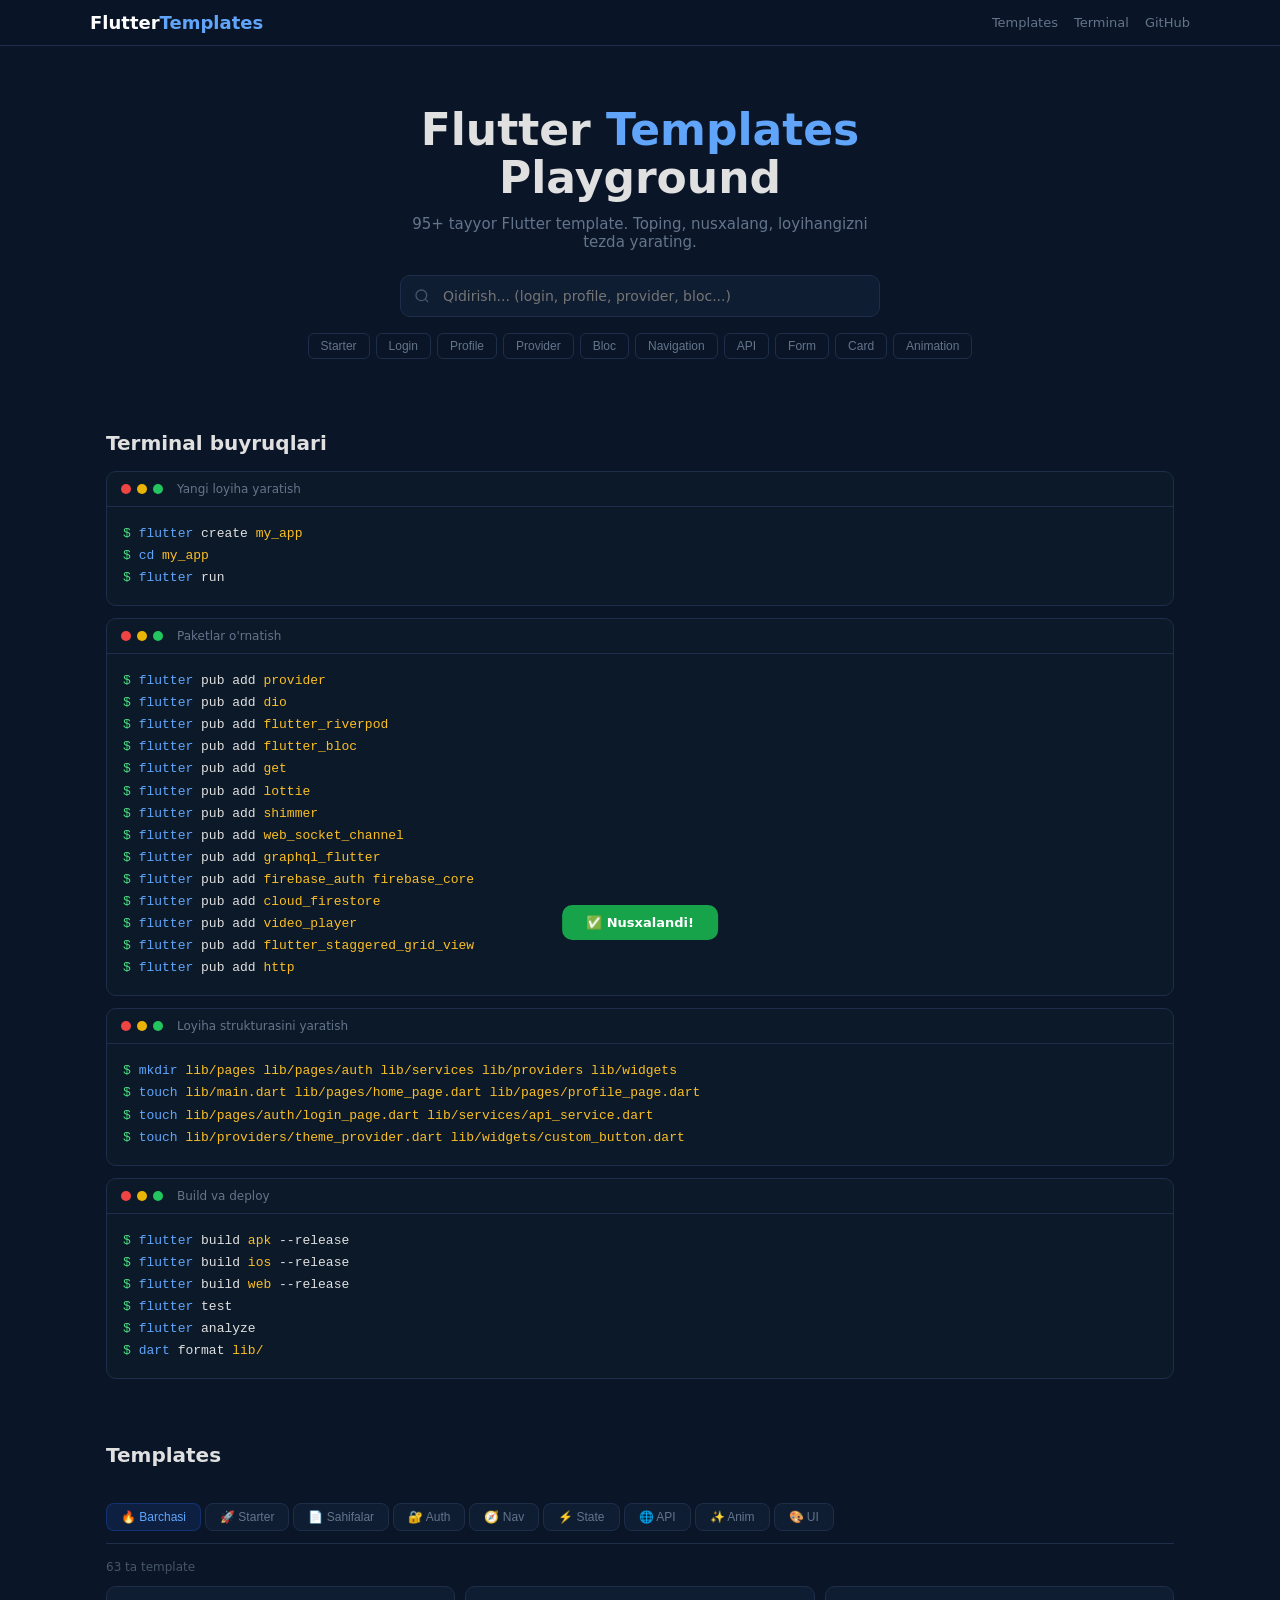
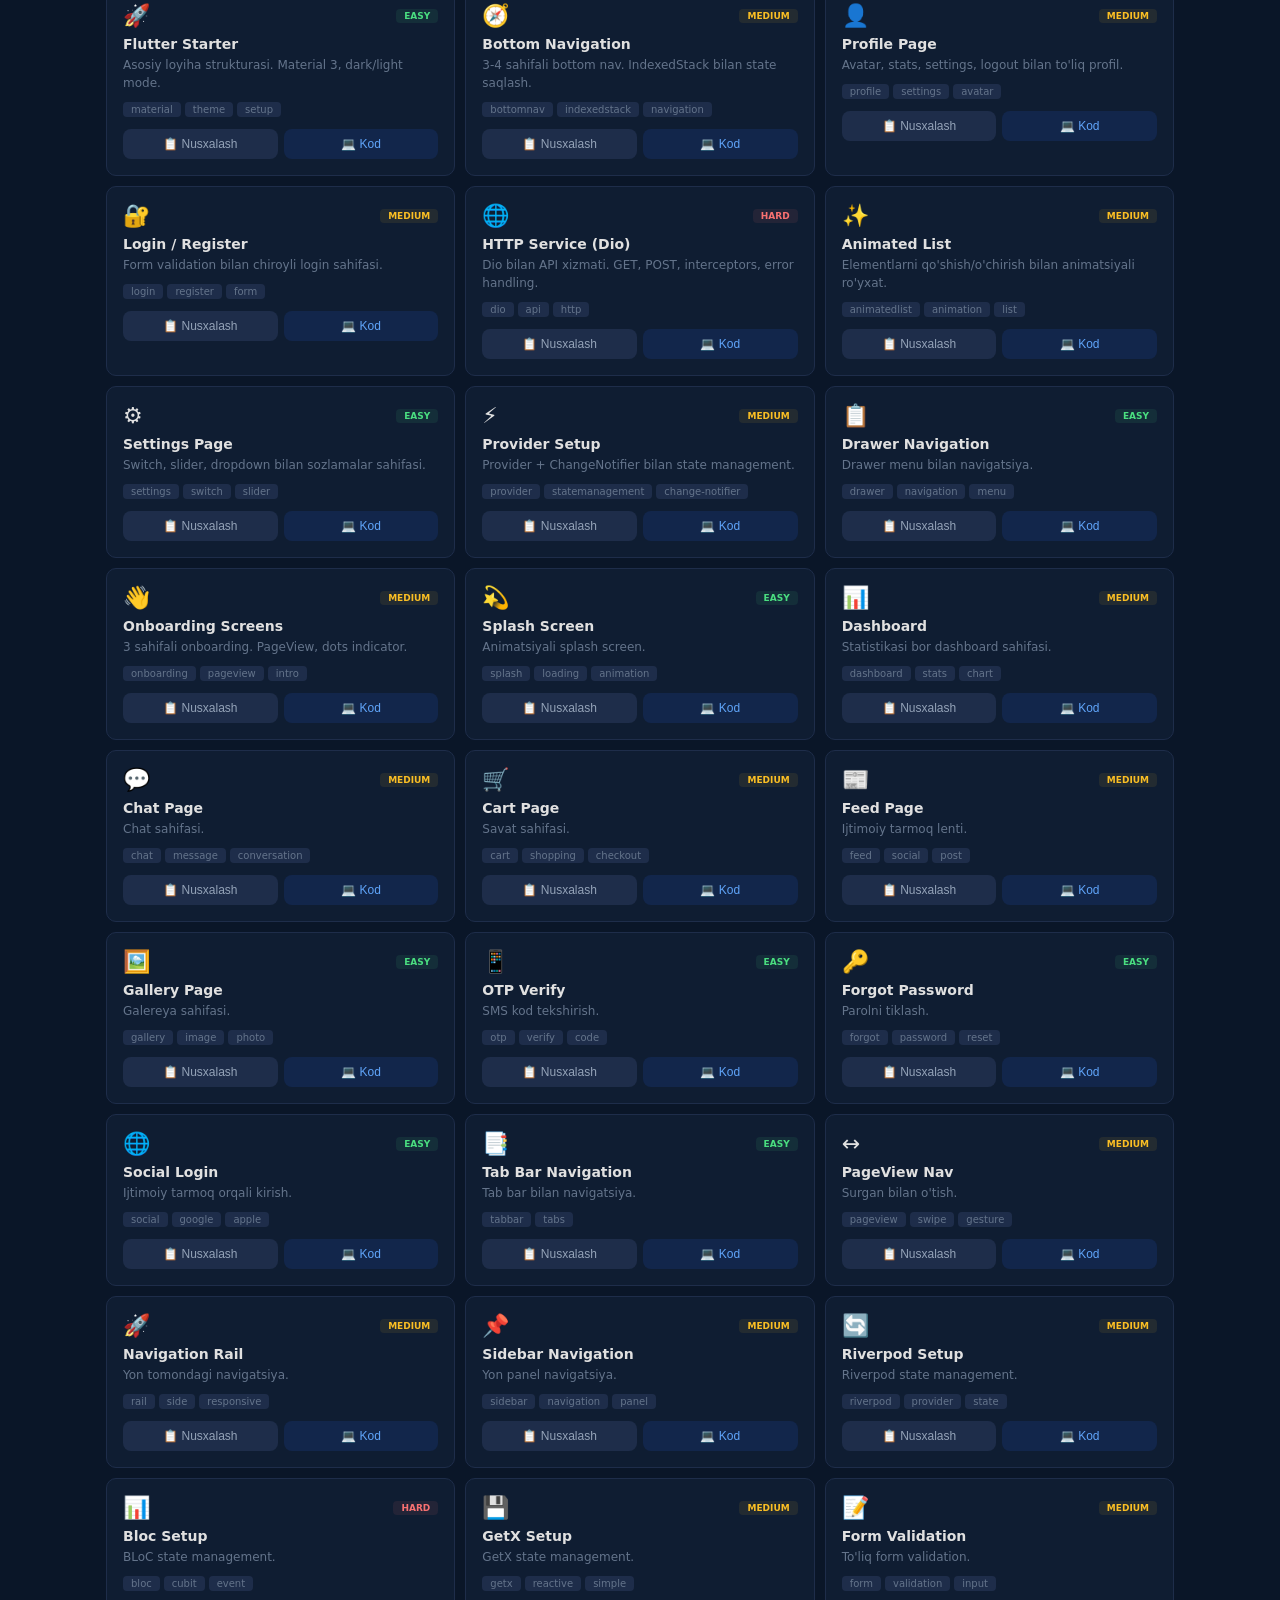
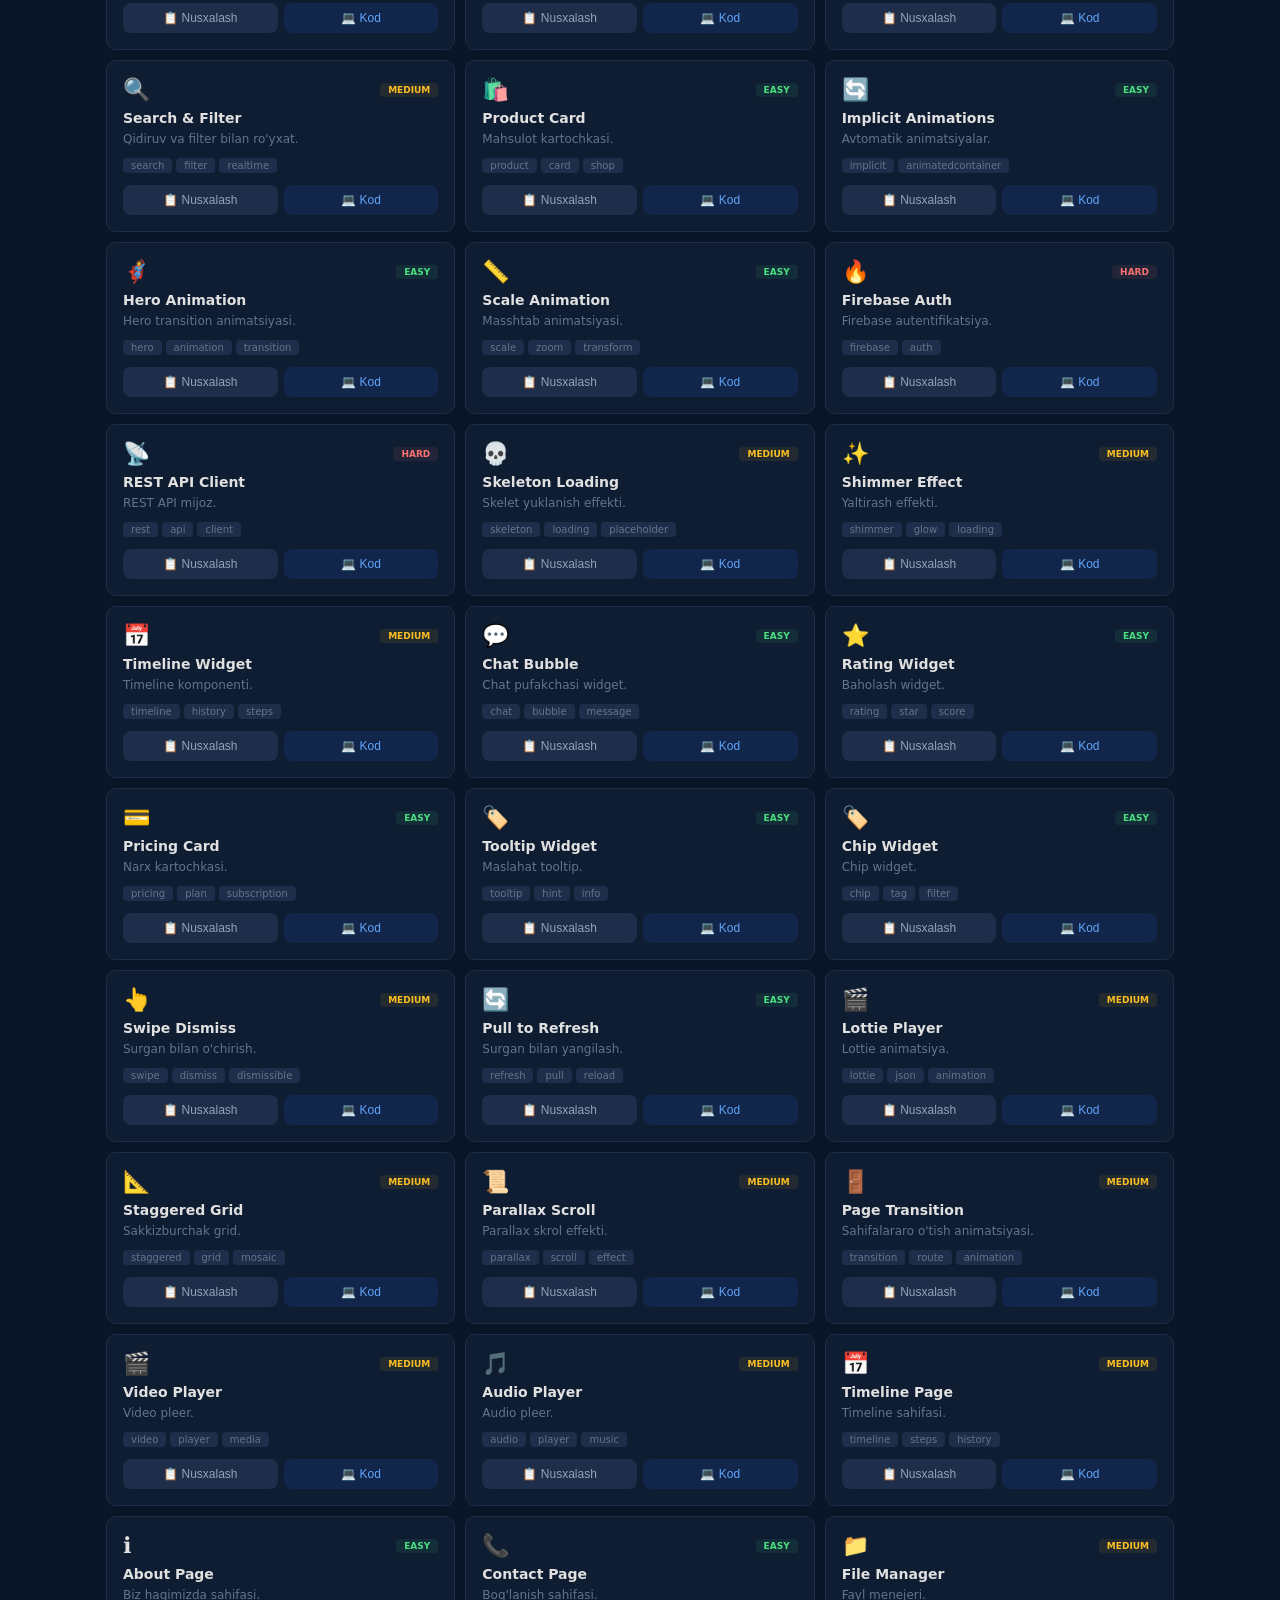
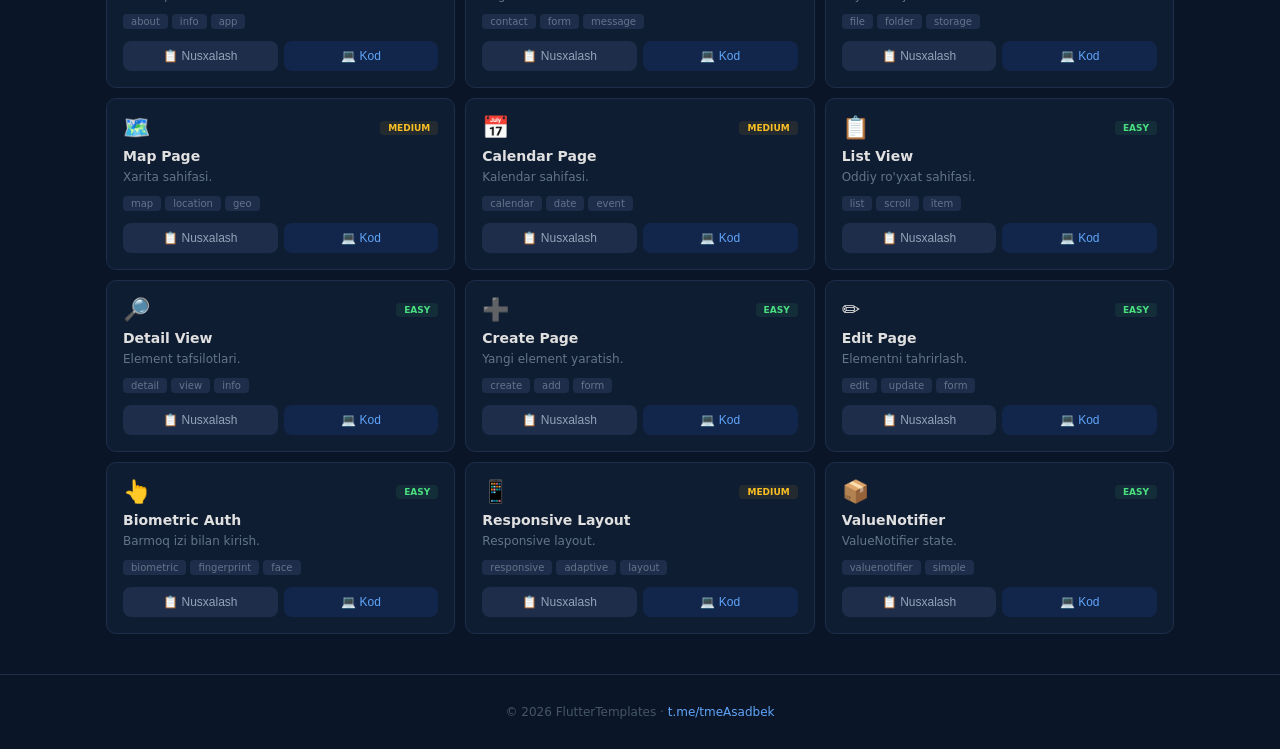
==== index.html @ 1cb67b2e "Fix Telegram username to t.me/tmeAsadbek" ====
<!DOCTYPE html>
<html lang="uz">
<head>
<meta charset="UTF-8">
<meta name="viewport" content="width=device-width,initial-scale=1">
<title>Flutter Templates Playground</title>
<style>
*{margin:0;padding:0;box-sizing:border-box}
body{font-family:system-ui,-apple-system,sans-serif;background:#0a1628;color:#e0e0e0;min-height:100vh}
::selection{background:#2563eb;color:#fff}
::-webkit-scrollbar{width:5px}
::-webkit-scrollbar-track{background:transparent}
::-webkit-scrollbar-thumb{background:#2563eb;border-radius:3px}

nav{position:sticky;top:0;z-index:100;background:#0a1628ee;border-bottom:1px solid #1e2d4a;padding:12px 20px;backdrop-filter:blur(10px)}
.nav-inner{max-width:1100px;margin:0 auto;display:flex;align-items:center;justify-content:space-between}
.logo{font-weight:800;font-size:18px;color:#fff}
.logo b{color:#60a5fa}
.nav-links{display:flex;gap:16px}
.nav-links a{color:#64748b;text-decoration:none;font-size:13px}
.nav-links a:hover{color:#fff}

.wrap{max-width:1100px;margin:0 auto;padding:0 16px}

.hero{padding:60px 0 40px;text-align:center}
.hero h1{font-size:clamp(28px,5vw,44px);font-weight:900;line-height:1.1;margin-bottom:12px}
.hero h1 b{color:#60a5fa}
.hero p{color:#64748b;font-size:15px;margin-bottom:24px;max-width:500px;margin-left:auto;margin-right:auto}
.search{position:relative;max-width:480px;margin:0 auto 16px}
.search input{width:100%;padding:12px 16px 12px 42px;border-radius:10px;border:1px solid #1e2d4a;background:#0f1d32;color:#fff;font-size:14px;outline:none;font-family:inherit}
.search input:focus{border-color:#2563eb}
.search svg{position:absolute;left:14px;top:50%;transform:translateY(-50%);color:#475569;width:16px;height:16px}
.pills{display:flex;flex-wrap:wrap;gap:6px;justify-content:center}
.pill{padding:5px 12px;border-radius:6px;font-size:12px;border:1px solid #1e2d4a;background:transparent;color:#64748b;cursor:pointer}
.pill:hover,.pill.on{background:#2563eb22;color:#60a5fa;border-color:#2563eb44}

.terminal-section{margin:32px 0}
.term-box{background:#0c1929;border:1px solid #1e2d4a;border-radius:10px;overflow:hidden}
.term-bar{display:flex;align-items:center;gap:6px;padding:10px 14px;border-bottom:1px solid #1e2d4a}
.term-bar span{width:10px;height:10px;border-radius:50%}
.term-bar .r{background:#ef4444}.term-bar .y{background:#eab308}.term-bar .g{background:#22c55e}
.term-bar b{margin-left:8px;font-size:12px;color:#64748b;font-weight:400}
.term-code{padding:16px;font-family:'JetBrains Mono','Fira Code',monospace;font-size:13px;line-height:1.7;overflow-x:auto}
.term-code .g{color:#4ade80}.term-code .b{color:#60a5fa}.term-code .y{color:#fbbf24}.term-code .w{color:#e2e8f0}

.tabs{display:flex;flex-wrap:wrap;gap:4px;margin:24px 0 16px;position:sticky;top:46px;z-index:50;background:#0a1628;padding:12px 0;border-bottom:1px solid #1e2d4a}
.tab{padding:6px 14px;border-radius:8px;font-size:12px;font-weight:500;background:#0f1d32;color:#64748b;border:1px solid #1e2d4a;cursor:pointer;display:flex;align-items:center;gap:4px}
.tab:hover{color:#e2e8f0}
.tab.on{background:#2563eb22;color:#60a5fa;border-color:#2563eb44}

.count{font-size:12px;color:#475569;margin-bottom:12px}
.grid{display:grid;grid-template-columns:repeat(auto-fill,minmax(300px,1fr));gap:10px;margin-bottom:40px}

.card{background:#0f1d32;border:1px solid #1e2d4a;border-radius:10px;padding:16px;cursor:pointer;transition:border-color .2s}
.card:hover{border-color:#2563eb66}
.card-top{display:flex;justify-content:space-between;align-items:center;margin-bottom:8px}
.card-icon{font-size:22px}
.diff{font-size:9px;font-weight:700;padding:2px 8px;border-radius:4px;text-transform:uppercase}
.diff-easy{color:#4ade80;background:#4ade8015}
.diff-medium{color:#fbbf24;background:#fbbf2415}
.diff-hard{color:#f87171;background:#f8717115}
.card h3{font-size:14px;font-weight:600;margin-bottom:4px}
.card p{font-size:12px;color:#64748b;line-height:1.5;margin-bottom:10px}
.tags{display:flex;gap:4px;flex-wrap:wrap;margin-bottom:12px}
.tag{font-size:10px;padding:2px 8px;border-radius:4px;background:#1e2d4a;color:#64748b}
.btns{display:flex;gap:6px}
.btn{flex:1;padding:8px;border-radius:8px;font-size:12px;font-weight:500;border:none;cursor:pointer;display:flex;align-items:center;justify-content:center;gap:4px;transition:background .2s}
.btn1{background:#1e2d4a;color:#94a3b8}
.btn1:hover{background:#2d3f5e;color:#fff}
.btn2{background:#2563eb22;color:#60a5fa}
.btn2:hover{background:#2563eb33}

.modal-overlay{display:none;position:fixed;inset:0;z-index:200;background:#000000cc;align-items:center;justify-content:center;padding:16px}
.modal-overlay.on{display:flex}
.modal{background:#0c1929;border:1px solid #1e2d4a;border-radius:12px;width:100%;max-width:860px;max-height:88vh;overflow:hidden;display:flex;flex-direction:column}
.m-head{display:flex;align-items:center;justify-content:space-between;padding:16px 20px;border-bottom:1px solid #1e2d4a}
.m-head h2{font-size:16px;font-weight:600}
.m-head p{font-size:11px;color:#64748b}
.m-close{width:32px;height:32px;border-radius:8px;border:none;background:#1e2d4a;color:#94a3b8;cursor:pointer;font-size:16px}
.m-close:hover{background:#2d3f5e;color:#fff}
.m-tabs{display:flex;gap:4px;padding:8px 16px;background:#0f1d32;border-bottom:1px solid #1e2d4a;overflow-x:auto}
.m-tab{padding:5px 12px;border-radius:6px;font-size:11px;background:transparent;color:#64748b;border:none;cursor:pointer;white-space:nowrap}
.m-tab.on{background:#2563eb22;color:#60a5fa}
.m-bar{display:flex;align-items:center;justify-content:space-between;padding:10px 16px;border-bottom:1px solid #1e2d4a;background:#0f1d32}
.m-dots{display:flex;gap:5px}
.m-dots span{width:10px;height:10px;border-radius:50%}
.m-path{font-size:11px;color:#475569;font-family:monospace;margin-left:10px}
.m-copy{padding:5px 12px;border-radius:6px;font-size:11px;background:#1e2d4a;color:#94a3b8;border:none;cursor:pointer}
.m-copy:hover{background:#2d3f5e;color:#fff}
.m-copy.ok{color:#4ade80}
.m-code{flex:1;overflow:auto;padding:16px;font-family:'JetBrains Mono','Fira Code',monospace;font-size:12px;line-height:1.7;color:#cbd5e1}
.m-code pre{white-space:pre}
.m-foot{padding:10px 16px;border-top:1px solid #1e2d4a;display:flex;gap:4px;flex-wrap:wrap}
.m-foot span{font-size:10px;padding:2px 8px;border-radius:4px;background:#1e2d4a;color:#475569}

.toast{position:fixed;bottom:20px;left:50%;transform:translateX(-50%) translateY(60px);background:#16a34a;color:#fff;padding:10px 24px;border-radius:10px;font-size:13px;font-weight:600;z-index:300;transition:transform .3s;pointer-events:none}
.toast.show{transform:translateX(-50%) translateY(0)}

footer{border-top:1px solid #1e2d4a;padding:30px 16px;text-align:center}
footer p{color:#475569;font-size:12px}
footer a{color:#60a5fa;text-decoration:none}

@media(max-width:640px){.grid{grid-template-columns:1fr}.nav-links{display:none}}
</style>
</head>
<body>

<nav>
<div class="nav-inner">
  <div class="logo">Flutter<b>Templates</b></div>
  <div class="nav-links">
    <a href="#templates">Templates</a>
    <a href="#terminal">Terminal</a>
    <a href="https://github.com/asadbekabdulboqiyev/flutter-templates-playground" target="_blank">GitHub</a>
  </div>
</div>
</nav>

<div class="wrap">

<div class="hero">
<h1>Flutter <b>Templates</b><br>Playground</h1>
<p>95+ tayyor Flutter template. Toping, nusxalang, loyihangizni tezda yarating.</p>
<div class="search">
<svg viewBox="0 0 24 24" fill="none" stroke="currentColor" stroke-width="2"><circle cx="11" cy="11" r="8"/><line x1="21" y1="21" x2="16.65" y2="16.65"/></svg>
<input type="text" id="q" placeholder="Qidirish... (login, profile, provider, bloc...)">
</div>
<div class="pills" id="pills"></div>
</div>

<div class="terminal-section" id="terminal">
<h2 style="font-size:20px;font-weight:700;margin-bottom:16px">Terminal buyruqlari</h2>

<div class="term-box" style="margin-bottom:12px">
<div class="term-bar"><span class="r"></span><span class="y"></span><span class="g"></span><b>Yangi loyiha yaratish</b></div>
<div class="term-code">
<span class="g">$</span> <span class="b">flutter</span> create <span class="y">my_app</span><br>
<span class="g">$</span> <span class="b">cd</span> <span class="y">my_app</span><br>
<span class="g">$</span> <span class="b">flutter</span> run
</div>
</div>

<div class="term-box" style="margin-bottom:12px">
<div class="term-bar"><span class="r"></span><span class="y"></span><span class="g"></span><b>Paketlar o'rnatish</b></div>
<div class="term-code">
<span class="g">$</span> <span class="b">flutter</span> pub add <span class="y">provider</span><br>
<span class="g">$</span> <span class="b">flutter</span> pub add <span class="y">dio</span><br>
<span class="g">$</span> <span class="b">flutter</span> pub add <span class="y">flutter_riverpod</span><br>
<span class="g">$</span> <span class="b">flutter</span> pub add <span class="y">flutter_bloc</span><br>
<span class="g">$</span> <span class="b">flutter</span> pub add <span class="y">get</span><br>
<span class="g">$</span> <span class="b">flutter</span> pub add <span class="y">lottie</span><br>
<span class="g">$</span> <span class="b">flutter</span> pub add <span class="y">shimmer</span><br>
<span class="g">$</span> <span class="b">flutter</span> pub add <span class="y">web_socket_channel</span><br>
<span class="g">$</span> <span class="b">flutter</span> pub add <span class="y">graphql_flutter</span><br>
<span class="g">$</span> <span class="b">flutter</span> pub add <span class="y">firebase_auth firebase_core</span><br>
<span class="g">$</span> <span class="b">flutter</span> pub add <span class="y">cloud_firestore</span><br>
<span class="g">$</span> <span class="b">flutter</span> pub add <span class="y">video_player</span><br>
<span class="g">$</span> <span class="b">flutter</span> pub add <span class="y">flutter_staggered_grid_view</span><br>
<span class="g">$</span> <span class="b">flutter</span> pub add <span class="y">http</span>
</div>
</div>

<div class="term-box" style="margin-bottom:12px">
<div class="term-bar"><span class="r"></span><span class="y"></span><span class="g"></span><b>Loyiha strukturasini yaratish</b></div>
<div class="term-code">
<span class="g">$</span> <span class="b">mkdir</span> <span class="y">lib/pages lib/pages/auth lib/services lib/providers lib/widgets</span><br>
<span class="g">$</span> <span class="b">touch</span> <span class="y">lib/main.dart lib/pages/home_page.dart lib/pages/profile_page.dart</span><br>
<span class="g">$</span> <span class="b">touch</span> <span class="y">lib/pages/auth/login_page.dart lib/services/api_service.dart</span><br>
<span class="g">$</span> <span class="b">touch</span> <span class="y">lib/providers/theme_provider.dart lib/widgets/custom_button.dart</span>
</div>
</div>

<div class="term-box">
<div class="term-bar"><span class="r"></span><span class="y"></span><span class="g"></span><b>Build va deploy</b></div>
<div class="term-code">
<span class="g">$</span> <span class="b">flutter</span> build <span class="y">apk</span> --release<br>
<span class="g">$</span> <span class="b">flutter</span> build <span class="y">ios</span> --release<br>
<span class="g">$</span> <span class="b">flutter</span> build <span class="y">web</span> --release<br>
<span class="g">$</span> <span class="b">flutter</span> test<br>
<span class="g">$</span> <span class="b">flutter</span> analyze<br>
<span class="g">$</span> <span class="b">dart</span> format <span class="y">lib/</span>
</div>
</div>
</div>

<h2 id="templates" style="font-size:20px;font-weight:700;margin-bottom:8px;padding-top:32px">Templates</h2>
<div class="tabs" id="tabs"></div>
<p class="count" id="cnt"></p>
<div class="grid" id="grid"></div>

</div>

<footer>
<p>&copy; 2026 FlutterTemplates &middot; <a href="https://t.me/tmeAsadbek" target="_blank">t.me/tmeAsadbek</a></p>
</footer>

<div class="modal-overlay" id="ov">
<div class="modal">
<div class="m-head">
<div><h2 id="mN"></h2><p id="mD"></p></div>
<button class="m-close" onclick="closeM()">✕</button>
</div>
<div class="m-tabs" id="mT"></div>
<div class="m-bar">
<div style="display:flex;align-items:center"><div class="m-dots"><span style="background:#ef4444"></span><span style="background:#eab308"></span><span style="background:#22c55e"></span></div><span class="m-path" id="mP"></span></div>
<button class="m-copy" id="cB" onclick="copyC()">📋 Nusxalash</button>
</div>
<div class="m-code"><pre id="mC"></pre></div>
<div class="m-foot" id="mF"></div>
</div>
</div>

<div class="toast" id="toast">✅ Nusxalandi!</div>

<script>
const C=[
{id:'all',n:'Barchasi',e:'🔥'},{id:'starter',n:'Starter',e:'🚀'},{id:'pages',n:'Sahifalar',e:'📄'},
{id:'auth',n:'Auth',e:'🔐'},{id:'navigation',n:'Nav',e:'🧭'},{id:'state',n:'State',e:'⚡'},
{id:'api',n:'API',e:'🌐'},{id:'animations',n:'Anim',e:'✨'},{id:'ui',n:'UI',e:'🎨'}
];

let T=[],cat='all',q='',ci=null,fi=0;

async function loadTemplates(){
const r=await fetch('templates.json');
T=await r.json();
rc();rg();
}

function rc(){
document.getElementById('tabs').innerHTML=C.map(c=>`<button class="tab ${c.id===cat?'on':''}" onclick="sc('${c.id}')">${c.e} ${c.n}</button>`).join('');
document.getElementById('pills').innerHTML=['Starter','Login','Profile','Provider','Bloc','Navigation','API','Form','Card','Animation'].map(s=>`<button class="pill" onclick="setQ('${s}')">${s}</button>`).join('');
}

function gf(){return T.filter(t=>{const ms=!q||t.n.toLowerCase().includes(q.toLowerCase())||t.d.toLowerCase().includes(q.toLowerCase())||t.t.some(x=>x.toLowerCase().includes(q.toLowerCase()));const mc=cat==='all'||t.c===cat;return ms&&mc})}

function rg(){
const f=gf(),g=document.getElementById('grid');
document.getElementById('cnt').textContent=f.length+' ta template';
g.innerHTML=f.map(t=>`<div class="card" onclick="openM('${t.id}')">
<div class="card-top"><span class="card-icon">${t.i}</span><span class="diff diff-${t.diff}">${t.diff}</span></div>
<h3>${t.n}</h3><p>${t.d}</p>
<div class="tags">${t.t.slice(0,3).map(x=>`<span class="tag">${x}</span>`).join('')}</div>
<div class="btns">
<button class="btn btn1" onclick="event.stopPropagation();copyT('${t.id}')">📋 Nusxalash</button>
<button class="btn btn2" onclick="event.stopPropagation();openM('${t.id}')">💻 Kod</button>
</div></div>`).join('');
if(!f.length)g.innerHTML='<div style="grid-column:1/-1;text-align:center;padding:60px 0"><div style="font-size:48px;margin-bottom:12px">🔍</div><p style="color:#64748b">Hech narsa topilmadi</p></div>';
}

window.sc=id=>{cat=id;rc();rg()};
window.setQ=v=>{document.getElementById('q').value=v;q=v;rg()};
window.openM=id=>{ci=T.find(t=>t.id===id);fi=0;rm();document.getElementById('ov').classList.add('on');document.body.style.overflow='hidden'};
window.closeM=()=>{document.getElementById('ov').classList.remove('on');document.body.style.overflow=''};
const rm=()=>{if(!ci)return;document.getElementById('mN').textContent=ci.n;document.getElementById('mD').textContent=ci.d;document.getElementById('mT').innerHTML=ci.f.map((f,i)=>`<button class="m-tab ${i===fi?'on':''}" onclick="sf(${i})">📄 ${f.n}</button>`).join('');document.getElementById('mP').textContent=ci.f[fi].p;document.getElementById('mC').textContent=ci.f[fi].c;document.getElementById('mF').innerHTML=ci.f.map(f=>`<span>${f.n}</span>`).join('')};
window.sf=i=>{fi=i;rm()};
window.copyC=()=>{navigator.clipboard.writeText(ci.f[fi].c).then(st)};
window.copyT=id=>{const t=T.find(x=>x.id===id);navigator.clipboard.writeText(t.f.map(f=>`// ${f.p}\n${f.c}`).join('\n\n')).then(st)};
const st=()=>{const t=document.getElementById('toast');t.classList.add('show');setTimeout(()=>t.classList.remove('show'),2000)};
document.getElementById('q').addEventListener('input',e=>{q=e.target.value;rg()});
document.getElementById('ov').addEventListener('click',e=>{if(e.target===e.currentTarget)closeM()});
document.addEventListener('keydown',e=>{if(e.key==='Escape')closeM()});

loadTemplates();
</script>
</body>
</html>
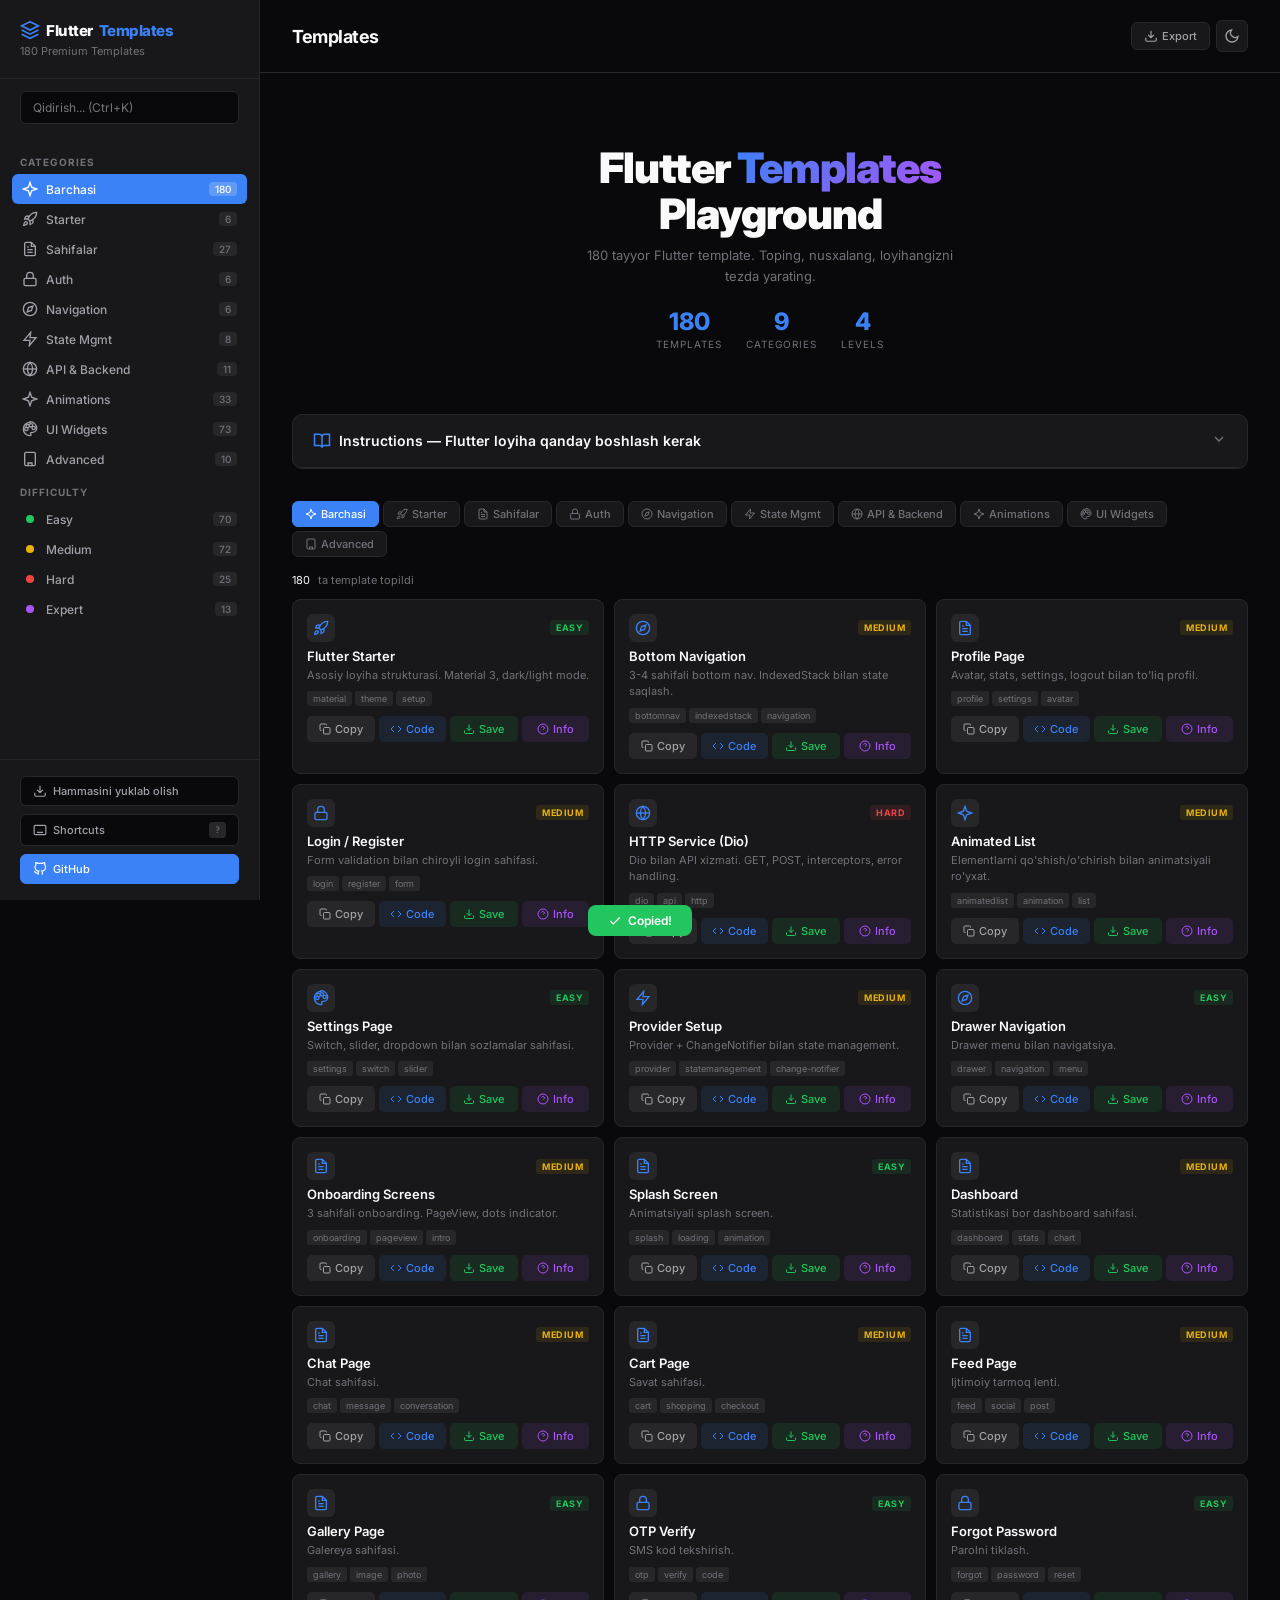
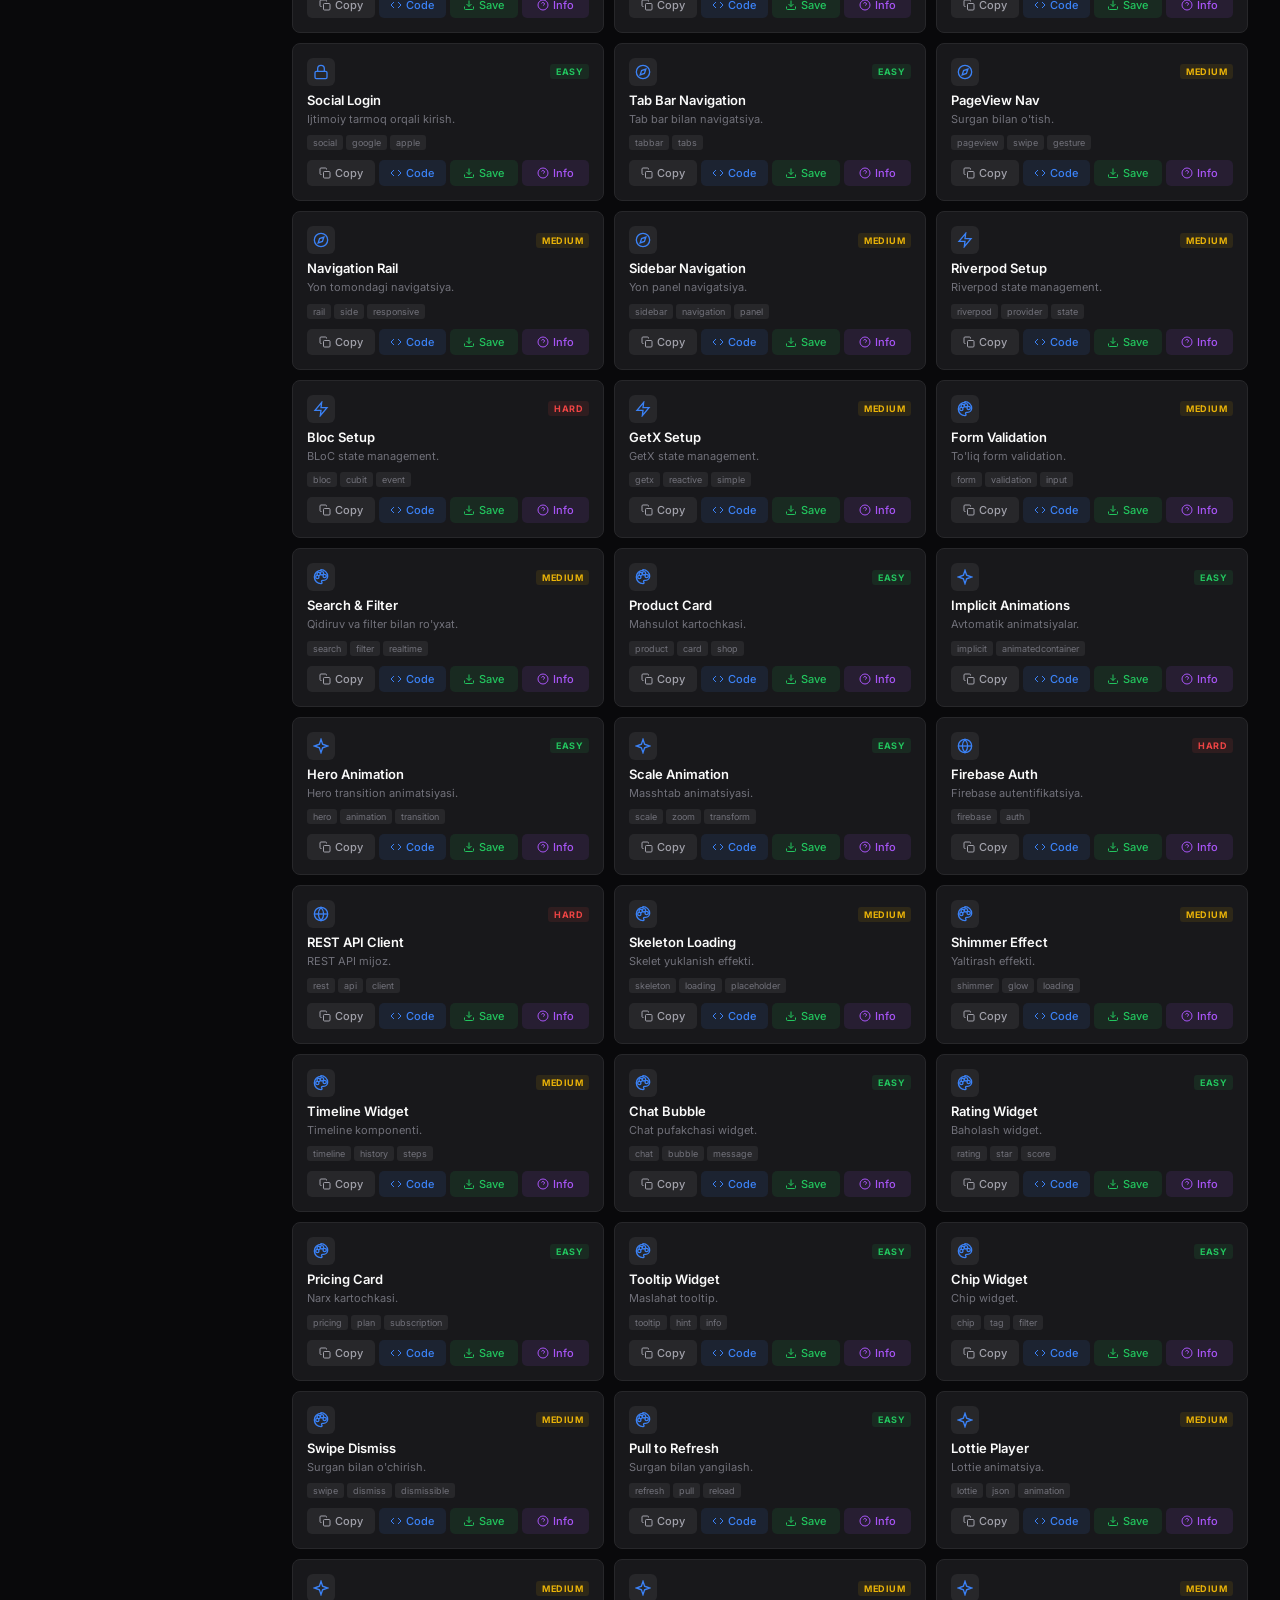
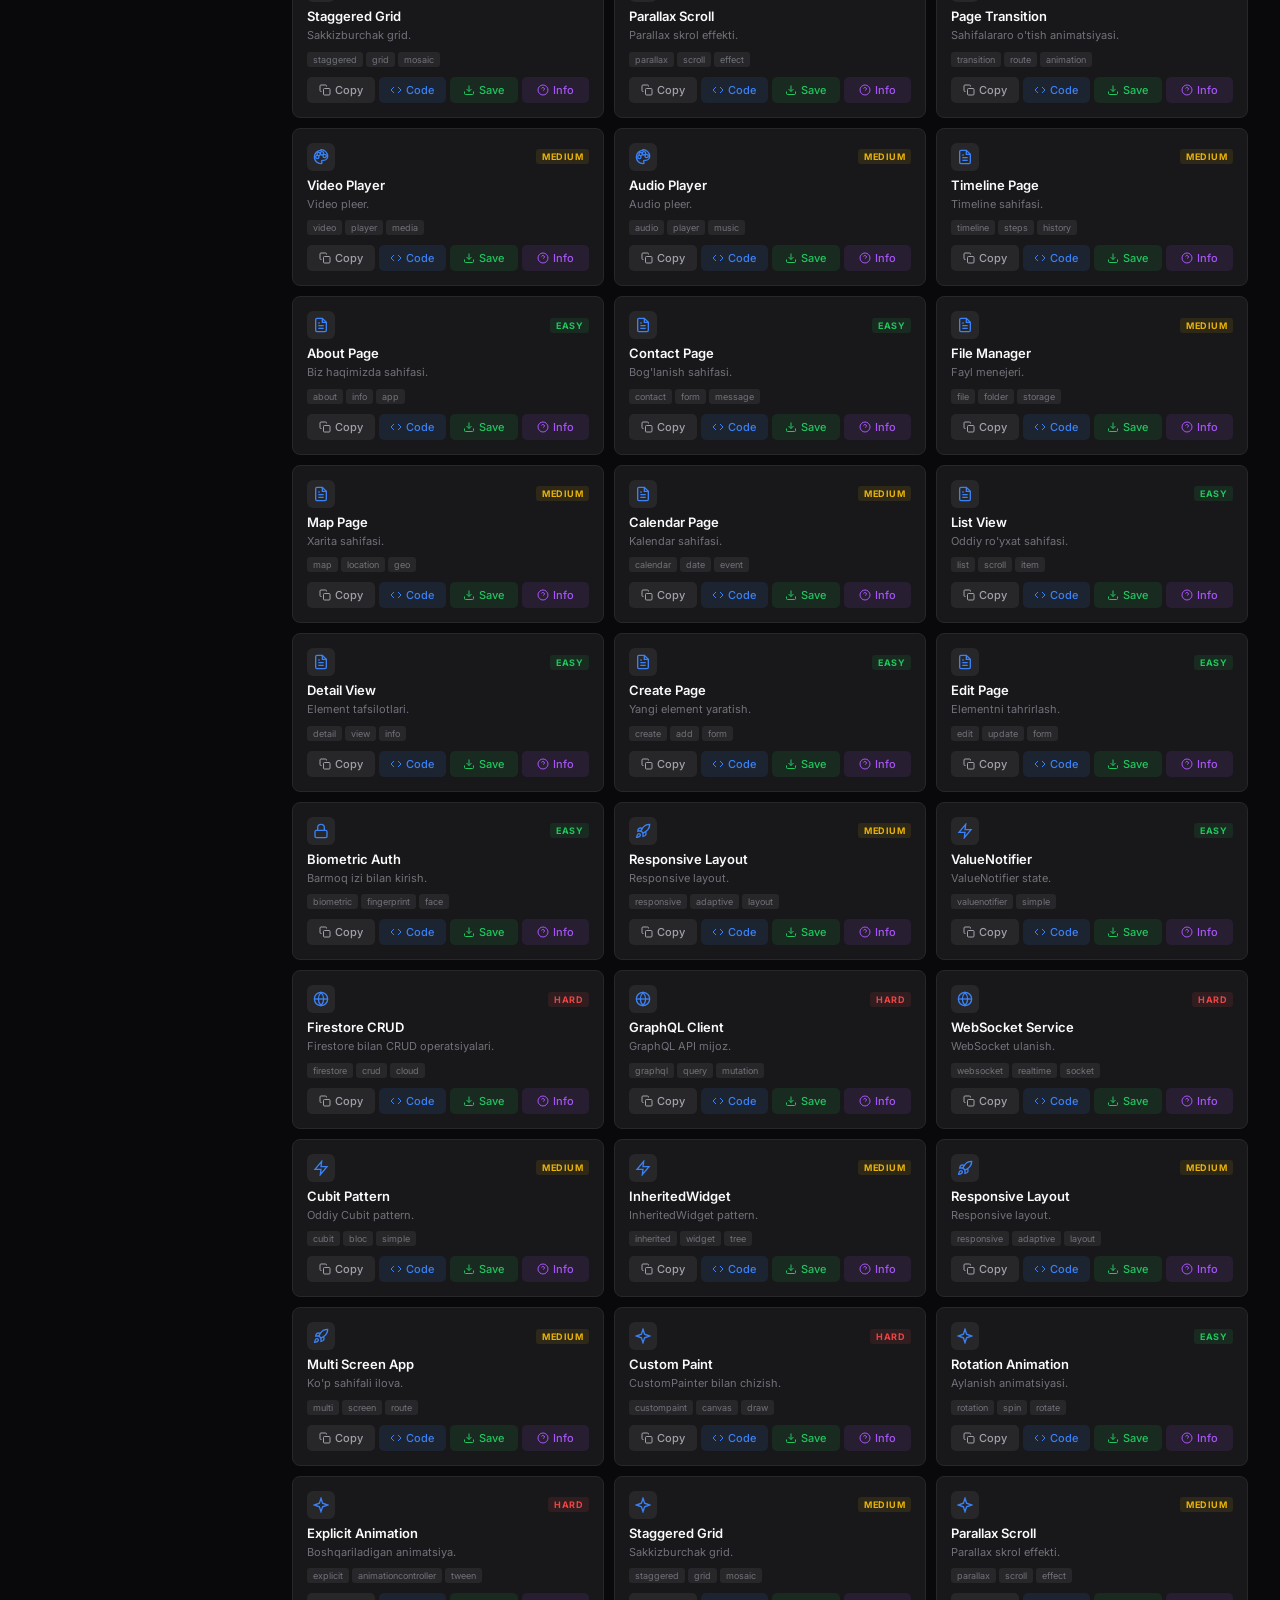
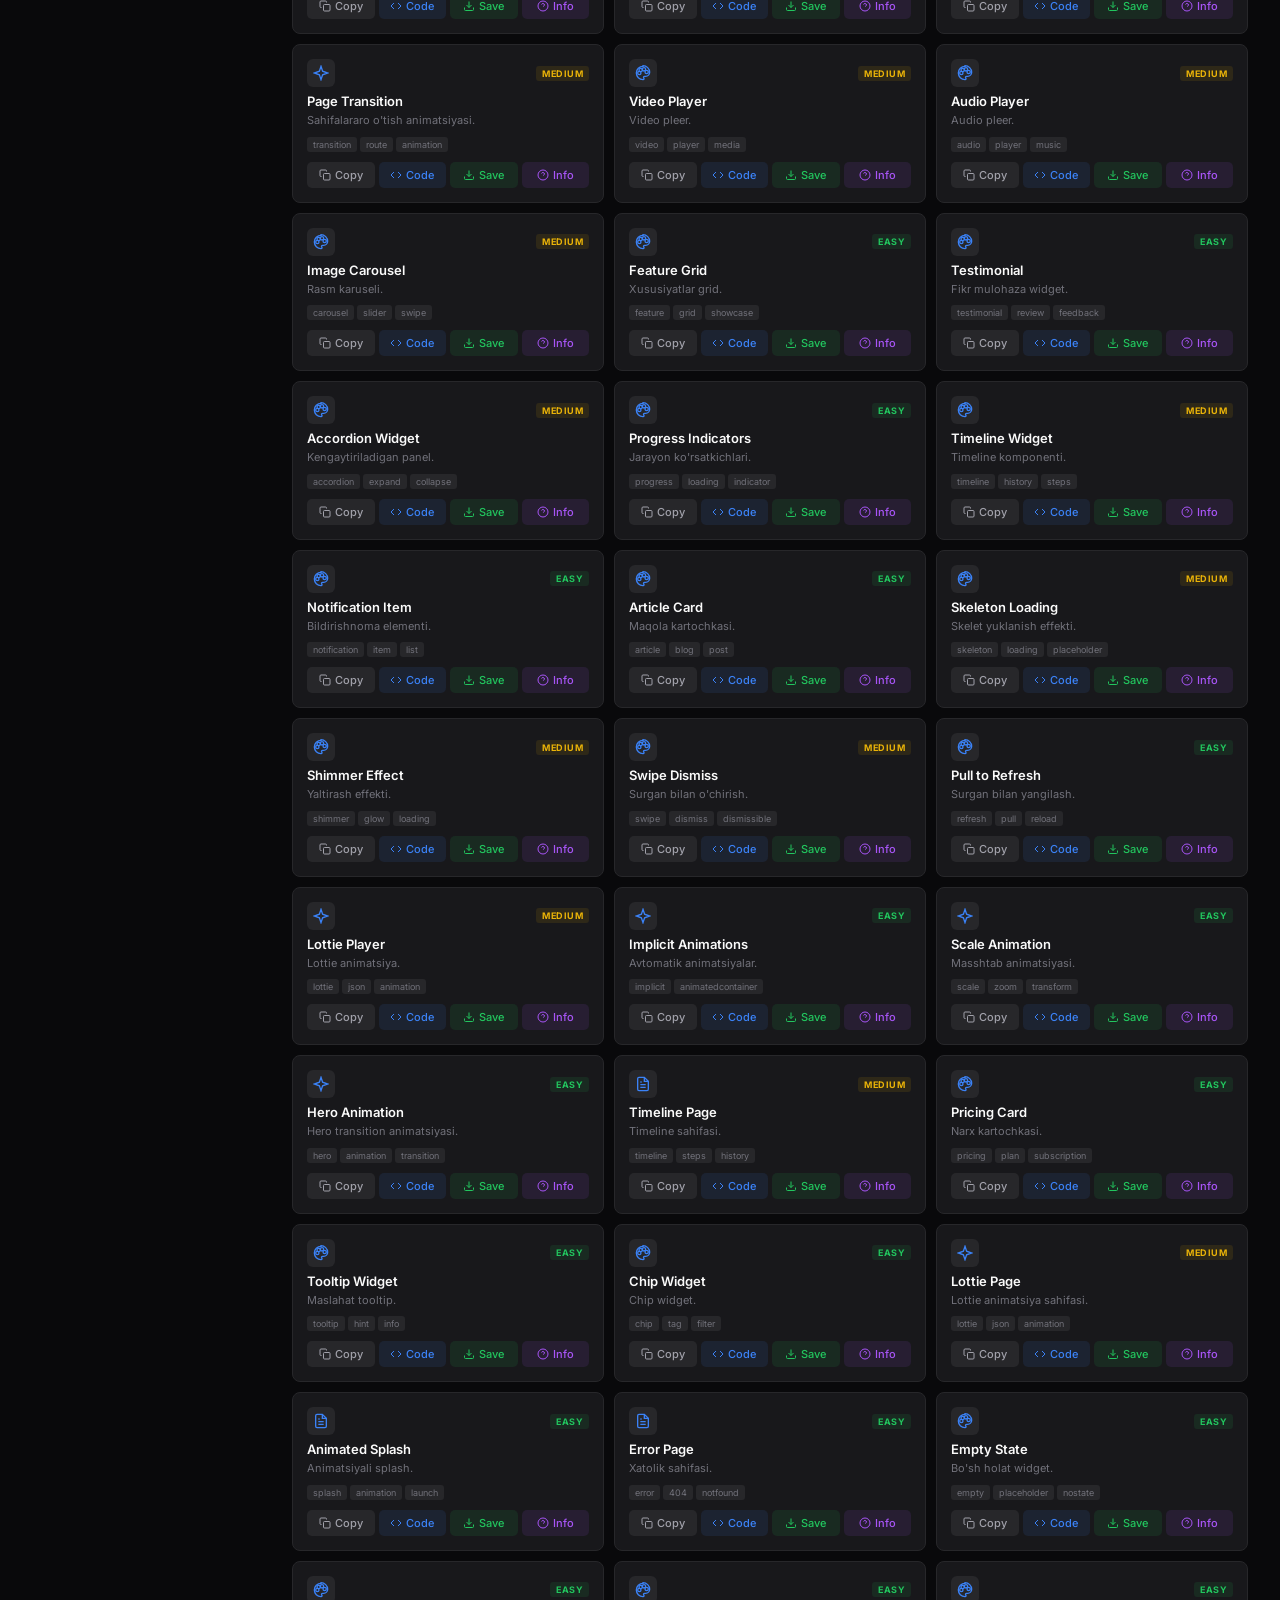
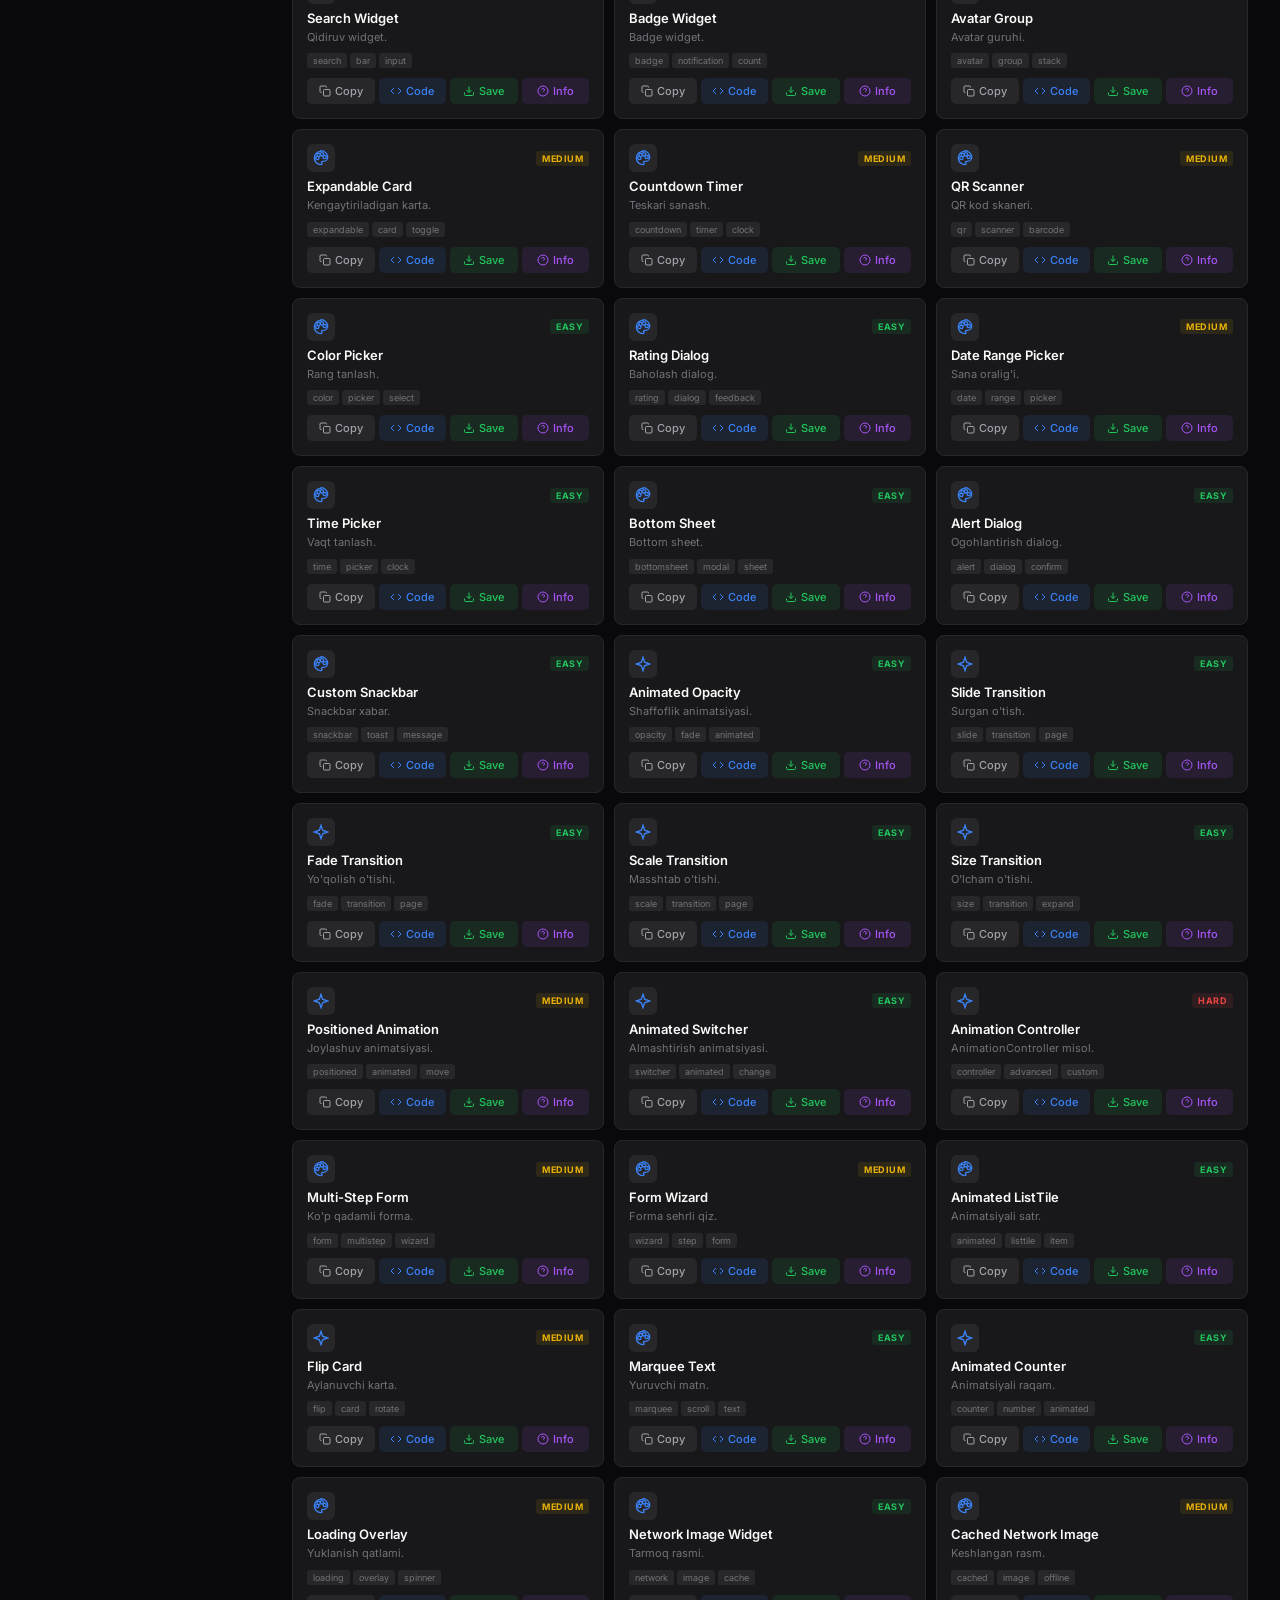
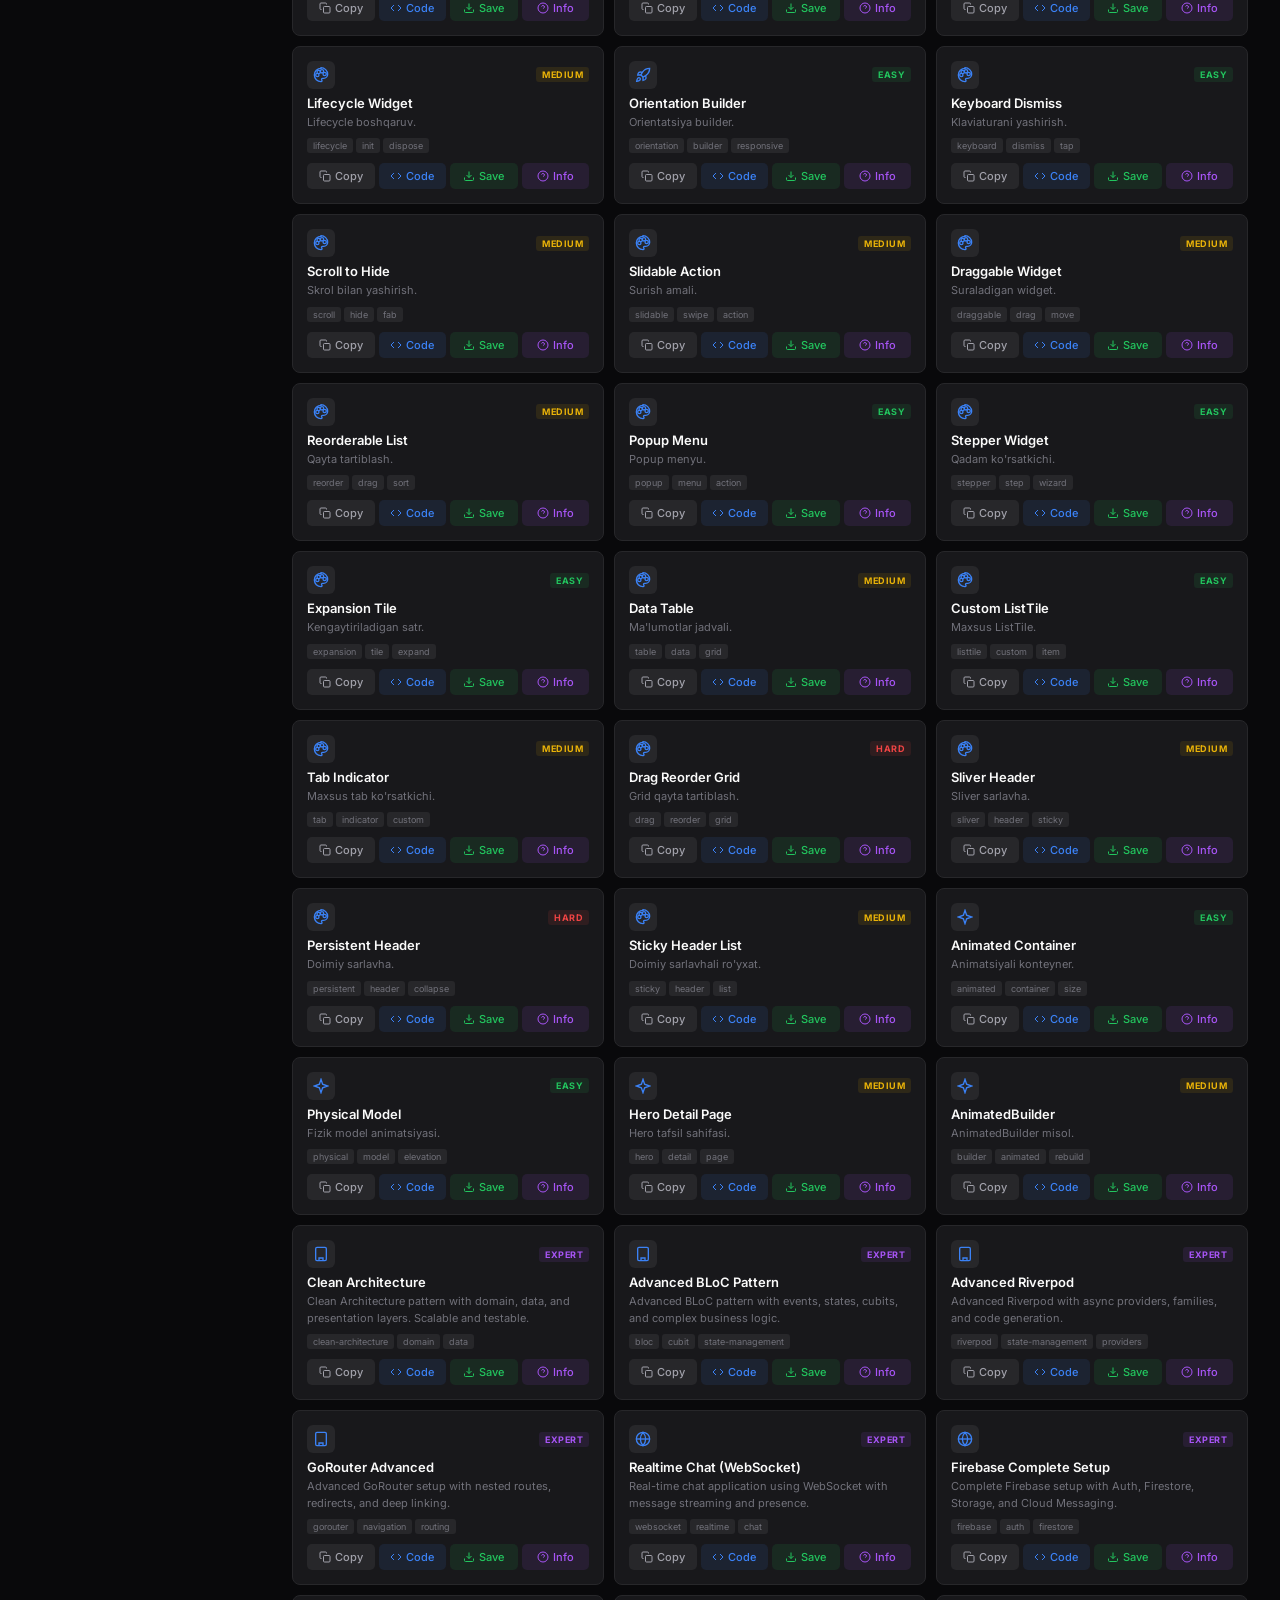
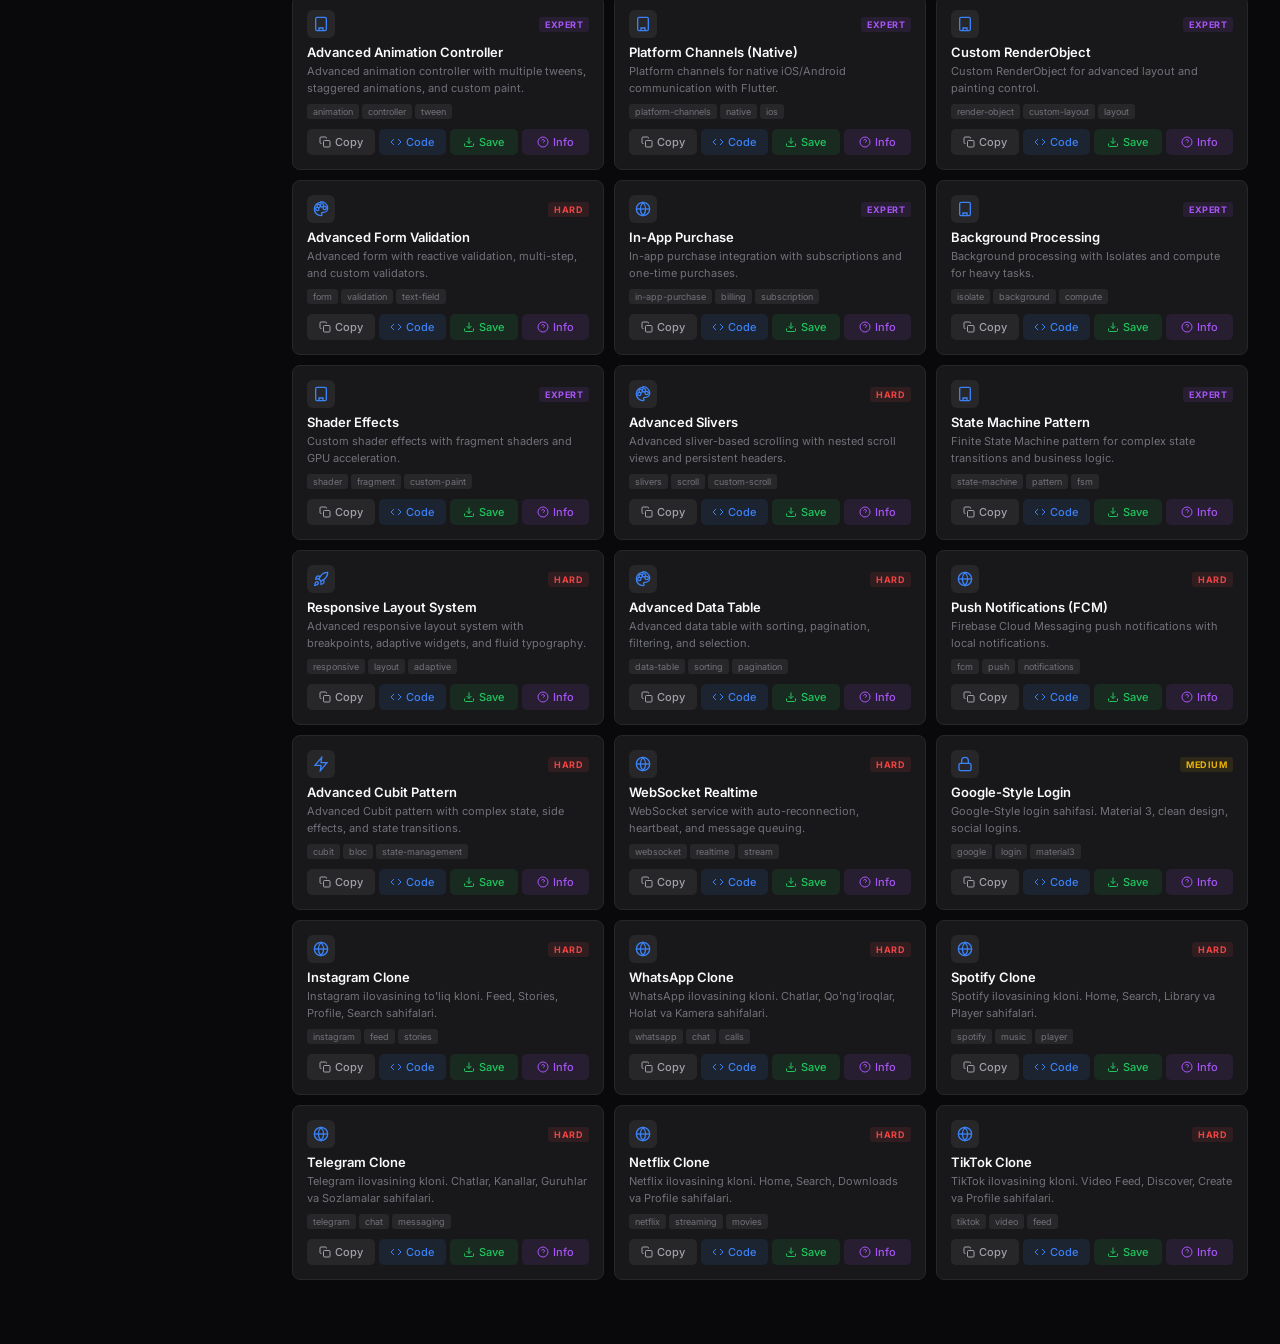
==== commit b86de0e1: "feat: 180 templates with real simulator screenshots, instructions, and famous app clones - 180+ Flut" ====
--- a/index.html
+++ b/index.html
@@ -4,264 +4,665 @@
 <meta charset="UTF-8">
 <meta name="viewport" content="width=device-width,initial-scale=1">
 <title>Flutter Templates Playground</title>
+<link rel="preconnect" href="https://fonts.googleapis.com">
+<link href="https://fonts.googleapis.com/css2?family=Inter:wght@300;400;500;600;700;800;900&family=JetBrains+Mono:wght@400;500;600&display=swap" rel="stylesheet">
 <style>
+:root{--bg:#09090b;--bg2:#18181b;--bg3:#27272a;--border:#27272a;--border2:#3f3f46;--text:#fafafa;--text2:#a1a1aa;--text3:#71717a;--accent:#3b82f6;--green:#22c55e;--yellow:#eab308;--red:#ef4444;--orange:#f97316;--purple:#a855f7;--cyan:#06b6d4;--mono:'JetBrains Mono','Fira Code',monospace;--sans:'Inter',system-ui,-apple-system,sans-serif}
+[data-theme="light"]{--bg:#fafafa;--bg2:#f4f4f5;--bg3:#e4e4e7;--border:#e4e4e7;--border2:#d4d4d8;--text:#18181b;--text2:#52525b;--text3:#a1a1aa}
 *{margin:0;padding:0;box-sizing:border-box}
-body{font-family:system-ui,-apple-system,sans-serif;background:#0a1628;color:#e0e0e0;min-height:100vh}
-::selection{background:#2563eb;color:#fff}
-::-webkit-scrollbar{width:5px}
+::selection{background:var(--accent);color:#fff}
+::-webkit-scrollbar{width:6px;height:6px}
 ::-webkit-scrollbar-track{background:transparent}
-::-webkit-scrollbar-thumb{background:#2563eb;border-radius:3px}
-
-nav{position:sticky;top:0;z-index:100;background:#0a1628ee;border-bottom:1px solid #1e2d4a;padding:12px 20px;backdrop-filter:blur(10px)}
-.nav-inner{max-width:1100px;margin:0 auto;display:flex;align-items:center;justify-content:space-between}
-.logo{font-weight:800;font-size:18px;color:#fff}
-.logo b{color:#60a5fa}
-.nav-links{display:flex;gap:16px}
-.nav-links a{color:#64748b;text-decoration:none;font-size:13px}
-.nav-links a:hover{color:#fff}
-
-.wrap{max-width:1100px;margin:0 auto;padding:0 16px}
-
-.hero{padding:60px 0 40px;text-align:center}
-.hero h1{font-size:clamp(28px,5vw,44px);font-weight:900;line-height:1.1;margin-bottom:12px}
-.hero h1 b{color:#60a5fa}
-.hero p{color:#64748b;font-size:15px;margin-bottom:24px;max-width:500px;margin-left:auto;margin-right:auto}
-.search{position:relative;max-width:480px;margin:0 auto 16px}
-.search input{width:100%;padding:12px 16px 12px 42px;border-radius:10px;border:1px solid #1e2d4a;background:#0f1d32;color:#fff;font-size:14px;outline:none;font-family:inherit}
-.search input:focus{border-color:#2563eb}
-.search svg{position:absolute;left:14px;top:50%;transform:translateY(-50%);color:#475569;width:16px;height:16px}
-.pills{display:flex;flex-wrap:wrap;gap:6px;justify-content:center}
-.pill{padding:5px 12px;border-radius:6px;font-size:12px;border:1px solid #1e2d4a;background:transparent;color:#64748b;cursor:pointer}
-.pill:hover,.pill.on{background:#2563eb22;color:#60a5fa;border-color:#2563eb44}
-
-.terminal-section{margin:32px 0}
-.term-box{background:#0c1929;border:1px solid #1e2d4a;border-radius:10px;overflow:hidden}
-.term-bar{display:flex;align-items:center;gap:6px;padding:10px 14px;border-bottom:1px solid #1e2d4a}
-.term-bar span{width:10px;height:10px;border-radius:50%}
-.term-bar .r{background:#ef4444}.term-bar .y{background:#eab308}.term-bar .g{background:#22c55e}
-.term-bar b{margin-left:8px;font-size:12px;color:#64748b;font-weight:400}
-.term-code{padding:16px;font-family:'JetBrains Mono','Fira Code',monospace;font-size:13px;line-height:1.7;overflow-x:auto}
-.term-code .g{color:#4ade80}.term-code .b{color:#60a5fa}.term-code .y{color:#fbbf24}.term-code .w{color:#e2e8f0}
-
-.tabs{display:flex;flex-wrap:wrap;gap:4px;margin:24px 0 16px;position:sticky;top:46px;z-index:50;background:#0a1628;padding:12px 0;border-bottom:1px solid #1e2d4a}
-.tab{padding:6px 14px;border-radius:8px;font-size:12px;font-weight:500;background:#0f1d32;color:#64748b;border:1px solid #1e2d4a;cursor:pointer;display:flex;align-items:center;gap:4px}
-.tab:hover{color:#e2e8f0}
-.tab.on{background:#2563eb22;color:#60a5fa;border-color:#2563eb44}
-
-.count{font-size:12px;color:#475569;margin-bottom:12px}
-.grid{display:grid;grid-template-columns:repeat(auto-fill,minmax(300px,1fr));gap:10px;margin-bottom:40px}
-
-.card{background:#0f1d32;border:1px solid #1e2d4a;border-radius:10px;padding:16px;cursor:pointer;transition:border-color .2s}
-.card:hover{border-color:#2563eb66}
-.card-top{display:flex;justify-content:space-between;align-items:center;margin-bottom:8px}
-.card-icon{font-size:22px}
-.diff{font-size:9px;font-weight:700;padding:2px 8px;border-radius:4px;text-transform:uppercase}
-.diff-easy{color:#4ade80;background:#4ade8015}
-.diff-medium{color:#fbbf24;background:#fbbf2415}
-.diff-hard{color:#f87171;background:#f8717115}
-.card h3{font-size:14px;font-weight:600;margin-bottom:4px}
-.card p{font-size:12px;color:#64748b;line-height:1.5;margin-bottom:10px}
-.tags{display:flex;gap:4px;flex-wrap:wrap;margin-bottom:12px}
-.tag{font-size:10px;padding:2px 8px;border-radius:4px;background:#1e2d4a;color:#64748b}
-.btns{display:flex;gap:6px}
-.btn{flex:1;padding:8px;border-radius:8px;font-size:12px;font-weight:500;border:none;cursor:pointer;display:flex;align-items:center;justify-content:center;gap:4px;transition:background .2s}
-.btn1{background:#1e2d4a;color:#94a3b8}
-.btn1:hover{background:#2d3f5e;color:#fff}
-.btn2{background:#2563eb22;color:#60a5fa}
-.btn2:hover{background:#2563eb33}
-
-.modal-overlay{display:none;position:fixed;inset:0;z-index:200;background:#000000cc;align-items:center;justify-content:center;padding:16px}
+::-webkit-scrollbar-thumb{background:var(--border2);border-radius:3px}
+body{font-family:var(--sans);background:var(--bg);color:var(--text);min-height:100vh;transition:background .3s,color .3s}
+.layout{display:grid;grid-template-columns:260px 1fr;min-height:100vh}
+@media(max-width:900px){.layout{grid-template-columns:1fr}.sidebar{display:none}.sidebar.open{display:flex;position:fixed;inset:0;z-index:300;width:100%}}
+.sidebar{background:var(--bg2);border-right:1px solid var(--border);display:flex;flex-direction:column;position:sticky;top:0;height:100vh;overflow:hidden}
+.s-head{padding:20px;border-bottom:1px solid var(--border)}
+.s-logo{font-size:15px;font-weight:800;letter-spacing:-.5px;margin-bottom:4px;display:flex;align-items:center;gap:6px}
+.s-logo svg{width:20px;height:20px;color:var(--accent)}
+.s-sub{font-size:11px;color:var(--text3);font-weight:400}
+.s-search{padding:12px 20px}
+.s-search input{width:100%;padding:8px 12px;border-radius:6px;border:1px solid var(--border);background:var(--bg);color:var(--text);font-size:12px;font-family:var(--sans);outline:none;transition:border-color .2s}
+.s-search input:focus{border-color:var(--accent)}
+.s-nav{flex:1;overflow-y:auto;padding:8px 12px}
+.s-section{font-size:10px;font-weight:700;text-transform:uppercase;letter-spacing:1px;color:var(--text3);padding:12px 8px 6px}
+.s-item{display:flex;align-items:center;gap:8px;padding:7px 10px;border-radius:6px;font-size:12px;color:var(--text2);cursor:pointer;transition:all .15s;font-weight:500}
+.s-item:hover{background:var(--bg3);color:var(--text)}
+.s-item.active{background:var(--accent);color:#fff}
+.s-item svg{width:16px;height:16px;flex-shrink:0}
+.s-item .count{margin-left:auto;font-size:10px;background:var(--bg3);padding:1px 6px;border-radius:4px;color:var(--text3)}
+.s-item.active .count{background:rgba(255,255,255,.2);color:#fff}
+.s-foot{padding:16px 20px;border-top:1px solid var(--border);display:flex;flex-direction:column;gap:8px}
+.s-btn{padding:7px 12px;border-radius:6px;font-size:11px;font-weight:500;border:1px solid var(--border);background:var(--bg);color:var(--text2);cursor:pointer;transition:all .15s;text-align:left;font-family:var(--sans);display:flex;align-items:center;gap:6px}
+.s-btn:hover{border-color:var(--accent);color:var(--accent)}
+.s-btn.primary{background:var(--accent);color:#fff;border-color:var(--accent)}
+.s-btn.primary:hover{opacity:.9}
+.s-btn svg{width:14px;height:14px}
+.kbd{font-size:9px;padding:1px 5px;border-radius:3px;background:var(--bg3);color:var(--text3);border:1px solid var(--border);font-family:var(--mono);margin-left:auto}
+.main{overflow:hidden;display:flex;flex-direction:column}
+.m-header{padding:20px 32px;border-bottom:1px solid var(--border);display:flex;align-items:center;gap:16px;position:sticky;top:0;background:var(--bg);z-index:50}
+.m-title{font-size:18px;font-weight:700;letter-spacing:-.5px;flex:1}
+.m-actions{display:flex;gap:6px;align-items:center}
+.m-btn{padding:6px 12px;border-radius:6px;font-size:11px;font-weight:500;border:1px solid var(--border);background:var(--bg2);color:var(--text2);cursor:pointer;transition:all .15s;font-family:var(--sans);display:flex;align-items:center;gap:4px}
+.m-btn:hover{border-color:var(--border2);color:var(--text)}
+.m-btn svg{width:14px;height:14px}
+.theme-toggle{width:32px;height:32px;border-radius:6px;border:1px solid var(--border);background:var(--bg2);color:var(--text2);cursor:pointer;display:flex;align-items:center;justify-content:center;transition:all .15s}
+.theme-toggle:hover{border-color:var(--accent);color:var(--accent)}
+.theme-toggle svg{width:16px;height:16px}
+.m-content{flex:1;overflow-y:auto;padding:24px 32px}
+.hero-section{padding:48px 0 32px;text-align:center}
+.hero-section h1{font-size:clamp(28px,4vw,42px);font-weight:900;letter-spacing:-1px;line-height:1.1;margin-bottom:8px}
+.hero-section h1 span{background:linear-gradient(135deg,var(--accent),var(--purple));-webkit-background-clip:text;-webkit-text-fill-color:transparent;background-clip:text}
+.hero-section p{color:var(--text3);font-size:13px;max-width:400px;margin:0 auto 20px;line-height:1.6}
+.hero-stats{display:flex;gap:24px;justify-content:center;margin-top:20px}
+.hero-stat{text-align:center}
+.hero-stat .num{font-size:24px;font-weight:800;color:var(--accent)}
+.hero-stat .lbl{font-size:10px;color:var(--text3);text-transform:uppercase;letter-spacing:1px;margin-top:2px}
+.instructions-section{margin:32px 0;background:var(--bg2);border:1px solid var(--border);border-radius:10px;overflow:hidden}
+.inst-header{padding:16px 20px;border-bottom:1px solid var(--border);display:flex;align-items:center;justify-content:space-between;cursor:pointer;transition:background .15s}
+.inst-header:hover{background:var(--bg3)}
+.inst-header h3{font-size:14px;font-weight:600;display:flex;align-items:center;gap:8px}
+.inst-header h3 svg{width:18px;height:18px;color:var(--accent)}
+.inst-header .chevron{transition:transform .2s;color:var(--text3)}
+.inst-header.open .chevron{transform:rotate(180deg)}
+.inst-body{padding:0 20px;max-height:0;overflow:hidden;transition:all .3s}
+.inst-body.open{padding:16px 20px;max-height:2000px}
+.inst-grid{display:grid;grid-template-columns:repeat(auto-fill,minmax(280px,1fr));gap:16px}
+.inst-card{padding:16px;border-radius:8px;background:var(--bg);border:1px solid var(--border);transition:border-color .15s}
+.inst-card:hover{border-color:var(--accent)}
+.inst-card h4{font-size:12px;font-weight:600;margin-bottom:6px;display:flex;align-items:center;gap:6px}
+.inst-card h4 svg{width:16px;height:16px;color:var(--accent)}
+.inst-card p{font-size:11px;color:var(--text3);line-height:1.6}
+.inst-card code{font-family:var(--mono);font-size:11px;background:var(--bg3);padding:2px 6px;border-radius:4px;color:var(--accent)}
+.tabs-row{display:flex;gap:4px;margin-bottom:16px;flex-wrap:wrap}
+.tab-btn{padding:5px 12px;border-radius:6px;font-size:11px;font-weight:500;border:1px solid var(--border);background:var(--bg2);color:var(--text3);cursor:pointer;transition:all .15s;font-family:var(--sans);display:flex;align-items:center;gap:4px}
+.tab-btn:hover{color:var(--text);border-color:var(--border2)}
+.tab-btn.active{background:var(--accent);color:#fff;border-color:var(--accent)}
+.tab-btn svg{width:12px;height:12px}
+.count-bar{font-size:11px;color:var(--text3);margin-bottom:12px;display:flex;align-items:center;gap:8px}
+.count-bar span{color:var(--text)}
+.grid{display:grid;grid-template-columns:repeat(auto-fill,minmax(280px,1fr));gap:10px;margin-bottom:40px}
+@media(max-width:640px){.grid{grid-template-columns:1fr}}
+.card{background:var(--bg2);border:1px solid var(--border);border-radius:8px;padding:14px;cursor:pointer;transition:all .2s}
+.card:hover{border-color:var(--accent);transform:translateY(-1px)}
+.card-top{display:flex;justify-content:space-between;align-items:center;margin-bottom:6px}
+.card-icon{width:28px;height:28px;border-radius:6px;display:flex;align-items:center;justify-content:center;background:var(--bg3)}
+.card-icon svg{width:16px;height:16px;color:var(--accent)}
+.diff{font-size:9px;font-weight:700;padding:2px 6px;border-radius:3px;text-transform:uppercase;letter-spacing:.5px}
+.diff-easy{color:var(--green);background:rgba(34,197,94,.1)}
+.diff-medium{color:var(--yellow);background:rgba(234,179,8,.1)}
+.diff-hard{color:var(--red);background:rgba(239,68,68,.1)}
+.diff-expert{color:var(--purple);background:rgba(168,85,247,.1)}
+.card h3{font-size:13px;font-weight:600;margin-bottom:3px}
+.card p{font-size:11px;color:var(--text3);line-height:1.5;margin-bottom:8px;display:-webkit-box;-webkit-line-clamp:2;-webkit-box-orient:vertical;overflow:hidden}
+.tags{display:flex;gap:3px;flex-wrap:wrap;margin-bottom:10px}
+.tag{font-size:9px;padding:2px 6px;border-radius:3px;background:var(--bg3);color:var(--text3)}
+.card-actions{display:flex;gap:4px}
+.c-btn{flex:1;padding:6px;border-radius:5px;font-size:11px;font-weight:500;border:none;cursor:pointer;display:flex;align-items:center;justify-content:center;gap:4px;transition:all .15s;font-family:var(--sans)}
+.c-btn svg{width:12px;height:12px}
+.c-btn.copy{background:var(--bg3);color:var(--text2)}
+.c-btn.copy:hover{background:var(--border2);color:var(--text)}
+.c-btn.view{background:rgba(59,130,246,.1);color:var(--accent)}
+.c-btn.view:hover{background:rgba(59,130,246,.2)}
+.c-btn.download{background:rgba(34,197,94,.1);color:var(--green)}
+.c-btn.download:hover{background:rgba(34,197,94,.2)}
+.c-btn.info{background:rgba(168,85,247,.1);color:var(--purple)}
+.c-btn.info:hover{background:rgba(168,85,247,.2)}
+.modal-overlay{display:none;position:fixed;inset:0;z-index:200;background:rgba(0,0,0,.7);backdrop-filter:blur(4px);align-items:center;justify-content:center;padding:20px}
 .modal-overlay.on{display:flex}
-.modal{background:#0c1929;border:1px solid #1e2d4a;border-radius:12px;width:100%;max-width:860px;max-height:88vh;overflow:hidden;display:flex;flex-direction:column}
-.m-head{display:flex;align-items:center;justify-content:space-between;padding:16px 20px;border-bottom:1px solid #1e2d4a}
-.m-head h2{font-size:16px;font-weight:600}
-.m-head p{font-size:11px;color:#64748b}
-.m-close{width:32px;height:32px;border-radius:8px;border:none;background:#1e2d4a;color:#94a3b8;cursor:pointer;font-size:16px}
-.m-close:hover{background:#2d3f5e;color:#fff}
-.m-tabs{display:flex;gap:4px;padding:8px 16px;background:#0f1d32;border-bottom:1px solid #1e2d4a;overflow-x:auto}
-.m-tab{padding:5px 12px;border-radius:6px;font-size:11px;background:transparent;color:#64748b;border:none;cursor:pointer;white-space:nowrap}
-.m-tab.on{background:#2563eb22;color:#60a5fa}
-.m-bar{display:flex;align-items:center;justify-content:space-between;padding:10px 16px;border-bottom:1px solid #1e2d4a;background:#0f1d32}
-.m-dots{display:flex;gap:5px}
-.m-dots span{width:10px;height:10px;border-radius:50%}
-.m-path{font-size:11px;color:#475569;font-family:monospace;margin-left:10px}
-.m-copy{padding:5px 12px;border-radius:6px;font-size:11px;background:#1e2d4a;color:#94a3b8;border:none;cursor:pointer}
-.m-copy:hover{background:#2d3f5e;color:#fff}
-.m-copy.ok{color:#4ade80}
-.m-code{flex:1;overflow:auto;padding:16px;font-family:'JetBrains Mono','Fira Code',monospace;font-size:12px;line-height:1.7;color:#cbd5e1}
+.modal{background:var(--bg2);border:1px solid var(--border);border-radius:10px;width:100%;max-width:900px;max-height:90vh;overflow:hidden;display:flex;flex-direction:column;animation:modalIn .2s ease}
+@keyframes modalIn{from{opacity:0;transform:scale(.96)}to{opacity:1;transform:scale(1)}}
+.m-head{display:flex;align-items:center;justify-content:space-between;padding:14px 18px;border-bottom:1px solid var(--border)}
+.m-head h2{font-size:15px;font-weight:700}
+.m-head p{font-size:10px;color:var(--text3)}
+.m-close{width:28px;height:28px;border-radius:6px;border:1px solid var(--border);background:var(--bg);color:var(--text3);cursor:pointer;font-size:12px;display:flex;align-items:center;justify-content:center;transition:all .15s}
+.m-close:hover{border-color:var(--red);color:var(--red)}
+.m-tabs{display:flex;gap:2px;padding:8px 14px;background:var(--bg);border-bottom:1px solid var(--border);overflow-x:auto}
+.m-tab{padding:5px 10px;border-radius:5px;font-size:11px;background:transparent;color:var(--text3);border:none;cursor:pointer;white-space:nowrap;font-family:var(--sans);transition:all .15s;display:flex;align-items:center;gap:4px}
+.m-tab:hover{color:var(--text)}
+.m-tab.on{background:var(--accent);color:#fff}
+.m-tab svg{width:12px;height:12px}
+.m-bar{display:flex;align-items:center;justify-content:space-between;padding:8px 14px;border-bottom:1px solid var(--border);background:var(--bg)}
+.m-bar-left{display:flex;align-items:center;gap:8px}
+.m-dots{display:flex;gap:4px}
+.m-dots span{width:8px;height:8px;border-radius:50%}
+.m-path{font-size:10px;color:var(--text3);font-family:var(--mono)}
+.m-bar-right{display:flex;gap:4px}
+.m-action{padding:4px 10px;border-radius:5px;font-size:10px;background:var(--bg3);color:var(--text3);border:none;cursor:pointer;font-family:var(--sans);transition:all .15s;display:flex;align-items:center;gap:4px}
+.m-action:hover{background:var(--border2);color:var(--text)}
+.m-action.copied{color:var(--green)}
+.m-action svg{width:12px;height:12px}
+.m-code{flex:1;overflow:auto;padding:16px;font-family:var(--mono);font-size:11.5px;line-height:1.7;color:var(--text2);tab-size:2}
 .m-code pre{white-space:pre}
-.m-foot{padding:10px 16px;border-top:1px solid #1e2d4a;display:flex;gap:4px;flex-wrap:wrap}
-.m-foot span{font-size:10px;padding:2px 8px;border-radius:4px;background:#1e2d4a;color:#475569}
-
-.toast{position:fixed;bottom:20px;left:50%;transform:translateX(-50%) translateY(60px);background:#16a34a;color:#fff;padding:10px 24px;border-radius:10px;font-size:13px;font-weight:600;z-index:300;transition:transform .3s;pointer-events:none}
+.m-foot{padding:8px 14px;border-top:1px solid var(--border);display:flex;gap:3px;flex-wrap:wrap}
+.m-foot span{font-size:9px;padding:2px 6px;border-radius:3px;background:var(--bg3);color:var(--text3)}
+.toast{position:fixed;bottom:24px;left:50%;transform:translateX(-50%) translateY(60px);background:var(--green);color:#fff;padding:8px 20px;border-radius:8px;font-size:12px;font-weight:600;z-index:300;transition:transform .3s;pointer-events:none;display:flex;align-items:center;gap:6px}
 .toast.show{transform:translateX(-50%) translateY(0)}
-
-footer{border-top:1px solid #1e2d4a;padding:30px 16px;text-align:center}
-footer p{color:#475569;font-size:12px}
-footer a{color:#60a5fa;text-decoration:none}
-
-@media(max-width:640px){.grid{grid-template-columns:1fr}.nav-links{display:none}}
+.toast svg{width:14px;height:14px}
+.empty{text-align:center;padding:60px 0}
+.empty svg{width:48px;height:48px;margin-bottom:12px;opacity:.3}
+.empty p{color:var(--text3);font-size:13px}
+.shortcuts-overlay{display:none;position:fixed;inset:0;z-index:400;background:rgba(0,0,0,.6);backdrop-filter:blur(4px);align-items:center;justify-content:center}
+.shortcuts-overlay.on{display:flex}
+.shortcuts{background:var(--bg2);border:1px solid var(--border);border-radius:10px;padding:24px;width:100%;max-width:400px}
+.shortcuts h3{font-size:14px;font-weight:700;margin-bottom:16px;display:flex;align-items:center;gap:8px}
+.shortcuts h3 svg{width:18px;height:18px}
+.shortcut-row{display:flex;justify-content:space-between;align-items:center;padding:8px 0;border-bottom:1px solid var(--border)}
+.shortcut-row:last-child{border:none}
+.shortcut-label{font-size:12px;color:var(--text2)}
+.shortcut-keys{display:flex;gap:4px}
+.shortcut-key{font-size:10px;padding:3px 8px;border-radius:4px;background:var(--bg3);color:var(--text3);font-family:var(--mono);border:1px solid var(--border)}
+.instructions-overlay{display:none;position:fixed;inset:0;z-index:250;background:rgba(0,0,0,.7);backdrop-filter:blur(4px);align-items:center;justify-content:center;padding:20px}
+.instructions-overlay.on{display:flex}
+.instructions-panel{background:var(--bg2);border:1px solid var(--border);border-radius:10px;width:100%;max-width:700px;max-height:85vh;overflow:hidden;display:flex;flex-direction:column;animation:modalIn .2s ease}
+.inst-panel-head{display:flex;align-items:center;justify-content:space-between;padding:16px 20px;border-bottom:1px solid var(--border)}
+.inst-panel-head h2{font-size:16px;font-weight:700;display:flex;align-items:center;gap:8px}
+.inst-panel-head h2 svg{width:20px;height:20px;color:var(--accent)}
+.inst-panel-body{flex:1;overflow-y:auto;padding:20px;font-size:13px;line-height:1.8;color:var(--text2)}
+.inst-panel-body h2{font-size:16px;font-weight:700;color:var(--text);margin:20px 0 10px}
+.inst-panel-body h3{font-size:14px;font-weight:600;color:var(--text);margin:16px 0 8px}
+.inst-panel-body p{margin-bottom:10px}
+.inst-panel-body code{font-family:var(--mono);font-size:12px;background:var(--bg3);padding:2px 6px;border-radius:4px;color:var(--accent)}
+.inst-panel-body pre{background:var(--bg);border:1px solid var(--border);border-radius:6px;padding:12px;overflow-x:auto;margin:10px 0;font-family:var(--mono);font-size:11px;line-height:1.6}
+.inst-panel-body ul{padding-left:20px;margin:8px 0}
+.inst-panel-body li{margin-bottom:4px}
+.inst-panel-body strong{color:var(--text)}
+.inst-panel-body em{color:var(--text3)}
 </style>
 </head>
 <body>
-
-<nav>
-<div class="nav-inner">
-  <div class="logo">Flutter<b>Templates</b></div>
-  <div class="nav-links">
-    <a href="#templates">Templates</a>
-    <a href="#terminal">Terminal</a>
-    <a href="https://github.com/asadbekabdulboqiyev/flutter-templates-playground" target="_blank">GitHub</a>
-  </div>
-</div>
-</nav>
-
-<div class="wrap">
-
-<div class="hero">
-<h1>Flutter <b>Templates</b><br>Playground</h1>
-<p>95+ tayyor Flutter template. Toping, nusxalang, loyihangizni tezda yarating.</p>
-<div class="search">
-<svg viewBox="0 0 24 24" fill="none" stroke="currentColor" stroke-width="2"><circle cx="11" cy="11" r="8"/><line x1="21" y1="21" x2="16.65" y2="16.65"/></svg>
-<input type="text" id="q" placeholder="Qidirish... (login, profile, provider, bloc...)">
-</div>
-<div class="pills" id="pills"></div>
-</div>
-
-<div class="terminal-section" id="terminal">
-<h2 style="font-size:20px;font-weight:700;margin-bottom:16px">Terminal buyruqlari</h2>
-
-<div class="term-box" style="margin-bottom:12px">
-<div class="term-bar"><span class="r"></span><span class="y"></span><span class="g"></span><b>Yangi loyiha yaratish</b></div>
-<div class="term-code">
-<span class="g">$</span> <span class="b">flutter</span> create <span class="y">my_app</span><br>
-<span class="g">$</span> <span class="b">cd</span> <span class="y">my_app</span><br>
-<span class="g">$</span> <span class="b">flutter</span> run
-</div>
-</div>
-
-<div class="term-box" style="margin-bottom:12px">
-<div class="term-bar"><span class="r"></span><span class="y"></span><span class="g"></span><b>Paketlar o'rnatish</b></div>
-<div class="term-code">
-<span class="g">$</span> <span class="b">flutter</span> pub add <span class="y">provider</span><br>
-<span class="g">$</span> <span class="b">flutter</span> pub add <span class="y">dio</span><br>
-<span class="g">$</span> <span class="b">flutter</span> pub add <span class="y">flutter_riverpod</span><br>
-<span class="g">$</span> <span class="b">flutter</span> pub add <span class="y">flutter_bloc</span><br>
-<span class="g">$</span> <span class="b">flutter</span> pub add <span class="y">get</span><br>
-<span class="g">$</span> <span class="b">flutter</span> pub add <span class="y">lottie</span><br>
-<span class="g">$</span> <span class="b">flutter</span> pub add <span class="y">shimmer</span><br>
-<span class="g">$</span> <span class="b">flutter</span> pub add <span class="y">web_socket_channel</span><br>
-<span class="g">$</span> <span class="b">flutter</span> pub add <span class="y">graphql_flutter</span><br>
-<span class="g">$</span> <span class="b">flutter</span> pub add <span class="y">firebase_auth firebase_core</span><br>
-<span class="g">$</span> <span class="b">flutter</span> pub add <span class="y">cloud_firestore</span><br>
-<span class="g">$</span> <span class="b">flutter</span> pub add <span class="y">video_player</span><br>
-<span class="g">$</span> <span class="b">flutter</span> pub add <span class="y">flutter_staggered_grid_view</span><br>
-<span class="g">$</span> <span class="b">flutter</span> pub add <span class="y">http</span>
-</div>
-</div>
-
-<div class="term-box" style="margin-bottom:12px">
-<div class="term-bar"><span class="r"></span><span class="y"></span><span class="g"></span><b>Loyiha strukturasini yaratish</b></div>
-<div class="term-code">
-<span class="g">$</span> <span class="b">mkdir</span> <span class="y">lib/pages lib/pages/auth lib/services lib/providers lib/widgets</span><br>
-<span class="g">$</span> <span class="b">touch</span> <span class="y">lib/main.dart lib/pages/home_page.dart lib/pages/profile_page.dart</span><br>
-<span class="g">$</span> <span class="b">touch</span> <span class="y">lib/pages/auth/login_page.dart lib/services/api_service.dart</span><br>
-<span class="g">$</span> <span class="b">touch</span> <span class="y">lib/providers/theme_provider.dart lib/widgets/custom_button.dart</span>
-</div>
-</div>
-
-<div class="term-box">
-<div class="term-bar"><span class="r"></span><span class="y"></span><span class="g"></span><b>Build va deploy</b></div>
-<div class="term-code">
-<span class="g">$</span> <span class="b">flutter</span> build <span class="y">apk</span> --release<br>
-<span class="g">$</span> <span class="b">flutter</span> build <span class="y">ios</span> --release<br>
-<span class="g">$</span> <span class="b">flutter</span> build <span class="y">web</span> --release<br>
-<span class="g">$</span> <span class="b">flutter</span> test<br>
-<span class="g">$</span> <span class="b">flutter</span> analyze<br>
-<span class="g">$</span> <span class="b">dart</span> format <span class="y">lib/</span>
-</div>
-</div>
-</div>
-
-<h2 id="templates" style="font-size:20px;font-weight:700;margin-bottom:8px;padding-top:32px">Templates</h2>
-<div class="tabs" id="tabs"></div>
-<p class="count" id="cnt"></p>
-<div class="grid" id="grid"></div>
-
-</div>
-
-<footer>
-<p>&copy; 2026 FlutterTemplates &middot; <a href="https://t.me/tmeAsadbek" target="_blank">t.me/tmeAsadbek</a></p>
-</footer>
-
-<div class="modal-overlay" id="ov">
+<div class="layout">
+<aside class="sidebar" id="sidebar">
+  <div class="s-head">
+    <div class="s-logo">
+      <svg viewBox="0 0 24 24" fill="none" stroke="currentColor" stroke-width="2"><path d="M12 2L2 7l10 5 10-5-10-5zM2 17l10 5 10-5M2 12l10 5 10-5"/></svg>
+      Flutter<span style="color:var(--accent)">Templates</span>
+    </div>
+    <div class="s-sub">180 Premium Templates</div>
+  </div>
+  <div class="s-search">
+    <input type="text" id="search" placeholder="Qidirish... (Ctrl+K)" autocomplete="off">
+  </div>
+  <nav class="s-nav" id="sidebarNav"></nav>
+  <div class="s-foot">
+    <button class="s-btn" onclick="exportAll()">
+      <svg viewBox="0 0 24 24" fill="none" stroke="currentColor" stroke-width="2"><path d="M21 15v4a2 2 0 01-2 2H5a2 2 0 01-2-2v-4M7 10l5 5 5-5M12 15V3"/></svg>
+      Hammasini yuklab olish
+    </button>
+    <button class="s-btn" onclick="showShortcuts()">
+      <svg viewBox="0 0 24 24" fill="none" stroke="currentColor" stroke-width="2"><rect x="2" y="4" width="20" height="16" rx="2"/><path d="M6 8h.01M10 8h.01M14 8h.01M18 8h.01M8 12h.01M12 12h.01M16 12h.01M7 16h10"/></svg>
+      Shortcuts <span class="kbd">?</span>
+    </button>
+    <button class="s-btn primary" onclick="window.open('https://github.com/asadbekabdulboqiyev/flutter-templates-playground','_blank')">
+      <svg viewBox="0 0 24 24" fill="none" stroke="currentColor" stroke-width="2"><path d="M9 19c-5 1.5-5-2.5-7-3m14 6v-3.87a3.37 3.37 0 00-.94-2.61c3.14-.35 6.44-1.54 6.44-7A5.44 5.44 0 0020 4.77 5.07 5.07 0 0019.91 1S18.73.65 16 2.48a13.38 13.38 0 00-7 0C6.27.65 5.09 1 5.09 1A5.07 5.07 0 005 4.77a5.44 5.44 0 00-1.5 3.78c0 5.42 3.3 6.61 6.44 7A3.37 3.37 0 009 18.13V22"/></svg>
+      GitHub
+    </button>
+  </div>
+</aside>
+
+<main class="main">
+  <header class="m-header">
+    <div class="m-title" id="headerTitle">Templates</div>
+    <div class="m-actions">
+      <button class="m-btn" onclick="exportAll()">
+        <svg viewBox="0 0 24 24" fill="none" stroke="currentColor" stroke-width="2"><path d="M21 15v4a2 2 0 01-2 2H5a2 2 0 01-2-2v-4M7 10l5 5 5-5M12 15V3"/></svg>
+        Export
+      </button>
+      <button class="theme-toggle" onclick="toggleTheme()" id="themeBtn" title="Theme toggle">
+        <svg id="themeIcon" viewBox="0 0 24 24" fill="none" stroke="currentColor" stroke-width="2"><path d="M21 12.79A9 9 0 1111.21 3 7 7 0 0021 12.79z"/></svg>
+      </button>
+    </div>
+  </header>
+
+  <div class="m-content" id="mainContent">
+    <div class="hero-section">
+      <h1>Flutter <span>Templates</span><br>Playground</h1>
+      <p>180 tayyor Flutter template. Toping, nusxalang, loyihangizni tezda yarating.</p>
+      <div class="hero-stats">
+        <div class="hero-stat"><div class="num" id="totalCount">180</div><div class="lbl">Templates</div></div>
+        <div class="hero-stat"><div class="num">9</div><div class="lbl">Categories</div></div>
+        <div class="hero-stat"><div class="num">4</div><div class="lbl">Levels</div></div>
+      </div>
+    </div>
+
+    <div class="instructions-section">
+      <div class="inst-header" id="instHeader" onclick="toggleInstructions()">
+        <h3>
+          <svg viewBox="0 0 24 24" fill="none" stroke="currentColor" stroke-width="2"><path d="M2 3h6a4 4 0 014 4v14a3 3 0 00-3-3H2zM22 3h-6a4 4 0 00-4 4v14a3 3 0 013-3h7z"/></svg>
+          Instructions — Flutter loyiha qanday boshlash kerak
+        </h3>
+        <span class="chevron">
+          <svg width="16" height="16" viewBox="0 0 24 24" fill="none" stroke="currentColor" stroke-width="2"><path d="M6 9l6 6 6-6"/></svg>
+        </span>
+      </div>
+      <div class="inst-body" id="instBody">
+        <div class="inst-grid">
+          <div class="inst-card">
+            <h4><svg viewBox="0 0 24 24" fill="none" stroke="currentColor" stroke-width="2"><path d="M13 2H6a2 2 0 00-2 2v16a2 2 0 002 2h12a2 2 0 002-2V9z"/><path d="M13 2v7h7"/></svg> Loyiha yaratish</h4>
+            <p>Yangi Flutter loyiha yaratish uchun terminalni oching va quyidagi buyruqlarni kiriting:<br><code>flutter create my_app</code><br><code>cd my_app && flutter run</code></p>
+          </div>
+          <div class="inst-card">
+            <h4><svg viewBox="0 0 24 24" fill="none" stroke="currentColor" stroke-width="2"><path d="M21 16V8a2 2 0 00-1-1.73l-7-4a2 2 0 00-2 0l-7 4A2 2 0 003 8v8a2 2 0 001 1.73l7 4a2 2 0 002 0l7-4A2 2 0 0021 16z"/></svg> Paketlar o'rnatish</h4>
+            <p>Kerakli paketlarni qo'shish:<br><code>flutter pub add provider</code><br><code>flutter pub add dio</code><br><code>flutter pub add flutter_riverpod</code><br><code>flutter pub add flutter_bloc</code></p>
+          </div>
+          <div class="inst-card">
+            <h4><svg viewBox="0 0 24 24" fill="none" stroke="currentColor" stroke-width="2"><path d="M22 19a2 2 0 01-2 2H4a2 2 0 01-2-2V5a2 2 0 012-2h5l2 3h9a2 2 0 012 2z"/></svg> Struktura yaratish</h4>
+            <p>Tizimli papka tuzilmasi:<br><code>mkdir lib/pages lib/services lib/widgets</code><br><code>mkdir lib/providers lib/models lib/utils</code></p>
+          </div>
+          <div class="inst-card">
+            <h4><svg viewBox="0 0 24 24" fill="none" stroke="currentColor" stroke-width="2"><path d="M14.7 6.3a1 1 0 000 1.4l1.6 1.6a1 1 0 001.4 0l3.77-3.77a6 6 0 01-7.94 7.94l-6.91 6.91a2.12 2.12 0 01-3-3l6.91-6.91a6 6 0 017.94-7.94l-3.76 3.76z"/></svg> Build & Deploy</h4>
+            <p>Release versiya yaratish:<br><code>flutter build apk --release</code><br><code>flutter build ios --release</code><br><code>flutter build web --release</code></p>
+          </div>
+          <div class="inst-card">
+            <h4><svg viewBox="0 0 24 24" fill="none" stroke="currentColor" stroke-width="2"><path d="M14.7 6.3a1 1 0 000 1.4l1.6 1.6a1 1 0 001.4 0l3.77-3.77a6 6 0 01-7.94 7.94l-6.91 6.91a2.12 2.12 0 01-3-3l6.91-6.91a6 6 0 017.94-7.94l-3.76 3.76z"/></svg> Test & Format</h4>
+            <p>Sifatni nazorat qilish:<br><code>flutter test</code><br><code>flutter analyze</code><br><code>dart format lib/</code></p>
+          </div>
+          <div class="inst-card">
+            <h4><svg viewBox="0 0 24 24" fill="none" stroke="currentColor" stroke-width="2"><path d="M13 2L3 14h9l-1 8 10-12h-9l1-8z"/></svg> State Management</h4>
+            <p>Tanlov: Provider, Riverpod, BLoC, GetX yoki Cubit. Har biri o'ziga xususiyatlarga ega. Boshlang'ich loyihalar uchun Provider, kattalar uchun Riverpod yoki BLoC tavsiya etiladi.</p>
+          </div>
+          <div class="inst-card">
+            <h4><svg viewBox="0 0 24 24" fill="none" stroke="currentColor" stroke-width="2"><circle cx="12" cy="12" r="10"/><line x1="2" y1="12" x2="22" y2="12"/><path d="M12 2a15.3 15.3 0 014 10 15.3 15.3 0 01-4 10 15.3 15.3 0 01-4-10 15.3 15.3 0 014-10z"/></svg> API integratsiya</h4>
+            <p>Dio yoki http paketidan foydalaning. REST API, GraphQL, WebSocket qo'llab-quvvatlanadi. Firebase bilan ham ishlash mumkin.</p>
+          </div>
+          <div class="inst-card">
+            <h4><svg viewBox="0 0 24 24" fill="none" stroke="currentColor" stroke-width="2"><circle cx="13.5" cy="6.5" r="2.5"/><path d="M17 2H7a5 5 0 00-5 5v10a5 5 0 005 5h10a5 5 0 005-5V7a5 5 0 00-5-5z"/><circle cx="12" cy="12" r="3"/></svg> UI & Animations</h4>
+            <p>Material 3, Cupertino, yoki custom dizayn. Implicit animatsiyalar, Hero, CustomPainter, Lottie effektlari mavjud.</p>
+          </div>
+        </div>
+      </div>
+    </div>
+
+    <div class="tabs-row" id="tabs"></div>
+    <div class="count-bar" id="countBar"></div>
+    <div class="grid" id="grid"></div>
+  </div>
+</main>
+</div>
+
+<div class="modal-overlay" id="modal">
 <div class="modal">
-<div class="m-head">
-<div><h2 id="mN"></h2><p id="mD"></p></div>
-<button class="m-close" onclick="closeM()">✕</button>
-</div>
-<div class="m-tabs" id="mT"></div>
-<div class="m-bar">
-<div style="display:flex;align-items:center"><div class="m-dots"><span style="background:#ef4444"></span><span style="background:#eab308"></span><span style="background:#22c55e"></span></div><span class="m-path" id="mP"></span></div>
-<button class="m-copy" id="cB" onclick="copyC()">📋 Nusxalash</button>
-</div>
-<div class="m-code"><pre id="mC"></pre></div>
-<div class="m-foot" id="mF"></div>
-</div>
-</div>
-
-<div class="toast" id="toast">✅ Nusxalandi!</div>
+  <div class="m-head">
+    <div><h2 id="mName"></h2><p id="mDesc"></p></div>
+    <div style="display:flex;gap:6px">
+      <button class="m-action" onclick="showPreview()" title="Preview" id="previewBtn">
+        <svg viewBox="0 0 24 24" fill="none" stroke="currentColor" stroke-width="2"><rect x="2" y="3" width="20" height="14" rx="2" ry="2"/><line x1="8" y1="21" x2="16" y2="21"/><line x1="12" y1="17" x2="12" y2="21"/></svg>
+        Preview
+      </button>
+      <button class="m-action" onclick="showInstructions()" title="Instructions">
+        <svg viewBox="0 0 24 24" fill="none" stroke="currentColor" stroke-width="2"><circle cx="12" cy="12" r="10"/><path d="M9.09 9a3 3 0 015.83 1c0 2-3 3-3 3"/><line x1="12" y1="17" x2="12.01" y2="17"/></svg>
+        Instructions
+      </button>
+      <button class="m-close" onclick="closeModal()">
+        <svg width="12" height="12" viewBox="0 0 24 24" fill="none" stroke="currentColor" stroke-width="2"><line x1="18" y1="6" x2="6" y2="18"/><line x1="6" y1="6" x2="18" y2="18"/></svg>
+      </button>
+    </div>
+  </div>
+
+  <!-- Preview bo'limi — defaultda yashirin -->
+  <div id="previewSection" style="display:none;background:var(--bg);padding:20px;text-align:center;min-height:200px">
+    <div id="previewContent">
+      <div style="color:var(--text3);padding:40px">
+        <svg width="48" height="48" viewBox="0 0 24 24" fill="none" stroke="currentColor" stroke-width="1" style="opacity:.3"><rect x="2" y="3" width="20" height="14" rx="2"/><line x1="8" y1="21" x2="16" y2="21"/><line x1="12" y1="17" x2="12" y2="21"/></svg>
+        <p style="margin-top:12px;font-size:13px">Preview hali yuklanmagan</p>
+        <p style="font-size:11px;margin-top:4px">Screenshot ni <code>code_info/{id}.png</code> ga qo'ying</p>
+      </div>
+    </div>
+  </div>
+
+  <div class="m-tabs" id="mTabs"></div>
+  <div class="m-bar">
+    <div class="m-bar-left">
+      <div class="m-dots"><span style="background:var(--red)"></span><span style="background:var(--yellow)"></span><span style="background:var(--green)"></span></div>
+      <span class="m-path" id="mPath"></span>
+    </div>
+    <div class="m-bar-right">
+      <button class="m-action" onclick="copyCode()" id="copyBtn">
+        <svg viewBox="0 0 24 24" fill="none" stroke="currentColor" stroke-width="2"><rect x="9" y="9" width="13" height="13" rx="2" ry="2"/><path d="M5 15H4a2 2 0 01-2-2V4a2 2 0 012-2h9a2 2 0 012 2v1"/></svg>
+        Copy
+      </button>
+      <button class="m-action" onclick="downloadFile()">
+        <svg viewBox="0 0 24 24" fill="none" stroke="currentColor" stroke-width="2"><path d="M21 15v4a2 2 0 01-2 2H5a2 2 0 01-2-2v-4M7 10l5 5 5-5M12 15V3"/></svg>
+        Save
+      </button>
+      <button class="m-action" onclick="copyAll()">
+        <svg viewBox="0 0 24 24" fill="none" stroke="currentColor" stroke-width="2"><rect x="9" y="9" width="13" height="13" rx="2" ry="2"/><path d="M5 15H4a2 2 0 01-2-2V4a2 2 0 012-2h9a2 2 0 012 2v1"/></svg>
+        All
+      </button>
+    </div>
+  </div>
+  <div class="m-code"><pre id="mCode"></pre></div>
+  <div class="m-foot" id="mFoot"></div>
+</div>
+</div>
+
+<div class="instructions-overlay" id="instructionsOverlay" onclick="if(event.target===this)closeInstructions()">
+<div class="instructions-panel">
+  <div class="inst-panel-head">
+    <h2>
+      <svg viewBox="0 0 24 24" fill="none" stroke="currentColor" stroke-width="2"><path d="M2 3h6a4 4 0 014 4v14a3 3 0 00-3-3H2zM22 3h-6a4 4 0 00-4 4v14a3 3 0 013-3h7z"/></svg>
+      <span id="instTitle">Instructions</span>
+    </h2>
+    <button class="m-close" onclick="closeInstructions()">
+      <svg width="12" height="12" viewBox="0 0 24 24" fill="none" stroke="currentColor" stroke-width="2"><line x1="18" y1="6" x2="6" y2="18"/><line x1="6" y1="6" x2="18" y2="18"/></svg>
+    </button>
+  </div>
+  <div class="inst-panel-body" id="instBody2"></div>
+</div>
+</div>
+
+<div class="shortcuts-overlay" id="shortcutsOverlay" onclick="if(event.target===this)closeShortcuts()">
+<div class="shortcuts">
+  <h3>
+    <svg viewBox="0 0 24 24" fill="none" stroke="currentColor" stroke-width="2"><rect x="2" y="4" width="20" height="16" rx="2"/><path d="M6 8h.01M10 8h.01M14 8h.01M18 8h.01M8 12h.01M12 12h.01M16 12h.01M7 16h10"/></svg>
+    Keyboard Shortcuts
+  </h3>
+  <div class="shortcut-row"><span class="shortcut-label">Search</span><div class="shortcut-keys"><span class="shortcut-key">Ctrl</span><span class="shortcut-key">K</span></div></div>
+  <div class="shortcut-row"><span class="shortcut-label">Close modal</span><div class="shortcut-keys"><span class="shortcut-key">Esc</span></div></div>
+  <div class="shortcut-row"><span class="shortcut-label">Copy code</span><div class="shortcut-keys"><span class="shortcut-key">Ctrl</span><span class="shortcut-key">C</span></div></div>
+  <div class="shortcut-row"><span class="shortcut-label">Download file</span><div class="shortcut-keys"><span class="shortcut-key">Ctrl</span><span class="shortcut-key">S</span></div></div>
+  <div class="shortcut-row"><span class="shortcut-label">Toggle theme</span><div class="shortcut-keys"><span class="shortcut-key">Ctrl</span><span class="shortcut-key">D</span></div></div>
+  <div class="shortcut-row"><span class="shortcut-label">Next file</span><div class="shortcut-keys"><span class="shortcut-key">&#8594;</span></div></div>
+  <div class="shortcut-row"><span class="shortcut-label">Prev file</span><div class="shortcut-keys"><span class="shortcut-key">&#8592;</span></div></div>
+  <div class="shortcut-row"><span class="shortcut-label">Export all</span><div class="shortcut-keys"><span class="shortcut-key">Ctrl</span><span class="shortcut-key">E</span></div></div>
+  <div class="shortcut-row"><span class="shortcut-label">Show shortcuts</span><div class="shortcut-keys"><span class="shortcut-key">?</span></div></div>
+</div>
+</div>
+
+<div class="toast" id="toast">
+  <svg viewBox="0 0 24 24" fill="none" stroke="currentColor" stroke-width="2"><path d="M20 6L9 17l-5-5"/></svg>
+  <span id="toastMsg">Copied!</span>
+</div>
 
 <script>
-const C=[
-{id:'all',n:'Barchasi',e:'🔥'},{id:'starter',n:'Starter',e:'🚀'},{id:'pages',n:'Sahifalar',e:'📄'},
-{id:'auth',n:'Auth',e:'🔐'},{id:'navigation',n:'Nav',e:'🧭'},{id:'state',n:'State',e:'⚡'},
-{id:'api',n:'API',e:'🌐'},{id:'animations',n:'Anim',e:'✨'},{id:'ui',n:'UI',e:'🎨'}
+const ICONS = {
+  rocket: '<svg viewBox="0 0 24 24" fill="none" stroke="currentColor" stroke-width="2"><path d="M4.5 16.5c-1.5 1.26-2 5-2 5s3.74-.5 5-2c.71-.84.7-2.13-.09-2.91a2.18 2.18 0 00-2.91-.09z"/><path d="M12 15l-3-3a22 22 0 012-3.95A12.88 12.88 0 0122 2c0 2.72-.78 7.5-6 11a22.35 22.35 0 01-4 2z"/><path d="M9 12H4s.55-3.03 2-4c1.62-1.08 5 0 5 0M12 15v5s3.03-.55 4-2c1.08-1.62 0-5 0-5"/></svg>',
+  document: '<svg viewBox="0 0 24 24" fill="none" stroke="currentColor" stroke-width="2"><path d="M14 2H6a2 2 0 00-2 2v16a2 2 0 002 2h12a2 2 0 002-2V8z"/><path d="M14 2v6h6M16 13H8M16 17H8M10 9H8"/></svg>',
+  lock: '<svg viewBox="0 0 24 24" fill="none" stroke="currentColor" stroke-width="2"><rect x="3" y="11" width="18" height="11" rx="2" ry="2"/><path d="M7 11V7a5 5 0 0110 0v4"/></svg>',
+  compass: '<svg viewBox="0 0 24 24" fill="none" stroke="currentColor" stroke-width="2"><circle cx="12" cy="12" r="10"/><polygon points="16.24 7.76 14.12 14.12 7.76 16.24 9.88 9.88 16.24 7.76"/></svg>',
+  lightning: '<svg viewBox="0 0 24 24" fill="none" stroke="currentColor" stroke-width="2"><path d="M13 2L3 14h9l-1 8 10-12h-9l1-8z"/></svg>',
+  globe: '<svg viewBox="0 0 24 24" fill="none" stroke="currentColor" stroke-width="2"><circle cx="12" cy="12" r="10"/><line x1="2" y1="12" x2="22" y2="12"/><path d="M12 2a15.3 15.3 0 014 10 15.3 15.3 0 01-4 10 15.3 15.3 0 01-4-10 15.3 15.3 0 014-10z"/></svg>',
+  sparkle: '<svg viewBox="0 0 24 24" fill="none" stroke="currentColor" stroke-width="2"><path d="M12 2l2.4 7.2L22 12l-7.6 2.8L12 22l-2.4-7.2L2 12l7.6-2.8z"/></svg>',
+  palette: '<svg viewBox="0 0 24 24" fill="none" stroke="currentColor" stroke-width="2"><circle cx="13.5" cy="6.5" r="2.5"/><circle cx="17.5" cy="10.5" r="2.5"/><circle cx="8.5" cy="7.5" r="2.5"/><circle cx="6.5" cy="12" r="2.5"/><path d="M12 2C6.5 2 2 6.5 2 12s4.5 10 10 10c.93 0 1.5-.67 1.5-1.5 0-.39-.15-.74-.39-1.04-.23-.29-.38-.63-.38-1.01 0-.83.67-1.5 1.5-1.5H16c3.31 0 6-2.69 6-6 0-5.5-4.5-9.94-10-9.94z"/></svg>',
+  building: '<svg viewBox="0 0 24 24" fill="none" stroke="currentColor" stroke-width="2"><rect x="4" y="2" width="16" height="20" rx="2" ry="2"/><path d="M9 22v-4h6v4M8 6h.01M16 6h.01M12 6h.01M8 10h.01M16 10h.01M12 10h.01M8 14h.01M16 14h.01M12 14h.01"/></svg>',
+  search: '<svg viewBox="0 0 24 24" fill="none" stroke="currentColor" stroke-width="2"><circle cx="11" cy="11" r="8"/><line x1="21" y1="21" x2="16.65" y2="16.65"/></svg>'
+};
+
+const CATEGORIES = [
+  {id:'all',n:'Barchasi',icon:'sparkle'},{id:'starter',n:'Starter',icon:'rocket'},
+  {id:'pages',n:'Sahifalar',icon:'document'},{id:'auth',n:'Auth',icon:'lock'},
+  {id:'navigation',n:'Navigation',icon:'compass'},{id:'state',n:'State Mgmt',icon:'lightning'},
+  {id:'api',n:'API & Backend',icon:'globe'},{id:'animations',n:'Animations',icon:'sparkle'},
+  {id:'ui',n:'UI Widgets',icon:'palette'},{id:'advanced',n:'Advanced',icon:'building'}
 ];
 
-let T=[],cat='all',q='',ci=null,fi=0;
-
-async function loadTemplates(){
-const r=await fetch('templates.json');
-T=await r.json();
-rc();rg();
-}
-
-function rc(){
-document.getElementById('tabs').innerHTML=C.map(c=>`<button class="tab ${c.id===cat?'on':''}" onclick="sc('${c.id}')">${c.e} ${c.n}</button>`).join('');
-document.getElementById('pills').innerHTML=['Starter','Login','Profile','Provider','Bloc','Navigation','API','Form','Card','Animation'].map(s=>`<button class="pill" onclick="setQ('${s}')">${s}</button>`).join('');
-}
-
-function gf(){return T.filter(t=>{const ms=!q||t.n.toLowerCase().includes(q.toLowerCase())||t.d.toLowerCase().includes(q.toLowerCase())||t.t.some(x=>x.toLowerCase().includes(q.toLowerCase()));const mc=cat==='all'||t.c===cat;return ms&&mc})}
-
-function rg(){
-const f=gf(),g=document.getElementById('grid');
-document.getElementById('cnt').textContent=f.length+' ta template';
-g.innerHTML=f.map(t=>`<div class="card" onclick="openM('${t.id}')">
-<div class="card-top"><span class="card-icon">${t.i}</span><span class="diff diff-${t.diff}">${t.diff}</span></div>
-<h3>${t.n}</h3><p>${t.d}</p>
-<div class="tags">${t.t.slice(0,3).map(x=>`<span class="tag">${x}</span>`).join('')}</div>
-<div class="btns">
-<button class="btn btn1" onclick="event.stopPropagation();copyT('${t.id}')">📋 Nusxalash</button>
-<button class="btn btn2" onclick="event.stopPropagation();openM('${t.id}')">💻 Kod</button>
-</div></div>`).join('');
-if(!f.length)g.innerHTML='<div style="grid-column:1/-1;text-align:center;padding:60px 0"><div style="font-size:48px;margin-bottom:12px">🔍</div><p style="color:#64748b">Hech narsa topilmadi</p></div>';
-}
-
-window.sc=id=>{cat=id;rc();rg()};
-window.setQ=v=>{document.getElementById('q').value=v;q=v;rg()};
-window.openM=id=>{ci=T.find(t=>t.id===id);fi=0;rm();document.getElementById('ov').classList.add('on');document.body.style.overflow='hidden'};
-window.closeM=()=>{document.getElementById('ov').classList.remove('on');document.body.style.overflow=''};
-const rm=()=>{if(!ci)return;document.getElementById('mN').textContent=ci.n;document.getElementById('mD').textContent=ci.d;document.getElementById('mT').innerHTML=ci.f.map((f,i)=>`<button class="m-tab ${i===fi?'on':''}" onclick="sf(${i})">📄 ${f.n}</button>`).join('');document.getElementById('mP').textContent=ci.f[fi].p;document.getElementById('mC').textContent=ci.f[fi].c;document.getElementById('mF').innerHTML=ci.f.map(f=>`<span>${f.n}</span>`).join('')};
-window.sf=i=>{fi=i;rm()};
-window.copyC=()=>{navigator.clipboard.writeText(ci.f[fi].c).then(st)};
-window.copyT=id=>{const t=T.find(x=>x.id===id);navigator.clipboard.writeText(t.f.map(f=>`// ${f.p}\n${f.c}`).join('\n\n')).then(st)};
-const st=()=>{const t=document.getElementById('toast');t.classList.add('show');setTimeout(()=>t.classList.remove('show'),2000)};
-document.getElementById('q').addEventListener('input',e=>{q=e.target.value;rg()});
-document.getElementById('ov').addEventListener('click',e=>{if(e.target===e.currentTarget)closeM()});
-document.addEventListener('keydown',e=>{if(e.key==='Escape')closeM()});
-
-loadTemplates();
+const DIFF_COLORS = {easy:'var(--green)',medium:'var(--yellow)',hard:'var(--red)',expert:'var(--purple)'};
+
+let templates=[],category='all',query='',difficultyFilter='',currentTemplate=null,currentFileIndex=0,instructionsOpen=false;
+
+function icon(name){return ICONS[name]||ICONS.sparkle;}
+
+async function init(){
+  const res=await fetch('templates.json');
+  templates=await res.json();
+  renderSidebar();renderTabs();renderGrid();updateStats();
+}
+
+function renderSidebar(){
+  const nav=document.getElementById('sidebarNav');
+  let html='<div class="s-section">Categories</div>';
+  CATEGORIES.forEach(c=>{
+    const count=c.id==='all'?templates.length:templates.filter(t=>t.c===c.id).length;
+    html+=`<div class="s-item ${c.id===category?'active':''}" onclick="setCategory('${c.id}')">${icon(c.icon)}${c.n}<span class="count">${count}</span></div>`;
+  });
+  html+='<div class="s-section">Difficulty</div>';
+  ['easy','medium','hard','expert'].forEach(d=>{
+    const count=templates.filter(t=>t.diff===d).length;
+    if(count>0) html+=`<div class="s-item ${difficultyFilter===d?'active':''}" onclick="filterDifficulty('${d}')"><svg width="16" height="16" viewBox="0 0 24 24" fill="${DIFF_COLORS[d]}"><circle cx="12" cy="12" r="6"/></svg>${d.charAt(0).toUpperCase()+d.slice(1)}<span class="count">${count}</span></div>`;
+  });
+  nav.innerHTML=html;
+}
+
+function renderTabs(){
+  document.getElementById('tabs').innerHTML=CATEGORIES.map(c=>
+    `<button class="tab-btn ${c.id===category?'active':''}" onclick="setCategory('${c.id}')">${icon(c.icon)}${c.n}</button>`
+  ).join('');
+}
+
+function getFiltered(){
+  return templates.filter(t=>{
+    const matchQ=!query||t.n.toLowerCase().includes(query.toLowerCase())||t.d.toLowerCase().includes(query.toLowerCase())||t.t.some(x=>x.toLowerCase().includes(query.toLowerCase()));
+    const matchC=category==='all'||t.c===category;
+    const matchD=!difficultyFilter||t.diff===difficultyFilter;
+    return matchQ&&matchC&&matchD;
+  });
+}
+
+function renderGrid(){
+  const filtered=getFiltered();
+  const grid=document.getElementById('grid');
+  document.getElementById('countBar').innerHTML=`<span>${filtered.length}</span> ta template topildi`;
+  document.getElementById('headerTitle').textContent=category==='all'?'Templates':CATEGORIES.find(c=>c.id===category)?.n||'Templates';
+  if(!filtered.length){
+    grid.innerHTML=`<div class="empty">${icon('search')}<p>Hech narsa topilmadi</p></div>`;
+    return;
+  }
+  grid.innerHTML=filtered.map(t=>`<div class="card" onclick="openModal('${t.id}')">
+    <div class="card-top"><div class="card-icon">${icon(t.icon||'sparkle')}</div><span class="diff diff-${t.diff}">${t.diff}</span></div>
+    <h3>${t.n}</h3><p>${t.d}</p>
+    <div class="tags">${t.t.slice(0,3).map(x=>`<span class="tag">${x}</span>`).join('')}</div>
+    <div class="card-actions">
+      <button class="c-btn copy" onclick="event.stopPropagation();copyTemplate('${t.id}')"><svg viewBox="0 0 24 24" fill="none" stroke="currentColor" stroke-width="2"><rect x="9" y="9" width="13" height="13" rx="2"/><path d="M5 15H4a2 2 0 01-2-2V4a2 2 0 012-2h9a2 2 0 012 2v1"/></svg>Copy</button>
+      <button class="c-btn view" onclick="event.stopPropagation();openModal('${t.id}')"><svg viewBox="0 0 24 24" fill="none" stroke="currentColor" stroke-width="2"><polyline points="16 18 22 12 16 6"/><polyline points="8 6 2 12 8 18"/></svg>Code</button>
+      <button class="c-btn download" onclick="event.stopPropagation();downloadTemplate('${t.id}')"><svg viewBox="0 0 24 24" fill="none" stroke="currentColor" stroke-width="2"><path d="M21 15v4a2 2 0 01-2 2H5a2 2 0 01-2-2v-4M7 10l5 5 5-5M12 15V3"/></svg>Save</button>
+      <button class="c-btn info" onclick="event.stopPropagation();openInstructions('${t.id}')"><svg viewBox="0 0 24 24" fill="none" stroke="currentColor" stroke-width="2"><circle cx="12" cy="12" r="10"/><path d="M9.09 9a3 3 0 015.83 1c0 2-3 3-3 3"/><line x1="12" y1="17" x2="12.01" y2="17"/></svg>Info</button>
+    </div></div>`).join('');
+}
+
+function updateStats(){document.getElementById('totalCount').textContent=templates.length;}
+function setCategory(id){category=id;difficultyFilter='';renderTabs();renderSidebar();renderGrid();}
+function filterDifficulty(d){
+  difficultyFilter=difficultyFilter===d?'':d;
+  renderSidebar();renderGrid();
+}
+
+function openModal(id){
+  currentTemplate=templates.find(t=>t.id===id);
+  if(!currentTemplate)return;
+  currentFileIndex=0;
+  renderModal();
+  document.getElementById('modal').classList.add('on');
+  document.body.style.overflow='hidden';
+}
+
+function closeModal(){
+  document.getElementById('modal').classList.remove('on');
+  document.body.style.overflow='';
+  currentTemplate=null;
+  // Preview ni reset qilish
+  document.getElementById('previewSection').style.display='none';
+  document.querySelector('.m-code').style.display='';
+  document.querySelector('.m-bar').style.display='';
+  document.getElementById('mTabs').style.display='';
+}
+
+function renderModal(){
+  if(!currentTemplate)return;
+  const t=currentTemplate,f=t.f[currentFileIndex];
+  document.getElementById('mName').textContent=t.n;
+  document.getElementById('mDesc').textContent=t.d;
+
+  // Preview bo'limini tayyorlash
+  const previewSection=document.getElementById('previewSection');
+  const previewContent=document.getElementById('previewContent');
+  previewSection.style.display='none';
+
+  // Preview rasmni yuklashga tayyorlash
+  if(t.preview){
+    const img=new Image();
+    img.onload=()=>{
+      previewContent.innerHTML=`<img src="${t.preview}" style="max-width:100%;max-height:500px;border-radius:8px;box-shadow:0 4px 20px rgba(0,0,0,.3)">`;
+    };
+    img.onerror=()=>{
+      previewContent.innerHTML=`<div style="color:var(--text3);padding:40px">
+        <svg width="48" height="48" viewBox="0 0 24 24" fill="none" stroke="currentColor" stroke-width="1" style="opacity:.3"><rect x="2" y="3" width="20" height="14" rx="2"/><line x1="8" y1="21" x2="16" y2="21"/><line x1="12" y1="17" x2="12" y2="21"/></svg>
+        <p style="margin-top:12px;font-size:13px">Preview hali yuklanmagan</p>
+        <p style="font-size:11px;margin-top:4px">Screenshot ni <code>code_info/${t.id}.png</code> ga qo'ying</p>
+      </div>`;
+    };
+    img.src=t.preview;
+  }
+  document.getElementById('mTabs').innerHTML=t.f.map((file,i)=>
+    `<button class="m-tab ${i===currentFileIndex?'on':''}" onclick="selectFile(${i})"><svg viewBox="0 0 24 24" fill="none" stroke="currentColor" stroke-width="2"><path d="M14 2H6a2 2 0 00-2 2v16a2 2 0 002 2h12a2 2 0 002-2V8z"/><path d="M14 2v6h6"/></svg>${file.n}</button>`
+  ).join('');
+  document.getElementById('mPath').textContent=f.p;
+  document.getElementById('mCode').textContent=f.c;
+  document.getElementById('mFoot').innerHTML=t.f.map(file=>`<span>${file.n}</span>`).join('');
+  highlightCode();
+}
+
+function selectFile(i){currentFileIndex=i;renderModal();}
+
+function highlightCode(){
+  const el=document.getElementById('mCode');
+  let code=el.textContent;
+  code=code.replace(/&/g,'&amp;').replace(/</g,'&lt;').replace(/>/g,'&gt;');
+  code=code.replace(/(\/\/.*$)/gm,'<span style="color:var(--text3)">$1</span>');
+  code=code.replace(/\b(import|export|class|extends|implements|abstract|final|const|static|void|int|double|String|bool|List|Map|Future|Stream|Widget|State|StatelessWidget|StatefulWidget|BuildContext|Key|super|this|return|if|else|for|while|switch|case|break|continue|new|await|async|try|catch|throw|factory|get|set|enum|mixin|with|required|late|var|dynamic|yield)\b/g,'<span style="color:var(--purple)">$1</span>');
+  code=code.replace(/'([^']*)'/g,'<span style="color:var(--green)">\'$1\'</span>');
+  code=code.replace(/\b(\d+)\b/g,'<span style="color:var(--orange)">$1</span>');
+  el.innerHTML='<pre>'+code+'</pre>';
+}
+
+function showInstructions(){
+  if(!currentTemplate)return;
+  document.getElementById('previewSection').style.display='none';
+  openInstructions(currentTemplate.id);
+}
+
+function showPreview(){
+  if(!currentTemplate)return;
+  const ps=document.getElementById('previewSection');
+  ps.style.display=ps.style.display==='none'?'block':'none';
+  // Code ni yashirish/korsatish
+  const mc=document.querySelector('.m-code');
+  const mb=document.querySelector('.m-bar');
+  const mt=document.getElementById('mTabs');
+  if(ps.style.display==='block'){
+    mc.style.display='none';mb.style.display='none';mt.style.display='none';
+  }else{
+    mc.style.display='';mb.style.display='';mt.style.display='';
+  }
+}
+
+function openInstructions(id){
+  const t=templates.find(x=>x.id===id);
+  if(!t)return;
+  document.getElementById('instTitle').textContent=t.n+' — Instructions';
+  const md=t.instructions||'No instructions available.';
+  document.getElementById('instBody2').innerHTML=renderMarkdown(md);
+  document.getElementById('instructionsOverlay').classList.add('on');
+  document.body.style.overflow='hidden';
+}
+
+function closeInstructions(){
+  document.getElementById('instructionsOverlay').classList.remove('on');
+  if(!document.getElementById('modal').classList.contains('on')){
+    document.body.style.overflow='';
+  }
+}
+
+function renderMarkdown(md){
+  return md
+    .replace(/^### (.+)$/gm,'<h3>$1</h3>')
+    .replace(/^## (.+)$/gm,'<h2>$1</h2>')
+    .replace(/^```bash\n([\s\S]*?)```/gm,'<pre>$1</pre>')
+    .replace(/^```\n([\s\S]*?)```/gm,'<pre>$1</pre>')
+    .replace(/`([^`]+)`/g,'<code>$1</code>')
+    .replace(/\*\*(.+?)\*\*/g,'<strong>$1</strong>')
+    .replace(/\*(.+?)\*/g,'<em>$1</em>')
+    .replace(/^- (.+)$/gm,'<li>$1</li>')
+    .replace(/(<li>.*<\/li>\n?)+/g,m=>'<ul>'+m+'</ul>')
+    .replace(/\n\n/g,'<br><br>')
+    .replace(/\n/g,'<br>');
+}
+
+function copyCode(){
+  if(!currentTemplate)return;
+  navigator.clipboard.writeText(currentTemplate.f[currentFileIndex].c).then(()=>showToast('Copied!'));
+}
+function copyAll(){
+  if(!currentTemplate)return;
+  const all=currentTemplate.f.map(f=>`// ${f.p}\n${f.c}`).join('\n\n');
+  navigator.clipboard.writeText(all).then(()=>showToast('All files copied!'));
+}
+function copyTemplate(id){
+  const t=templates.find(x=>x.id===id);
+  if(!t)return;
+  const all=t.f.map(f=>`// ${f.p}\n${f.c}`).join('\n\n');
+  navigator.clipboard.writeText(all).then(()=>showToast('Copied!'));
+}
+function downloadFile(){
+  if(!currentTemplate)return;
+  const f=currentTemplate.f[currentFileIndex];
+  const blob=new Blob([f.c],{type:'text/plain'});
+  const a=document.createElement('a');
+  a.href=URL.createObjectURL(blob);a.download=f.n;a.click();
+  URL.revokeObjectURL(a.href);showToast('Downloaded!');
+}
+function downloadTemplate(id){
+  const t=templates.find(x=>x.id===id);
+  if(!t)return;
+  t.f.forEach(f=>{
+    const blob=new Blob([f.c],{type:'text/plain'});
+    const a=document.createElement('a');
+    a.href=URL.createObjectURL(blob);a.download=f.n;a.click();
+    URL.revokeObjectURL(a.href);
+  });
+  showToast('All files downloaded!');
+}
+function exportAll(){
+  const data=templates.map(t=>({name:t.n,description:t.d,category:t.c,difficulty:t.diff,tags:t.t,instructions:t.instructions,files:t.f.map(f=>({name:f.n,path:f.p,code:f.c}))}));
+  const blob=new Blob([JSON.stringify(data,null,2)],{type:'application/json'});
+  const a=document.createElement('a');
+  a.href=URL.createObjectURL(blob);a.download='flutter-templates.json';a.click();
+  URL.revokeObjectURL(a.href);showToast('Exported!');
+}
+function toggleTheme(){
+  const isLight=document.body.getAttribute('data-theme')==='light';
+  document.body.setAttribute('data-theme',isLight?'':'light');
+  document.getElementById('themeIcon').innerHTML=isLight?'<path d="M21 12.79A9 9 0 1111.21 3 7 7 0 0021 12.79z"/>':'<circle cx="12" cy="12" r="5"/><line x1="12" y1="1" x2="12" y2="3"/><line x1="12" y1="21" x2="12" y2="23"/><line x1="4.22" y1="4.22" x2="5.64" y2="5.64"/><line x1="18.36" y1="18.36" x2="19.78" y2="19.78"/><line x1="1" y1="12" x2="3" y2="12"/><line x1="21" y1="12" x2="23" y2="12"/><line x1="4.22" y1="19.78" x2="5.64" y2="18.36"/><line x1="18.36" y1="5.64" x2="19.78" y2="4.22"/>';
+}
+function toggleInstructions(){
+  instructionsOpen=!instructionsOpen;
+  document.getElementById('instHeader').classList.toggle('open',instructionsOpen);
+  document.getElementById('instBody').classList.toggle('open',instructionsOpen);
+}
+function showShortcuts(){document.getElementById('shortcutsOverlay').classList.add('on');}
+function closeShortcuts(){document.getElementById('shortcutsOverlay').classList.remove('on');}
+function showToast(msg){
+  const t=document.getElementById('toast');
+  document.getElementById('toastMsg').textContent=msg;
+  t.classList.add('show');
+  setTimeout(()=>t.classList.remove('show'),2000);
+}
+
+document.getElementById('search').addEventListener('input',e=>{query=e.target.value;difficultyFilter='';renderSidebar();renderGrid();});
+document.getElementById('modal').addEventListener('click',e=>{if(e.target===e.currentTarget)closeModal();});
+document.addEventListener('keydown',e=>{
+  if(e.key==='Escape'){closeModal();closeShortcuts();closeInstructions();}
+  if((e.ctrlKey||e.metaKey)&&e.key==='k'){e.preventDefault();document.getElementById('search').focus();}
+  if((e.ctrlKey||e.metaKey)&&e.key==='c'&&currentTemplate){e.preventDefault();copyCode();}
+  if((e.ctrlKey||e.metaKey)&&e.key==='s'&&currentTemplate){e.preventDefault();downloadFile();}
+  if((e.ctrlKey||e.metaKey)&&e.key==='d'){e.preventDefault();toggleTheme();}
+  if((e.ctrlKey||e.metaKey)&&e.key==='e'){e.preventDefault();exportAll();}
+  if(e.key==='?'&&!e.ctrlKey&&!e.metaKey&&document.activeElement.tagName!=='INPUT'){showShortcuts();}
+  if(currentTemplate&&e.key==='ArrowRight'&&currentFileIndex<currentTemplate.f.length-1){currentFileIndex++;renderModal();}
+  if(currentTemplate&&e.key==='ArrowLeft'&&currentFileIndex>0){currentFileIndex--;renderModal();}
+});
+
+init();
 </script>
 </body>
-</html>
+</html>
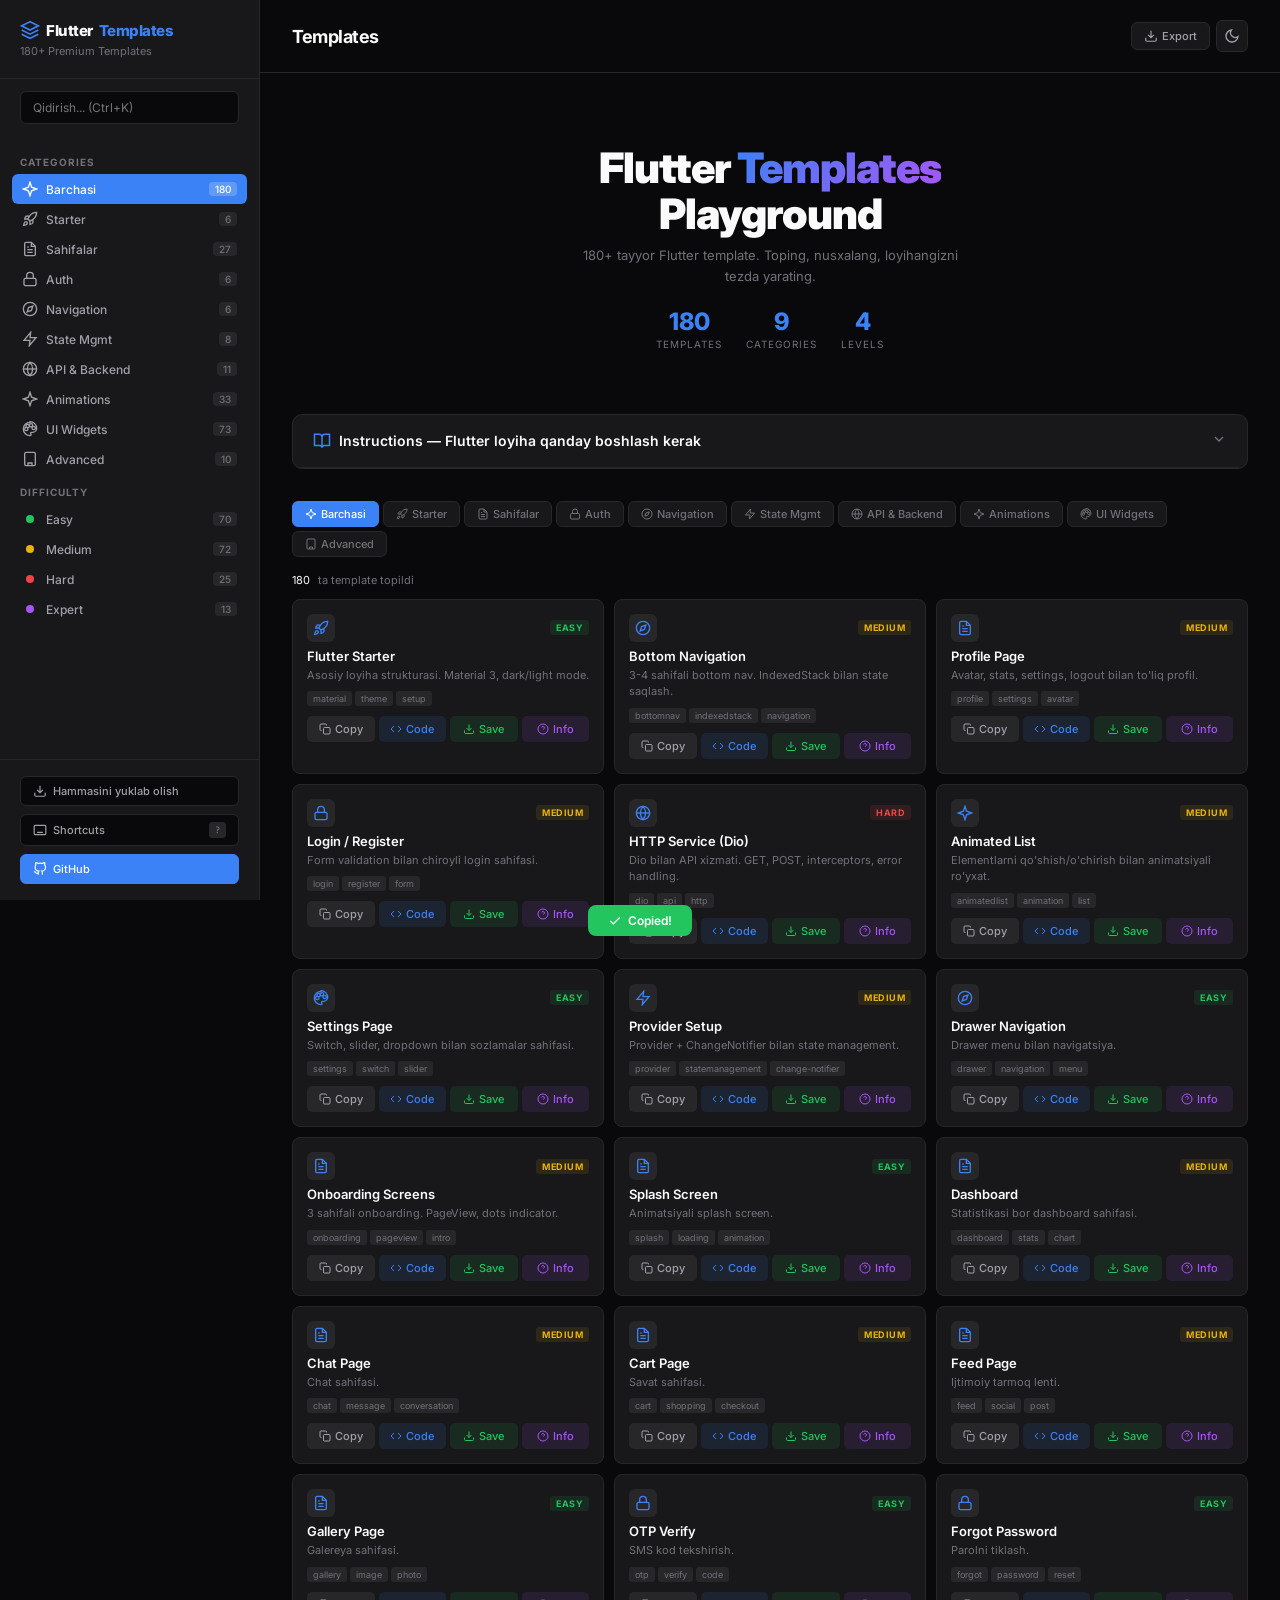
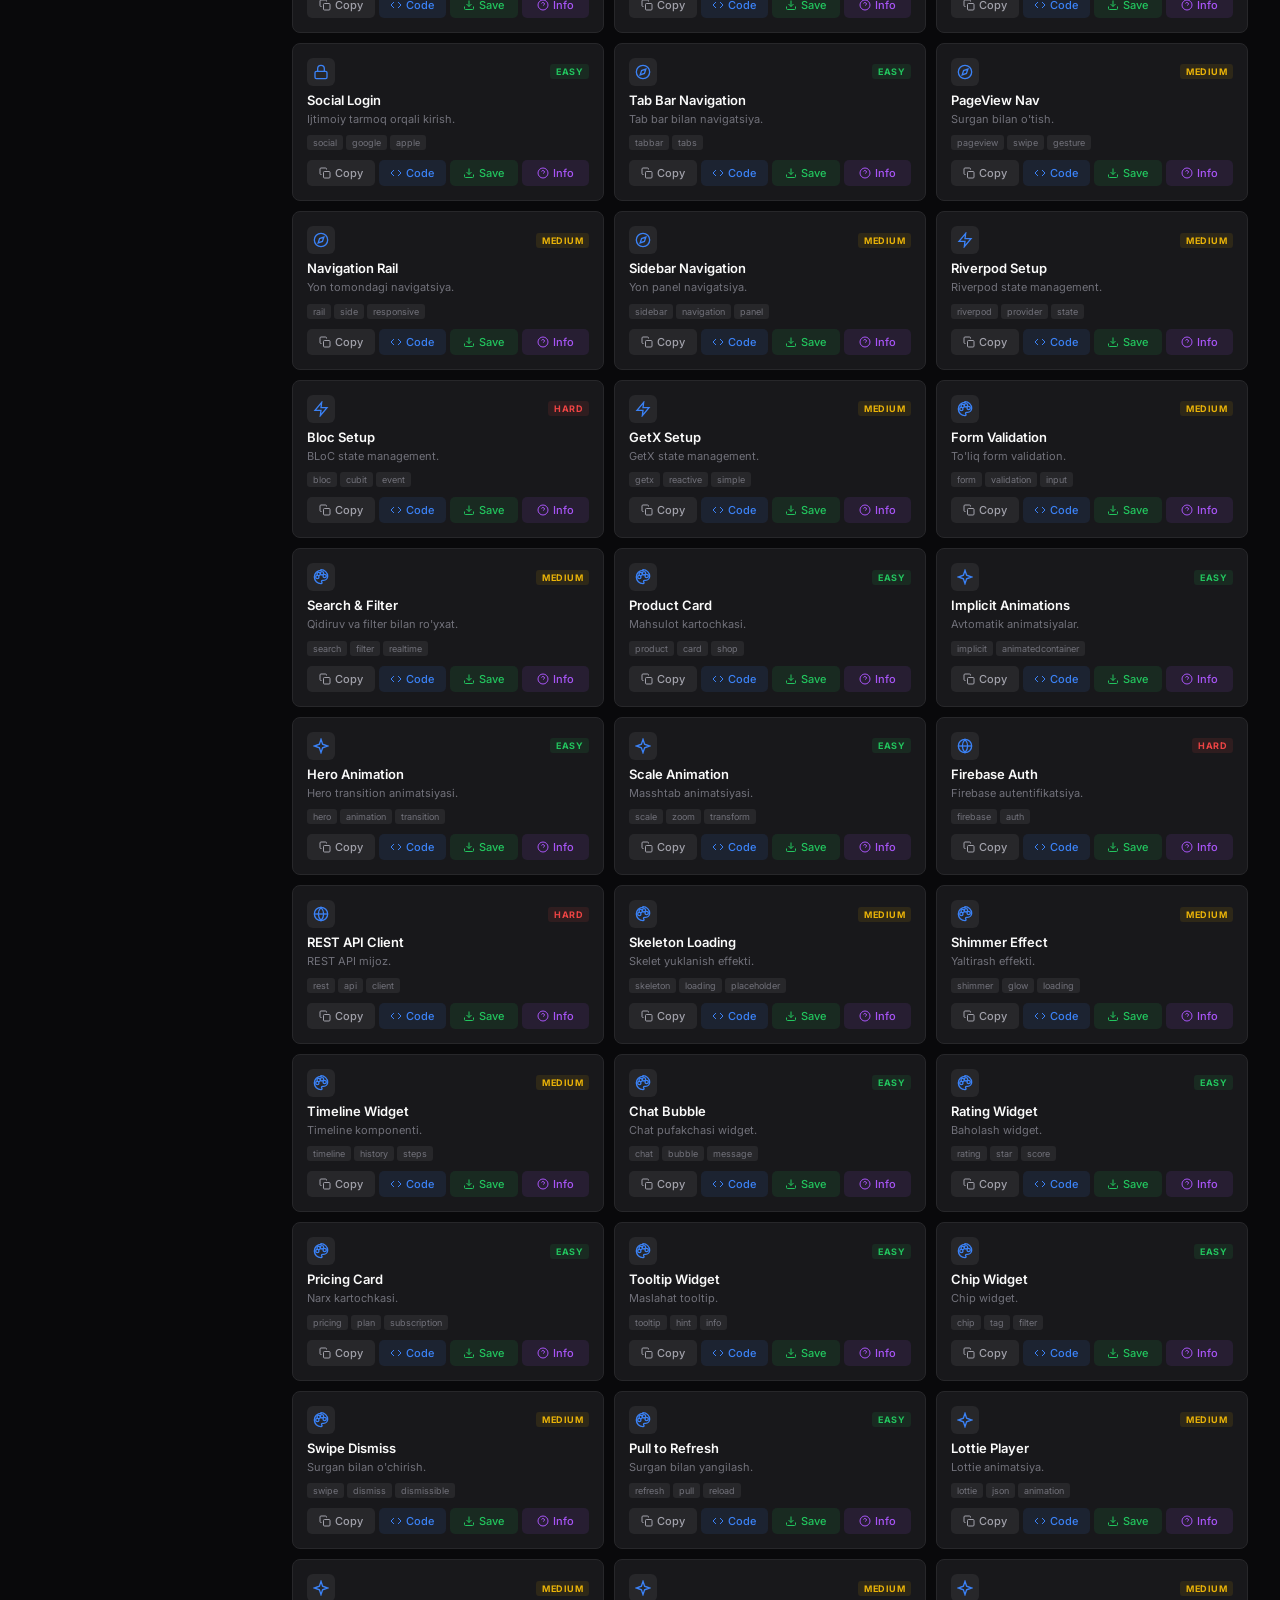
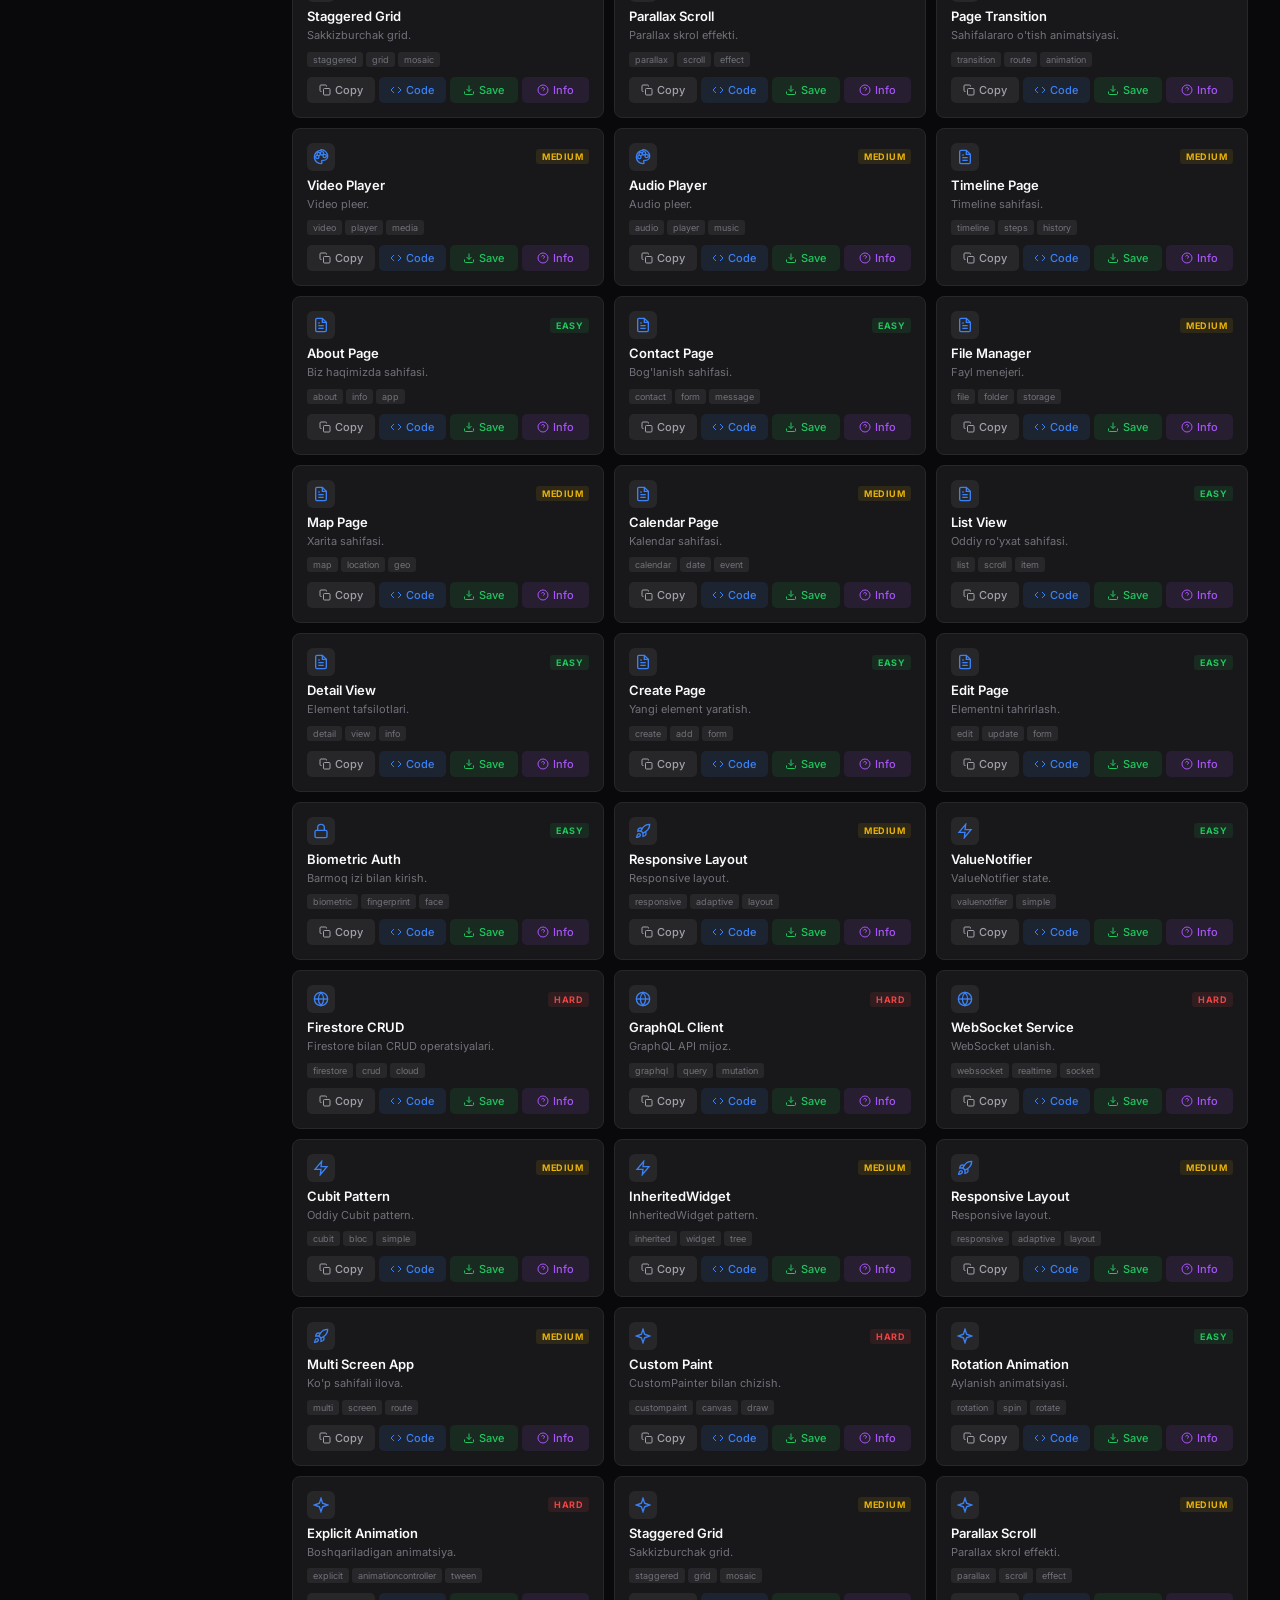
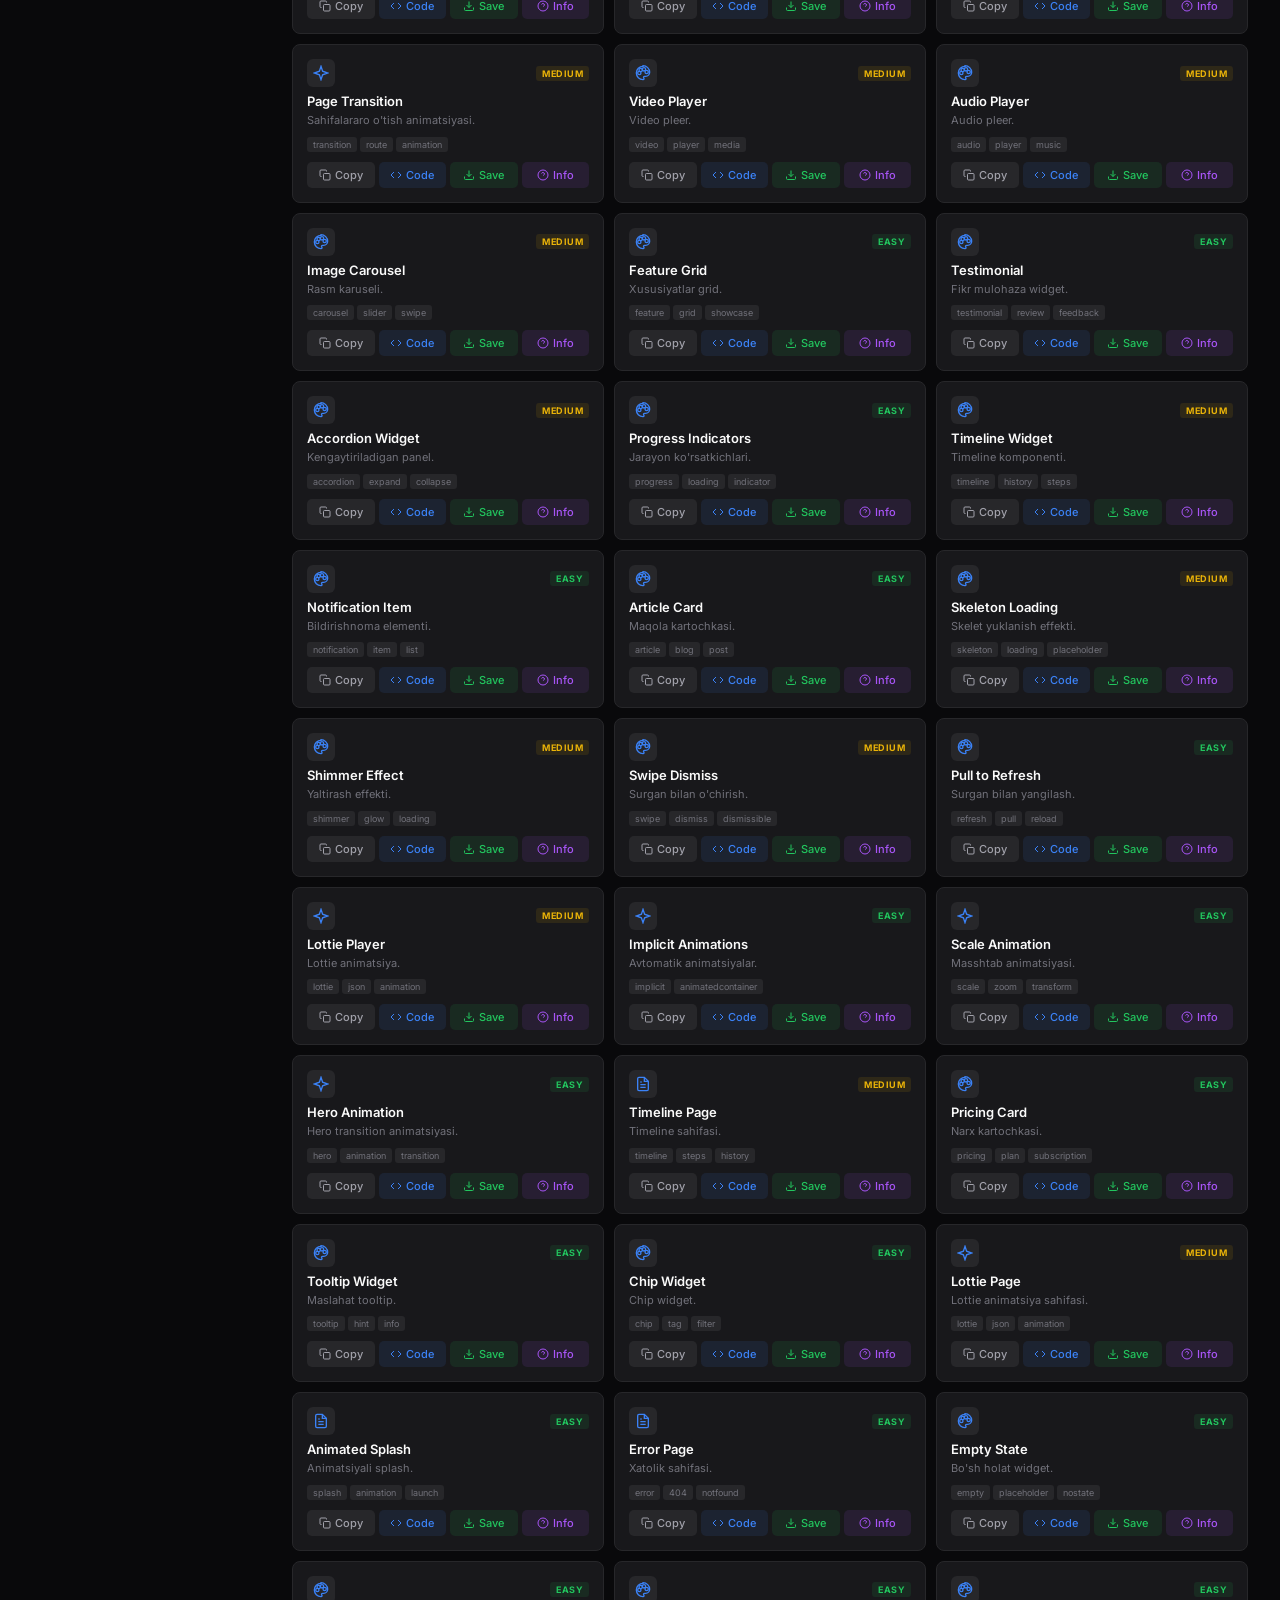
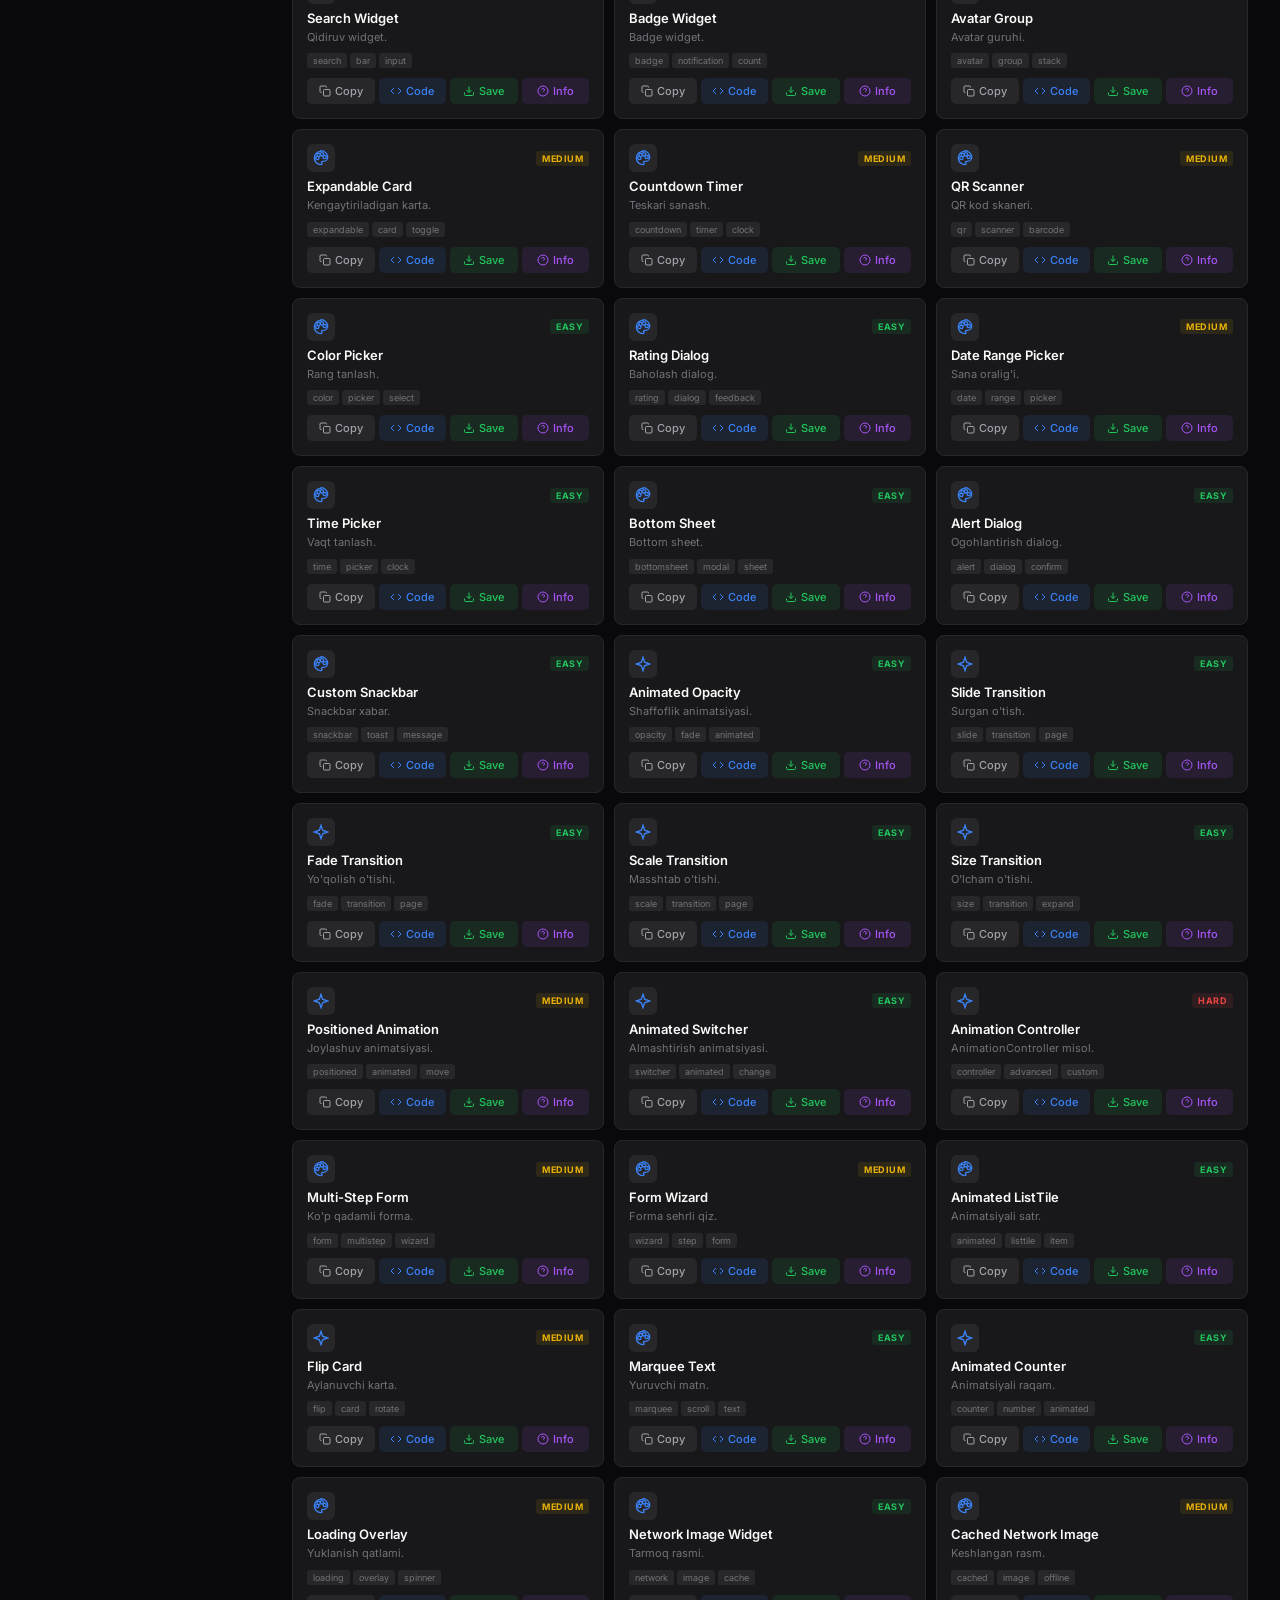
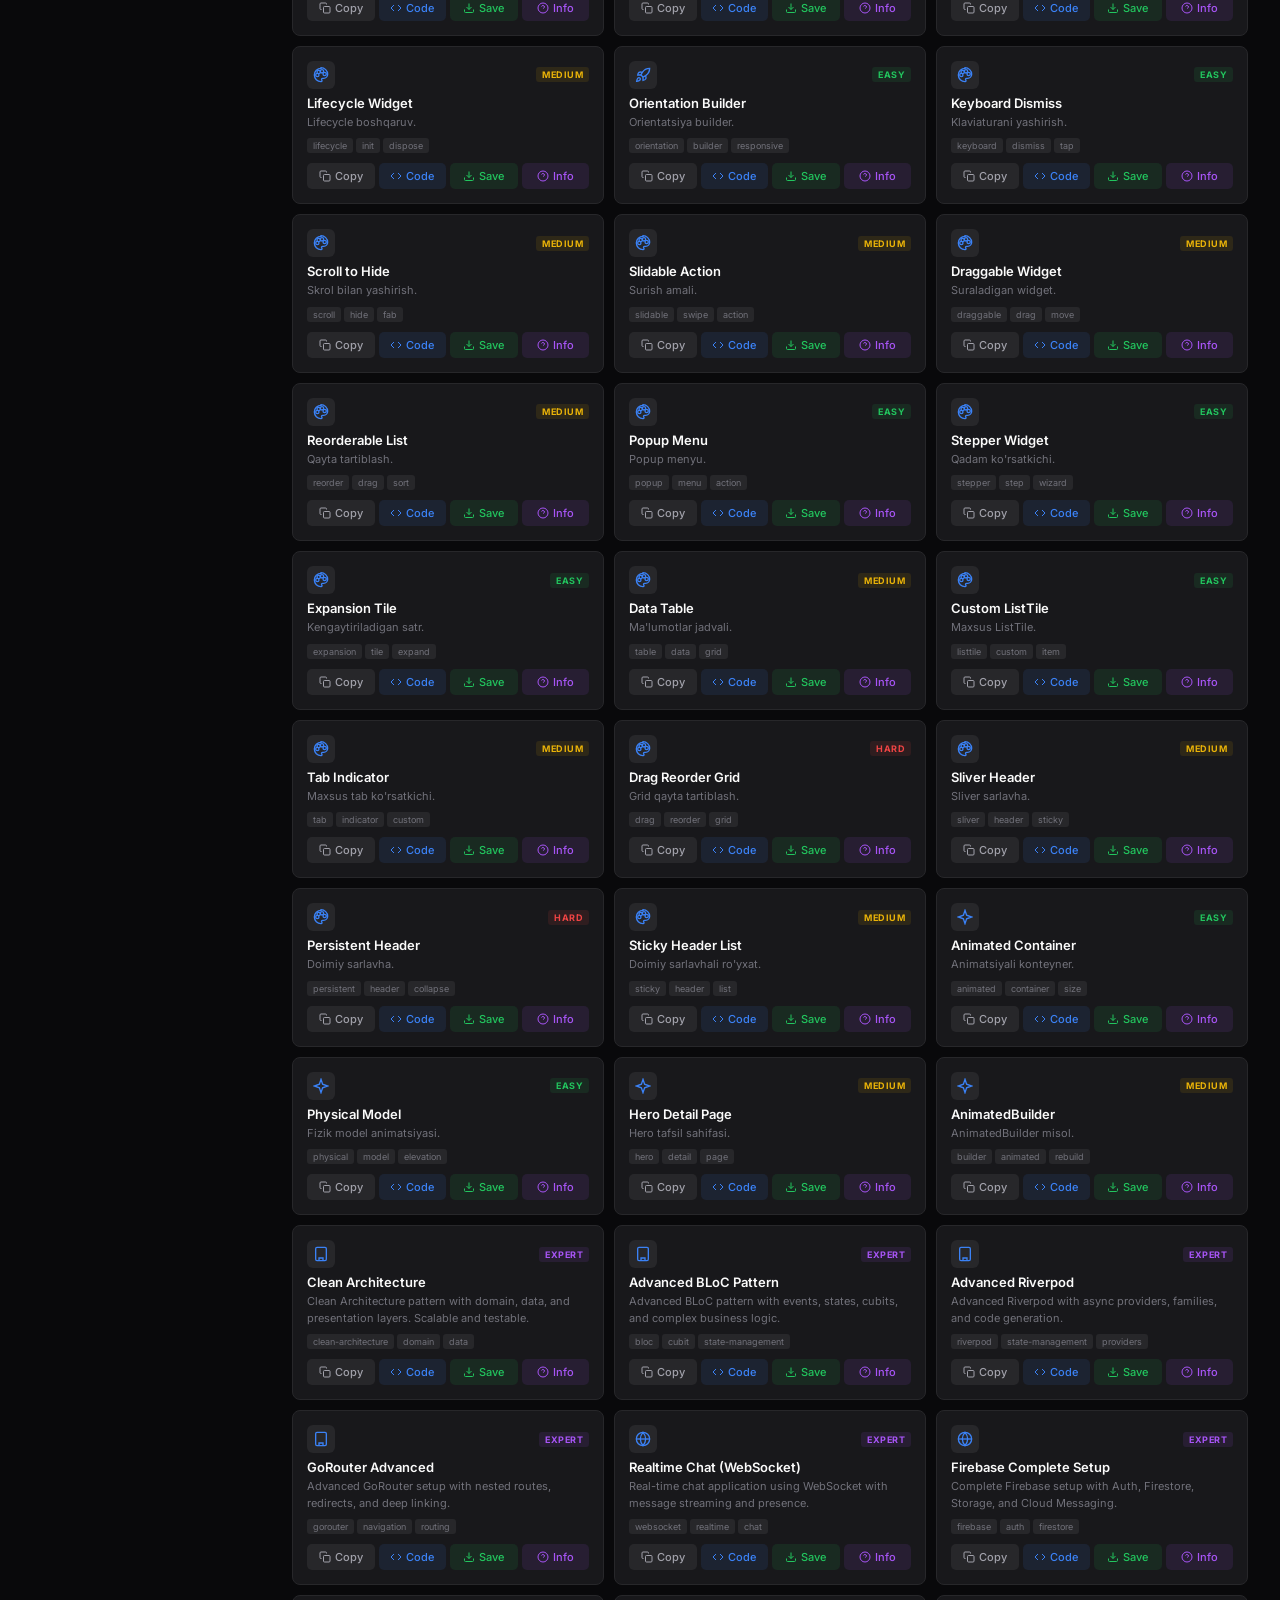
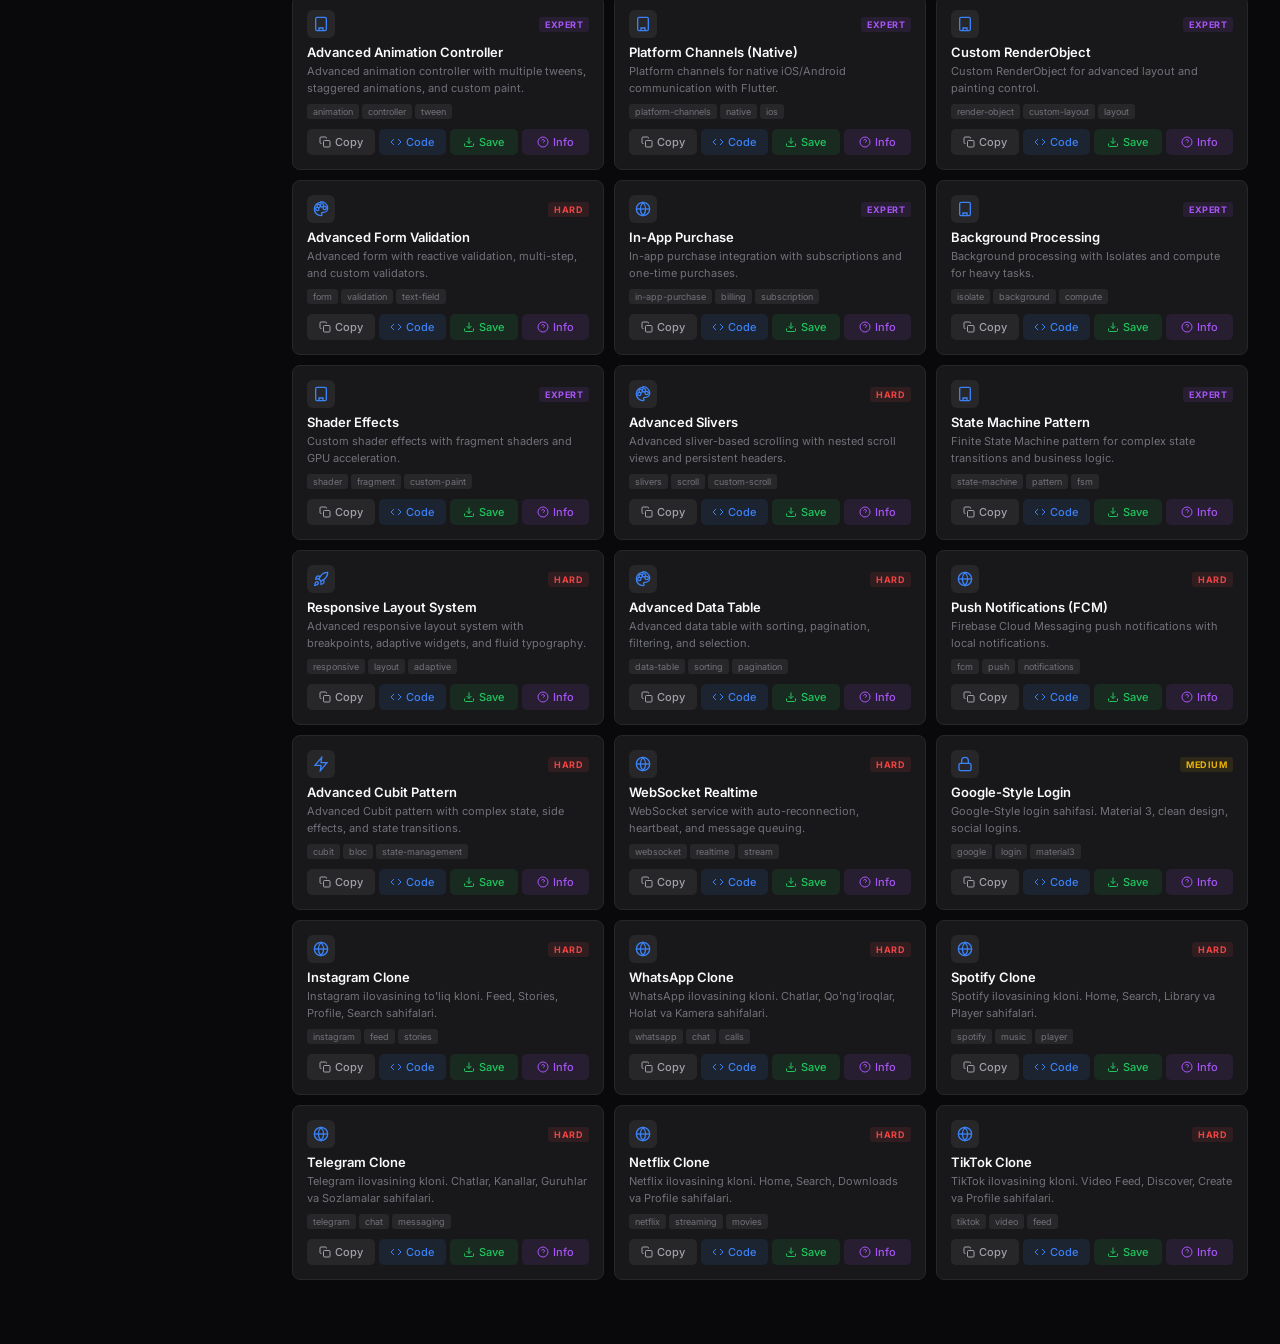
==== commit 1bc2f1fb: "refactor: split monolith HTML into separate CSS/JS files, add SEO, accessibility, error handling - S" ====
--- a/index.html
+++ b/index.html
@@ -3,359 +3,219 @@
 <head>
 <meta charset="UTF-8">
 <meta name="viewport" content="width=device-width,initial-scale=1">
-<title>Flutter Templates Playground</title>
+<title>Flutter Templates Playground — 180+ Tayyor Flutter Shablonlar</title>
+<meta name="description" content="180+ tayyor Flutter template. Starter, sahifalar, auth, navigation, state management, API, animatsiyalar, UI widgets. Toping, nusxalang, loyihangizni tezda yarating.">
+<meta name="keywords" content="Flutter, templates, shablonlar, starter, auth, navigation, state management, provider, riverpod, bloc, dio, API, animations, Material 3, Cupertino, UI widgets, Uzbek, Flutter loyiha">
+<meta name="author" content="Asadbek Abdulboqiyev">
+<meta name="robots" content="index, follow">
+<meta name="theme-color" content="#3b82f6">
+
+<meta property="og:type" content="website">
+<meta property="og:title" content="Flutter Templates Playground — 180+ Tayyor Flutter Shablonlar">
+<meta property="og:description" content="180+ tayyor Flutter template. Toping, nusxalang, loyihangizni tezda yarating.">
+<meta property="og:url" content="https://asadbekabdulboqiyev.github.io/flutter-templates-playground/">
+<meta property="og:site_name" content="Flutter Templates Playground">
+<meta property="og:locale" content="uz_UZ">
+
+<meta name="twitter:card" content="summary_large_image">
+<meta name="twitter:title" content="Flutter Templates Playground — 180+ Tayyor Flutter Shablonlar">
+<meta name="twitter:description" content="180+ tayyor Flutter template. Toping, nusxalang, loyihangizni tezda yarating.">
+<meta name="twitter:creator" content="@tmeAsadbek">
+
+<link rel="canonical" href="https://asadbekabdulboqiyev.github.io/flutter-templates-playground/">
+<link rel="icon" href="data:image/svg+xml,<svg xmlns='http://www.w3.org/2000/svg' viewBox='0 0 100 100'><text y='.9em' font-size='90'>🎯</text></svg>">
 <link rel="preconnect" href="https://fonts.googleapis.com">
+<link rel="preconnect" href="https://fonts.gstatic.com" crossorigin>
 <link href="https://fonts.googleapis.com/css2?family=Inter:wght@300;400;500;600;700;800;900&family=JetBrains+Mono:wght@400;500;600&display=swap" rel="stylesheet">
-<style>
-:root{--bg:#09090b;--bg2:#18181b;--bg3:#27272a;--border:#27272a;--border2:#3f3f46;--text:#fafafa;--text2:#a1a1aa;--text3:#71717a;--accent:#3b82f6;--green:#22c55e;--yellow:#eab308;--red:#ef4444;--orange:#f97316;--purple:#a855f7;--cyan:#06b6d4;--mono:'JetBrains Mono','Fira Code',monospace;--sans:'Inter',system-ui,-apple-system,sans-serif}
-[data-theme="light"]{--bg:#fafafa;--bg2:#f4f4f5;--bg3:#e4e4e7;--border:#e4e4e7;--border2:#d4d4d8;--text:#18181b;--text2:#52525b;--text3:#a1a1aa}
-*{margin:0;padding:0;box-sizing:border-box}
-::selection{background:var(--accent);color:#fff}
-::-webkit-scrollbar{width:6px;height:6px}
-::-webkit-scrollbar-track{background:transparent}
-::-webkit-scrollbar-thumb{background:var(--border2);border-radius:3px}
-body{font-family:var(--sans);background:var(--bg);color:var(--text);min-height:100vh;transition:background .3s,color .3s}
-.layout{display:grid;grid-template-columns:260px 1fr;min-height:100vh}
-@media(max-width:900px){.layout{grid-template-columns:1fr}.sidebar{display:none}.sidebar.open{display:flex;position:fixed;inset:0;z-index:300;width:100%}}
-.sidebar{background:var(--bg2);border-right:1px solid var(--border);display:flex;flex-direction:column;position:sticky;top:0;height:100vh;overflow:hidden}
-.s-head{padding:20px;border-bottom:1px solid var(--border)}
-.s-logo{font-size:15px;font-weight:800;letter-spacing:-.5px;margin-bottom:4px;display:flex;align-items:center;gap:6px}
-.s-logo svg{width:20px;height:20px;color:var(--accent)}
-.s-sub{font-size:11px;color:var(--text3);font-weight:400}
-.s-search{padding:12px 20px}
-.s-search input{width:100%;padding:8px 12px;border-radius:6px;border:1px solid var(--border);background:var(--bg);color:var(--text);font-size:12px;font-family:var(--sans);outline:none;transition:border-color .2s}
-.s-search input:focus{border-color:var(--accent)}
-.s-nav{flex:1;overflow-y:auto;padding:8px 12px}
-.s-section{font-size:10px;font-weight:700;text-transform:uppercase;letter-spacing:1px;color:var(--text3);padding:12px 8px 6px}
-.s-item{display:flex;align-items:center;gap:8px;padding:7px 10px;border-radius:6px;font-size:12px;color:var(--text2);cursor:pointer;transition:all .15s;font-weight:500}
-.s-item:hover{background:var(--bg3);color:var(--text)}
-.s-item.active{background:var(--accent);color:#fff}
-.s-item svg{width:16px;height:16px;flex-shrink:0}
-.s-item .count{margin-left:auto;font-size:10px;background:var(--bg3);padding:1px 6px;border-radius:4px;color:var(--text3)}
-.s-item.active .count{background:rgba(255,255,255,.2);color:#fff}
-.s-foot{padding:16px 20px;border-top:1px solid var(--border);display:flex;flex-direction:column;gap:8px}
-.s-btn{padding:7px 12px;border-radius:6px;font-size:11px;font-weight:500;border:1px solid var(--border);background:var(--bg);color:var(--text2);cursor:pointer;transition:all .15s;text-align:left;font-family:var(--sans);display:flex;align-items:center;gap:6px}
-.s-btn:hover{border-color:var(--accent);color:var(--accent)}
-.s-btn.primary{background:var(--accent);color:#fff;border-color:var(--accent)}
-.s-btn.primary:hover{opacity:.9}
-.s-btn svg{width:14px;height:14px}
-.kbd{font-size:9px;padding:1px 5px;border-radius:3px;background:var(--bg3);color:var(--text3);border:1px solid var(--border);font-family:var(--mono);margin-left:auto}
-.main{overflow:hidden;display:flex;flex-direction:column}
-.m-header{padding:20px 32px;border-bottom:1px solid var(--border);display:flex;align-items:center;gap:16px;position:sticky;top:0;background:var(--bg);z-index:50}
-.m-title{font-size:18px;font-weight:700;letter-spacing:-.5px;flex:1}
-.m-actions{display:flex;gap:6px;align-items:center}
-.m-btn{padding:6px 12px;border-radius:6px;font-size:11px;font-weight:500;border:1px solid var(--border);background:var(--bg2);color:var(--text2);cursor:pointer;transition:all .15s;font-family:var(--sans);display:flex;align-items:center;gap:4px}
-.m-btn:hover{border-color:var(--border2);color:var(--text)}
-.m-btn svg{width:14px;height:14px}
-.theme-toggle{width:32px;height:32px;border-radius:6px;border:1px solid var(--border);background:var(--bg2);color:var(--text2);cursor:pointer;display:flex;align-items:center;justify-content:center;transition:all .15s}
-.theme-toggle:hover{border-color:var(--accent);color:var(--accent)}
-.theme-toggle svg{width:16px;height:16px}
-.m-content{flex:1;overflow-y:auto;padding:24px 32px}
-.hero-section{padding:48px 0 32px;text-align:center}
-.hero-section h1{font-size:clamp(28px,4vw,42px);font-weight:900;letter-spacing:-1px;line-height:1.1;margin-bottom:8px}
-.hero-section h1 span{background:linear-gradient(135deg,var(--accent),var(--purple));-webkit-background-clip:text;-webkit-text-fill-color:transparent;background-clip:text}
-.hero-section p{color:var(--text3);font-size:13px;max-width:400px;margin:0 auto 20px;line-height:1.6}
-.hero-stats{display:flex;gap:24px;justify-content:center;margin-top:20px}
-.hero-stat{text-align:center}
-.hero-stat .num{font-size:24px;font-weight:800;color:var(--accent)}
-.hero-stat .lbl{font-size:10px;color:var(--text3);text-transform:uppercase;letter-spacing:1px;margin-top:2px}
-.instructions-section{margin:32px 0;background:var(--bg2);border:1px solid var(--border);border-radius:10px;overflow:hidden}
-.inst-header{padding:16px 20px;border-bottom:1px solid var(--border);display:flex;align-items:center;justify-content:space-between;cursor:pointer;transition:background .15s}
-.inst-header:hover{background:var(--bg3)}
-.inst-header h3{font-size:14px;font-weight:600;display:flex;align-items:center;gap:8px}
-.inst-header h3 svg{width:18px;height:18px;color:var(--accent)}
-.inst-header .chevron{transition:transform .2s;color:var(--text3)}
-.inst-header.open .chevron{transform:rotate(180deg)}
-.inst-body{padding:0 20px;max-height:0;overflow:hidden;transition:all .3s}
-.inst-body.open{padding:16px 20px;max-height:2000px}
-.inst-grid{display:grid;grid-template-columns:repeat(auto-fill,minmax(280px,1fr));gap:16px}
-.inst-card{padding:16px;border-radius:8px;background:var(--bg);border:1px solid var(--border);transition:border-color .15s}
-.inst-card:hover{border-color:var(--accent)}
-.inst-card h4{font-size:12px;font-weight:600;margin-bottom:6px;display:flex;align-items:center;gap:6px}
-.inst-card h4 svg{width:16px;height:16px;color:var(--accent)}
-.inst-card p{font-size:11px;color:var(--text3);line-height:1.6}
-.inst-card code{font-family:var(--mono);font-size:11px;background:var(--bg3);padding:2px 6px;border-radius:4px;color:var(--accent)}
-.tabs-row{display:flex;gap:4px;margin-bottom:16px;flex-wrap:wrap}
-.tab-btn{padding:5px 12px;border-radius:6px;font-size:11px;font-weight:500;border:1px solid var(--border);background:var(--bg2);color:var(--text3);cursor:pointer;transition:all .15s;font-family:var(--sans);display:flex;align-items:center;gap:4px}
-.tab-btn:hover{color:var(--text);border-color:var(--border2)}
-.tab-btn.active{background:var(--accent);color:#fff;border-color:var(--accent)}
-.tab-btn svg{width:12px;height:12px}
-.count-bar{font-size:11px;color:var(--text3);margin-bottom:12px;display:flex;align-items:center;gap:8px}
-.count-bar span{color:var(--text)}
-.grid{display:grid;grid-template-columns:repeat(auto-fill,minmax(280px,1fr));gap:10px;margin-bottom:40px}
-@media(max-width:640px){.grid{grid-template-columns:1fr}}
-.card{background:var(--bg2);border:1px solid var(--border);border-radius:8px;padding:14px;cursor:pointer;transition:all .2s}
-.card:hover{border-color:var(--accent);transform:translateY(-1px)}
-.card-top{display:flex;justify-content:space-between;align-items:center;margin-bottom:6px}
-.card-icon{width:28px;height:28px;border-radius:6px;display:flex;align-items:center;justify-content:center;background:var(--bg3)}
-.card-icon svg{width:16px;height:16px;color:var(--accent)}
-.diff{font-size:9px;font-weight:700;padding:2px 6px;border-radius:3px;text-transform:uppercase;letter-spacing:.5px}
-.diff-easy{color:var(--green);background:rgba(34,197,94,.1)}
-.diff-medium{color:var(--yellow);background:rgba(234,179,8,.1)}
-.diff-hard{color:var(--red);background:rgba(239,68,68,.1)}
-.diff-expert{color:var(--purple);background:rgba(168,85,247,.1)}
-.card h3{font-size:13px;font-weight:600;margin-bottom:3px}
-.card p{font-size:11px;color:var(--text3);line-height:1.5;margin-bottom:8px;display:-webkit-box;-webkit-line-clamp:2;-webkit-box-orient:vertical;overflow:hidden}
-.tags{display:flex;gap:3px;flex-wrap:wrap;margin-bottom:10px}
-.tag{font-size:9px;padding:2px 6px;border-radius:3px;background:var(--bg3);color:var(--text3)}
-.card-actions{display:flex;gap:4px}
-.c-btn{flex:1;padding:6px;border-radius:5px;font-size:11px;font-weight:500;border:none;cursor:pointer;display:flex;align-items:center;justify-content:center;gap:4px;transition:all .15s;font-family:var(--sans)}
-.c-btn svg{width:12px;height:12px}
-.c-btn.copy{background:var(--bg3);color:var(--text2)}
-.c-btn.copy:hover{background:var(--border2);color:var(--text)}
-.c-btn.view{background:rgba(59,130,246,.1);color:var(--accent)}
-.c-btn.view:hover{background:rgba(59,130,246,.2)}
-.c-btn.download{background:rgba(34,197,94,.1);color:var(--green)}
-.c-btn.download:hover{background:rgba(34,197,94,.2)}
-.c-btn.info{background:rgba(168,85,247,.1);color:var(--purple)}
-.c-btn.info:hover{background:rgba(168,85,247,.2)}
-.modal-overlay{display:none;position:fixed;inset:0;z-index:200;background:rgba(0,0,0,.7);backdrop-filter:blur(4px);align-items:center;justify-content:center;padding:20px}
-.modal-overlay.on{display:flex}
-.modal{background:var(--bg2);border:1px solid var(--border);border-radius:10px;width:100%;max-width:900px;max-height:90vh;overflow:hidden;display:flex;flex-direction:column;animation:modalIn .2s ease}
-@keyframes modalIn{from{opacity:0;transform:scale(.96)}to{opacity:1;transform:scale(1)}}
-.m-head{display:flex;align-items:center;justify-content:space-between;padding:14px 18px;border-bottom:1px solid var(--border)}
-.m-head h2{font-size:15px;font-weight:700}
-.m-head p{font-size:10px;color:var(--text3)}
-.m-close{width:28px;height:28px;border-radius:6px;border:1px solid var(--border);background:var(--bg);color:var(--text3);cursor:pointer;font-size:12px;display:flex;align-items:center;justify-content:center;transition:all .15s}
-.m-close:hover{border-color:var(--red);color:var(--red)}
-.m-tabs{display:flex;gap:2px;padding:8px 14px;background:var(--bg);border-bottom:1px solid var(--border);overflow-x:auto}
-.m-tab{padding:5px 10px;border-radius:5px;font-size:11px;background:transparent;color:var(--text3);border:none;cursor:pointer;white-space:nowrap;font-family:var(--sans);transition:all .15s;display:flex;align-items:center;gap:4px}
-.m-tab:hover{color:var(--text)}
-.m-tab.on{background:var(--accent);color:#fff}
-.m-tab svg{width:12px;height:12px}
-.m-bar{display:flex;align-items:center;justify-content:space-between;padding:8px 14px;border-bottom:1px solid var(--border);background:var(--bg)}
-.m-bar-left{display:flex;align-items:center;gap:8px}
-.m-dots{display:flex;gap:4px}
-.m-dots span{width:8px;height:8px;border-radius:50%}
-.m-path{font-size:10px;color:var(--text3);font-family:var(--mono)}
-.m-bar-right{display:flex;gap:4px}
-.m-action{padding:4px 10px;border-radius:5px;font-size:10px;background:var(--bg3);color:var(--text3);border:none;cursor:pointer;font-family:var(--sans);transition:all .15s;display:flex;align-items:center;gap:4px}
-.m-action:hover{background:var(--border2);color:var(--text)}
-.m-action.copied{color:var(--green)}
-.m-action svg{width:12px;height:12px}
-.m-code{flex:1;overflow:auto;padding:16px;font-family:var(--mono);font-size:11.5px;line-height:1.7;color:var(--text2);tab-size:2}
-.m-code pre{white-space:pre}
-.m-foot{padding:8px 14px;border-top:1px solid var(--border);display:flex;gap:3px;flex-wrap:wrap}
-.m-foot span{font-size:9px;padding:2px 6px;border-radius:3px;background:var(--bg3);color:var(--text3)}
-.toast{position:fixed;bottom:24px;left:50%;transform:translateX(-50%) translateY(60px);background:var(--green);color:#fff;padding:8px 20px;border-radius:8px;font-size:12px;font-weight:600;z-index:300;transition:transform .3s;pointer-events:none;display:flex;align-items:center;gap:6px}
-.toast.show{transform:translateX(-50%) translateY(0)}
-.toast svg{width:14px;height:14px}
-.empty{text-align:center;padding:60px 0}
-.empty svg{width:48px;height:48px;margin-bottom:12px;opacity:.3}
-.empty p{color:var(--text3);font-size:13px}
-.shortcuts-overlay{display:none;position:fixed;inset:0;z-index:400;background:rgba(0,0,0,.6);backdrop-filter:blur(4px);align-items:center;justify-content:center}
-.shortcuts-overlay.on{display:flex}
-.shortcuts{background:var(--bg2);border:1px solid var(--border);border-radius:10px;padding:24px;width:100%;max-width:400px}
-.shortcuts h3{font-size:14px;font-weight:700;margin-bottom:16px;display:flex;align-items:center;gap:8px}
-.shortcuts h3 svg{width:18px;height:18px}
-.shortcut-row{display:flex;justify-content:space-between;align-items:center;padding:8px 0;border-bottom:1px solid var(--border)}
-.shortcut-row:last-child{border:none}
-.shortcut-label{font-size:12px;color:var(--text2)}
-.shortcut-keys{display:flex;gap:4px}
-.shortcut-key{font-size:10px;padding:3px 8px;border-radius:4px;background:var(--bg3);color:var(--text3);font-family:var(--mono);border:1px solid var(--border)}
-.instructions-overlay{display:none;position:fixed;inset:0;z-index:250;background:rgba(0,0,0,.7);backdrop-filter:blur(4px);align-items:center;justify-content:center;padding:20px}
-.instructions-overlay.on{display:flex}
-.instructions-panel{background:var(--bg2);border:1px solid var(--border);border-radius:10px;width:100%;max-width:700px;max-height:85vh;overflow:hidden;display:flex;flex-direction:column;animation:modalIn .2s ease}
-.inst-panel-head{display:flex;align-items:center;justify-content:space-between;padding:16px 20px;border-bottom:1px solid var(--border)}
-.inst-panel-head h2{font-size:16px;font-weight:700;display:flex;align-items:center;gap:8px}
-.inst-panel-head h2 svg{width:20px;height:20px;color:var(--accent)}
-.inst-panel-body{flex:1;overflow-y:auto;padding:20px;font-size:13px;line-height:1.8;color:var(--text2)}
-.inst-panel-body h2{font-size:16px;font-weight:700;color:var(--text);margin:20px 0 10px}
-.inst-panel-body h3{font-size:14px;font-weight:600;color:var(--text);margin:16px 0 8px}
-.inst-panel-body p{margin-bottom:10px}
-.inst-panel-body code{font-family:var(--mono);font-size:12px;background:var(--bg3);padding:2px 6px;border-radius:4px;color:var(--accent)}
-.inst-panel-body pre{background:var(--bg);border:1px solid var(--border);border-radius:6px;padding:12px;overflow-x:auto;margin:10px 0;font-family:var(--mono);font-size:11px;line-height:1.6}
-.inst-panel-body ul{padding-left:20px;margin:8px 0}
-.inst-panel-body li{margin-bottom:4px}
-.inst-panel-body strong{color:var(--text)}
-.inst-panel-body em{color:var(--text3)}
-</style>
+<link rel="stylesheet" href="styles.css">
 </head>
 <body>
+<a href="#mainContent" class="sr-only" style="position:absolute;top:-40px;left:0;background:var(--accent);color:#fff;padding:8px;z-index:1000" onfocus="this.style.top='0'" onblur="this.style.top='-40px'">Skip to content</a>
+
 <div class="layout">
-<aside class="sidebar" id="sidebar">
+<aside class="sidebar" id="sidebar" aria-label="Sidebar navigation">
   <div class="s-head">
     <div class="s-logo">
-      <svg viewBox="0 0 24 24" fill="none" stroke="currentColor" stroke-width="2"><path d="M12 2L2 7l10 5 10-5-10-5zM2 17l10 5 10-5M2 12l10 5 10-5"/></svg>
+      <svg viewBox="0 0 24 24" fill="none" stroke="currentColor" stroke-width="2" aria-hidden="true"><path d="M12 2L2 7l10 5 10-5-10-5zM2 17l10 5 10-5M2 12l10 5 10-5"/></svg>
       Flutter<span style="color:var(--accent)">Templates</span>
     </div>
-    <div class="s-sub">180 Premium Templates</div>
+    <div class="s-sub">180+ Premium Templates</div>
   </div>
   <div class="s-search">
-    <input type="text" id="search" placeholder="Qidirish... (Ctrl+K)" autocomplete="off">
-  </div>
-  <nav class="s-nav" id="sidebarNav"></nav>
+    <label for="search" class="sr-only">Templates qidirish</label>
+    <input type="search" id="search" placeholder="Qidirish... (Ctrl+K)" autocomplete="off" role="searchbox" aria-label="Templates qidirish">
+  </div>
+  <nav class="s-nav" id="sidebarNav" aria-label="Categories"></nav>
   <div class="s-foot">
-    <button class="s-btn" onclick="exportAll()">
-      <svg viewBox="0 0 24 24" fill="none" stroke="currentColor" stroke-width="2"><path d="M21 15v4a2 2 0 01-2 2H5a2 2 0 01-2-2v-4M7 10l5 5 5-5M12 15V3"/></svg>
+    <button class="s-btn" onclick="exportAll()" aria-label="Barcha templatesni yuklab olish">
+      <svg viewBox="0 0 24 24" fill="none" stroke="currentColor" stroke-width="2" aria-hidden="true"><path d="M21 15v4a2 2 0 01-2 2H5a2 2 0 01-2-2v-4M7 10l5 5 5-5M12 15V3"/></svg>
       Hammasini yuklab olish
     </button>
-    <button class="s-btn" onclick="showShortcuts()">
-      <svg viewBox="0 0 24 24" fill="none" stroke="currentColor" stroke-width="2"><rect x="2" y="4" width="20" height="16" rx="2"/><path d="M6 8h.01M10 8h.01M14 8h.01M18 8h.01M8 12h.01M12 12h.01M16 12h.01M7 16h10"/></svg>
+    <button class="s-btn" onclick="showShortcuts()" aria-label="Keyboard shortcuts">
+      <svg viewBox="0 0 24 24" fill="none" stroke="currentColor" stroke-width="2" aria-hidden="true"><rect x="2" y="4" width="20" height="16" rx="2"/><path d="M6 8h.01M10 8h.01M14 8h.01M18 8h.01M8 12h.01M12 12h.01M16 12h.01M7 16h10"/></svg>
       Shortcuts <span class="kbd">?</span>
     </button>
-    <button class="s-btn primary" onclick="window.open('https://github.com/asadbekabdulboqiyev/flutter-templates-playground','_blank')">
-      <svg viewBox="0 0 24 24" fill="none" stroke="currentColor" stroke-width="2"><path d="M9 19c-5 1.5-5-2.5-7-3m14 6v-3.87a3.37 3.37 0 00-.94-2.61c3.14-.35 6.44-1.54 6.44-7A5.44 5.44 0 0020 4.77 5.07 5.07 0 0019.91 1S18.73.65 16 2.48a13.38 13.38 0 00-7 0C6.27.65 5.09 1 5.09 1A5.07 5.07 0 005 4.77a5.44 5.44 0 00-1.5 3.78c0 5.42 3.3 6.61 6.44 7A3.37 3.37 0 009 18.13V22"/></svg>
+    <button class="s-btn primary" onclick="window.open('https://github.com/asadbekabdulboqiyev/flutter-templates-playground','_blank')" aria-label="GitHub repository">
+      <svg viewBox="0 0 24 24" fill="none" stroke="currentColor" stroke-width="2" aria-hidden="true"><path d="M9 19c-5 1.5-5-2.5-7-3m14 6v-3.87a3.37 3.37 0 00-.94-2.61c3.14-.35 6.44-1.54 6.44-7A5.44 5.44 0 0020 4.77 5.07 5.07 0 0019.91 1S18.73.65 16 2.48a13.38 13.38 0 00-7 0C6.27.65 5.09 1 5.09 1A5.07 5.07 0 005 4.77a5.44 5.44 0 00-1.5 3.78c0 5.42 3.3 6.61 6.44 7A3.37 3.37 0 009 18.13V22"/></svg>
       GitHub
     </button>
   </div>
 </aside>
 
-<main class="main">
+<main class="main" id="mainContent">
   <header class="m-header">
     <div class="m-title" id="headerTitle">Templates</div>
     <div class="m-actions">
-      <button class="m-btn" onclick="exportAll()">
-        <svg viewBox="0 0 24 24" fill="none" stroke="currentColor" stroke-width="2"><path d="M21 15v4a2 2 0 01-2 2H5a2 2 0 01-2-2v-4M7 10l5 5 5-5M12 15V3"/></svg>
+      <button class="m-btn" onclick="exportAll()" aria-label="Export all templates as JSON">
+        <svg viewBox="0 0 24 24" fill="none" stroke="currentColor" stroke-width="2" aria-hidden="true"><path d="M21 15v4a2 2 0 01-2 2H5a2 2 0 01-2-2v-4M7 10l5 5 5-5M12 15V3"/></svg>
         Export
       </button>
-      <button class="theme-toggle" onclick="toggleTheme()" id="themeBtn" title="Theme toggle">
-        <svg id="themeIcon" viewBox="0 0 24 24" fill="none" stroke="currentColor" stroke-width="2"><path d="M21 12.79A9 9 0 1111.21 3 7 7 0 0021 12.79z"/></svg>
+      <button class="theme-toggle" onclick="toggleTheme()" id="themeBtn" title="Theme toggle" aria-label="Toggle dark/light theme">
+        <svg id="themeIcon" viewBox="0 0 24 24" fill="none" stroke="currentColor" stroke-width="2" aria-hidden="true"><path d="M21 12.79A9 9 0 1111.21 3 7 7 0 0021 12.79z"/></svg>
       </button>
     </div>
   </header>
 
-  <div class="m-content" id="mainContent">
+  <div class="m-content">
     <div class="hero-section">
       <h1>Flutter <span>Templates</span><br>Playground</h1>
-      <p>180 tayyor Flutter template. Toping, nusxalang, loyihangizni tezda yarating.</p>
-      <div class="hero-stats">
-        <div class="hero-stat"><div class="num" id="totalCount">180</div><div class="lbl">Templates</div></div>
-        <div class="hero-stat"><div class="num">9</div><div class="lbl">Categories</div></div>
-        <div class="hero-stat"><div class="num">4</div><div class="lbl">Levels</div></div>
+      <p>180+ tayyor Flutter template. Toping, nusxalang, loyihangizni tezda yarating.</p>
+      <div class="hero-stats" role="list" aria-label="Statistics">
+        <div class="hero-stat" role="listitem"><div class="num" id="totalCount">180</div><div class="lbl">Templates</div></div>
+        <div class="hero-stat" role="listitem"><div class="num">9</div><div class="lbl">Categories</div></div>
+        <div class="hero-stat" role="listitem"><div class="num">4</div><div class="lbl">Levels</div></div>
       </div>
     </div>
 
     <div class="instructions-section">
-      <div class="inst-header" id="instHeader" onclick="toggleInstructions()">
+      <div class="inst-header" id="instHeader" onclick="toggleInstructions()" role="button" tabindex="0" aria-expanded="false" aria-controls="instBody" onkeydown="if(event.key==='Enter'||event.key===' '){event.preventDefault();toggleInstructions()}">
         <h3>
-          <svg viewBox="0 0 24 24" fill="none" stroke="currentColor" stroke-width="2"><path d="M2 3h6a4 4 0 014 4v14a3 3 0 00-3-3H2zM22 3h-6a4 4 0 00-4 4v14a3 3 0 013-3h7z"/></svg>
+          <svg viewBox="0 0 24 24" fill="none" stroke="currentColor" stroke-width="2" aria-hidden="true"><path d="M2 3h6a4 4 0 014 4v14a3 3 0 00-3-3H2zM22 3h-6a4 4 0 00-4 4v14a3 3 0 013-3h7z"/></svg>
           Instructions — Flutter loyiha qanday boshlash kerak
         </h3>
-        <span class="chevron">
+        <span class="chevron" aria-hidden="true">
           <svg width="16" height="16" viewBox="0 0 24 24" fill="none" stroke="currentColor" stroke-width="2"><path d="M6 9l6 6 6-6"/></svg>
         </span>
       </div>
-      <div class="inst-body" id="instBody">
+      <div class="inst-body" id="instBody" role="region" aria-label="General instructions">
         <div class="inst-grid">
           <div class="inst-card">
-            <h4><svg viewBox="0 0 24 24" fill="none" stroke="currentColor" stroke-width="2"><path d="M13 2H6a2 2 0 00-2 2v16a2 2 0 002 2h12a2 2 0 002-2V9z"/><path d="M13 2v7h7"/></svg> Loyiha yaratish</h4>
+            <h4><svg viewBox="0 0 24 24" fill="none" stroke="currentColor" stroke-width="2" aria-hidden="true"><path d="M13 2H6a2 2 0 00-2 2v16a2 2 0 002 2h12a2 2 0 002-2V9z"/><path d="M13 2v7h7"/></svg> Loyiha yaratish</h4>
             <p>Yangi Flutter loyiha yaratish uchun terminalni oching va quyidagi buyruqlarni kiriting:<br><code>flutter create my_app</code><br><code>cd my_app && flutter run</code></p>
           </div>
           <div class="inst-card">
-            <h4><svg viewBox="0 0 24 24" fill="none" stroke="currentColor" stroke-width="2"><path d="M21 16V8a2 2 0 00-1-1.73l-7-4a2 2 0 00-2 0l-7 4A2 2 0 003 8v8a2 2 0 001 1.73l7 4a2 2 0 002 0l7-4A2 2 0 0021 16z"/></svg> Paketlar o'rnatish</h4>
+            <h4><svg viewBox="0 0 24 24" fill="none" stroke="currentColor" stroke-width="2" aria-hidden="true"><path d="M21 16V8a2 2 0 00-1-1.73l-7-4a2 2 0 00-2 0l-7 4A2 2 0 003 8v8a2 2 0 001 1.73l7 4a2 2 0 002 0l7-4A2 2 0 0021 16z"/></svg> Paketlar o'rnatish</h4>
             <p>Kerakli paketlarni qo'shish:<br><code>flutter pub add provider</code><br><code>flutter pub add dio</code><br><code>flutter pub add flutter_riverpod</code><br><code>flutter pub add flutter_bloc</code></p>
           </div>
           <div class="inst-card">
-            <h4><svg viewBox="0 0 24 24" fill="none" stroke="currentColor" stroke-width="2"><path d="M22 19a2 2 0 01-2 2H4a2 2 0 01-2-2V5a2 2 0 012-2h5l2 3h9a2 2 0 012 2z"/></svg> Struktura yaratish</h4>
+            <h4><svg viewBox="0 0 24 24" fill="none" stroke="currentColor" stroke-width="2" aria-hidden="true"><path d="M22 19a2 2 0 01-2 2H4a2 2 0 01-2-2V5a2 2 0 012-2h5l2 3h9a2 2 0 012 2z"/></svg> Struktura yaratish</h4>
             <p>Tizimli papka tuzilmasi:<br><code>mkdir lib/pages lib/services lib/widgets</code><br><code>mkdir lib/providers lib/models lib/utils</code></p>
           </div>
           <div class="inst-card">
-            <h4><svg viewBox="0 0 24 24" fill="none" stroke="currentColor" stroke-width="2"><path d="M14.7 6.3a1 1 0 000 1.4l1.6 1.6a1 1 0 001.4 0l3.77-3.77a6 6 0 01-7.94 7.94l-6.91 6.91a2.12 2.12 0 01-3-3l6.91-6.91a6 6 0 017.94-7.94l-3.76 3.76z"/></svg> Build & Deploy</h4>
+            <h4><svg viewBox="0 0 24 24" fill="none" stroke="currentColor" stroke-width="2" aria-hidden="true"><path d="M14.7 6.3a1 1 0 000 1.4l1.6 1.6a1 1 0 001.4 0l3.77-3.77a6 6 0 01-7.94 7.94l-6.91 6.91a2.12 2.12 0 01-3-3l6.91-6.91a6 6 0 017.94-7.94l-3.76 3.76z"/></svg> Build & Deploy</h4>
             <p>Release versiya yaratish:<br><code>flutter build apk --release</code><br><code>flutter build ios --release</code><br><code>flutter build web --release</code></p>
           </div>
           <div class="inst-card">
-            <h4><svg viewBox="0 0 24 24" fill="none" stroke="currentColor" stroke-width="2"><path d="M14.7 6.3a1 1 0 000 1.4l1.6 1.6a1 1 0 001.4 0l3.77-3.77a6 6 0 01-7.94 7.94l-6.91 6.91a2.12 2.12 0 01-3-3l6.91-6.91a6 6 0 017.94-7.94l-3.76 3.76z"/></svg> Test & Format</h4>
+            <h4><svg viewBox="0 0 24 24" fill="none" stroke="currentColor" stroke-width="2" aria-hidden="true"><path d="M14.7 6.3a1 1 0 000 1.4l1.6 1.6a1 1 0 001.4 0l3.77-3.77a6 6 0 01-7.94 7.94l-6.91 6.91a2.12 2.12 0 01-3-3l6.91-6.91a6 6 0 017.94-7.94l-3.76 3.76z"/></svg> Test & Format</h4>
             <p>Sifatni nazorat qilish:<br><code>flutter test</code><br><code>flutter analyze</code><br><code>dart format lib/</code></p>
           </div>
           <div class="inst-card">
-            <h4><svg viewBox="0 0 24 24" fill="none" stroke="currentColor" stroke-width="2"><path d="M13 2L3 14h9l-1 8 10-12h-9l1-8z"/></svg> State Management</h4>
+            <h4><svg viewBox="0 0 24 24" fill="none" stroke="currentColor" stroke-width="2" aria-hidden="true"><path d="M13 2L3 14h9l-1 8 10-12h-9l1-8z"/></svg> State Management</h4>
             <p>Tanlov: Provider, Riverpod, BLoC, GetX yoki Cubit. Har biri o'ziga xususiyatlarga ega. Boshlang'ich loyihalar uchun Provider, kattalar uchun Riverpod yoki BLoC tavsiya etiladi.</p>
           </div>
           <div class="inst-card">
-            <h4><svg viewBox="0 0 24 24" fill="none" stroke="currentColor" stroke-width="2"><circle cx="12" cy="12" r="10"/><line x1="2" y1="12" x2="22" y2="12"/><path d="M12 2a15.3 15.3 0 014 10 15.3 15.3 0 01-4 10 15.3 15.3 0 01-4-10 15.3 15.3 0 014-10z"/></svg> API integratsiya</h4>
+            <h4><svg viewBox="0 0 24 24" fill="none" stroke="currentColor" stroke-width="2" aria-hidden="true"><circle cx="12" cy="12" r="10"/><line x1="2" y1="12" x2="22" y2="12"/><path d="M12 2a15.3 15.3 0 014 10 15.3 15.3 0 01-4 10 15.3 15.3 0 01-4-10 15.3 15.3 0 014-10z"/></svg> API integratsiya</h4>
             <p>Dio yoki http paketidan foydalaning. REST API, GraphQL, WebSocket qo'llab-quvvatlanadi. Firebase bilan ham ishlash mumkin.</p>
           </div>
           <div class="inst-card">
-            <h4><svg viewBox="0 0 24 24" fill="none" stroke="currentColor" stroke-width="2"><circle cx="13.5" cy="6.5" r="2.5"/><path d="M17 2H7a5 5 0 00-5 5v10a5 5 0 005 5h10a5 5 0 005-5V7a5 5 0 00-5-5z"/><circle cx="12" cy="12" r="3"/></svg> UI & Animations</h4>
+            <h4><svg viewBox="0 0 24 24" fill="none" stroke="currentColor" stroke-width="2" aria-hidden="true"><circle cx="13.5" cy="6.5" r="2.5"/><path d="M17 2H7a5 5 0 00-5 5v10a5 5 0 005 5h10a5 5 0 005-5V7a5 5 0 00-5-5z"/><circle cx="12" cy="12" r="3"/></svg> UI & Animations</h4>
             <p>Material 3, Cupertino, yoki custom dizayn. Implicit animatsiyalar, Hero, CustomPainter, Lottie effektlari mavjud.</p>
           </div>
         </div>
       </div>
     </div>
 
-    <div class="tabs-row" id="tabs"></div>
-    <div class="count-bar" id="countBar"></div>
-    <div class="grid" id="grid"></div>
+    <div class="tabs-row" id="tabs" role="tablist" aria-label="Category filters"></div>
+    <div class="count-bar" id="countBar" role="status" aria-live="polite"></div>
+    <div class="grid" id="grid" role="list" aria-label="Templates grid"></div>
   </div>
 </main>
 </div>
 
-<div class="modal-overlay" id="modal">
+<div class="modal-overlay" id="modal" role="dialog" aria-modal="true" aria-labelledby="mName">
 <div class="modal">
   <div class="m-head">
     <div><h2 id="mName"></h2><p id="mDesc"></p></div>
     <div style="display:flex;gap:6px">
-      <button class="m-action" onclick="showPreview()" title="Preview" id="previewBtn">
-        <svg viewBox="0 0 24 24" fill="none" stroke="currentColor" stroke-width="2"><rect x="2" y="3" width="20" height="14" rx="2" ry="2"/><line x1="8" y1="21" x2="16" y2="21"/><line x1="12" y1="17" x2="12" y2="21"/></svg>
+      <button class="m-action" onclick="showPreview()" title="Preview" id="previewBtn" aria-label="Show preview">
+        <svg viewBox="0 0 24 24" fill="none" stroke="currentColor" stroke-width="2" aria-hidden="true"><rect x="2" y="3" width="20" height="14" rx="2" ry="2"/><line x1="8" y1="21" x2="16" y2="21"/><line x1="12" y1="17" x2="12" y2="21"/></svg>
         Preview
       </button>
-      <button class="m-action" onclick="showInstructions()" title="Instructions">
-        <svg viewBox="0 0 24 24" fill="none" stroke="currentColor" stroke-width="2"><circle cx="12" cy="12" r="10"/><path d="M9.09 9a3 3 0 015.83 1c0 2-3 3-3 3"/><line x1="12" y1="17" x2="12.01" y2="17"/></svg>
+      <button class="m-action" onclick="showInstructions()" title="Instructions" aria-label="Show instructions">
+        <svg viewBox="0 0 24 24" fill="none" stroke="currentColor" stroke-width="2" aria-hidden="true"><circle cx="12" cy="12" r="10"/><path d="M9.09 9a3 3 0 015.83 1c0 2-3 3-3 3"/><line x1="12" y1="17" x2="12.01" y2="17"/></svg>
         Instructions
       </button>
-      <button class="m-close" onclick="closeModal()">
-        <svg width="12" height="12" viewBox="0 0 24 24" fill="none" stroke="currentColor" stroke-width="2"><line x1="18" y1="6" x2="6" y2="18"/><line x1="6" y1="6" x2="18" y2="18"/></svg>
-      </button>
-    </div>
-  </div>
-
-  <!-- Preview bo'limi — defaultda yashirin -->
+      <button class="m-close" onclick="closeModal()" aria-label="Close modal">
+        <svg width="12" height="12" viewBox="0 0 24 24" fill="none" stroke="currentColor" stroke-width="2" aria-hidden="true"><line x1="18" y1="6" x2="6" y2="18"/><line x1="6" y1="6" x2="18" y2="18"/></svg>
+      </button>
+    </div>
+  </div>
+
   <div id="previewSection" style="display:none;background:var(--bg);padding:20px;text-align:center;min-height:200px">
     <div id="previewContent">
       <div style="color:var(--text3);padding:40px">
-        <svg width="48" height="48" viewBox="0 0 24 24" fill="none" stroke="currentColor" stroke-width="1" style="opacity:.3"><rect x="2" y="3" width="20" height="14" rx="2"/><line x1="8" y1="21" x2="16" y2="21"/><line x1="12" y1="17" x2="12" y2="21"/></svg>
+        <svg width="48" height="48" viewBox="0 0 24 24" fill="none" stroke="currentColor" stroke-width="1" style="opacity:.3" aria-hidden="true"><rect x="2" y="3" width="20" height="14" rx="2"/><line x1="8" y1="21" x2="16" y2="21"/><line x1="12" y1="17" x2="12" y2="21"/></svg>
         <p style="margin-top:12px;font-size:13px">Preview hali yuklanmagan</p>
         <p style="font-size:11px;margin-top:4px">Screenshot ni <code>code_info/{id}.png</code> ga qo'ying</p>
       </div>
     </div>
   </div>
 
-  <div class="m-tabs" id="mTabs"></div>
+  <div class="m-tabs" id="mTabs" role="tablist" aria-label="File tabs"></div>
   <div class="m-bar">
     <div class="m-bar-left">
-      <div class="m-dots"><span style="background:var(--red)"></span><span style="background:var(--yellow)"></span><span style="background:var(--green)"></span></div>
+      <div class="m-dots" aria-hidden="true"><span style="background:var(--red)"></span><span style="background:var(--yellow)"></span><span style="background:var(--green)"></span></div>
       <span class="m-path" id="mPath"></span>
     </div>
     <div class="m-bar-right">
-      <button class="m-action" onclick="copyCode()" id="copyBtn">
-        <svg viewBox="0 0 24 24" fill="none" stroke="currentColor" stroke-width="2"><rect x="9" y="9" width="13" height="13" rx="2" ry="2"/><path d="M5 15H4a2 2 0 01-2-2V4a2 2 0 012-2h9a2 2 0 012 2v1"/></svg>
+      <button class="m-action" onclick="copyCode()" id="copyBtn" aria-label="Copy current file">
+        <svg viewBox="0 0 24 24" fill="none" stroke="currentColor" stroke-width="2" aria-hidden="true"><rect x="9" y="9" width="13" height="13" rx="2" ry="2"/><path d="M5 15H4a2 2 0 01-2-2V4a2 2 0 012-2h9a2 2 0 012 2v1"/></svg>
         Copy
       </button>
-      <button class="m-action" onclick="downloadFile()">
-        <svg viewBox="0 0 24 24" fill="none" stroke="currentColor" stroke-width="2"><path d="M21 15v4a2 2 0 01-2 2H5a2 2 0 01-2-2v-4M7 10l5 5 5-5M12 15V3"/></svg>
+      <button class="m-action" onclick="downloadFile()" aria-label="Download current file">
+        <svg viewBox="0 0 24 24" fill="none" stroke="currentColor" stroke-width="2" aria-hidden="true"><path d="M21 15v4a2 2 0 01-2 2H5a2 2 0 01-2-2v-4M7 10l5 5 5-5M12 15V3"/></svg>
         Save
       </button>
-      <button class="m-action" onclick="copyAll()">
-        <svg viewBox="0 0 24 24" fill="none" stroke="currentColor" stroke-width="2"><rect x="9" y="9" width="13" height="13" rx="2" ry="2"/><path d="M5 15H4a2 2 0 01-2-2V4a2 2 0 012-2h9a2 2 0 012 2v1"/></svg>
+      <button class="m-action" onclick="copyAll()" aria-label="Copy all files">
+        <svg viewBox="0 0 24 24" fill="none" stroke="currentColor" stroke-width="2" aria-hidden="true"><rect x="9" y="9" width="13" height="13" rx="2" ry="2"/><path d="M5 15H4a2 2 0 01-2-2V4a2 2 0 012-2h9a2 2 0 012 2v1"/></svg>
         All
       </button>
     </div>
   </div>
-  <div class="m-code"><pre id="mCode"></pre></div>
-  <div class="m-foot" id="mFoot"></div>
-</div>
-</div>
-
-<div class="instructions-overlay" id="instructionsOverlay" onclick="if(event.target===this)closeInstructions()">
+  <div class="m-code" role="region" aria-label="Code viewer"><pre id="mCode" tabindex="0"></pre></div>
+  <div class="m-foot" id="mFoot" aria-label="File list"></div>
+</div>
+</div>
+
+<div class="instructions-overlay" id="instructionsOverlay" role="dialog" aria-modal="true" aria-label="Template instructions" onclick="if(event.target===this)closeInstructions()">
 <div class="instructions-panel">
   <div class="inst-panel-head">
     <h2>
-      <svg viewBox="0 0 24 24" fill="none" stroke="currentColor" stroke-width="2"><path d="M2 3h6a4 4 0 014 4v14a3 3 0 00-3-3H2zM22 3h-6a4 4 0 00-4 4v14a3 3 0 013-3h7z"/></svg>
+      <svg viewBox="0 0 24 24" fill="none" stroke="currentColor" stroke-width="2" aria-hidden="true"><path d="M2 3h6a4 4 0 014 4v14a3 3 0 00-3-3H2zM22 3h-6a4 4 0 00-4 4v14a3 3 0 013-3h7z"/></svg>
       <span id="instTitle">Instructions</span>
     </h2>
-    <button class="m-close" onclick="closeInstructions()">
-      <svg width="12" height="12" viewBox="0 0 24 24" fill="none" stroke="currentColor" stroke-width="2"><line x1="18" y1="6" x2="6" y2="18"/><line x1="6" y1="6" x2="18" y2="18"/></svg>
+    <button class="m-close" onclick="closeInstructions()" aria-label="Close instructions">
+      <svg width="12" height="12" viewBox="0 0 24 24" fill="none" stroke="currentColor" stroke-width="2" aria-hidden="true"><line x1="18" y1="6" x2="6" y2="18"/><line x1="6" y1="6" x2="18" y2="18"/></svg>
     </button>
   </div>
   <div class="inst-panel-body" id="instBody2"></div>
 </div>
 </div>
 
-<div class="shortcuts-overlay" id="shortcutsOverlay" onclick="if(event.target===this)closeShortcuts()">
+<div class="shortcuts-overlay" id="shortcutsOverlay" role="dialog" aria-modal="true" aria-label="Keyboard shortcuts" onclick="if(event.target===this)closeShortcuts()">
 <div class="shortcuts">
   <h3>
-    <svg viewBox="0 0 24 24" fill="none" stroke="currentColor" stroke-width="2"><rect x="2" y="4" width="20" height="16" rx="2"/><path d="M6 8h.01M10 8h.01M14 8h.01M18 8h.01M8 12h.01M12 12h.01M16 12h.01M7 16h10"/></svg>
+    <svg viewBox="0 0 24 24" fill="none" stroke="currentColor" stroke-width="2" aria-hidden="true"><rect x="2" y="4" width="20" height="16" rx="2"/><path d="M6 8h.01M10 8h.01M14 8h.01M18 8h.01M8 12h.01M12 12h.01M16 12h.01M7 16h10"/></svg>
     Keyboard Shortcuts
   </h3>
   <div class="shortcut-row"><span class="shortcut-label">Search</span><div class="shortcut-keys"><span class="shortcut-key">Ctrl</span><span class="shortcut-key">K</span></div></div>
@@ -370,299 +230,11 @@
 </div>
 </div>
 
-<div class="toast" id="toast">
-  <svg viewBox="0 0 24 24" fill="none" stroke="currentColor" stroke-width="2"><path d="M20 6L9 17l-5-5"/></svg>
+<div class="toast" id="toast" role="alert" aria-live="assertive">
+  <svg viewBox="0 0 24 24" fill="none" stroke="currentColor" stroke-width="2" aria-hidden="true"><path d="M20 6L9 17l-5-5"/></svg>
   <span id="toastMsg">Copied!</span>
 </div>
 
-<script>
-const ICONS = {
-  rocket: '<svg viewBox="0 0 24 24" fill="none" stroke="currentColor" stroke-width="2"><path d="M4.5 16.5c-1.5 1.26-2 5-2 5s3.74-.5 5-2c.71-.84.7-2.13-.09-2.91a2.18 2.18 0 00-2.91-.09z"/><path d="M12 15l-3-3a22 22 0 012-3.95A12.88 12.88 0 0122 2c0 2.72-.78 7.5-6 11a22.35 22.35 0 01-4 2z"/><path d="M9 12H4s.55-3.03 2-4c1.62-1.08 5 0 5 0M12 15v5s3.03-.55 4-2c1.08-1.62 0-5 0-5"/></svg>',
-  document: '<svg viewBox="0 0 24 24" fill="none" stroke="currentColor" stroke-width="2"><path d="M14 2H6a2 2 0 00-2 2v16a2 2 0 002 2h12a2 2 0 002-2V8z"/><path d="M14 2v6h6M16 13H8M16 17H8M10 9H8"/></svg>',
-  lock: '<svg viewBox="0 0 24 24" fill="none" stroke="currentColor" stroke-width="2"><rect x="3" y="11" width="18" height="11" rx="2" ry="2"/><path d="M7 11V7a5 5 0 0110 0v4"/></svg>',
-  compass: '<svg viewBox="0 0 24 24" fill="none" stroke="currentColor" stroke-width="2"><circle cx="12" cy="12" r="10"/><polygon points="16.24 7.76 14.12 14.12 7.76 16.24 9.88 9.88 16.24 7.76"/></svg>',
-  lightning: '<svg viewBox="0 0 24 24" fill="none" stroke="currentColor" stroke-width="2"><path d="M13 2L3 14h9l-1 8 10-12h-9l1-8z"/></svg>',
-  globe: '<svg viewBox="0 0 24 24" fill="none" stroke="currentColor" stroke-width="2"><circle cx="12" cy="12" r="10"/><line x1="2" y1="12" x2="22" y2="12"/><path d="M12 2a15.3 15.3 0 014 10 15.3 15.3 0 01-4 10 15.3 15.3 0 01-4-10 15.3 15.3 0 014-10z"/></svg>',
-  sparkle: '<svg viewBox="0 0 24 24" fill="none" stroke="currentColor" stroke-width="2"><path d="M12 2l2.4 7.2L22 12l-7.6 2.8L12 22l-2.4-7.2L2 12l7.6-2.8z"/></svg>',
-  palette: '<svg viewBox="0 0 24 24" fill="none" stroke="currentColor" stroke-width="2"><circle cx="13.5" cy="6.5" r="2.5"/><circle cx="17.5" cy="10.5" r="2.5"/><circle cx="8.5" cy="7.5" r="2.5"/><circle cx="6.5" cy="12" r="2.5"/><path d="M12 2C6.5 2 2 6.5 2 12s4.5 10 10 10c.93 0 1.5-.67 1.5-1.5 0-.39-.15-.74-.39-1.04-.23-.29-.38-.63-.38-1.01 0-.83.67-1.5 1.5-1.5H16c3.31 0 6-2.69 6-6 0-5.5-4.5-9.94-10-9.94z"/></svg>',
-  building: '<svg viewBox="0 0 24 24" fill="none" stroke="currentColor" stroke-width="2"><rect x="4" y="2" width="16" height="20" rx="2" ry="2"/><path d="M9 22v-4h6v4M8 6h.01M16 6h.01M12 6h.01M8 10h.01M16 10h.01M12 10h.01M8 14h.01M16 14h.01M12 14h.01"/></svg>',
-  search: '<svg viewBox="0 0 24 24" fill="none" stroke="currentColor" stroke-width="2"><circle cx="11" cy="11" r="8"/><line x1="21" y1="21" x2="16.65" y2="16.65"/></svg>'
-};
-
-const CATEGORIES = [
-  {id:'all',n:'Barchasi',icon:'sparkle'},{id:'starter',n:'Starter',icon:'rocket'},
-  {id:'pages',n:'Sahifalar',icon:'document'},{id:'auth',n:'Auth',icon:'lock'},
-  {id:'navigation',n:'Navigation',icon:'compass'},{id:'state',n:'State Mgmt',icon:'lightning'},
-  {id:'api',n:'API & Backend',icon:'globe'},{id:'animations',n:'Animations',icon:'sparkle'},
-  {id:'ui',n:'UI Widgets',icon:'palette'},{id:'advanced',n:'Advanced',icon:'building'}
-];
-
-const DIFF_COLORS = {easy:'var(--green)',medium:'var(--yellow)',hard:'var(--red)',expert:'var(--purple)'};
-
-let templates=[],category='all',query='',difficultyFilter='',currentTemplate=null,currentFileIndex=0,instructionsOpen=false;
-
-function icon(name){return ICONS[name]||ICONS.sparkle;}
-
-async function init(){
-  const res=await fetch('templates.json');
-  templates=await res.json();
-  renderSidebar();renderTabs();renderGrid();updateStats();
-}
-
-function renderSidebar(){
-  const nav=document.getElementById('sidebarNav');
-  let html='<div class="s-section">Categories</div>';
-  CATEGORIES.forEach(c=>{
-    const count=c.id==='all'?templates.length:templates.filter(t=>t.c===c.id).length;
-    html+=`<div class="s-item ${c.id===category?'active':''}" onclick="setCategory('${c.id}')">${icon(c.icon)}${c.n}<span class="count">${count}</span></div>`;
-  });
-  html+='<div class="s-section">Difficulty</div>';
-  ['easy','medium','hard','expert'].forEach(d=>{
-    const count=templates.filter(t=>t.diff===d).length;
-    if(count>0) html+=`<div class="s-item ${difficultyFilter===d?'active':''}" onclick="filterDifficulty('${d}')"><svg width="16" height="16" viewBox="0 0 24 24" fill="${DIFF_COLORS[d]}"><circle cx="12" cy="12" r="6"/></svg>${d.charAt(0).toUpperCase()+d.slice(1)}<span class="count">${count}</span></div>`;
-  });
-  nav.innerHTML=html;
-}
-
-function renderTabs(){
-  document.getElementById('tabs').innerHTML=CATEGORIES.map(c=>
-    `<button class="tab-btn ${c.id===category?'active':''}" onclick="setCategory('${c.id}')">${icon(c.icon)}${c.n}</button>`
-  ).join('');
-}
-
-function getFiltered(){
-  return templates.filter(t=>{
-    const matchQ=!query||t.n.toLowerCase().includes(query.toLowerCase())||t.d.toLowerCase().includes(query.toLowerCase())||t.t.some(x=>x.toLowerCase().includes(query.toLowerCase()));
-    const matchC=category==='all'||t.c===category;
-    const matchD=!difficultyFilter||t.diff===difficultyFilter;
-    return matchQ&&matchC&&matchD;
-  });
-}
-
-function renderGrid(){
-  const filtered=getFiltered();
-  const grid=document.getElementById('grid');
-  document.getElementById('countBar').innerHTML=`<span>${filtered.length}</span> ta template topildi`;
-  document.getElementById('headerTitle').textContent=category==='all'?'Templates':CATEGORIES.find(c=>c.id===category)?.n||'Templates';
-  if(!filtered.length){
-    grid.innerHTML=`<div class="empty">${icon('search')}<p>Hech narsa topilmadi</p></div>`;
-    return;
-  }
-  grid.innerHTML=filtered.map(t=>`<div class="card" onclick="openModal('${t.id}')">
-    <div class="card-top"><div class="card-icon">${icon(t.icon||'sparkle')}</div><span class="diff diff-${t.diff}">${t.diff}</span></div>
-    <h3>${t.n}</h3><p>${t.d}</p>
-    <div class="tags">${t.t.slice(0,3).map(x=>`<span class="tag">${x}</span>`).join('')}</div>
-    <div class="card-actions">
-      <button class="c-btn copy" onclick="event.stopPropagation();copyTemplate('${t.id}')"><svg viewBox="0 0 24 24" fill="none" stroke="currentColor" stroke-width="2"><rect x="9" y="9" width="13" height="13" rx="2"/><path d="M5 15H4a2 2 0 01-2-2V4a2 2 0 012-2h9a2 2 0 012 2v1"/></svg>Copy</button>
-      <button class="c-btn view" onclick="event.stopPropagation();openModal('${t.id}')"><svg viewBox="0 0 24 24" fill="none" stroke="currentColor" stroke-width="2"><polyline points="16 18 22 12 16 6"/><polyline points="8 6 2 12 8 18"/></svg>Code</button>
-      <button class="c-btn download" onclick="event.stopPropagation();downloadTemplate('${t.id}')"><svg viewBox="0 0 24 24" fill="none" stroke="currentColor" stroke-width="2"><path d="M21 15v4a2 2 0 01-2 2H5a2 2 0 01-2-2v-4M7 10l5 5 5-5M12 15V3"/></svg>Save</button>
-      <button class="c-btn info" onclick="event.stopPropagation();openInstructions('${t.id}')"><svg viewBox="0 0 24 24" fill="none" stroke="currentColor" stroke-width="2"><circle cx="12" cy="12" r="10"/><path d="M9.09 9a3 3 0 015.83 1c0 2-3 3-3 3"/><line x1="12" y1="17" x2="12.01" y2="17"/></svg>Info</button>
-    </div></div>`).join('');
-}
-
-function updateStats(){document.getElementById('totalCount').textContent=templates.length;}
-function setCategory(id){category=id;difficultyFilter='';renderTabs();renderSidebar();renderGrid();}
-function filterDifficulty(d){
-  difficultyFilter=difficultyFilter===d?'':d;
-  renderSidebar();renderGrid();
-}
-
-function openModal(id){
-  currentTemplate=templates.find(t=>t.id===id);
-  if(!currentTemplate)return;
-  currentFileIndex=0;
-  renderModal();
-  document.getElementById('modal').classList.add('on');
-  document.body.style.overflow='hidden';
-}
-
-function closeModal(){
-  document.getElementById('modal').classList.remove('on');
-  document.body.style.overflow='';
-  currentTemplate=null;
-  // Preview ni reset qilish
-  document.getElementById('previewSection').style.display='none';
-  document.querySelector('.m-code').style.display='';
-  document.querySelector('.m-bar').style.display='';
-  document.getElementById('mTabs').style.display='';
-}
-
-function renderModal(){
-  if(!currentTemplate)return;
-  const t=currentTemplate,f=t.f[currentFileIndex];
-  document.getElementById('mName').textContent=t.n;
-  document.getElementById('mDesc').textContent=t.d;
-
-  // Preview bo'limini tayyorlash
-  const previewSection=document.getElementById('previewSection');
-  const previewContent=document.getElementById('previewContent');
-  previewSection.style.display='none';
-
-  // Preview rasmni yuklashga tayyorlash
-  if(t.preview){
-    const img=new Image();
-    img.onload=()=>{
-      previewContent.innerHTML=`<img src="${t.preview}" style="max-width:100%;max-height:500px;border-radius:8px;box-shadow:0 4px 20px rgba(0,0,0,.3)">`;
-    };
-    img.onerror=()=>{
-      previewContent.innerHTML=`<div style="color:var(--text3);padding:40px">
-        <svg width="48" height="48" viewBox="0 0 24 24" fill="none" stroke="currentColor" stroke-width="1" style="opacity:.3"><rect x="2" y="3" width="20" height="14" rx="2"/><line x1="8" y1="21" x2="16" y2="21"/><line x1="12" y1="17" x2="12" y2="21"/></svg>
-        <p style="margin-top:12px;font-size:13px">Preview hali yuklanmagan</p>
-        <p style="font-size:11px;margin-top:4px">Screenshot ni <code>code_info/${t.id}.png</code> ga qo'ying</p>
-      </div>`;
-    };
-    img.src=t.preview;
-  }
-  document.getElementById('mTabs').innerHTML=t.f.map((file,i)=>
-    `<button class="m-tab ${i===currentFileIndex?'on':''}" onclick="selectFile(${i})"><svg viewBox="0 0 24 24" fill="none" stroke="currentColor" stroke-width="2"><path d="M14 2H6a2 2 0 00-2 2v16a2 2 0 002 2h12a2 2 0 002-2V8z"/><path d="M14 2v6h6"/></svg>${file.n}</button>`
-  ).join('');
-  document.getElementById('mPath').textContent=f.p;
-  document.getElementById('mCode').textContent=f.c;
-  document.getElementById('mFoot').innerHTML=t.f.map(file=>`<span>${file.n}</span>`).join('');
-  highlightCode();
-}
-
-function selectFile(i){currentFileIndex=i;renderModal();}
-
-function highlightCode(){
-  const el=document.getElementById('mCode');
-  let code=el.textContent;
-  code=code.replace(/&/g,'&amp;').replace(/</g,'&lt;').replace(/>/g,'&gt;');
-  code=code.replace(/(\/\/.*$)/gm,'<span style="color:var(--text3)">$1</span>');
-  code=code.replace(/\b(import|export|class|extends|implements|abstract|final|const|static|void|int|double|String|bool|List|Map|Future|Stream|Widget|State|StatelessWidget|StatefulWidget|BuildContext|Key|super|this|return|if|else|for|while|switch|case|break|continue|new|await|async|try|catch|throw|factory|get|set|enum|mixin|with|required|late|var|dynamic|yield)\b/g,'<span style="color:var(--purple)">$1</span>');
-  code=code.replace(/'([^']*)'/g,'<span style="color:var(--green)">\'$1\'</span>');
-  code=code.replace(/\b(\d+)\b/g,'<span style="color:var(--orange)">$1</span>');
-  el.innerHTML='<pre>'+code+'</pre>';
-}
-
-function showInstructions(){
-  if(!currentTemplate)return;
-  document.getElementById('previewSection').style.display='none';
-  openInstructions(currentTemplate.id);
-}
-
-function showPreview(){
-  if(!currentTemplate)return;
-  const ps=document.getElementById('previewSection');
-  ps.style.display=ps.style.display==='none'?'block':'none';
-  // Code ni yashirish/korsatish
-  const mc=document.querySelector('.m-code');
-  const mb=document.querySelector('.m-bar');
-  const mt=document.getElementById('mTabs');
-  if(ps.style.display==='block'){
-    mc.style.display='none';mb.style.display='none';mt.style.display='none';
-  }else{
-    mc.style.display='';mb.style.display='';mt.style.display='';
-  }
-}
-
-function openInstructions(id){
-  const t=templates.find(x=>x.id===id);
-  if(!t)return;
-  document.getElementById('instTitle').textContent=t.n+' — Instructions';
-  const md=t.instructions||'No instructions available.';
-  document.getElementById('instBody2').innerHTML=renderMarkdown(md);
-  document.getElementById('instructionsOverlay').classList.add('on');
-  document.body.style.overflow='hidden';
-}
-
-function closeInstructions(){
-  document.getElementById('instructionsOverlay').classList.remove('on');
-  if(!document.getElementById('modal').classList.contains('on')){
-    document.body.style.overflow='';
-  }
-}
-
-function renderMarkdown(md){
-  return md
-    .replace(/^### (.+)$/gm,'<h3>$1</h3>')
-    .replace(/^## (.+)$/gm,'<h2>$1</h2>')
-    .replace(/^```bash\n([\s\S]*?)```/gm,'<pre>$1</pre>')
-    .replace(/^```\n([\s\S]*?)```/gm,'<pre>$1</pre>')
-    .replace(/`([^`]+)`/g,'<code>$1</code>')
-    .replace(/\*\*(.+?)\*\*/g,'<strong>$1</strong>')
-    .replace(/\*(.+?)\*/g,'<em>$1</em>')
-    .replace(/^- (.+)$/gm,'<li>$1</li>')
-    .replace(/(<li>.*<\/li>\n?)+/g,m=>'<ul>'+m+'</ul>')
-    .replace(/\n\n/g,'<br><br>')
-    .replace(/\n/g,'<br>');
-}
-
-function copyCode(){
-  if(!currentTemplate)return;
-  navigator.clipboard.writeText(currentTemplate.f[currentFileIndex].c).then(()=>showToast('Copied!'));
-}
-function copyAll(){
-  if(!currentTemplate)return;
-  const all=currentTemplate.f.map(f=>`// ${f.p}\n${f.c}`).join('\n\n');
-  navigator.clipboard.writeText(all).then(()=>showToast('All files copied!'));
-}
-function copyTemplate(id){
-  const t=templates.find(x=>x.id===id);
-  if(!t)return;
-  const all=t.f.map(f=>`// ${f.p}\n${f.c}`).join('\n\n');
-  navigator.clipboard.writeText(all).then(()=>showToast('Copied!'));
-}
-function downloadFile(){
-  if(!currentTemplate)return;
-  const f=currentTemplate.f[currentFileIndex];
-  const blob=new Blob([f.c],{type:'text/plain'});
-  const a=document.createElement('a');
-  a.href=URL.createObjectURL(blob);a.download=f.n;a.click();
-  URL.revokeObjectURL(a.href);showToast('Downloaded!');
-}
-function downloadTemplate(id){
-  const t=templates.find(x=>x.id===id);
-  if(!t)return;
-  t.f.forEach(f=>{
-    const blob=new Blob([f.c],{type:'text/plain'});
-    const a=document.createElement('a');
-    a.href=URL.createObjectURL(blob);a.download=f.n;a.click();
-    URL.revokeObjectURL(a.href);
-  });
-  showToast('All files downloaded!');
-}
-function exportAll(){
-  const data=templates.map(t=>({name:t.n,description:t.d,category:t.c,difficulty:t.diff,tags:t.t,instructions:t.instructions,files:t.f.map(f=>({name:f.n,path:f.p,code:f.c}))}));
-  const blob=new Blob([JSON.stringify(data,null,2)],{type:'application/json'});
-  const a=document.createElement('a');
-  a.href=URL.createObjectURL(blob);a.download='flutter-templates.json';a.click();
-  URL.revokeObjectURL(a.href);showToast('Exported!');
-}
-function toggleTheme(){
-  const isLight=document.body.getAttribute('data-theme')==='light';
-  document.body.setAttribute('data-theme',isLight?'':'light');
-  document.getElementById('themeIcon').innerHTML=isLight?'<path d="M21 12.79A9 9 0 1111.21 3 7 7 0 0021 12.79z"/>':'<circle cx="12" cy="12" r="5"/><line x1="12" y1="1" x2="12" y2="3"/><line x1="12" y1="21" x2="12" y2="23"/><line x1="4.22" y1="4.22" x2="5.64" y2="5.64"/><line x1="18.36" y1="18.36" x2="19.78" y2="19.78"/><line x1="1" y1="12" x2="3" y2="12"/><line x1="21" y1="12" x2="23" y2="12"/><line x1="4.22" y1="19.78" x2="5.64" y2="18.36"/><line x1="18.36" y1="5.64" x2="19.78" y2="4.22"/>';
-}
-function toggleInstructions(){
-  instructionsOpen=!instructionsOpen;
-  document.getElementById('instHeader').classList.toggle('open',instructionsOpen);
-  document.getElementById('instBody').classList.toggle('open',instructionsOpen);
-}
-function showShortcuts(){document.getElementById('shortcutsOverlay').classList.add('on');}
-function closeShortcuts(){document.getElementById('shortcutsOverlay').classList.remove('on');}
-function showToast(msg){
-  const t=document.getElementById('toast');
-  document.getElementById('toastMsg').textContent=msg;
-  t.classList.add('show');
-  setTimeout(()=>t.classList.remove('show'),2000);
-}
-
-document.getElementById('search').addEventListener('input',e=>{query=e.target.value;difficultyFilter='';renderSidebar();renderGrid();});
-document.getElementById('modal').addEventListener('click',e=>{if(e.target===e.currentTarget)closeModal();});
-document.addEventListener('keydown',e=>{
-  if(e.key==='Escape'){closeModal();closeShortcuts();closeInstructions();}
-  if((e.ctrlKey||e.metaKey)&&e.key==='k'){e.preventDefault();document.getElementById('search').focus();}
-  if((e.ctrlKey||e.metaKey)&&e.key==='c'&&currentTemplate){e.preventDefault();copyCode();}
-  if((e.ctrlKey||e.metaKey)&&e.key==='s'&&currentTemplate){e.preventDefault();downloadFile();}
-  if((e.ctrlKey||e.metaKey)&&e.key==='d'){e.preventDefault();toggleTheme();}
-  if((e.ctrlKey||e.metaKey)&&e.key==='e'){e.preventDefault();exportAll();}
-  if(e.key==='?'&&!e.ctrlKey&&!e.metaKey&&document.activeElement.tagName!=='INPUT'){showShortcuts();}
-  if(currentTemplate&&e.key==='ArrowRight'&&currentFileIndex<currentTemplate.f.length-1){currentFileIndex++;renderModal();}
-  if(currentTemplate&&e.key==='ArrowLeft'&&currentFileIndex>0){currentFileIndex--;renderModal();}
-});
-
-init();
-</script>
+<script src="app.js"></script>
 </body>
-</html>+</html>
--- a/styles.css
+++ b/styles.css
@@ -0,0 +1,163 @@
+:root{--bg:#09090b;--bg2:#18181b;--bg3:#27272a;--border:#27272a;--border2:#3f3f46;--text:#fafafa;--text2:#a1a1aa;--text3:#71717a;--accent:#3b82f6;--green:#22c55e;--yellow:#eab308;--red:#ef4444;--orange:#f97316;--purple:#a855f7;--cyan:#06b6d4;--mono:'JetBrains Mono','Fira Code',monospace;--sans:'Inter',system-ui,-apple-system,sans-serif}
+[data-theme="light"]{--bg:#fafafa;--bg2:#f4f4f5;--bg3:#e4e4e7;--border:#e4e4e7;--border2:#d4d4d8;--text:#18181b;--text2:#52525b;--text3:#a1a1aa}
+*{margin:0;padding:0;box-sizing:border-box}
+::selection{background:var(--accent);color:#fff}
+::-webkit-scrollbar{width:6px;height:6px}
+::-webkit-scrollbar-track{background:transparent}
+::-webkit-scrollbar-thumb{background:var(--border2);border-radius:3px}
+body{font-family:var(--sans);background:var(--bg);color:var(--text);min-height:100vh;transition:background .3s,color .3s}
+.layout{display:grid;grid-template-columns:260px 1fr;min-height:100vh}
+@media(max-width:900px){.layout{grid-template-columns:1fr}.sidebar{display:none}.sidebar.open{display:flex;position:fixed;inset:0;z-index:300;width:100%}}
+.sidebar{background:var(--bg2);border-right:1px solid var(--border);display:flex;flex-direction:column;position:sticky;top:0;height:100vh;overflow:hidden}
+.s-head{padding:20px;border-bottom:1px solid var(--border)}
+.s-logo{font-size:15px;font-weight:800;letter-spacing:-.5px;margin-bottom:4px;display:flex;align-items:center;gap:6px}
+.s-logo svg{width:20px;height:20px;color:var(--accent)}
+.s-sub{font-size:11px;color:var(--text3);font-weight:400}
+.s-search{padding:12px 20px}
+.s-search input{width:100%;padding:8px 12px;border-radius:6px;border:1px solid var(--border);background:var(--bg);color:var(--text);font-size:12px;font-family:var(--sans);outline:none;transition:border-color .2s}
+.s-search input:focus{border-color:var(--accent)}
+.s-nav{flex:1;overflow-y:auto;padding:8px 12px}
+.s-section{font-size:10px;font-weight:700;text-transform:uppercase;letter-spacing:1px;color:var(--text3);padding:12px 8px 6px}
+.s-item{display:flex;align-items:center;gap:8px;padding:7px 10px;border-radius:6px;font-size:12px;color:var(--text2);cursor:pointer;transition:all .15s;font-weight:500}
+.s-item:hover{background:var(--bg3);color:var(--text)}
+.s-item.active{background:var(--accent);color:#fff}
+.s-item svg{width:16px;height:16px;flex-shrink:0}
+.s-item .count{margin-left:auto;font-size:10px;background:var(--bg3);padding:1px 6px;border-radius:4px;color:var(--text3)}
+.s-item.active .count{background:rgba(255,255,255,.2);color:#fff}
+.s-foot{padding:16px 20px;border-top:1px solid var(--border);display:flex;flex-direction:column;gap:8px}
+.s-btn{padding:7px 12px;border-radius:6px;font-size:11px;font-weight:500;border:1px solid var(--border);background:var(--bg);color:var(--text2);cursor:pointer;transition:all .15s;text-align:left;font-family:var(--sans);display:flex;align-items:center;gap:6px}
+.s-btn:hover{border-color:var(--accent);color:var(--accent)}
+.s-btn.primary{background:var(--accent);color:#fff;border-color:var(--accent)}
+.s-btn.primary:hover{opacity:.9}
+.s-btn svg{width:14px;height:14px}
+.kbd{font-size:9px;padding:1px 5px;border-radius:3px;background:var(--bg3);color:var(--text3);border:1px solid var(--border);font-family:var(--mono);margin-left:auto}
+.main{overflow:hidden;display:flex;flex-direction:column}
+.m-header{padding:20px 32px;border-bottom:1px solid var(--border);display:flex;align-items:center;gap:16px;position:sticky;top:0;background:var(--bg);z-index:50}
+.m-title{font-size:18px;font-weight:700;letter-spacing:-.5px;flex:1}
+.m-actions{display:flex;gap:6px;align-items:center}
+.m-btn{padding:6px 12px;border-radius:6px;font-size:11px;font-weight:500;border:1px solid var(--border);background:var(--bg2);color:var(--text2);cursor:pointer;transition:all .15s;font-family:var(--sans);display:flex;align-items:center;gap:4px}
+.m-btn:hover{border-color:var(--border2);color:var(--text)}
+.m-btn svg{width:14px;height:14px}
+.theme-toggle{width:32px;height:32px;border-radius:6px;border:1px solid var(--border);background:var(--bg2);color:var(--text2);cursor:pointer;display:flex;align-items:center;justify-content:center;transition:all .15s}
+.theme-toggle:hover{border-color:var(--accent);color:var(--accent)}
+.theme-toggle svg{width:16px;height:16px}
+.m-content{flex:1;overflow-y:auto;padding:24px 32px}
+.hero-section{padding:48px 0 32px;text-align:center}
+.hero-section h1{font-size:clamp(28px,4vw,42px);font-weight:900;letter-spacing:-1px;line-height:1.1;margin-bottom:8px}
+.hero-section h1 span{background:linear-gradient(135deg,var(--accent),var(--purple));-webkit-background-clip:text;-webkit-text-fill-color:transparent;background-clip:text}
+.hero-section p{color:var(--text3);font-size:13px;max-width:400px;margin:0 auto 20px;line-height:1.6}
+.hero-stats{display:flex;gap:24px;justify-content:center;margin-top:20px}
+.hero-stat{text-align:center}
+.hero-stat .num{font-size:24px;font-weight:800;color:var(--accent)}
+.hero-stat .lbl{font-size:10px;color:var(--text3);text-transform:uppercase;letter-spacing:1px;margin-top:2px}
+.instructions-section{margin:32px 0;background:var(--bg2);border:1px solid var(--border);border-radius:10px;overflow:hidden}
+.inst-header{padding:16px 20px;border-bottom:1px solid var(--border);display:flex;align-items:center;justify-content:space-between;cursor:pointer;transition:background .15s}
+.inst-header:hover{background:var(--bg3)}
+.inst-header h3{font-size:14px;font-weight:600;display:flex;align-items:center;gap:8px}
+.inst-header h3 svg{width:18px;height:18px;color:var(--accent)}
+.inst-header .chevron{transition:transform .2s;color:var(--text3)}
+.inst-header.open .chevron{transform:rotate(180deg)}
+.inst-body{padding:0 20px;max-height:0;overflow:hidden;transition:all .3s}
+.inst-body.open{padding:16px 20px;max-height:2000px}
+.inst-grid{display:grid;grid-template-columns:repeat(auto-fill,minmax(280px,1fr));gap:16px}
+.inst-card{padding:16px;border-radius:8px;background:var(--bg);border:1px solid var(--border);transition:border-color .15s}
+.inst-card:hover{border-color:var(--accent)}
+.inst-card h4{font-size:12px;font-weight:600;margin-bottom:6px;display:flex;align-items:center;gap:6px}
+.inst-card h4 svg{width:16px;height:16px;color:var(--accent)}
+.inst-card p{font-size:11px;color:var(--text3);line-height:1.6}
+.inst-card code{font-family:var(--mono);font-size:11px;background:var(--bg3);padding:2px 6px;border-radius:4px;color:var(--accent)}
+.tabs-row{display:flex;gap:4px;margin-bottom:16px;flex-wrap:wrap}
+.tab-btn{padding:5px 12px;border-radius:6px;font-size:11px;font-weight:500;border:1px solid var(--border);background:var(--bg2);color:var(--text3);cursor:pointer;transition:all .15s;font-family:var(--sans);display:flex;align-items:center;gap:4px}
+.tab-btn:hover{color:var(--text);border-color:var(--border2)}
+.tab-btn.active{background:var(--accent);color:#fff;border-color:var(--accent)}
+.tab-btn svg{width:12px;height:12px}
+.count-bar{font-size:11px;color:var(--text3);margin-bottom:12px;display:flex;align-items:center;gap:8px}
+.count-bar span{color:var(--text)}
+.grid{display:grid;grid-template-columns:repeat(auto-fill,minmax(280px,1fr));gap:10px;margin-bottom:40px}
+@media(max-width:640px){.grid{grid-template-columns:1fr}}
+.card{background:var(--bg2);border:1px solid var(--border);border-radius:8px;padding:14px;cursor:pointer;transition:all .2s}
+.card:hover{border-color:var(--accent);transform:translateY(-1px)}
+.card-top{display:flex;justify-content:space-between;align-items:center;margin-bottom:6px}
+.card-icon{width:28px;height:28px;border-radius:6px;display:flex;align-items:center;justify-content:center;background:var(--bg3)}
+.card-icon svg{width:16px;height:16px;color:var(--accent)}
+.diff{font-size:9px;font-weight:700;padding:2px 6px;border-radius:3px;text-transform:uppercase;letter-spacing:.5px}
+.diff-easy{color:var(--green);background:rgba(34,197,94,.1)}
+.diff-medium{color:var(--yellow);background:rgba(234,179,8,.1)}
+.diff-hard{color:var(--red);background:rgba(239,68,68,.1)}
+.diff-expert{color:var(--purple);background:rgba(168,85,247,.1)}
+.card h3{font-size:13px;font-weight:600;margin-bottom:3px}
+.card p{font-size:11px;color:var(--text3);line-height:1.5;margin-bottom:8px;display:-webkit-box;-webkit-line-clamp:2;-webkit-box-orient:vertical;overflow:hidden}
+.tags{display:flex;gap:3px;flex-wrap:wrap;margin-bottom:10px}
+.tag{font-size:9px;padding:2px 6px;border-radius:3px;background:var(--bg3);color:var(--text3)}
+.card-actions{display:flex;gap:4px}
+.c-btn{flex:1;padding:6px;border-radius:5px;font-size:11px;font-weight:500;border:none;cursor:pointer;display:flex;align-items:center;justify-content:center;gap:4px;transition:all .15s;font-family:var(--sans)}
+.c-btn svg{width:12px;height:12px}
+.c-btn.copy{background:var(--bg3);color:var(--text2)}
+.c-btn.copy:hover{background:var(--border2);color:var(--text)}
+.c-btn.view{background:rgba(59,130,246,.1);color:var(--accent)}
+.c-btn.view:hover{background:rgba(59,130,246,.2)}
+.c-btn.download{background:rgba(34,197,94,.1);color:var(--green)}
+.c-btn.download:hover{background:rgba(34,197,94,.2)}
+.c-btn.info{background:rgba(168,85,247,.1);color:var(--purple)}
+.c-btn.info:hover{background:rgba(168,85,247,.2)}
+.modal-overlay{display:none;position:fixed;inset:0;z-index:200;background:rgba(0,0,0,.7);backdrop-filter:blur(4px);align-items:center;justify-content:center;padding:20px}
+.modal-overlay.on{display:flex}
+.modal{background:var(--bg2);border:1px solid var(--border);border-radius:10px;width:100%;max-width:900px;max-height:90vh;overflow:hidden;display:flex;flex-direction:column;animation:modalIn .2s ease}
+@keyframes modalIn{from{opacity:0;transform:scale(.96)}to{opacity:1;transform:scale(1)}}
+.m-head{display:flex;align-items:center;justify-content:space-between;padding:14px 18px;border-bottom:1px solid var(--border)}
+.m-head h2{font-size:15px;font-weight:700}
+.m-head p{font-size:10px;color:var(--text3)}
+.m-close{width:28px;height:28px;border-radius:6px;border:1px solid var(--border);background:var(--bg);color:var(--text3);cursor:pointer;font-size:12px;display:flex;align-items:center;justify-content:center;transition:all .15s}
+.m-close:hover{border-color:var(--red);color:var(--red)}
+.m-tabs{display:flex;gap:2px;padding:8px 14px;background:var(--bg);border-bottom:1px solid var(--border);overflow-x:auto}
+.m-tab{padding:5px 10px;border-radius:5px;font-size:11px;background:transparent;color:var(--text3);border:none;cursor:pointer;white-space:nowrap;font-family:var(--sans);transition:all .15s;display:flex;align-items:center;gap:4px}
+.m-tab:hover{color:var(--text)}
+.m-tab.on{background:var(--accent);color:#fff}
+.m-tab svg{width:12px;height:12px}
+.m-bar{display:flex;align-items:center;justify-content:space-between;padding:8px 14px;border-bottom:1px solid var(--border);background:var(--bg)}
+.m-bar-left{display:flex;align-items:center;gap:8px}
+.m-dots{display:flex;gap:4px}
+.m-dots span{width:8px;height:8px;border-radius:50%}
+.m-path{font-size:10px;color:var(--text3);font-family:var(--mono)}
+.m-bar-right{display:flex;gap:4px}
+.m-action{padding:4px 10px;border-radius:5px;font-size:10px;background:var(--bg3);color:var(--text3);border:none;cursor:pointer;font-family:var(--sans);transition:all .15s;display:flex;align-items:center;gap:4px}
+.m-action:hover{background:var(--border2);color:var(--text)}
+.m-action.copied{color:var(--green)}
+.m-action svg{width:12px;height:12px}
+.m-code{flex:1;overflow:auto;padding:16px;font-family:var(--mono);font-size:11.5px;line-height:1.7;color:var(--text2);tab-size:2}
+.m-code pre{white-space:pre}
+.m-foot{padding:8px 14px;border-top:1px solid var(--border);display:flex;gap:3px;flex-wrap:wrap}
+.m-foot span{font-size:9px;padding:2px 6px;border-radius:3px;background:var(--bg3);color:var(--text3)}
+.toast{position:fixed;bottom:24px;left:50%;transform:translateX(-50%) translateY(60px);background:var(--green);color:#fff;padding:8px 20px;border-radius:8px;font-size:12px;font-weight:600;z-index:300;transition:transform .3s;pointer-events:none;display:flex;align-items:center;gap:6px}
+.toast.show{transform:translateX(-50%) translateY(0)}
+.toast svg{width:14px;height:14px}
+.empty{text-align:center;padding:60px 0}
+.empty svg{width:48px;height:48px;margin-bottom:12px;opacity:.3}
+.empty p{color:var(--text3);font-size:13px}
+.shortcuts-overlay{display:none;position:fixed;inset:0;z-index:400;background:rgba(0,0,0,.6);backdrop-filter:blur(4px);align-items:center;justify-content:center}
+.shortcuts-overlay.on{display:flex}
+.shortcuts{background:var(--bg2);border:1px solid var(--border);border-radius:10px;padding:24px;width:100%;max-width:400px}
+.shortcuts h3{font-size:14px;font-weight:700;margin-bottom:16px;display:flex;align-items:center;gap:8px}
+.shortcuts h3 svg{width:18px;height:18px}
+.shortcut-row{display:flex;justify-content:space-between;align-items:center;padding:8px 0;border-bottom:1px solid var(--border)}
+.shortcut-row:last-child{border:none}
+.shortcut-label{font-size:12px;color:var(--text2)}
+.shortcut-keys{display:flex;gap:4px}
+.shortcut-key{font-size:10px;padding:3px 8px;border-radius:4px;background:var(--bg3);color:var(--text3);font-family:var(--mono);border:1px solid var(--border)}
+.instructions-overlay{display:none;position:fixed;inset:0;z-index:250;background:rgba(0,0,0,.7);backdrop-filter:blur(4px);align-items:center;justify-content:center;padding:20px}
+.instructions-overlay.on{display:flex}
+.instructions-panel{background:var(--bg2);border:1px solid var(--border);border-radius:10px;width:100%;max-width:700px;max-height:85vh;overflow:hidden;display:flex;flex-direction:column;animation:modalIn .2s ease}
+.inst-panel-head{display:flex;align-items:center;justify-content:space-between;padding:16px 20px;border-bottom:1px solid var(--border)}
+.inst-panel-head h2{font-size:16px;font-weight:700;display:flex;align-items:center;gap:8px}
+.inst-panel-head h2 svg{width:20px;height:20px;color:var(--accent)}
+.inst-panel-body{flex:1;overflow-y:auto;padding:20px;font-size:13px;line-height:1.8;color:var(--text2)}
+.inst-panel-body h2{font-size:16px;font-weight:700;color:var(--text);margin:20px 0 10px}
+.inst-panel-body h3{font-size:14px;font-weight:600;color:var(--text);margin:16px 0 8px}
+.inst-panel-body p{margin-bottom:10px}
+.inst-panel-body code{font-family:var(--mono);font-size:12px;background:var(--bg3);padding:2px 6px;border-radius:4px;color:var(--accent)}
+.inst-panel-body pre{background:var(--bg);border:1px solid var(--border);border-radius:6px;padding:12px;overflow-x:auto;margin:10px 0;font-family:var(--mono);font-size:11px;line-height:1.6}
+.inst-panel-body ul{padding-left:20px;margin:8px 0}
+.inst-panel-body li{margin-bottom:4px}
+.inst-panel-body strong{color:var(--text)}
+.inst-panel-body em{color:var(--text3)}
+.sr-only{position:absolute;width:1px;height:1px;padding:0;margin:-1px;overflow:hidden;clip:rect(0,0,0,0);white-space:nowrap;border:0}
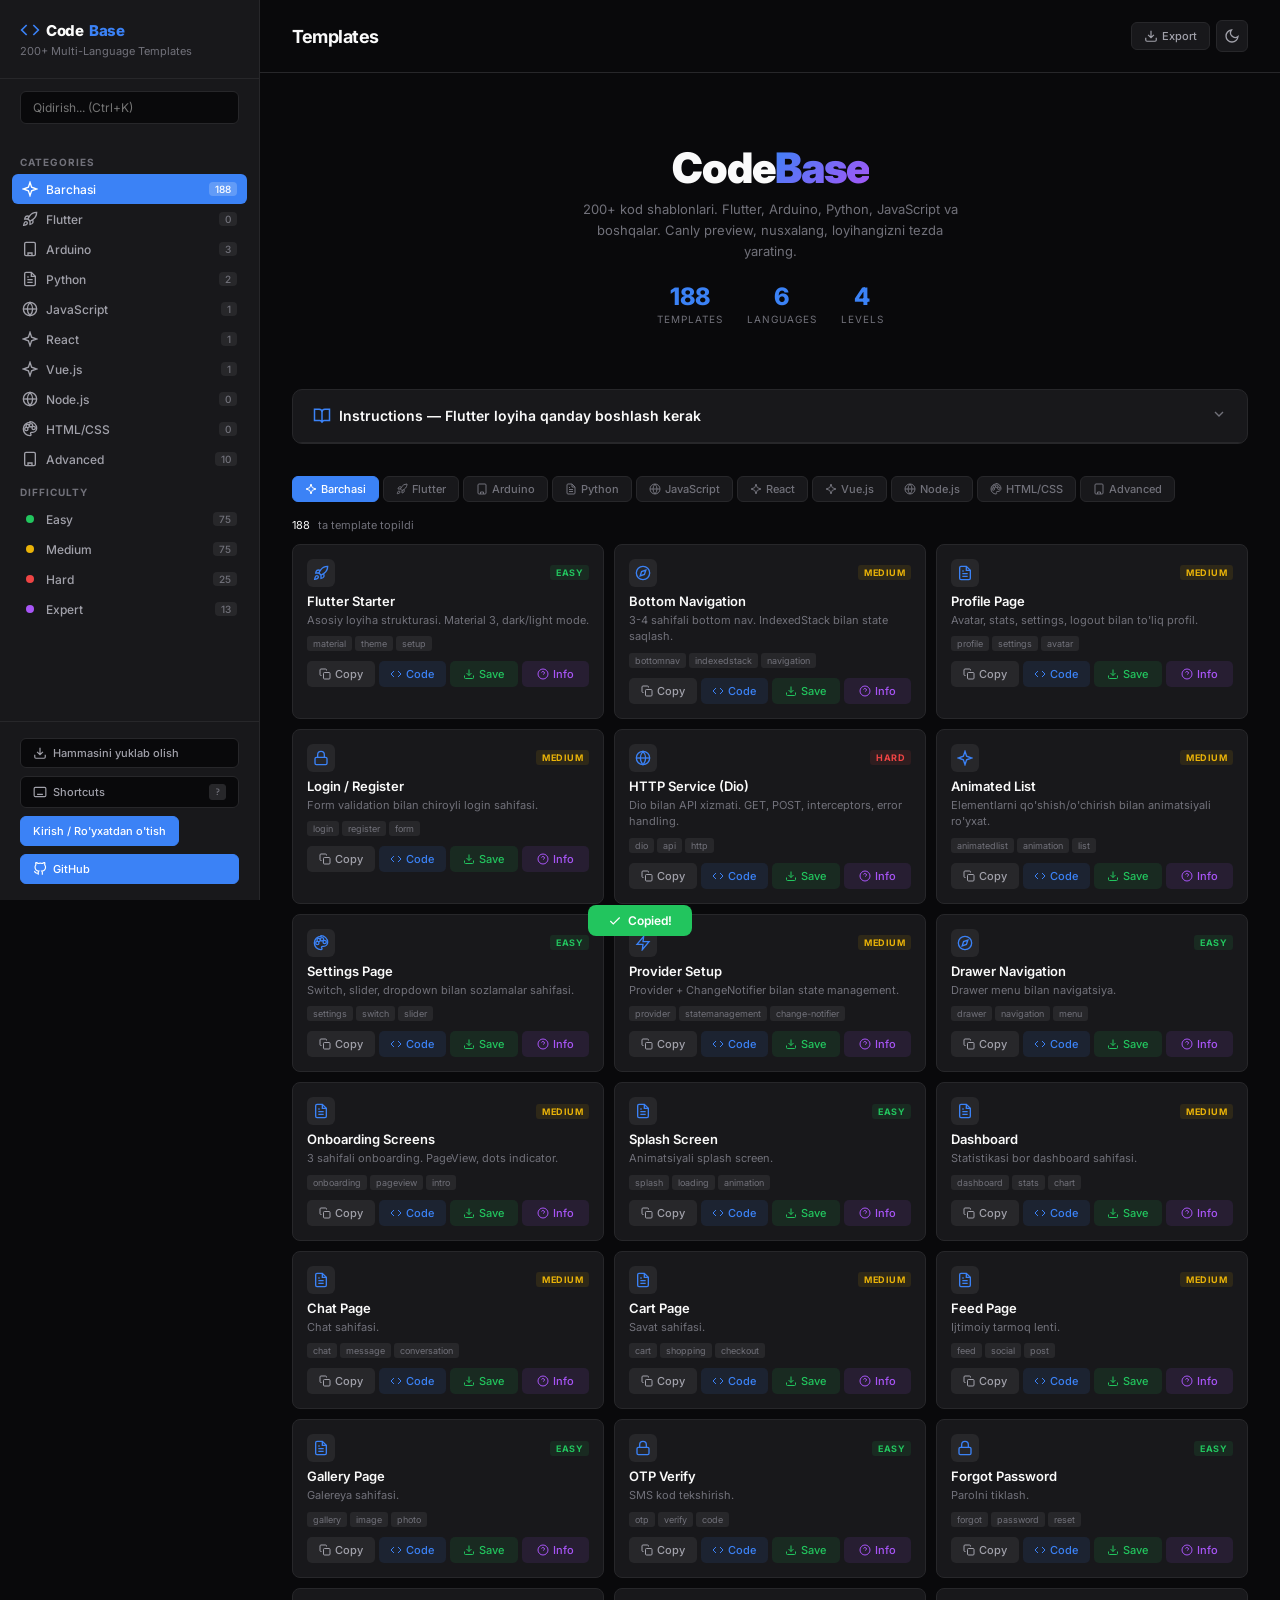
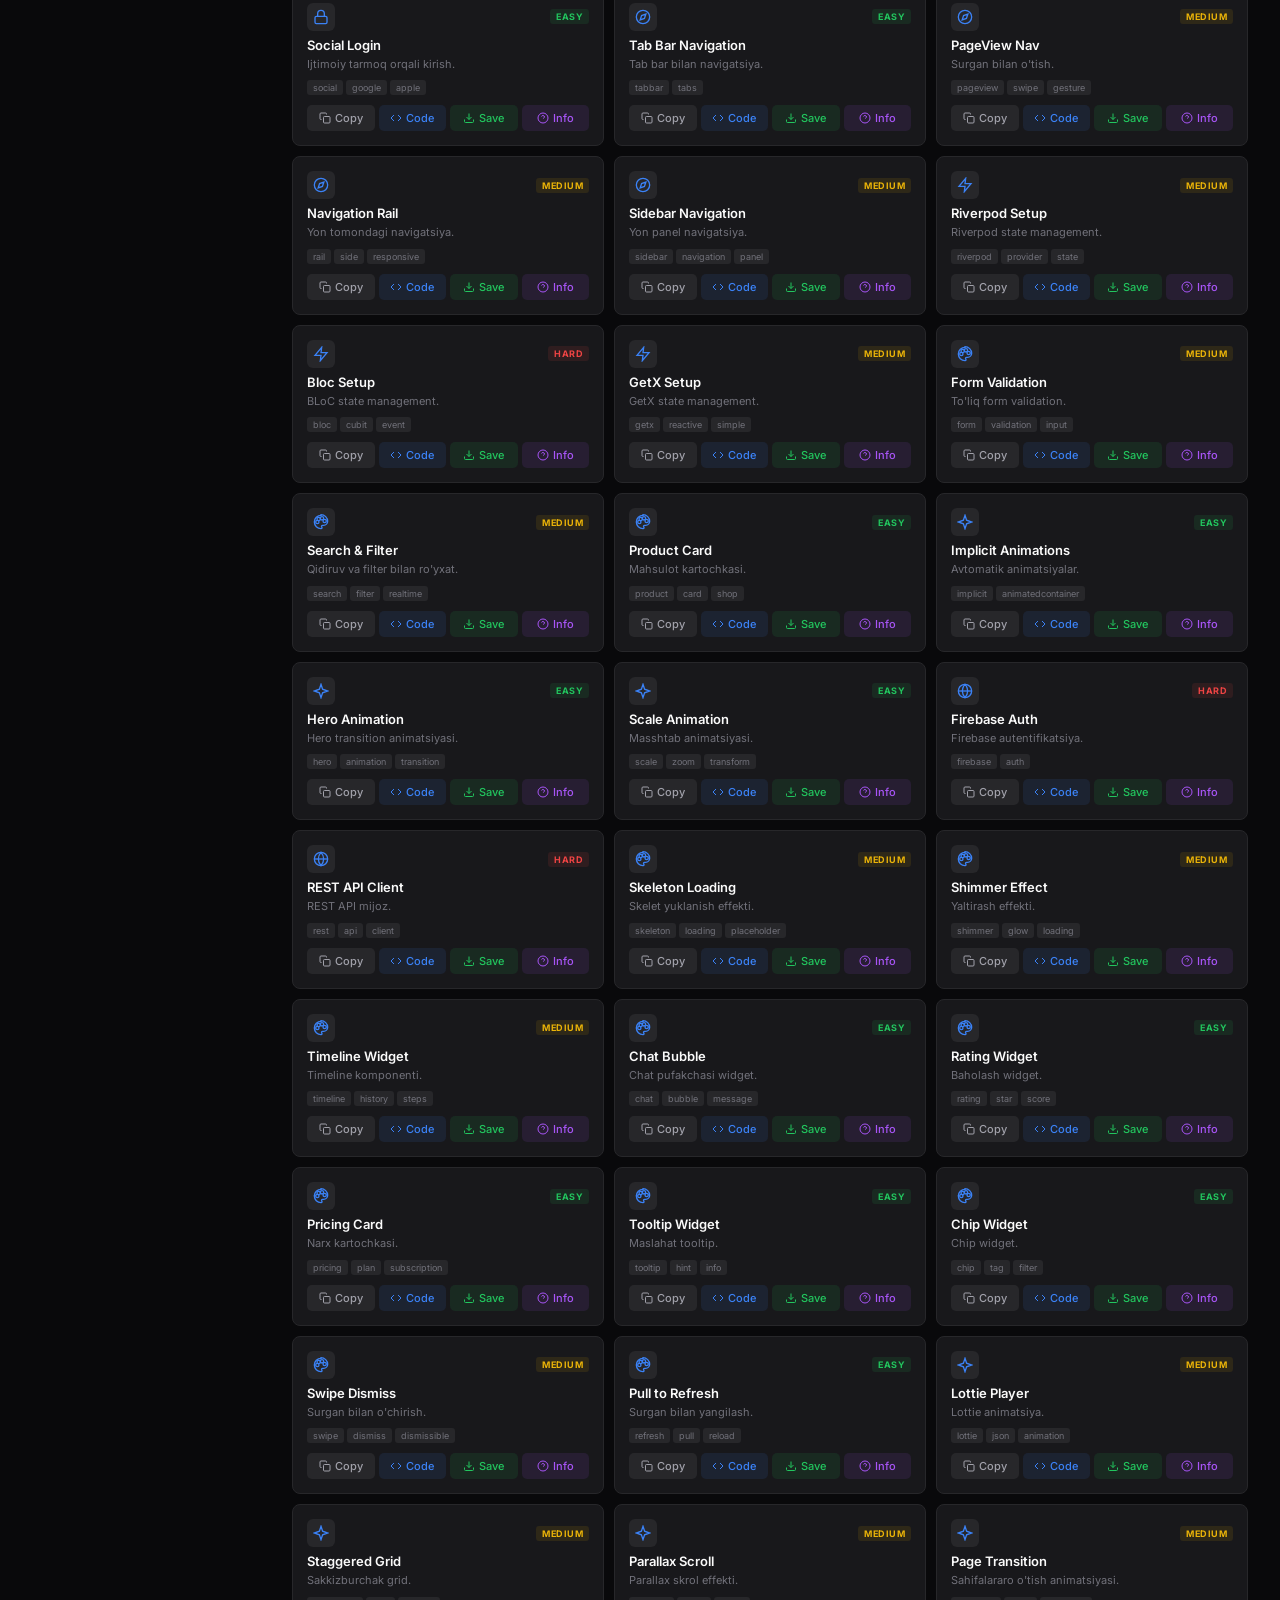
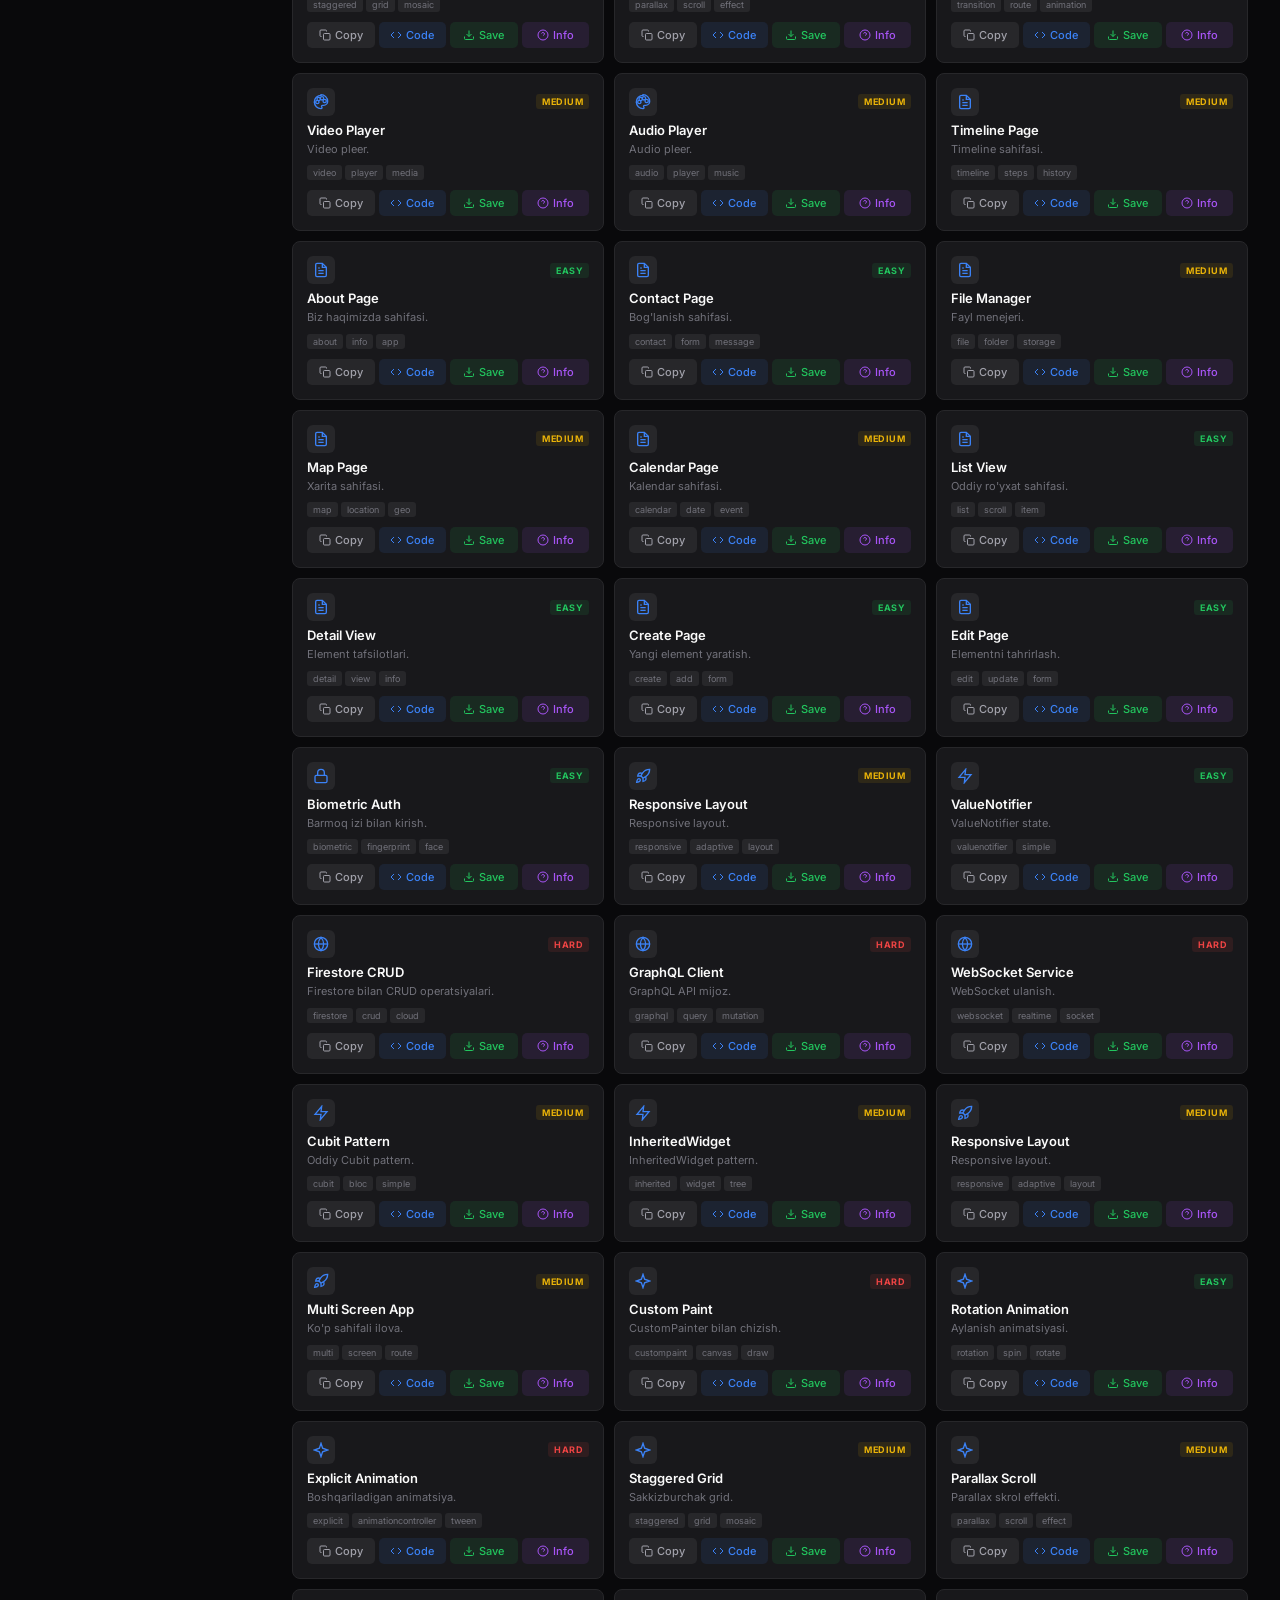
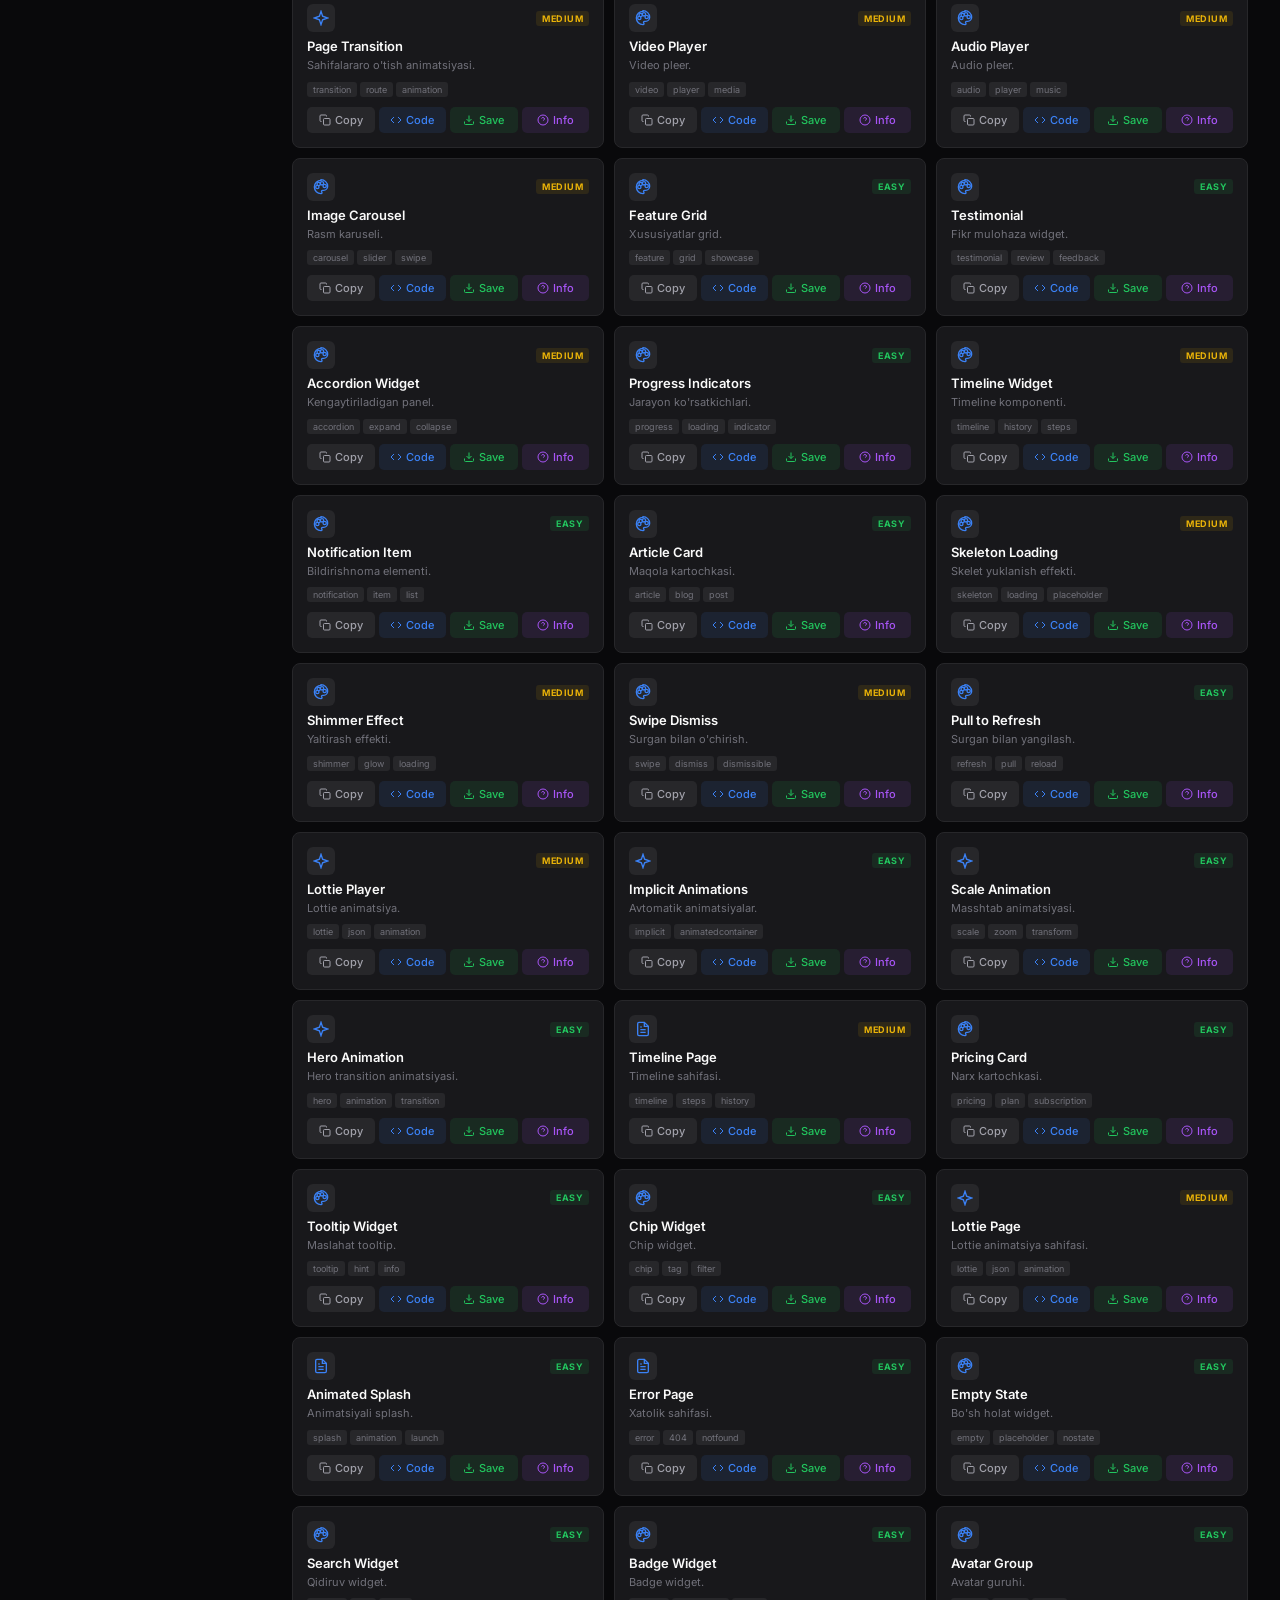
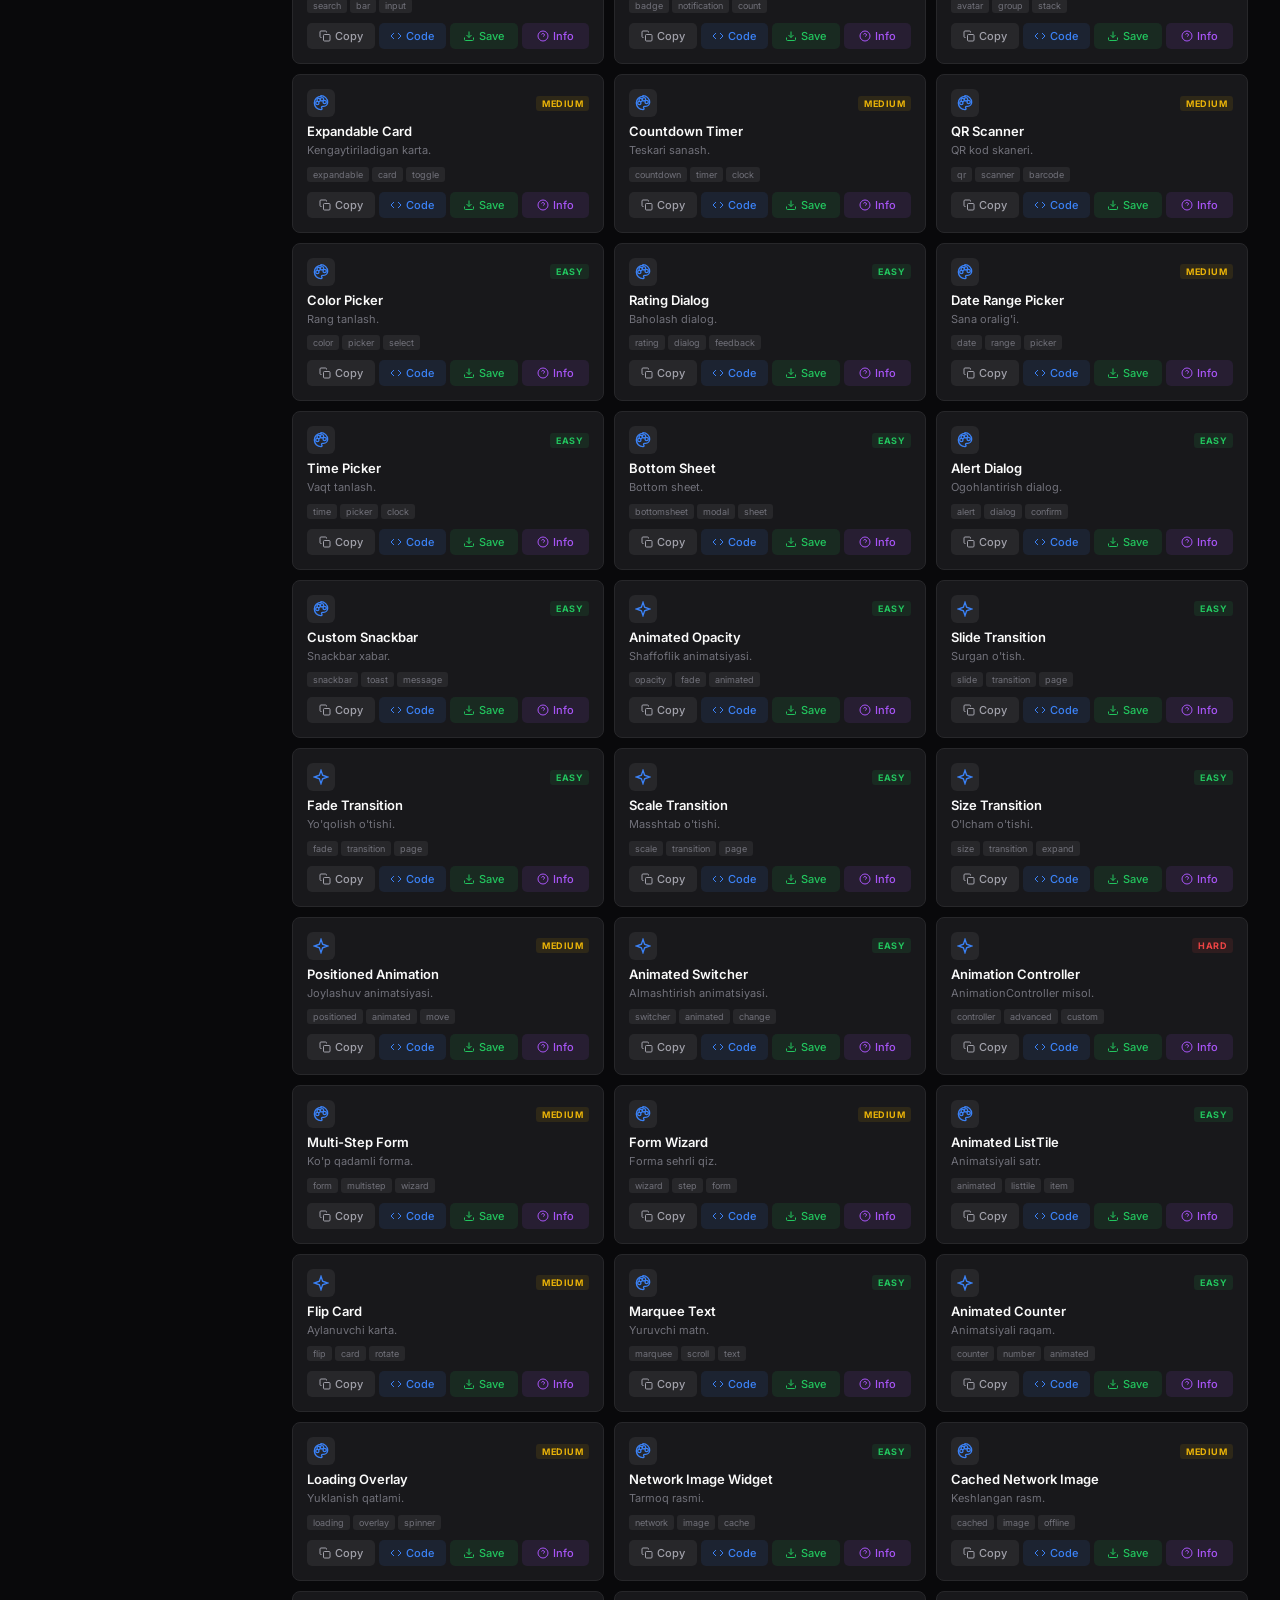
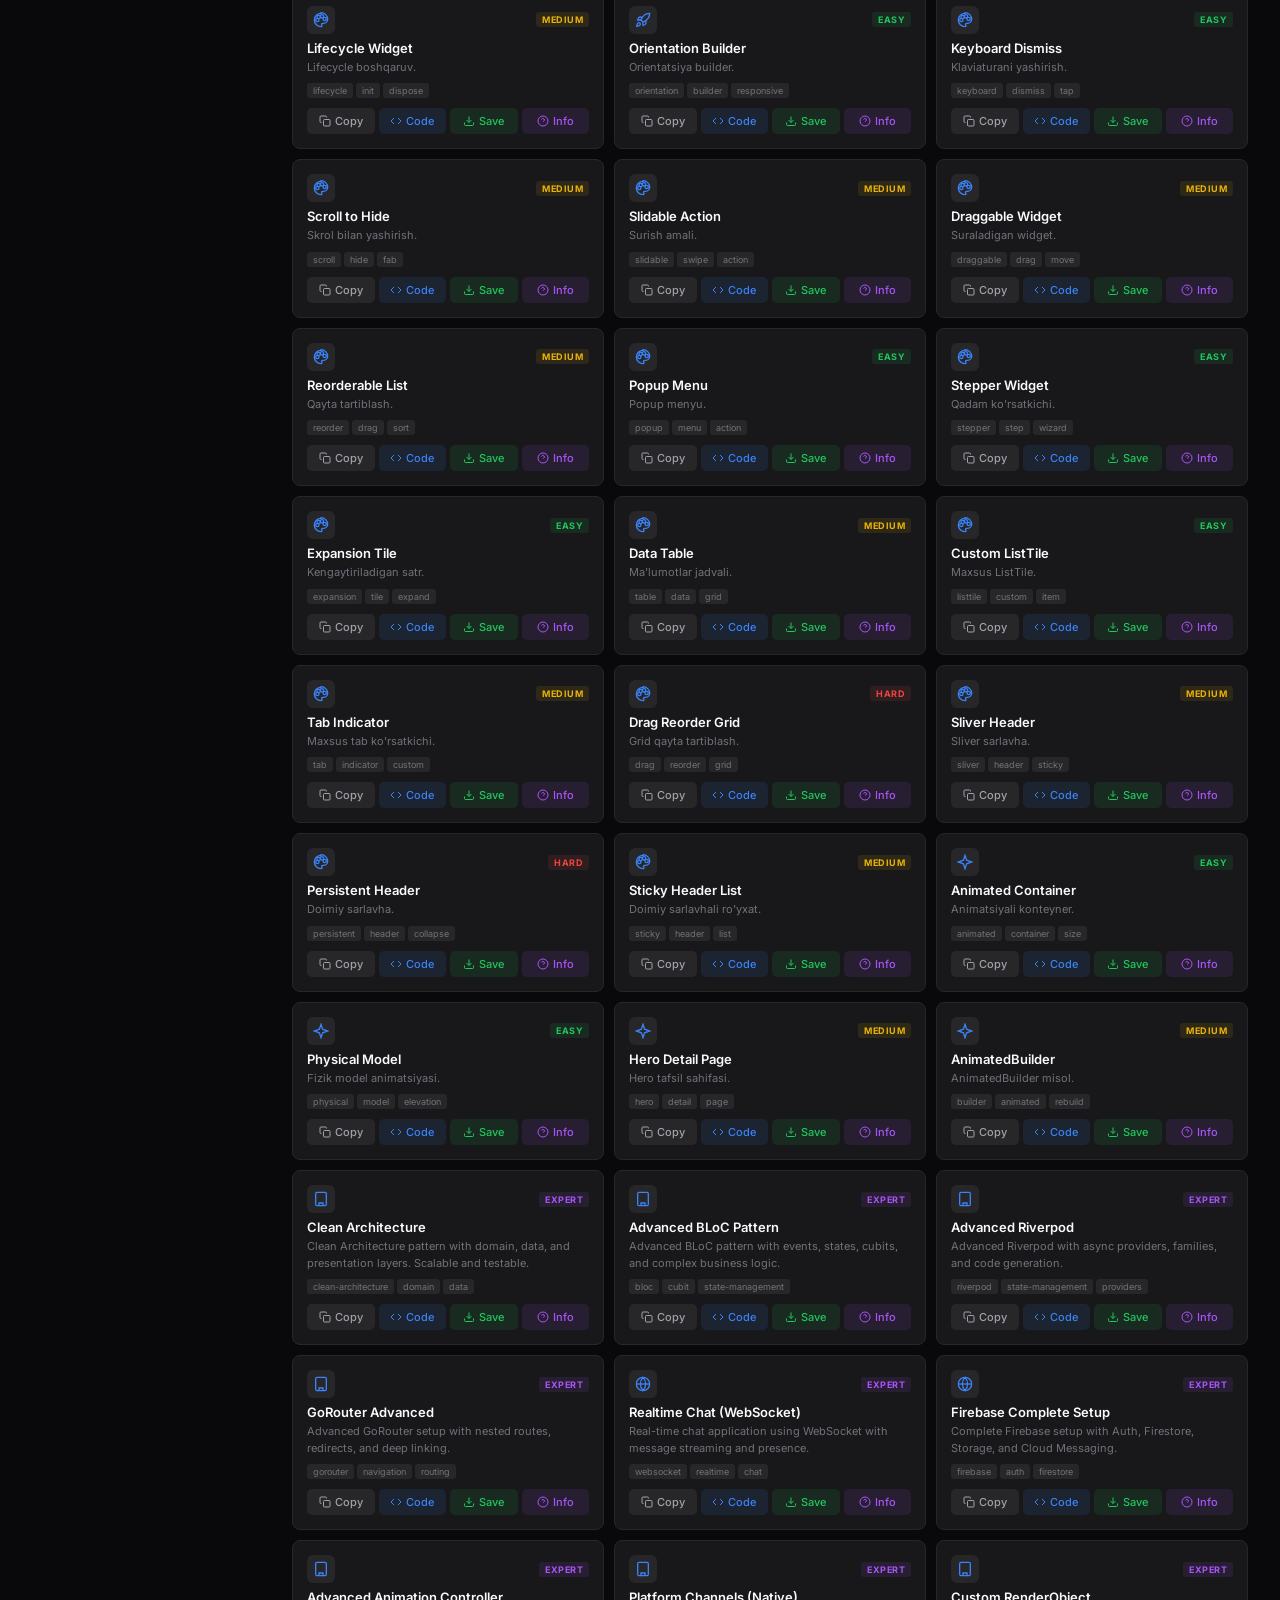
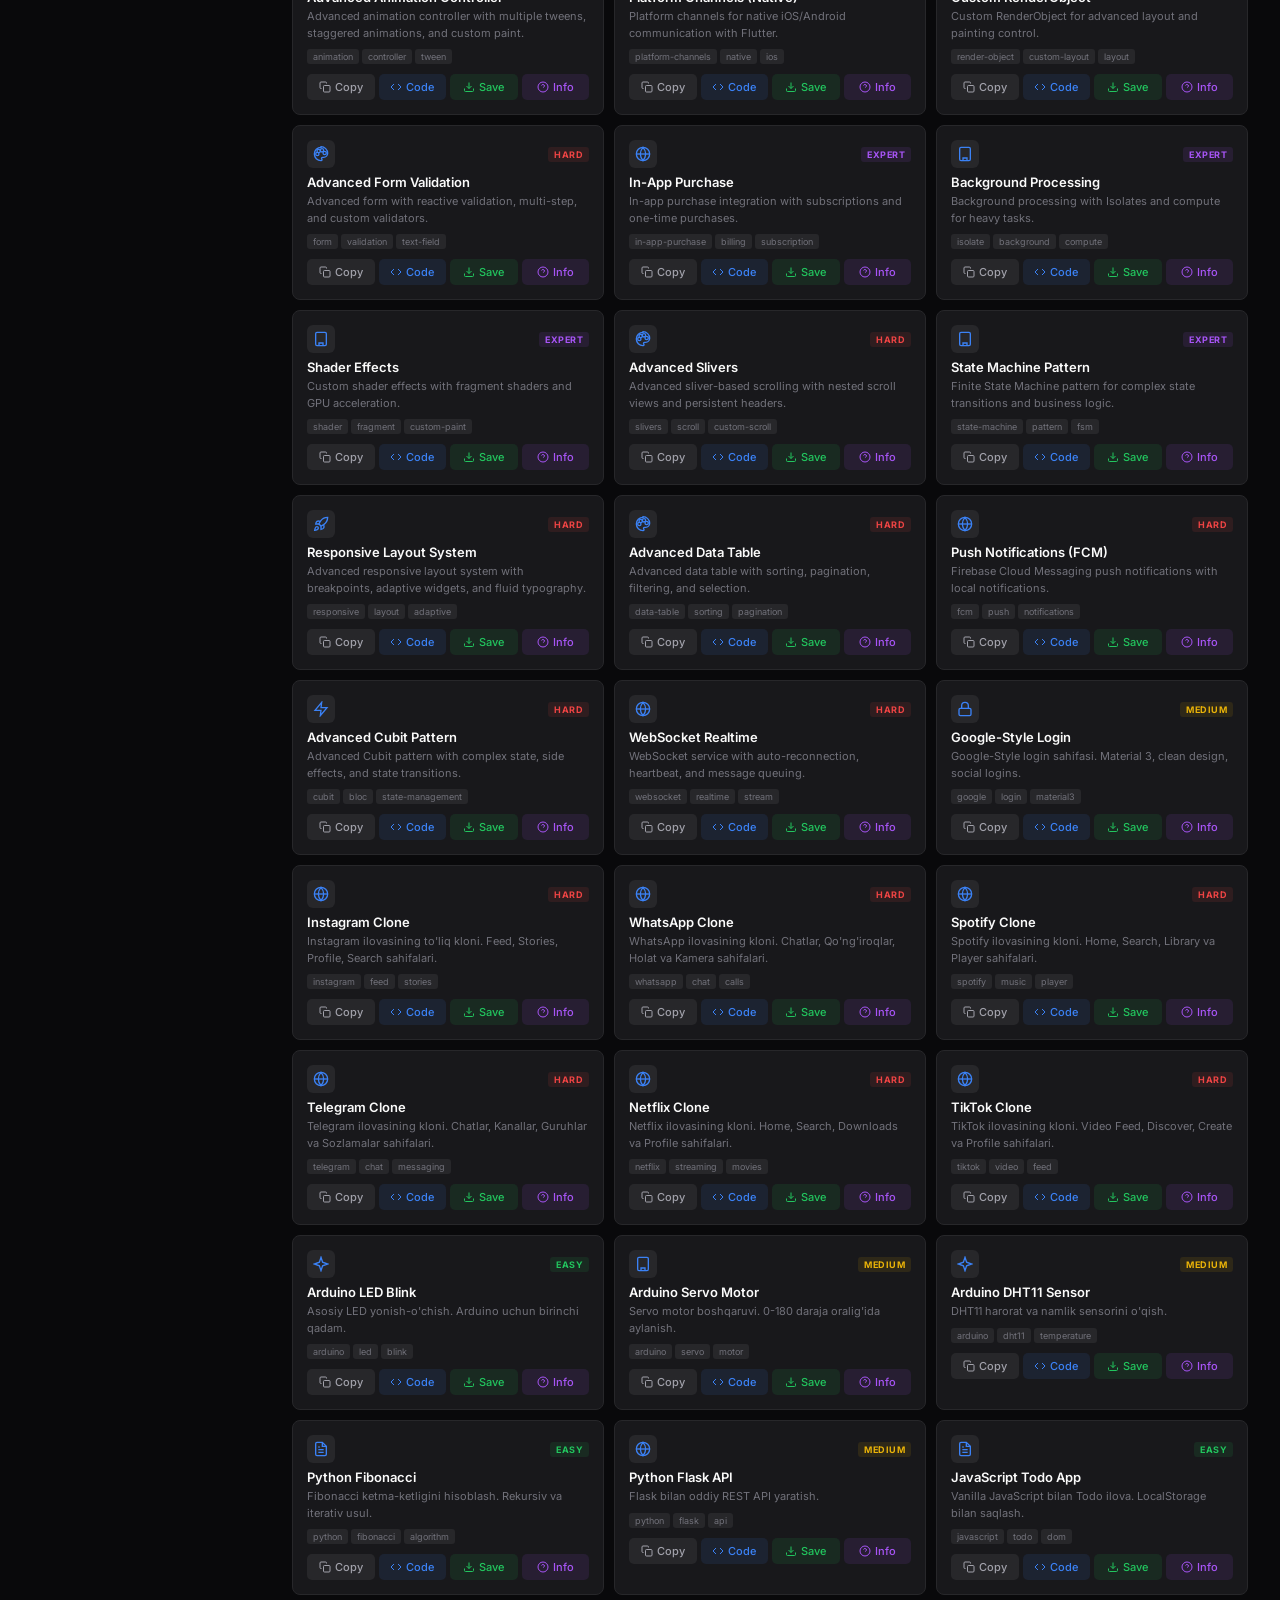
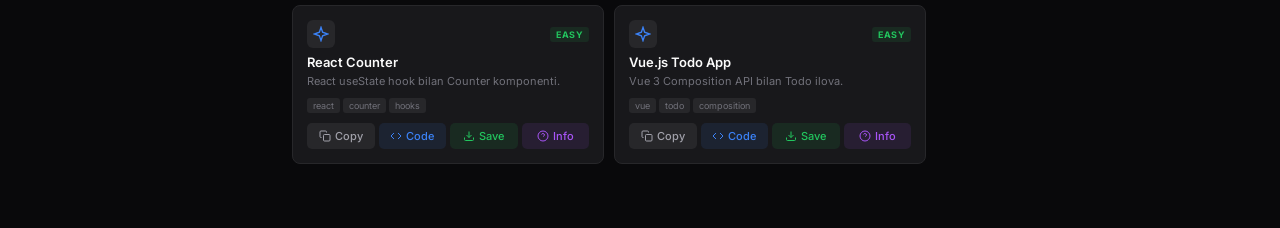
==== commit e4603c8f: "feat: rename to CodeBase + multi-language support + live preview + auth system - Renamed Flutter Tem" ====
--- a/index.html
+++ b/index.html
@@ -3,27 +3,27 @@
 <head>
 <meta charset="UTF-8">
 <meta name="viewport" content="width=device-width,initial-scale=1">
-<title>Flutter Templates Playground — 180+ Tayyor Flutter Shablonlar</title>
-<meta name="description" content="180+ tayyor Flutter template. Starter, sahifalar, auth, navigation, state management, API, animatsiyalar, UI widgets. Toping, nusxalang, loyihangizni tezda yarating.">
-<meta name="keywords" content="Flutter, templates, shablonlar, starter, auth, navigation, state management, provider, riverpod, bloc, dio, API, animations, Material 3, Cupertino, UI widgets, Uzbek, Flutter loyiha">
+<title>CodeBase — Multi-Language Code Templates & Live Preview</title>
+<meta name="description" content="200+ code templates for Flutter, Arduino, Python, JavaScript, React, and more. Live preview, copy-paste ready code, step-by-step instructions.">
+<meta name="keywords" content="code templates, Flutter, Arduino, Python, JavaScript, React, Vue, Node.js, live preview, code editor, programming, Uzbek">
 <meta name="author" content="Asadbek Abdulboqiyev">
 <meta name="robots" content="index, follow">
 <meta name="theme-color" content="#3b82f6">
 
 <meta property="og:type" content="website">
-<meta property="og:title" content="Flutter Templates Playground — 180+ Tayyor Flutter Shablonlar">
-<meta property="og:description" content="180+ tayyor Flutter template. Toping, nusxalang, loyihangizni tezda yarating.">
-<meta property="og:url" content="https://asadbekabdulboqiyev.github.io/flutter-templates-playground/">
-<meta property="og:site_name" content="Flutter Templates Playground">
+<meta property="og:title" content="CodeBase — Multi-Language Code Templates & Live Preview">
+<meta property="og:description" content="200+ code templates for Flutter, Arduino, Python, JavaScript, and more. Live preview, copy-paste ready.">
+<meta property="og:url" content="https://asadbekabdulboqiyev.github.io/codebase/">
+<meta property="og:site_name" content="CodeBase">
 <meta property="og:locale" content="uz_UZ">
 
 <meta name="twitter:card" content="summary_large_image">
-<meta name="twitter:title" content="Flutter Templates Playground — 180+ Tayyor Flutter Shablonlar">
-<meta name="twitter:description" content="180+ tayyor Flutter template. Toping, nusxalang, loyihangizni tezda yarating.">
+<meta name="twitter:title" content="CodeBase — Multi-Language Code Templates & Live Preview">
+<meta name="twitter:description" content="200+ code templates for Flutter, Arduino, Python, JavaScript, and more.">
 <meta name="twitter:creator" content="@tmeAsadbek">
 
-<link rel="canonical" href="https://asadbekabdulboqiyev.github.io/flutter-templates-playground/">
-<link rel="icon" href="data:image/svg+xml,<svg xmlns='http://www.w3.org/2000/svg' viewBox='0 0 100 100'><text y='.9em' font-size='90'>🎯</text></svg>">
+<link rel="canonical" href="https://asadbekabdulboqiyev.github.io/codebase/">
+<link rel="icon" href="data:image/svg+xml,<svg xmlns='http://www.w3.org/2000/svg' viewBox='0 0 100 100'><text y='.9em' font-size='90'>💻</text></svg>">
 <link rel="preconnect" href="https://fonts.googleapis.com">
 <link rel="preconnect" href="https://fonts.gstatic.com" crossorigin>
 <link href="https://fonts.googleapis.com/css2?family=Inter:wght@300;400;500;600;700;800;900&family=JetBrains+Mono:wght@400;500;600&display=swap" rel="stylesheet">
@@ -36,10 +36,10 @@
 <aside class="sidebar" id="sidebar" aria-label="Sidebar navigation">
   <div class="s-head">
     <div class="s-logo">
-      <svg viewBox="0 0 24 24" fill="none" stroke="currentColor" stroke-width="2" aria-hidden="true"><path d="M12 2L2 7l10 5 10-5-10-5zM2 17l10 5 10-5M2 12l10 5 10-5"/></svg>
-      Flutter<span style="color:var(--accent)">Templates</span>
-    </div>
-    <div class="s-sub">180+ Premium Templates</div>
+      <svg viewBox="0 0 24 24" fill="none" stroke="currentColor" stroke-width="2" aria-hidden="true"><polyline points="16 18 22 12 16 6"/><polyline points="8 6 2 12 8 18"/></svg>
+      Code<span style="color:var(--accent)">Base</span>
+    </div>
+    <div class="s-sub">200+ Multi-Language Templates</div>
   </div>
   <div class="s-search">
     <label for="search" class="sr-only">Templates qidirish</label>
@@ -55,7 +55,8 @@
       <svg viewBox="0 0 24 24" fill="none" stroke="currentColor" stroke-width="2" aria-hidden="true"><rect x="2" y="4" width="20" height="16" rx="2"/><path d="M6 8h.01M10 8h.01M14 8h.01M18 8h.01M8 12h.01M12 12h.01M16 12h.01M7 16h10"/></svg>
       Shortcuts <span class="kbd">?</span>
     </button>
-    <button class="s-btn primary" onclick="window.open('https://github.com/asadbekabdulboqiyev/flutter-templates-playground','_blank')" aria-label="GitHub repository">
+    <div id="userSection"></div>
+    <button class="s-btn primary" onclick="window.open('https://github.com/asadbekabdulboqiyev/codebase','_blank')" aria-label="GitHub repository">
       <svg viewBox="0 0 24 24" fill="none" stroke="currentColor" stroke-width="2" aria-hidden="true"><path d="M9 19c-5 1.5-5-2.5-7-3m14 6v-3.87a3.37 3.37 0 00-.94-2.61c3.14-.35 6.44-1.54 6.44-7A5.44 5.44 0 0020 4.77 5.07 5.07 0 0019.91 1S18.73.65 16 2.48a13.38 13.38 0 00-7 0C6.27.65 5.09 1 5.09 1A5.07 5.07 0 005 4.77a5.44 5.44 0 00-1.5 3.78c0 5.42 3.3 6.61 6.44 7A3.37 3.37 0 009 18.13V22"/></svg>
       GitHub
     </button>
@@ -78,11 +79,11 @@
 
   <div class="m-content">
     <div class="hero-section">
-      <h1>Flutter <span>Templates</span><br>Playground</h1>
-      <p>180+ tayyor Flutter template. Toping, nusxalang, loyihangizni tezda yarating.</p>
+      <h1>Code<span>Base</span></h1>
+      <p>200+ kod shablonlari. Flutter, Arduino, Python, JavaScript va boshqalar. Canly preview, nusxalang, loyihangizni tezda yarating.</p>
       <div class="hero-stats" role="list" aria-label="Statistics">
-        <div class="hero-stat" role="listitem"><div class="num" id="totalCount">180</div><div class="lbl">Templates</div></div>
-        <div class="hero-stat" role="listitem"><div class="num">9</div><div class="lbl">Categories</div></div>
+        <div class="hero-stat" role="listitem"><div class="num" id="totalCount">200</div><div class="lbl">Templates</div></div>
+        <div class="hero-stat" role="listitem"><div class="num">6</div><div class="lbl">Languages</div></div>
         <div class="hero-stat" role="listitem"><div class="num">4</div><div class="lbl">Levels</div></div>
       </div>
     </div>
@@ -154,6 +155,10 @@
       <button class="m-action" onclick="showInstructions()" title="Instructions" aria-label="Show instructions">
         <svg viewBox="0 0 24 24" fill="none" stroke="currentColor" stroke-width="2" aria-hidden="true"><circle cx="12" cy="12" r="10"/><path d="M9.09 9a3 3 0 015.83 1c0 2-3 3-3 3"/><line x1="12" y1="17" x2="12.01" y2="17"/></svg>
         Instructions
+      </button>
+      <button class="m-action" onclick="runLivePreview()" title="Run" aria-label="Run live preview" style="background:rgba(34,197,94,.1);color:var(--green)">
+        <svg viewBox="0 0 24 24" fill="none" stroke="currentColor" stroke-width="2" aria-hidden="true"><polygon points="5 3 19 12 5 21 5 3"/></svg>
+        Run
       </button>
       <button class="m-close" onclick="closeModal()" aria-label="Close modal">
         <svg width="12" height="12" viewBox="0 0 24 24" fill="none" stroke="currentColor" stroke-width="2" aria-hidden="true"><line x1="18" y1="6" x2="6" y2="18"/><line x1="6" y1="6" x2="18" y2="18"/></svg>
@@ -235,6 +240,54 @@
   <span id="toastMsg">Copied!</span>
 </div>
 
+<div class="auth-overlay" id="authOverlay" onclick="if(event.target===this)closeAuthModal()">
+<div class="auth-panel">
+  <div class="auth-head">
+    <h2>
+      <svg viewBox="0 0 24 24" fill="none" stroke="currentColor" stroke-width="2" aria-hidden="true"><path d="M20 21v-2a4 4 0 00-4-4H8a4 4 0 00-4 4v2"/><circle cx="12" cy="7" r="4"/></svg>
+      <span id="authTitle">Kirish</span>
+    </h2>
+    <button class="m-close" onclick="closeAuthModal()" aria-label="Close auth">
+      <svg width="12" height="12" viewBox="0 0 24 24" fill="none" stroke="currentColor" stroke-width="2" aria-hidden="true"><line x1="18" y1="6" x2="6" y2="18"/><line x1="6" y1="6" x2="18" y2="18"/></svg>
+    </button>
+  </div>
+  <div class="auth-tabs">
+    <button class="auth-tab active" data-tab="login" onclick="switchAuthTab('login')">Kirish</button>
+    <button class="auth-tab" data-tab="register" onclick="switchAuthTab('register')">Ro'yxatdan o'tish</button>
+  </div>
+  <form class="auth-form" onsubmit="handleAuth(event)">
+    <div id="nameField" style="display:none">
+      <label for="authName">Ism</label>
+      <input type="text" id="authName" placeholder="Ismingiz">
+    </div>
+    <div>
+      <label for="authEmail">Email</label>
+      <input type="email" id="authEmail" placeholder="email@example.com" required>
+    </div>
+    <div>
+      <label for="authPass">Parol</label>
+      <input type="password" id="authPass" placeholder="Kamida 6 ta belgi" required minlength="6">
+    </div>
+    <button type="submit" class="s-btn primary" style="width:100%;justify-content:center;padding:10px">Davom etish</button>
+  </form>
+</div>
+</div>
+
+<div class="preview-overlay" id="previewOverlay" onclick="if(event.target===this)closePreviewOverlay()">
+<div class="preview-panel">
+  <div class="inst-panel-head">
+    <h2>
+      <svg viewBox="0 0 24 24" fill="none" stroke="currentColor" stroke-width="2" aria-hidden="true"><rect x="2" y="3" width="20" height="14" rx="2"/><line x1="8" y1="21" x2="16" y2="21"/><line x1="12" y1="17" x2="12" y2="21"/></svg>
+      Live Preview
+    </h2>
+    <button class="m-close" onclick="closePreviewOverlay()" aria-label="Close preview">
+      <svg width="12" height="12" viewBox="0 0 24 24" fill="none" stroke="currentColor" stroke-width="2" aria-hidden="true"><line x1="18" y1="6" x2="6" y2="18"/><line x1="6" y1="6" x2="18" y2="18"/></svg>
+    </button>
+  </div>
+  <div class="preview-body" id="previewContent2"></div>
+</div>
+</div>
+
 <script src="app.js"></script>
 </body>
 </html>
--- a/styles.css
+++ b/styles.css
@@ -161,3 +161,21 @@
 .inst-panel-body strong{color:var(--text)}
 .inst-panel-body em{color:var(--text3)}
 .sr-only{position:absolute;width:1px;height:1px;padding:0;margin:-1px;overflow:hidden;clip:rect(0,0,0,0);white-space:nowrap;border:0}
+.auth-overlay{display:none;position:fixed;inset:0;z-index:350;background:rgba(0,0,0,.7);backdrop-filter:blur(4px);align-items:center;justify-content:center;padding:20px}
+.auth-overlay.on{display:flex}
+.auth-panel{background:var(--bg2);border:1px solid var(--border);border-radius:10px;width:100%;max-width:400px;overflow:hidden;animation:modalIn .2s ease}
+.auth-head{display:flex;align-items:center;justify-content:space-between;padding:16px 20px;border-bottom:1px solid var(--border)}
+.auth-head h2{font-size:16px;font-weight:700;display:flex;align-items:center;gap:8px}
+.auth-head h2 svg{width:20px;height:20px;color:var(--accent)}
+.auth-tabs{display:flex;border-bottom:1px solid var(--border)}
+.auth-tab{flex:1;padding:10px;font-size:12px;font-weight:600;background:transparent;color:var(--text3);border:none;cursor:pointer;font-family:var(--sans);transition:all .15s;border-bottom:2px solid transparent}
+.auth-tab:hover{color:var(--text)}
+.auth-tab.active{color:var(--accent);border-bottom-color:var(--accent)}
+.auth-form{padding:20px;display:flex;flex-direction:column;gap:14px}
+.auth-form label{font-size:11px;font-weight:600;color:var(--text2);text-transform:uppercase;letter-spacing:.5px}
+.auth-form input{width:100%;padding:10px 12px;border-radius:6px;border:1px solid var(--border);background:var(--bg);color:var(--text);font-size:13px;font-family:var(--sans);outline:none;transition:border-color .2s}
+.auth-form input:focus{border-color:var(--accent)}
+.preview-overlay{display:none;position:fixed;inset:0;z-index:350;background:rgba(0,0,0,.7);backdrop-filter:blur(4px);align-items:center;justify-content:center;padding:20px}
+.preview-overlay.on{display:flex}
+.preview-panel{background:var(--bg2);border:1px solid var(--border);border-radius:10px;width:100%;max-width:1000px;height:80vh;overflow:hidden;display:flex;flex-direction:column;animation:modalIn .2s ease}
+.preview-body{flex:1;overflow:auto;background:var(--bg);padding:0}
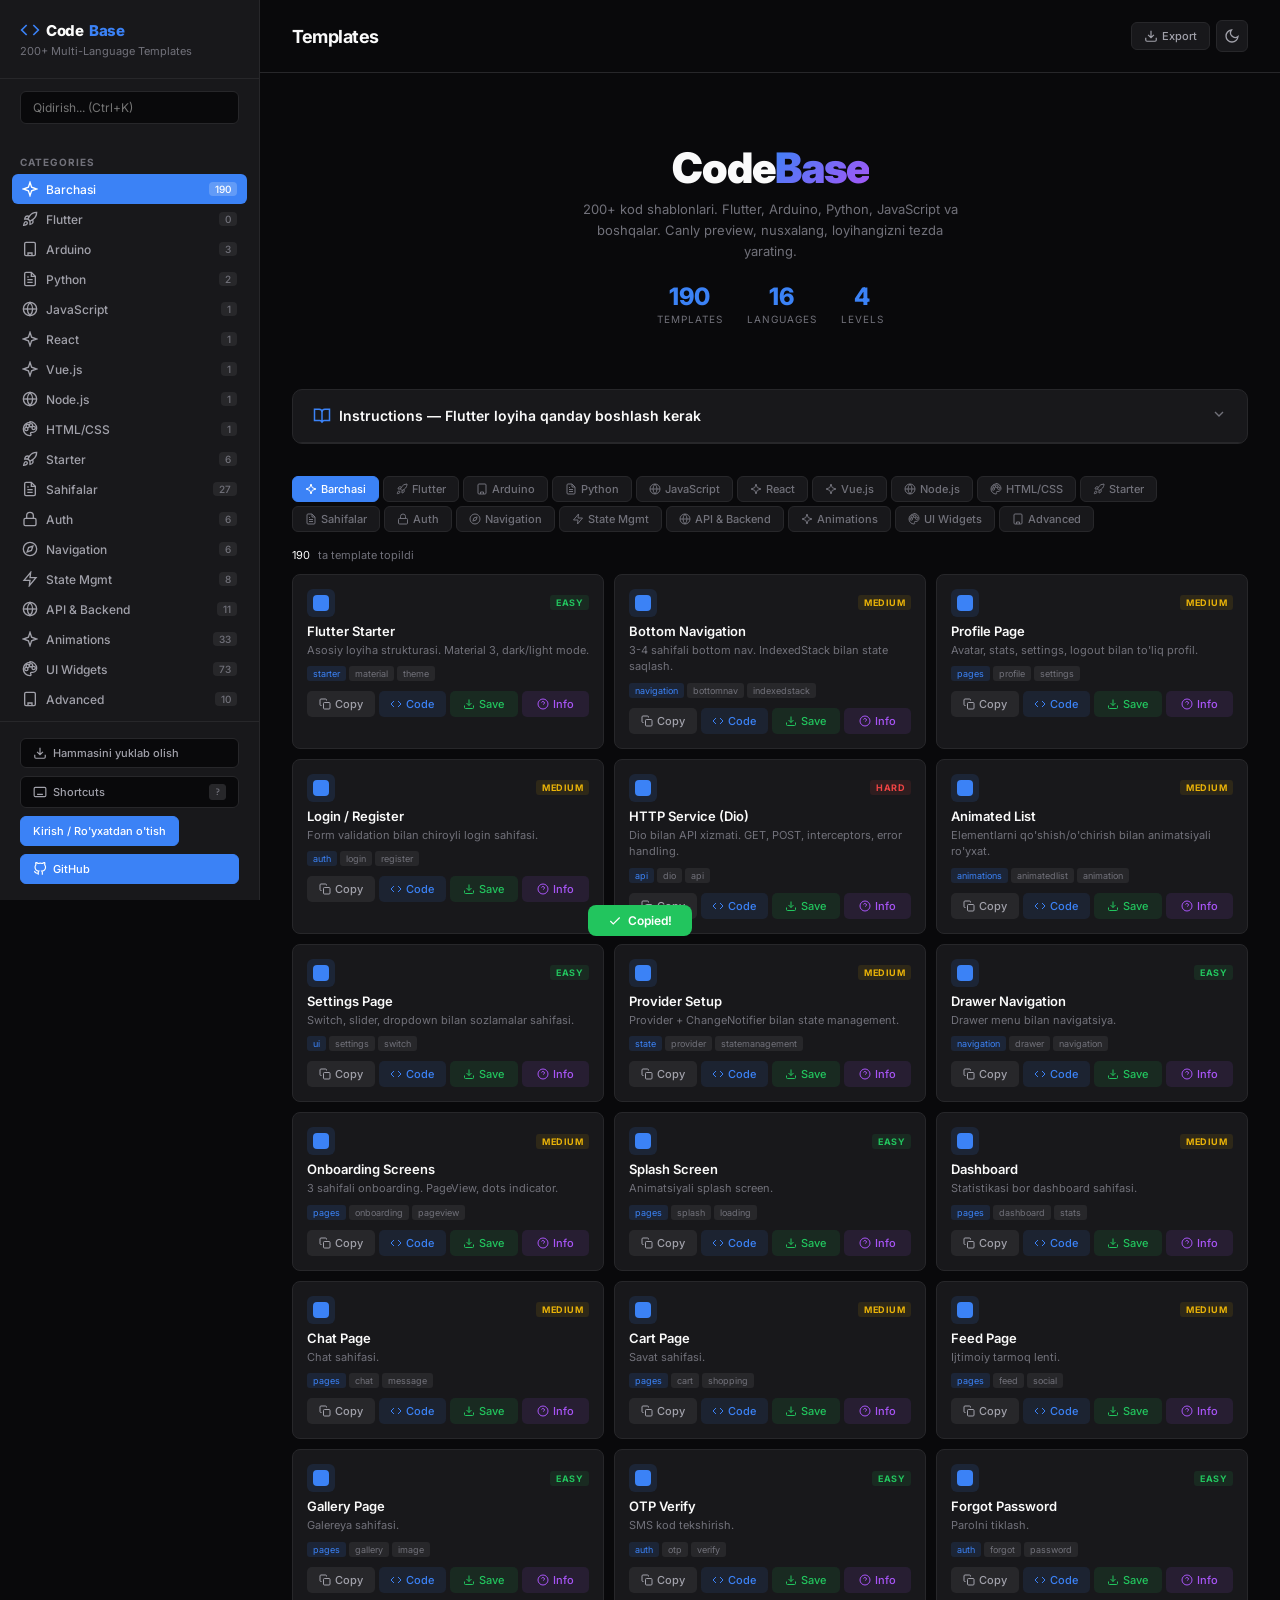
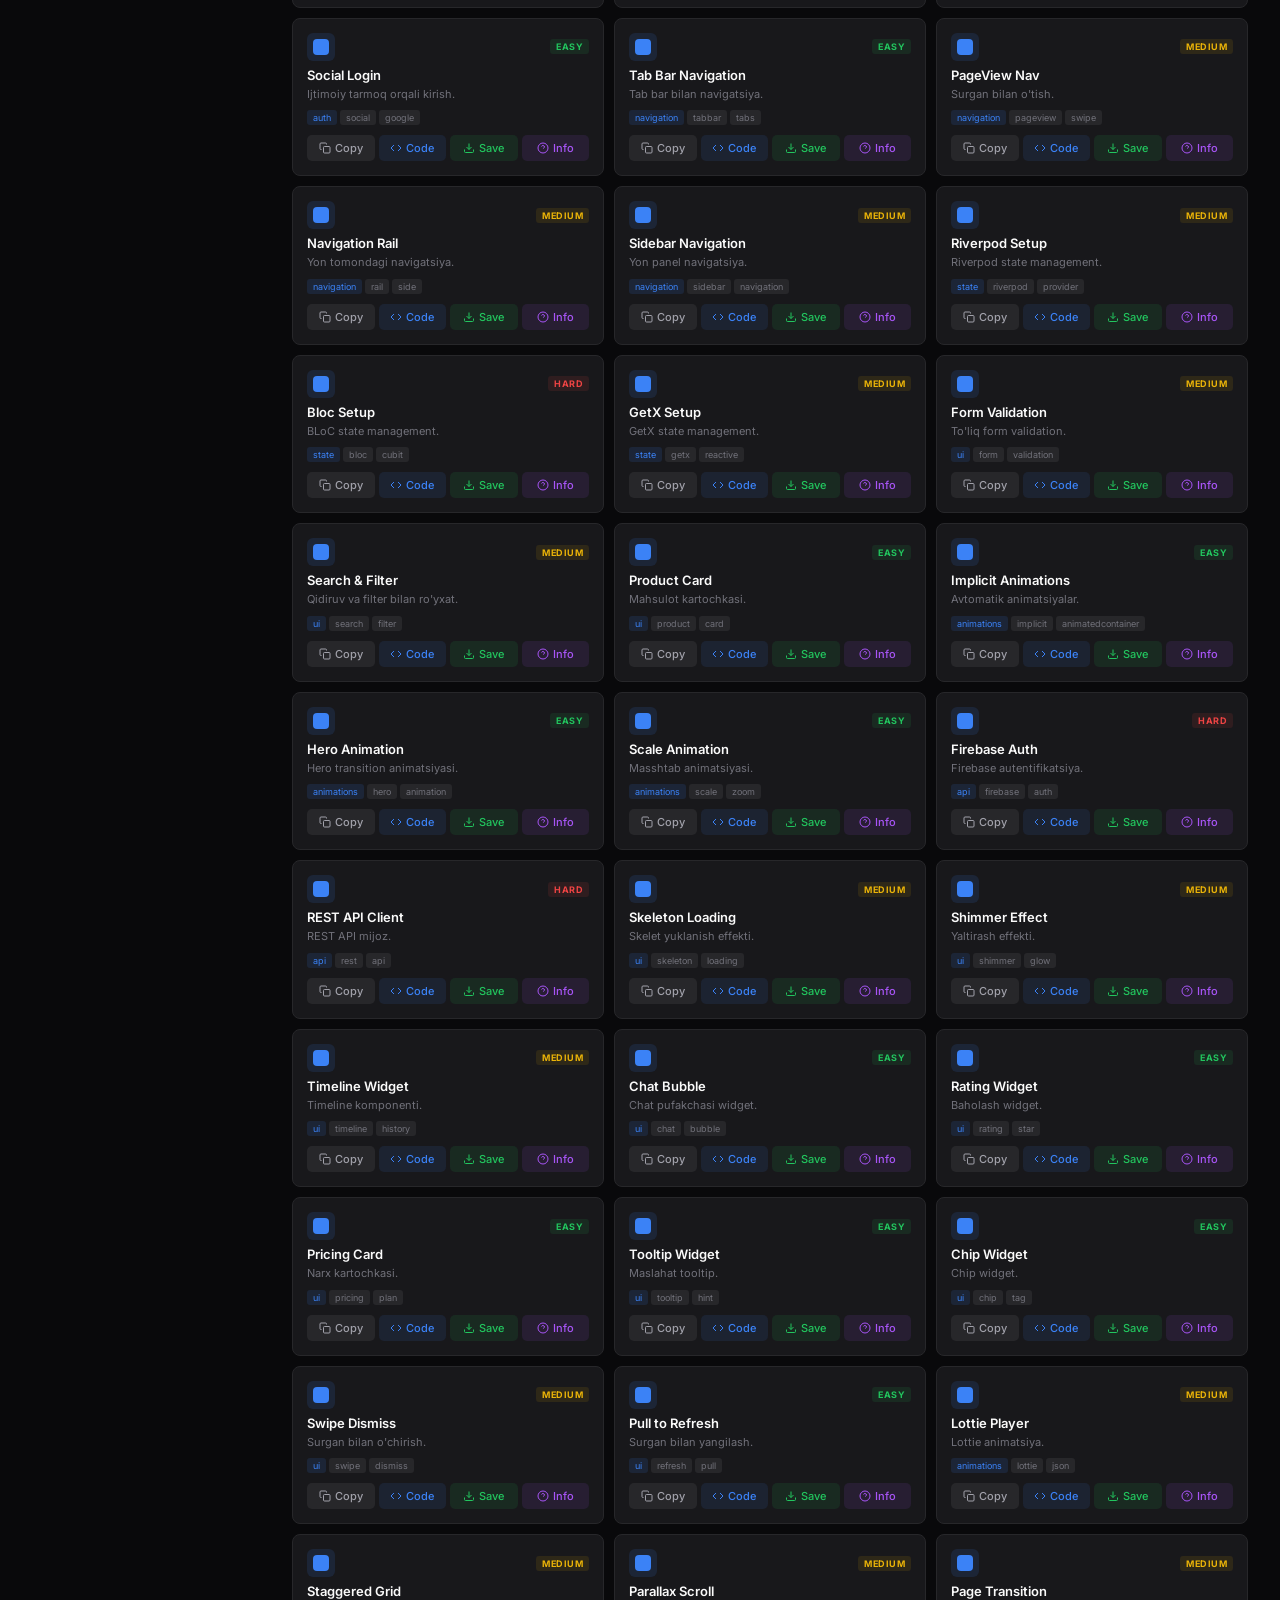
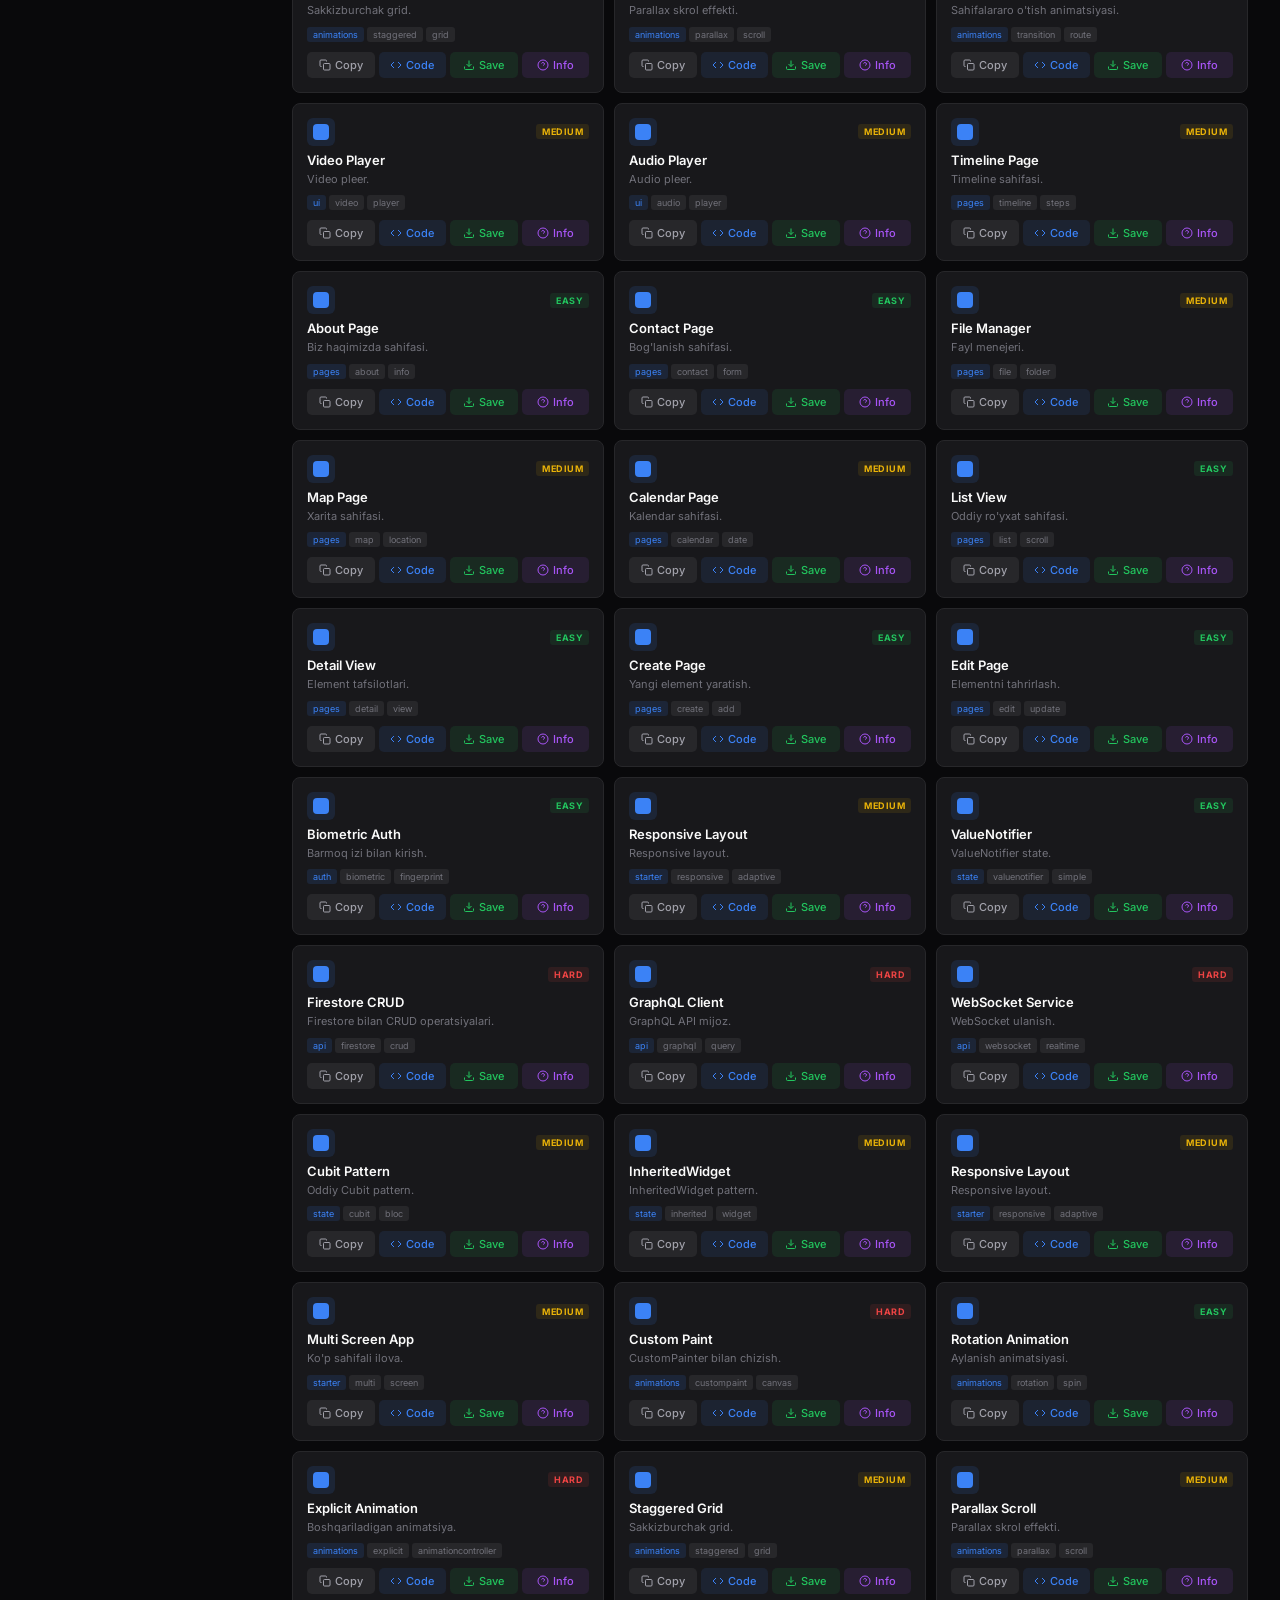
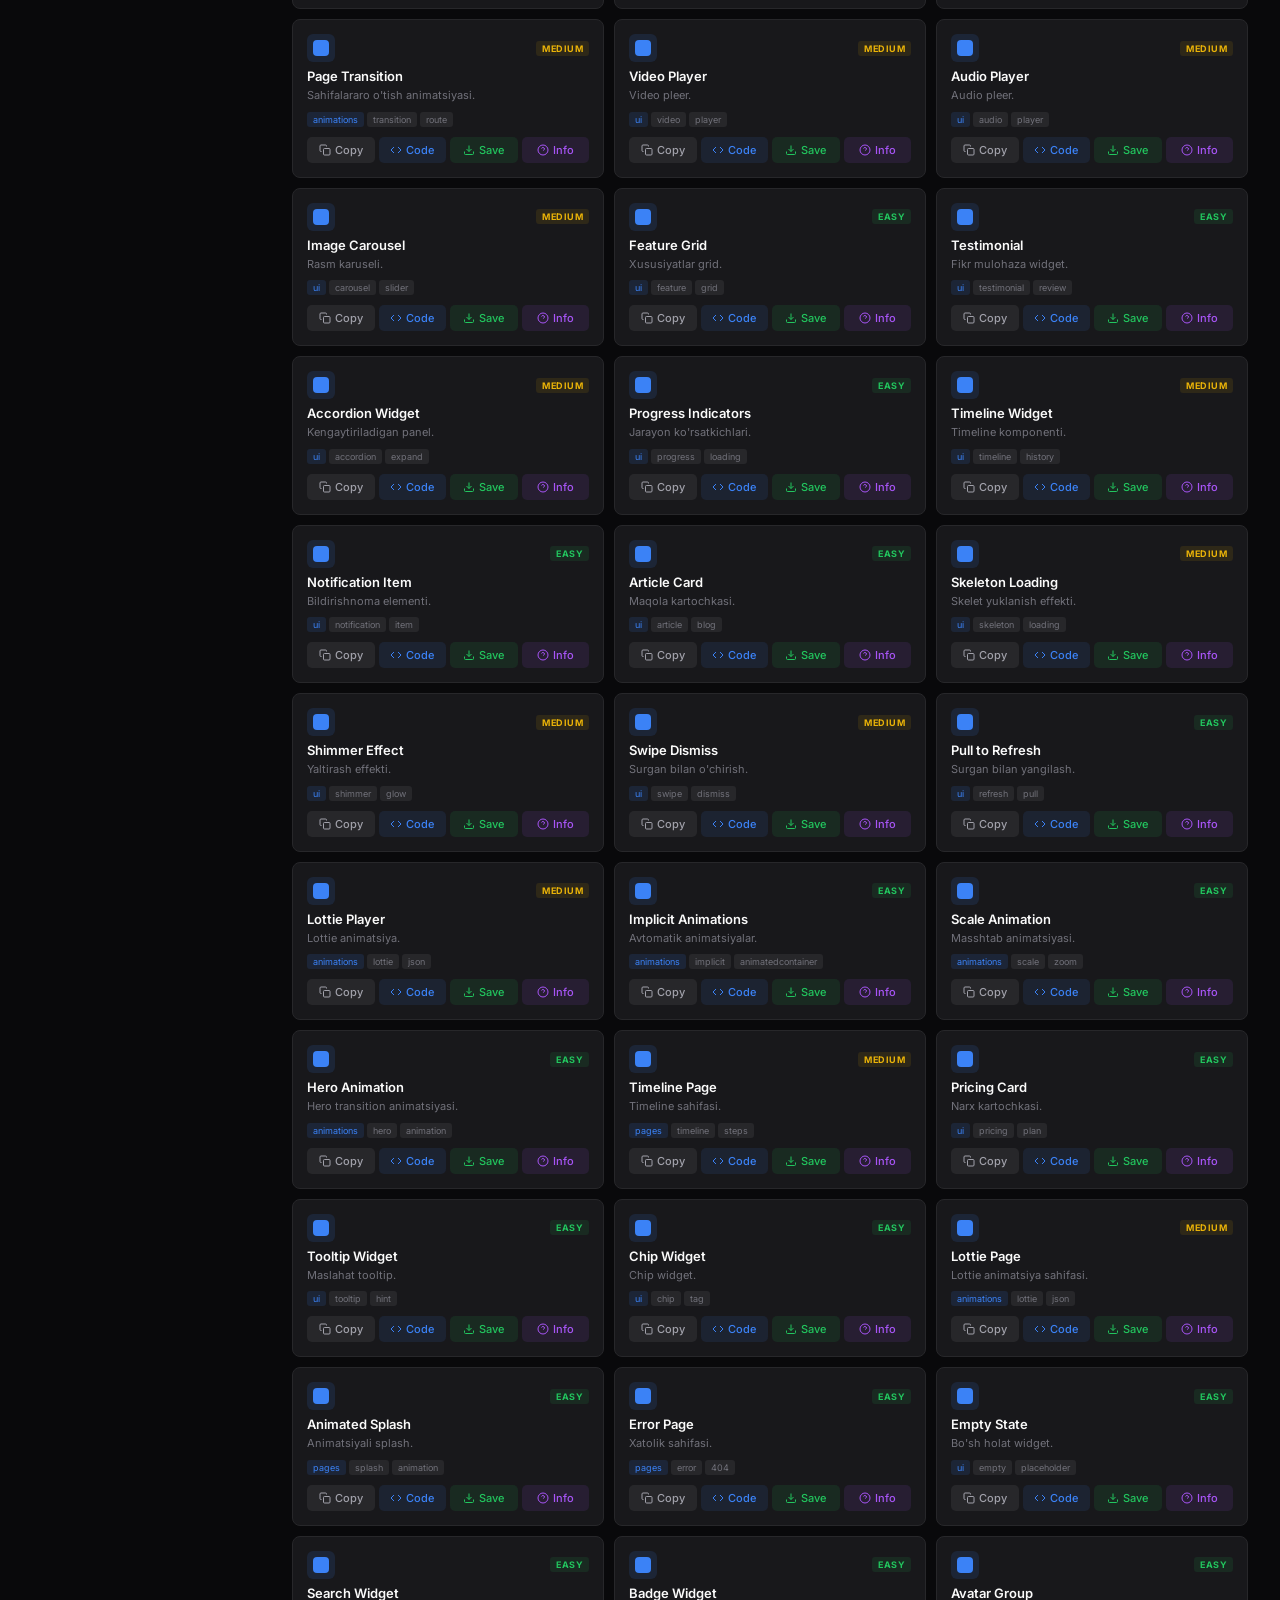
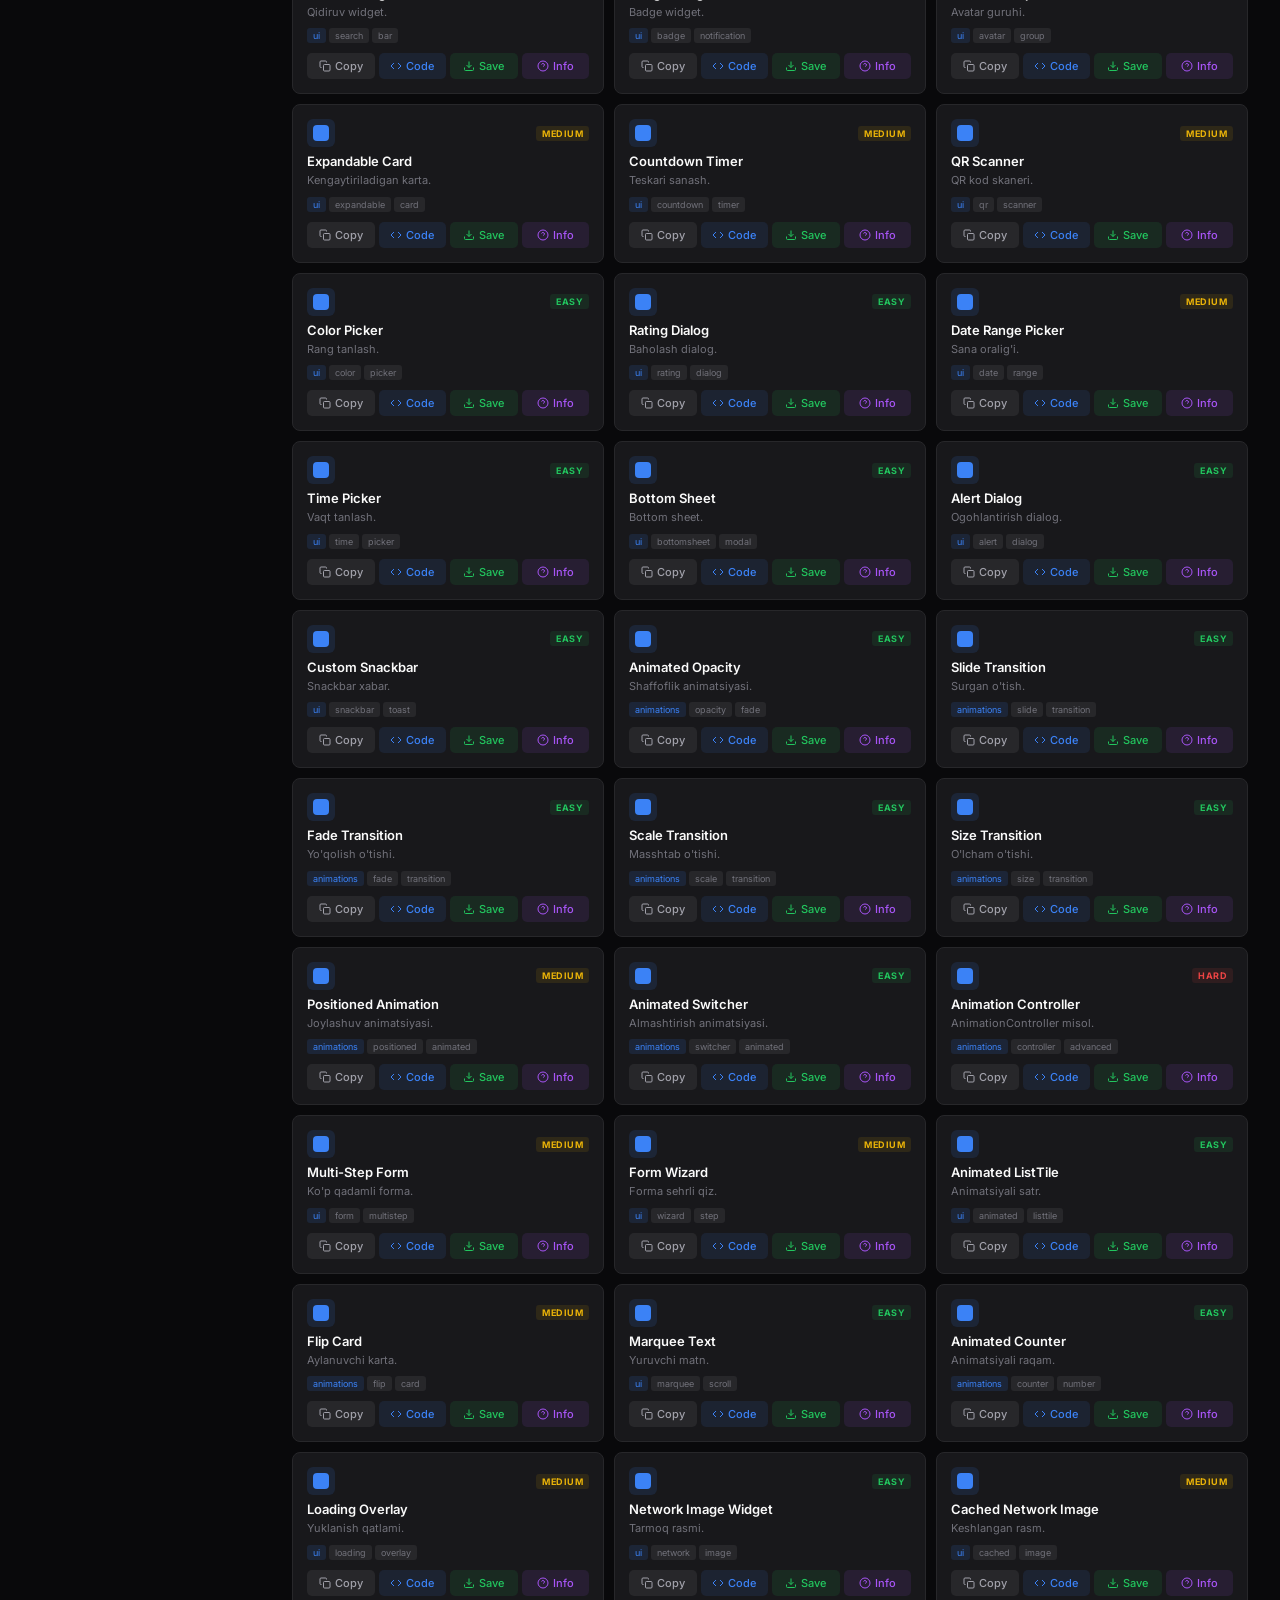
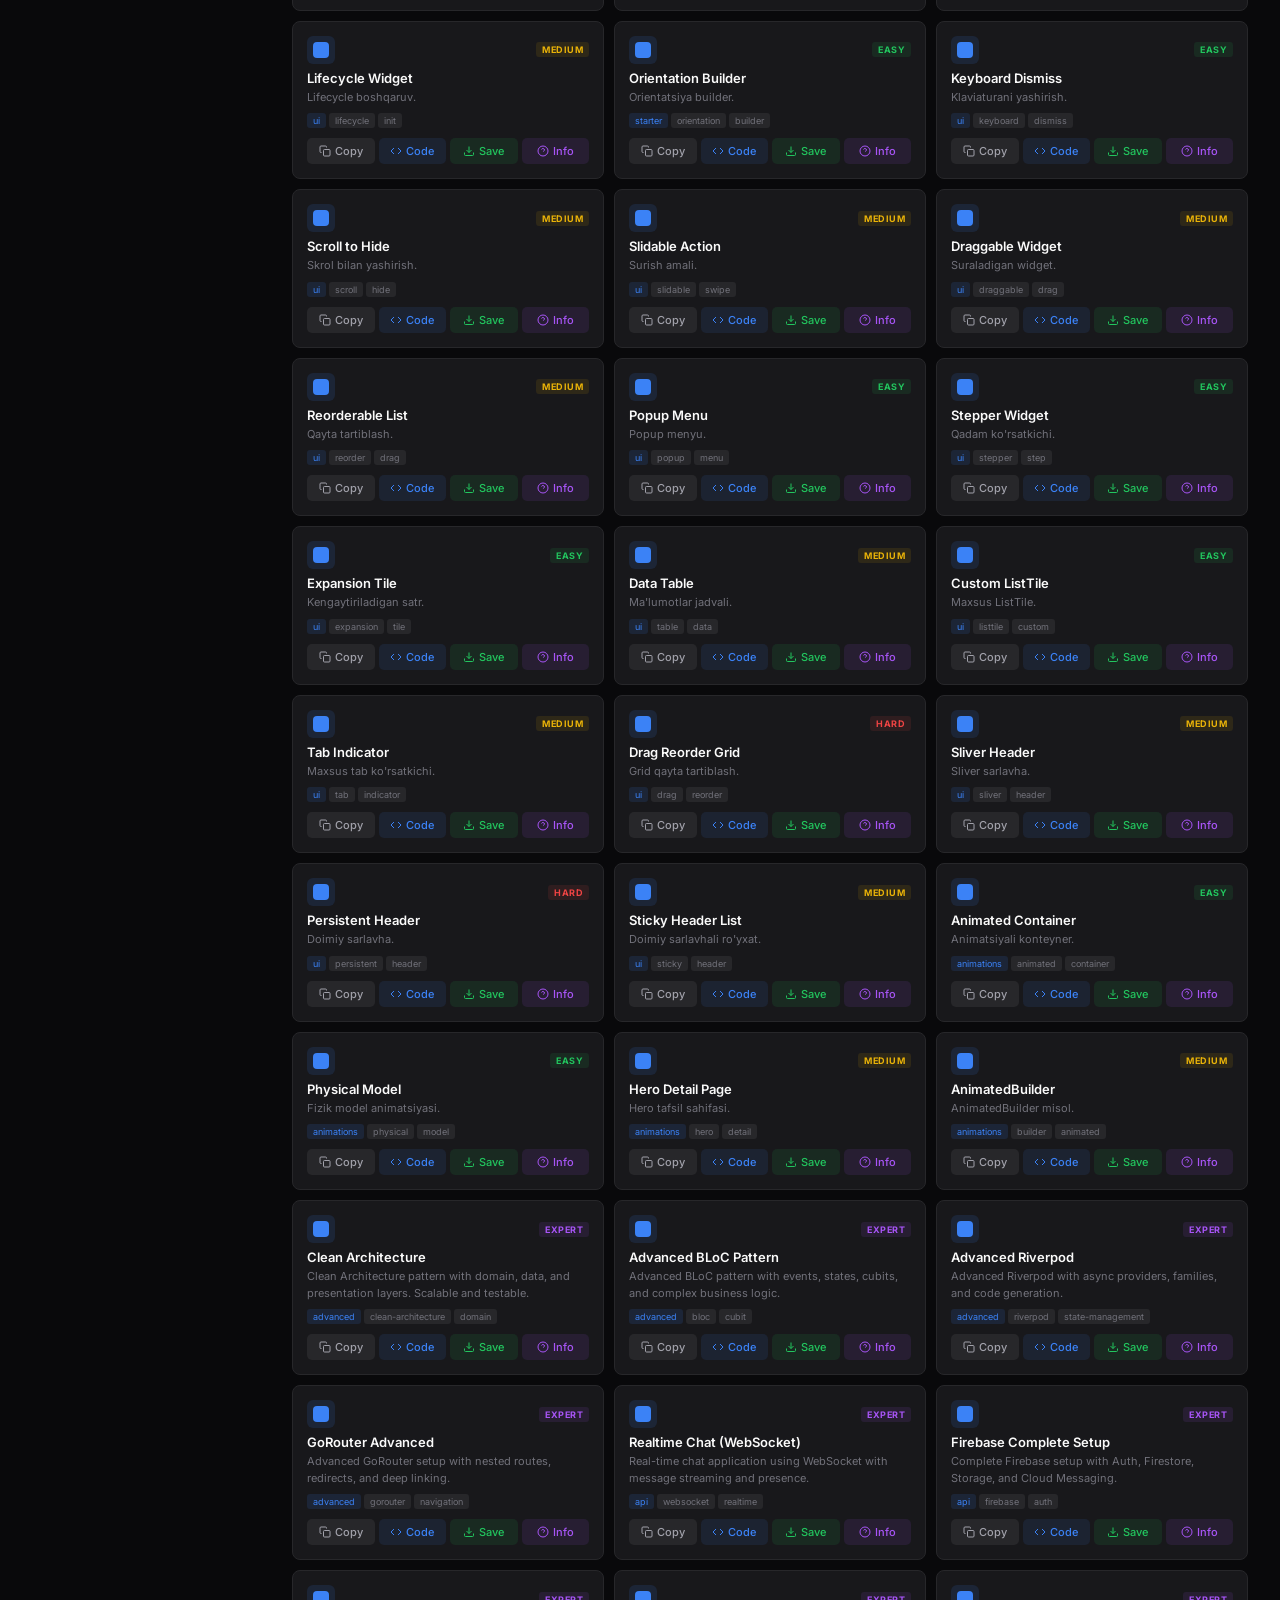
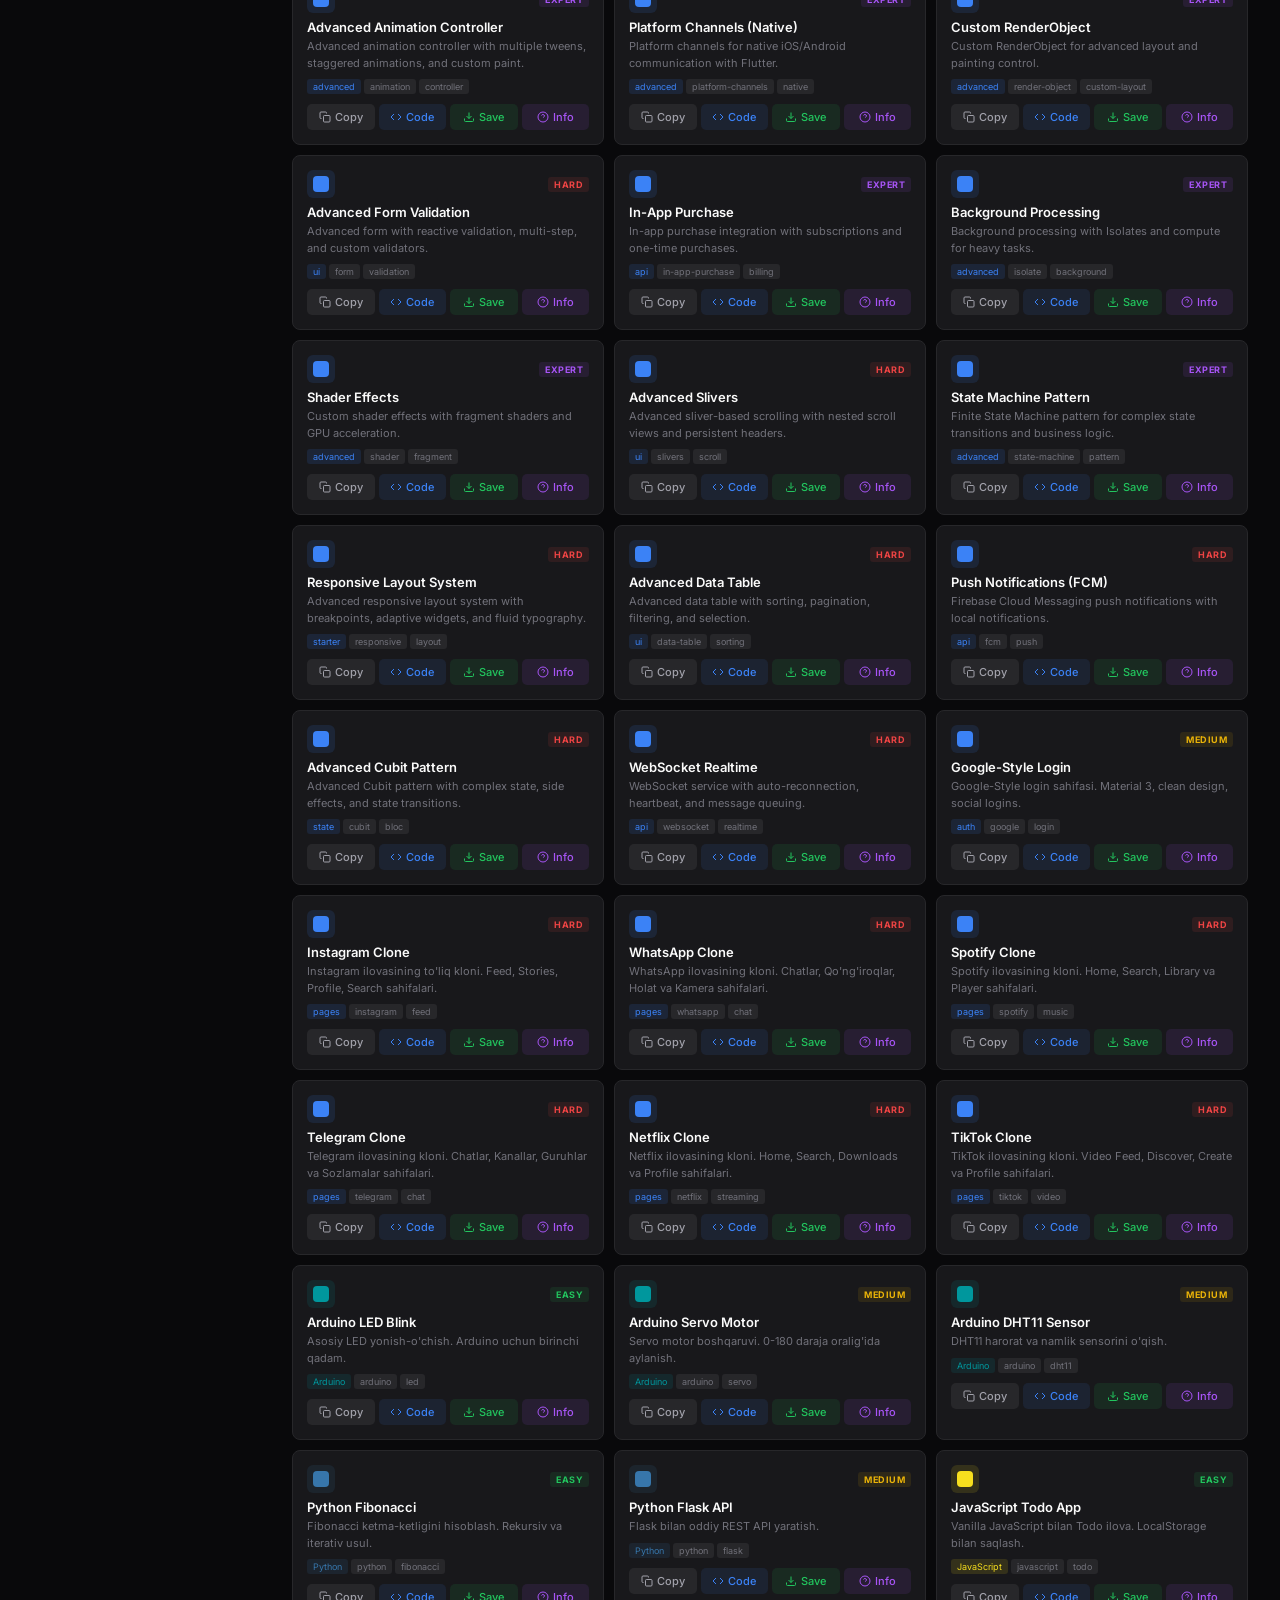
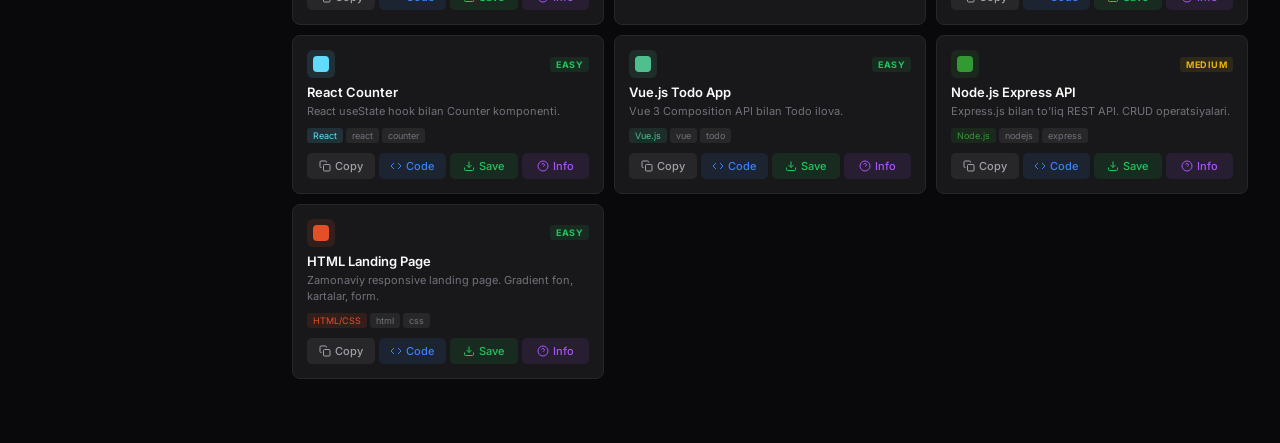
==== commit 2f54c248: "feat: add Arduino/Python live simulators + Node.js/HTML templates + language badges - Added Arduino " ====
--- a/index.html
+++ b/index.html
@@ -83,7 +83,7 @@
       <p>200+ kod shablonlari. Flutter, Arduino, Python, JavaScript va boshqalar. Canly preview, nusxalang, loyihangizni tezda yarating.</p>
       <div class="hero-stats" role="list" aria-label="Statistics">
         <div class="hero-stat" role="listitem"><div class="num" id="totalCount">200</div><div class="lbl">Templates</div></div>
-        <div class="hero-stat" role="listitem"><div class="num">6</div><div class="lbl">Languages</div></div>
+        <div class="hero-stat" role="listitem"><div class="num" id="langCount">8</div><div class="lbl">Languages</div></div>
         <div class="hero-stat" role="listitem"><div class="num">4</div><div class="lbl">Levels</div></div>
       </div>
     </div>
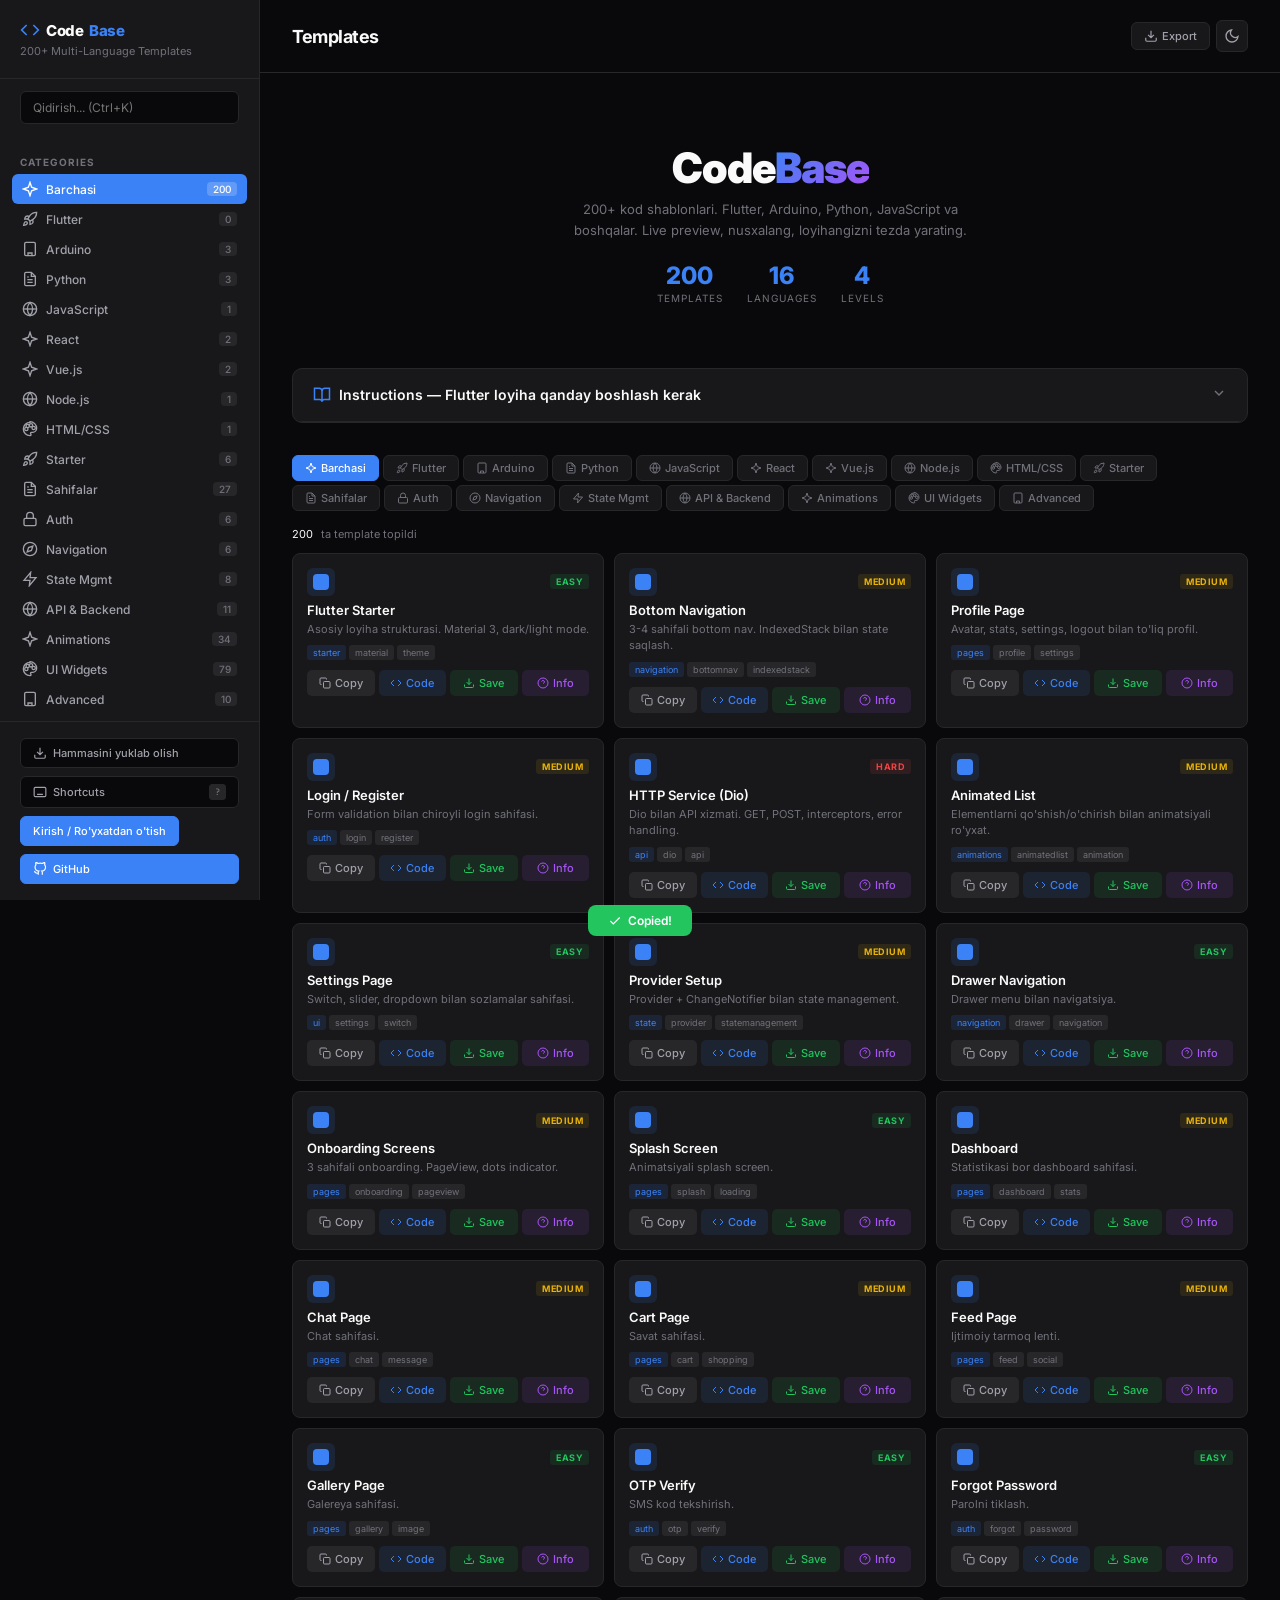
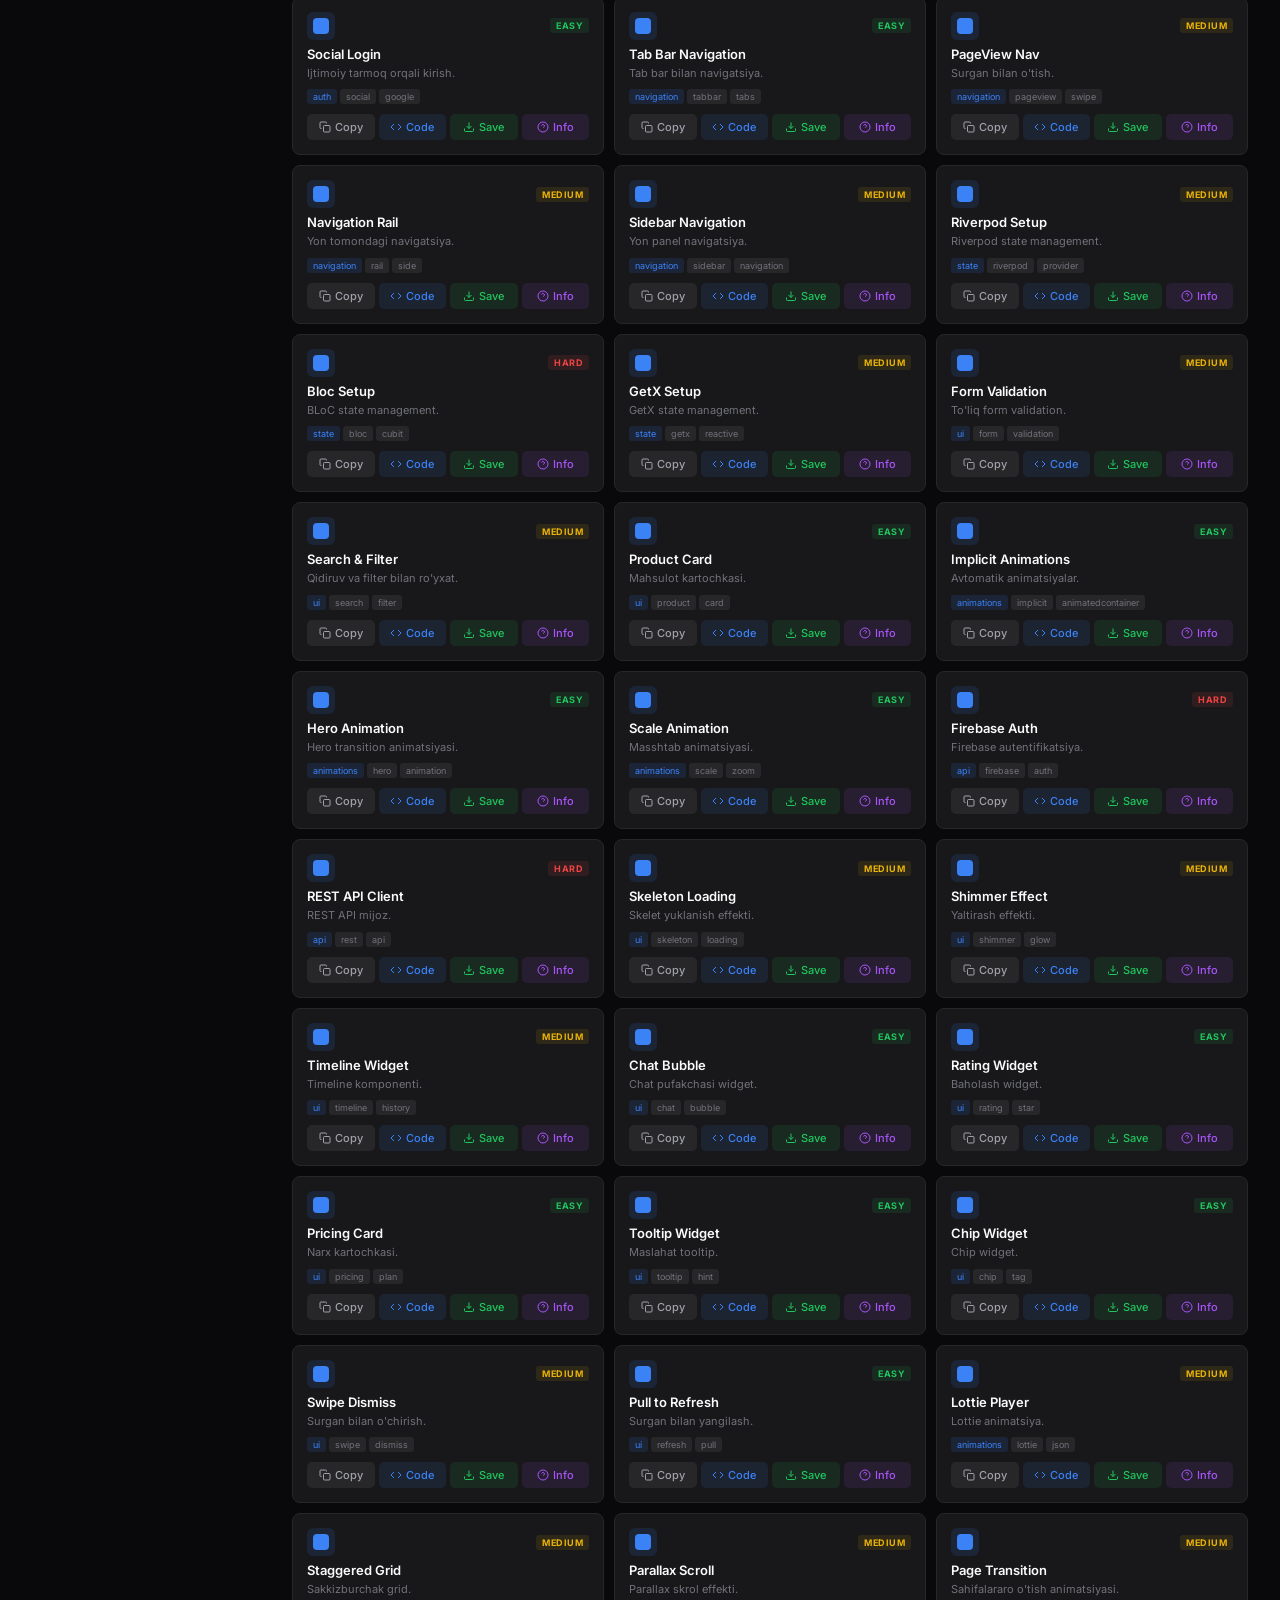
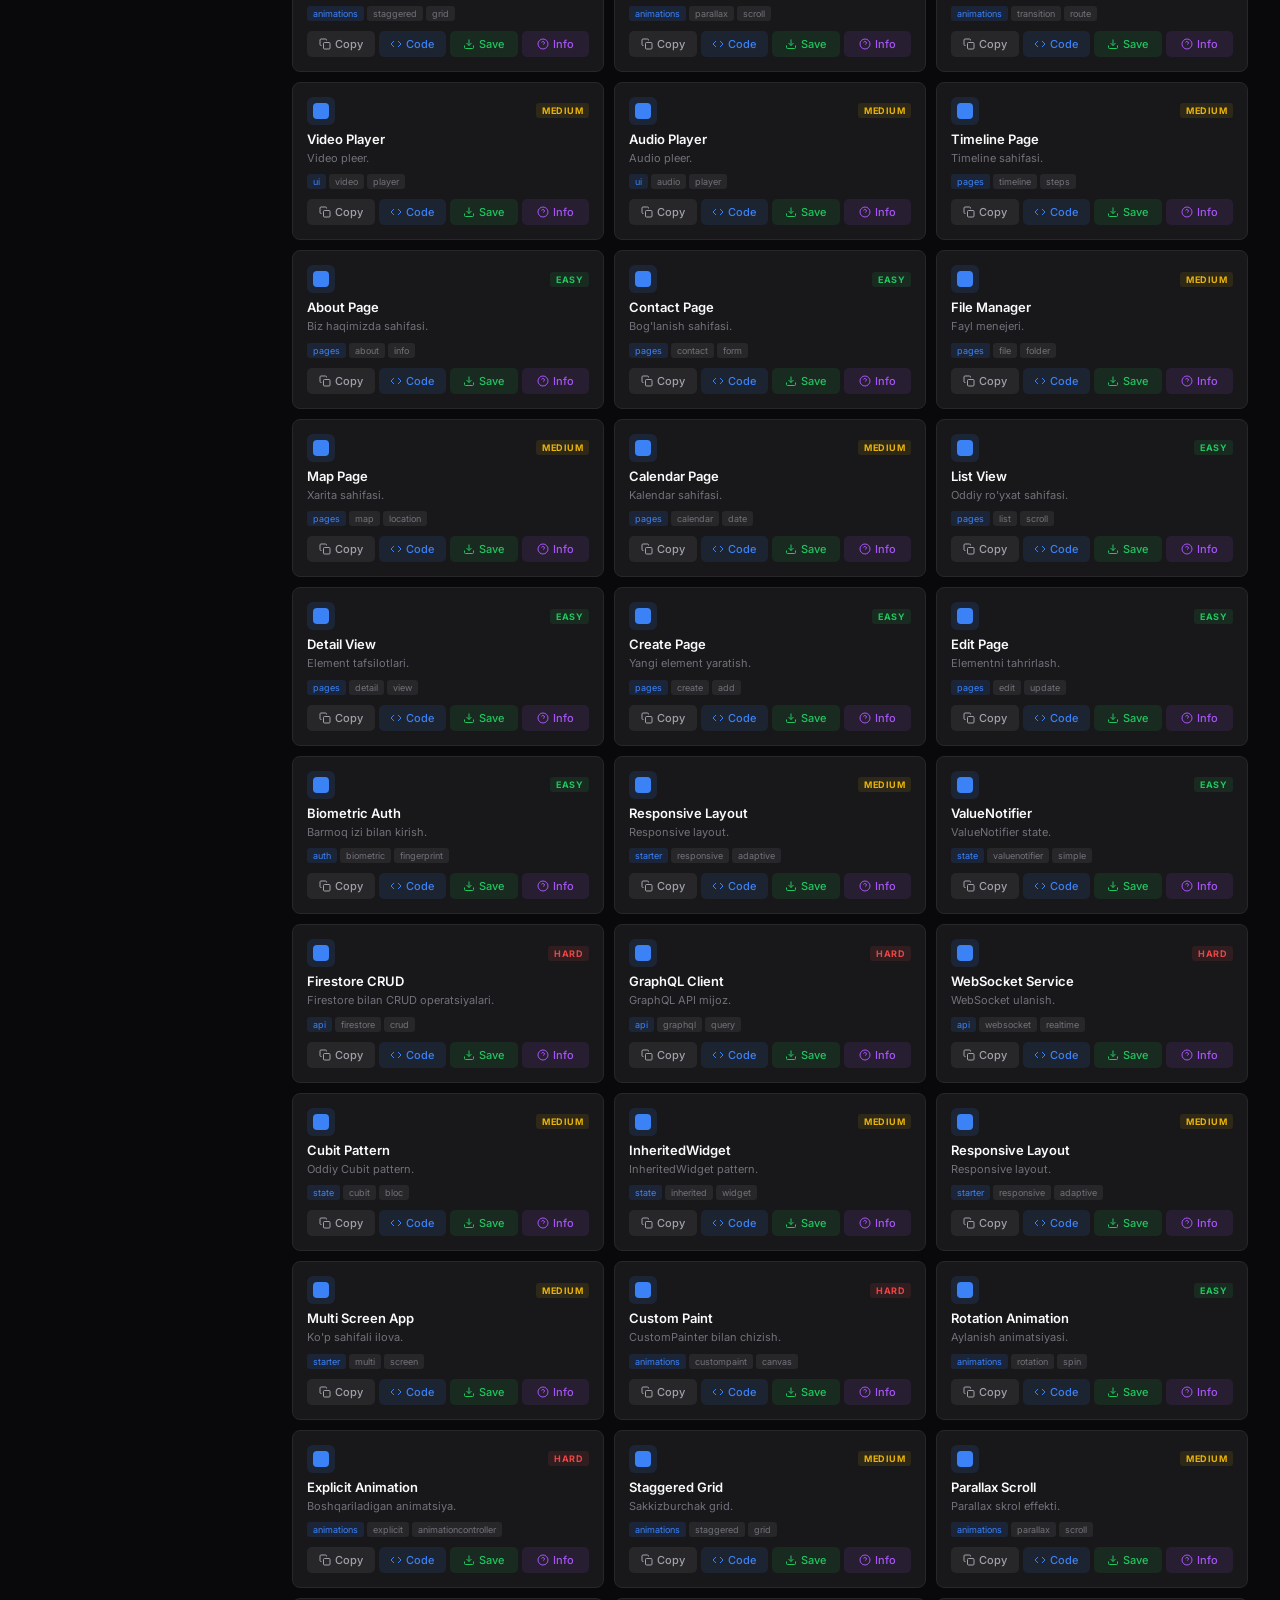
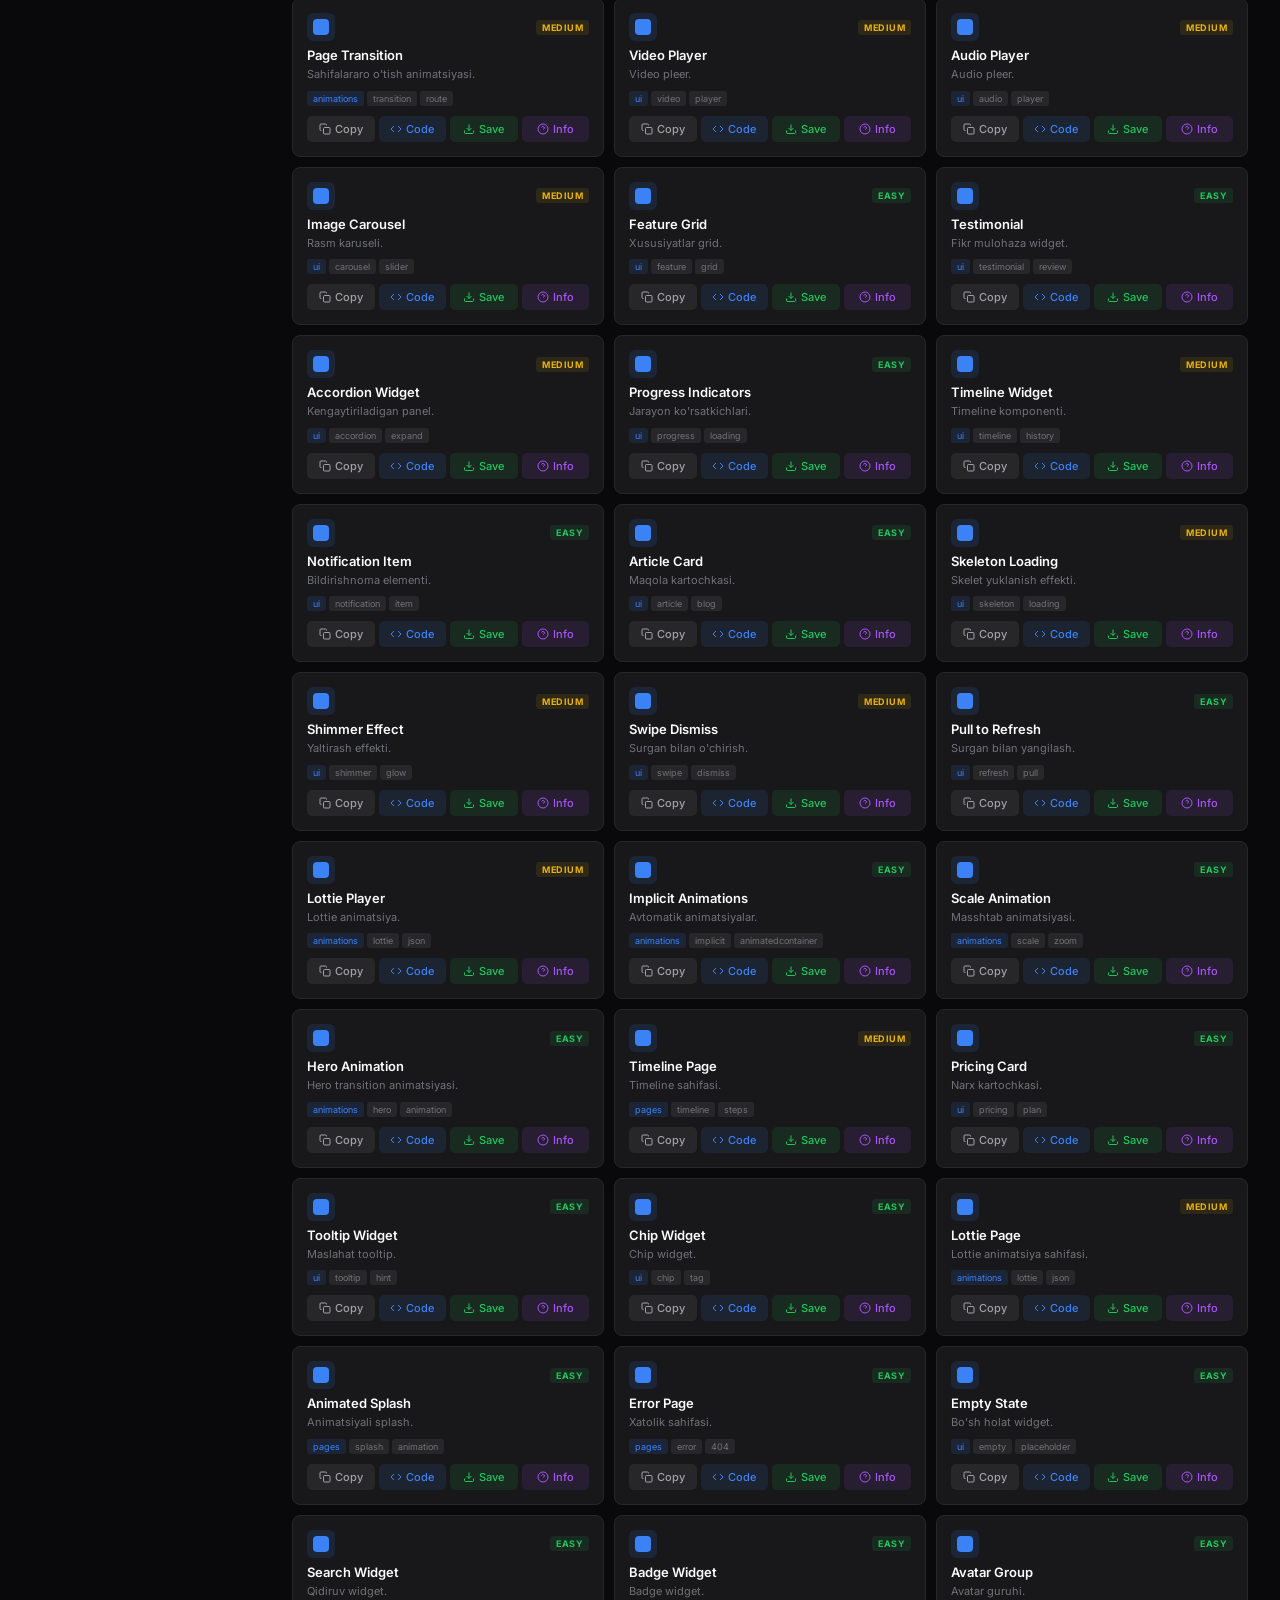
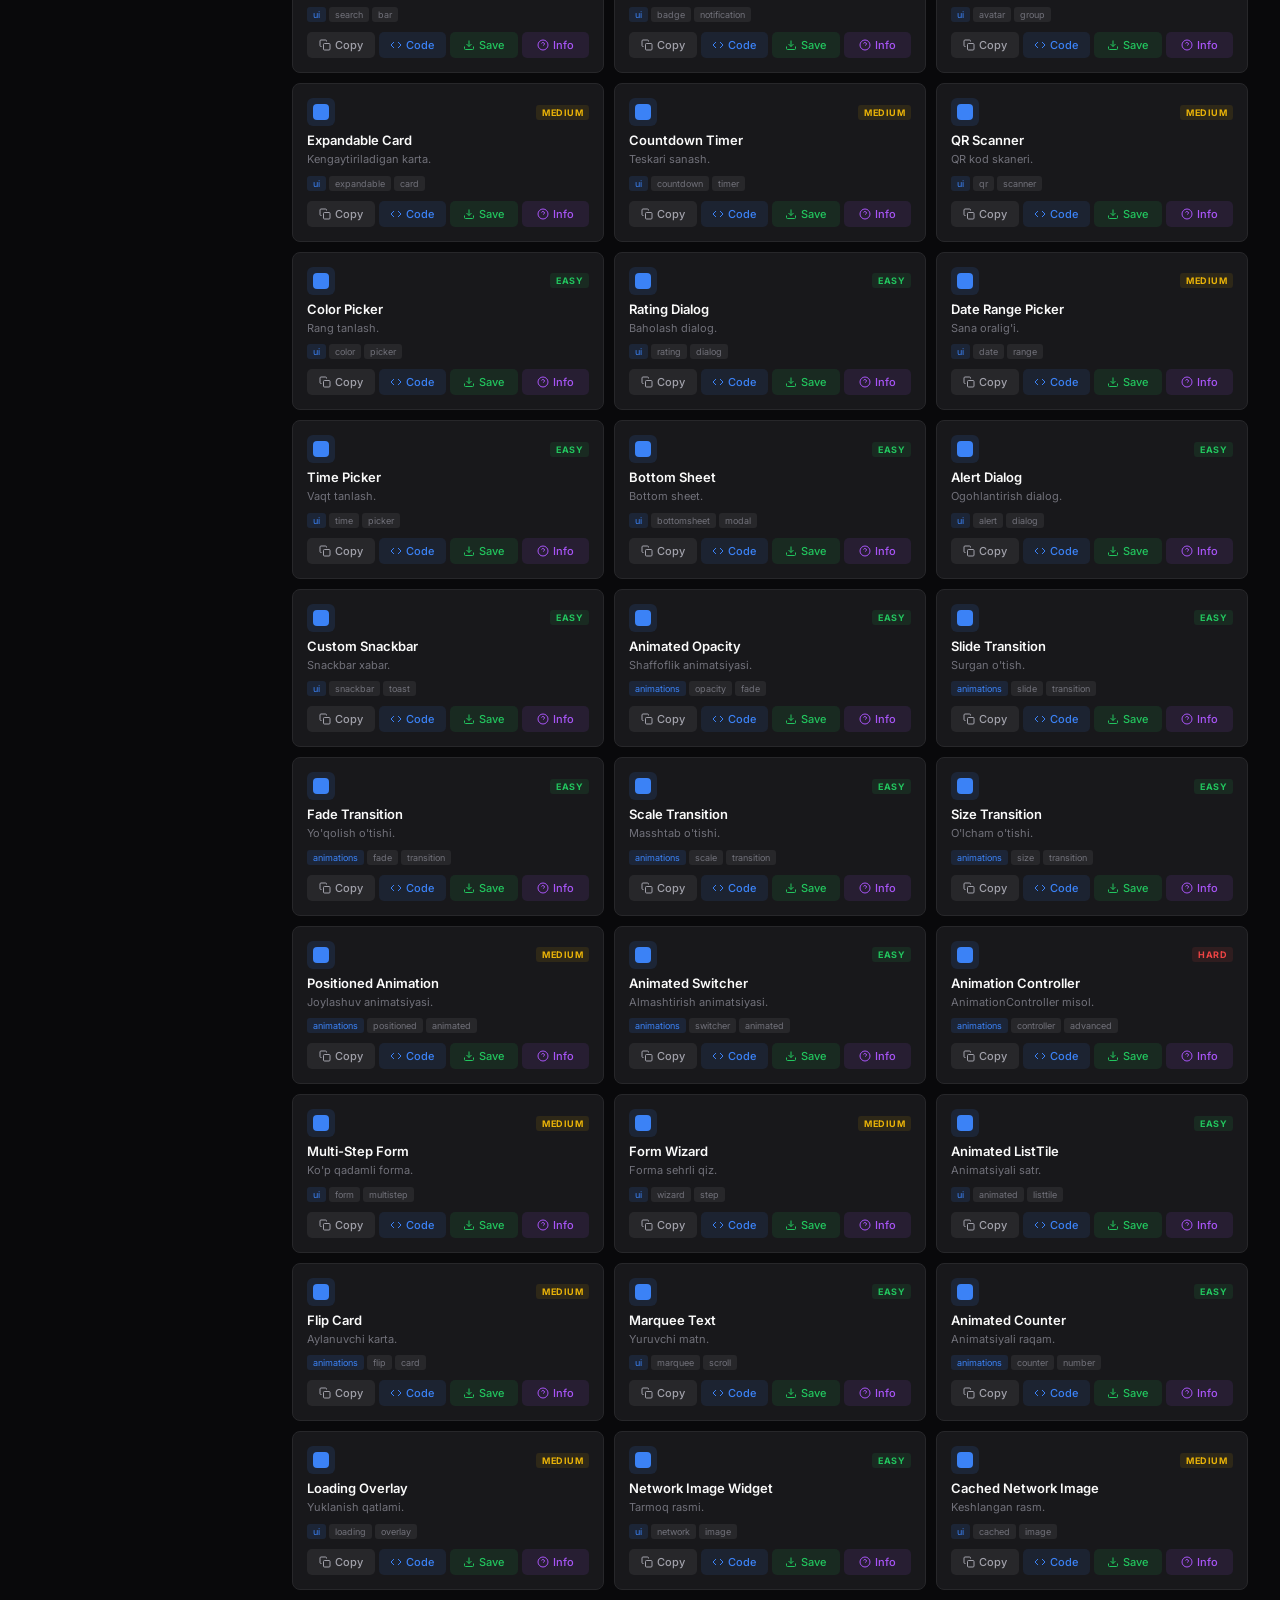
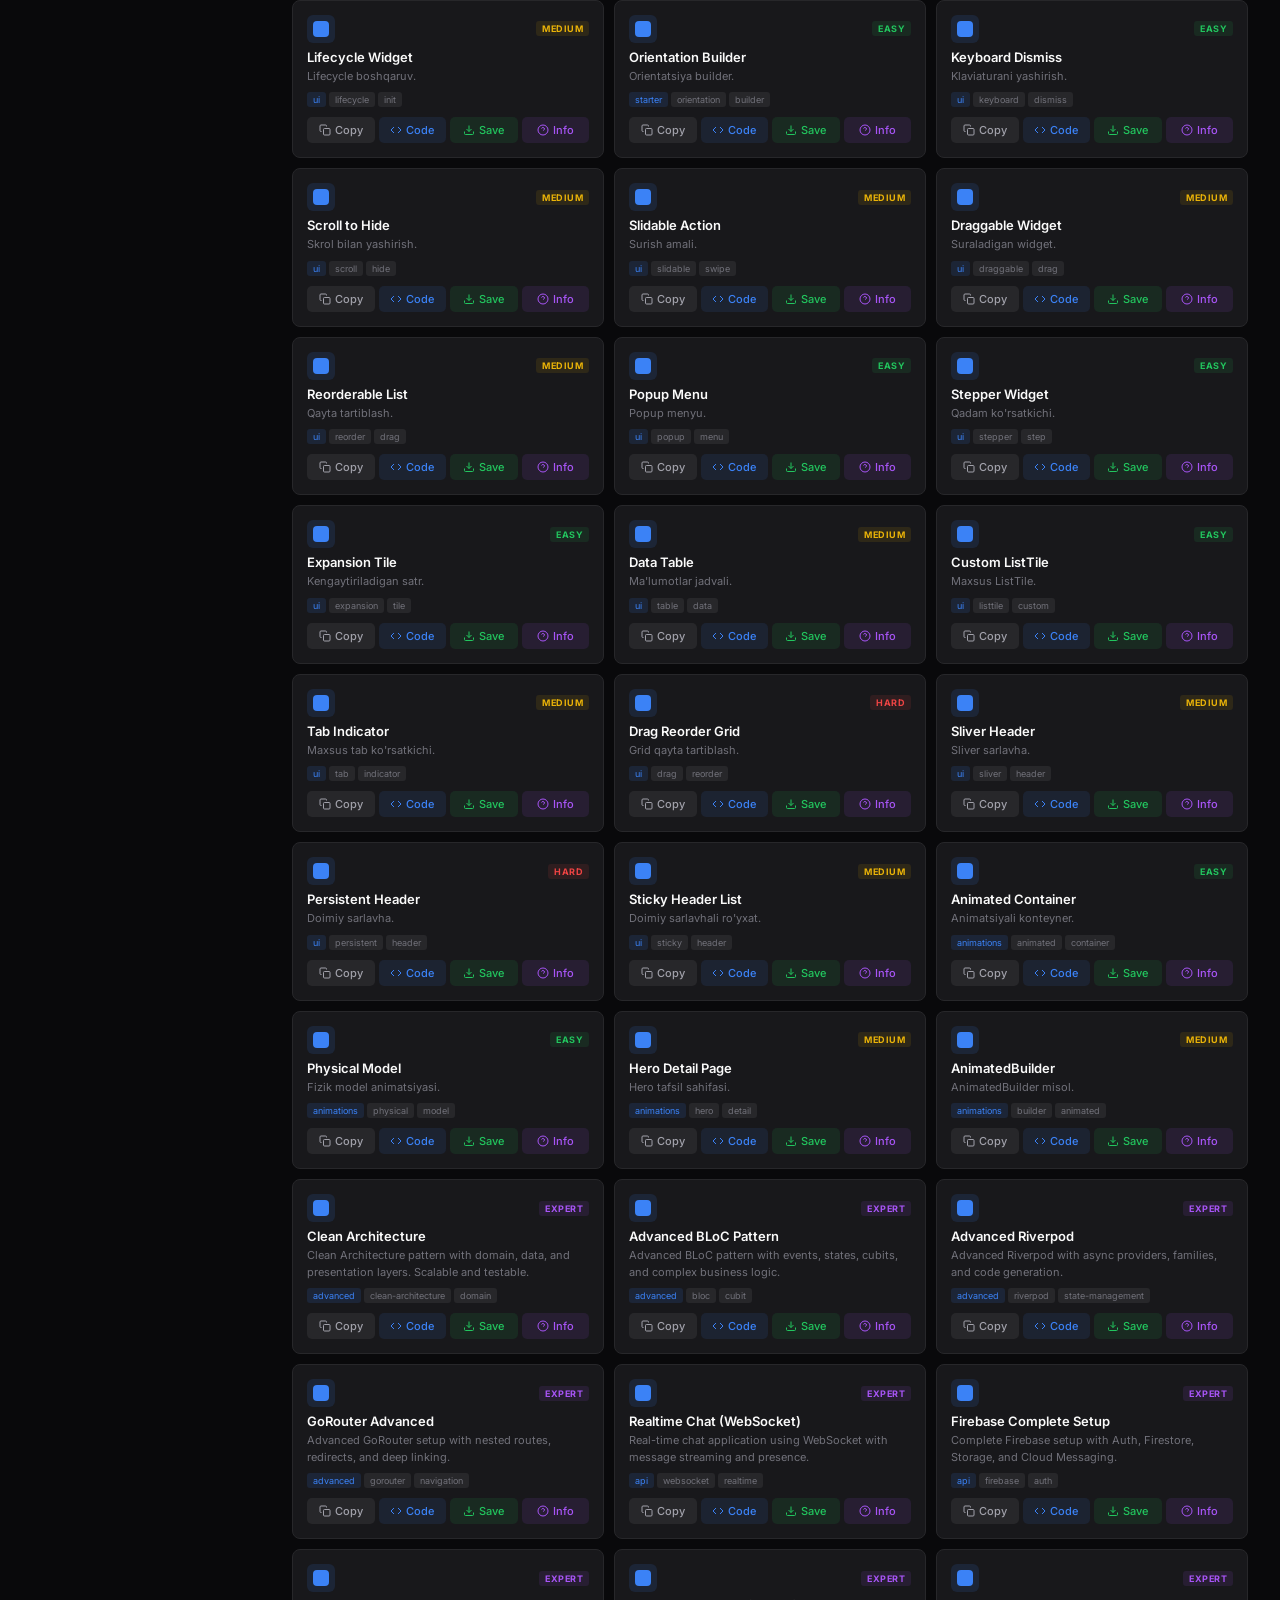
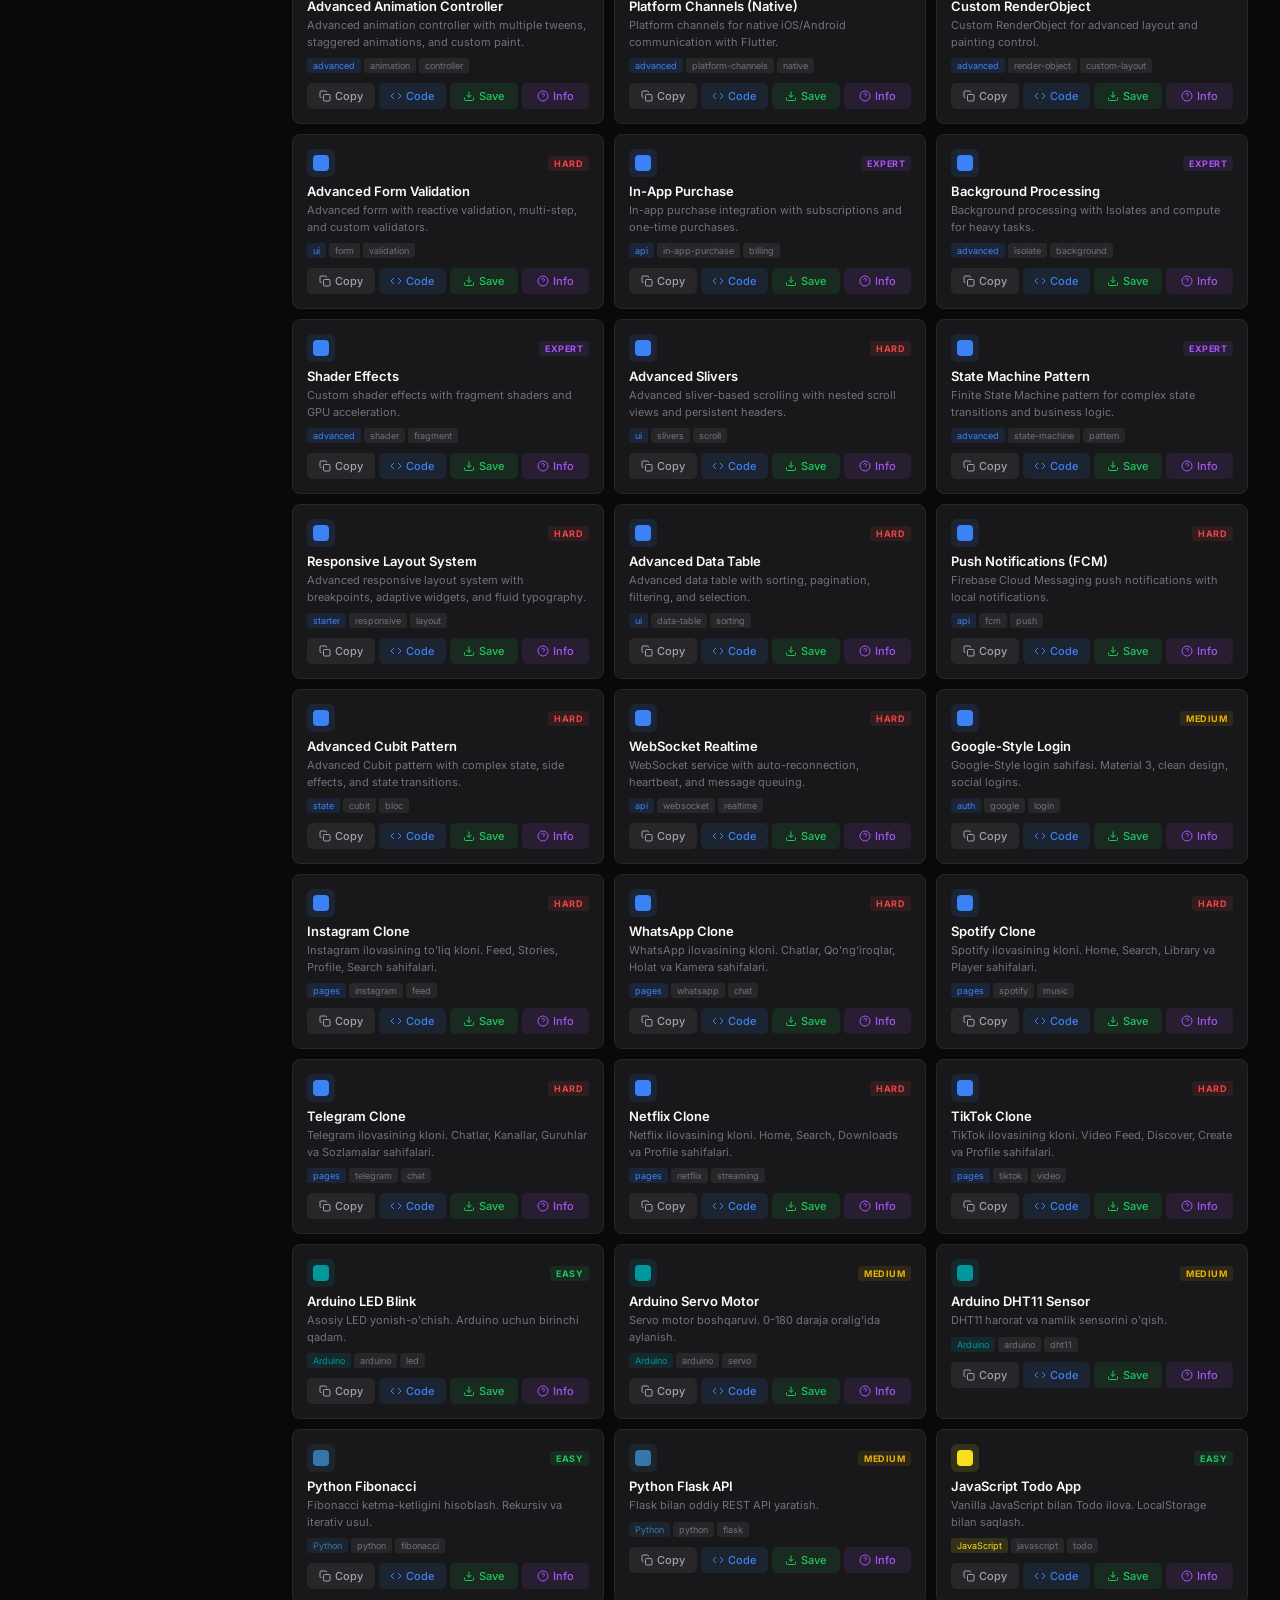
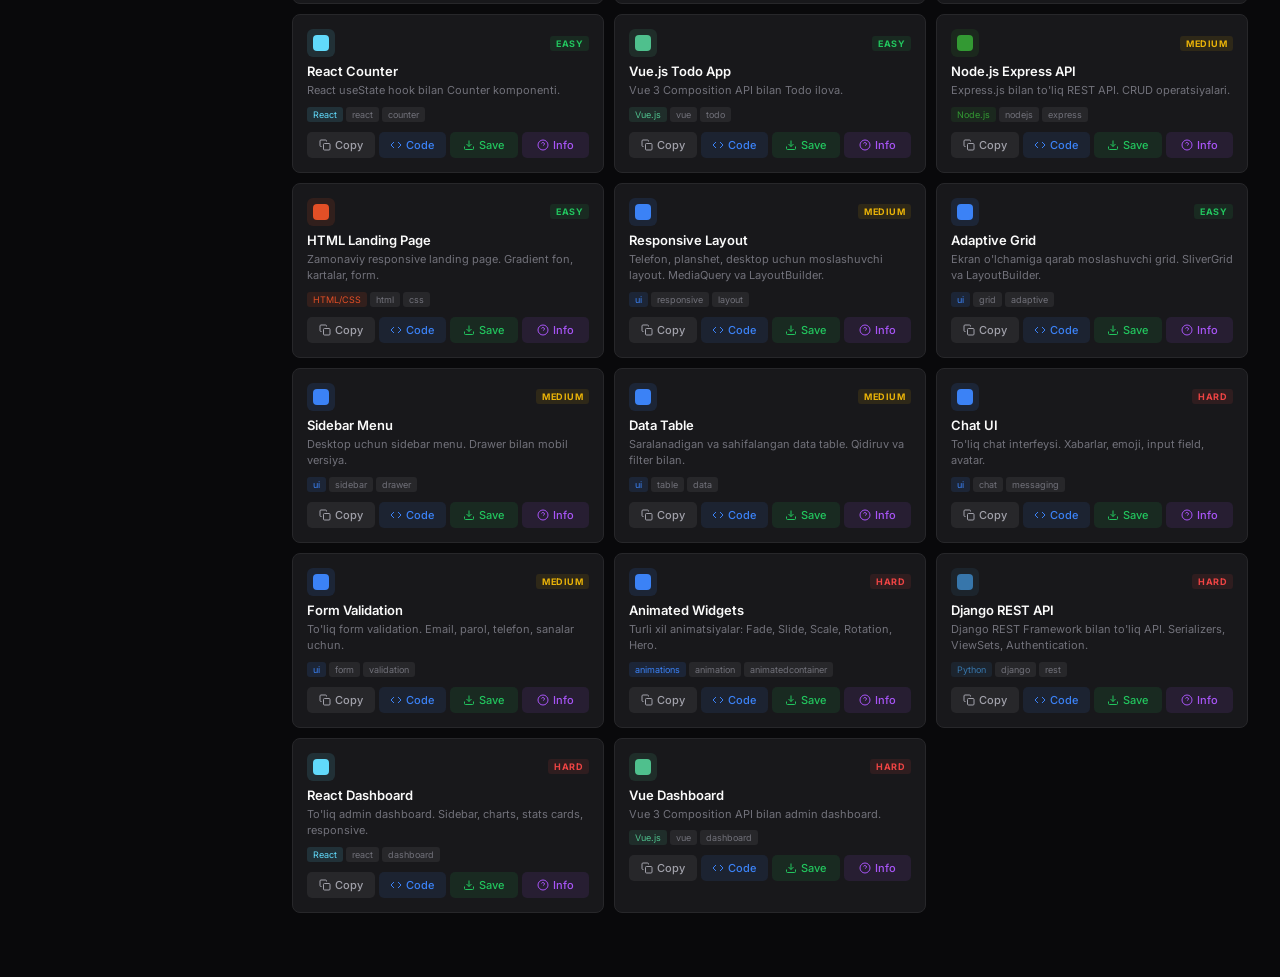
==== commit bc4a0290: "feat: add 10 new Flutter responsive UI templates + more multi-language templates Flutter UI Template" ====
--- a/index.html
+++ b/index.html
@@ -80,7 +80,7 @@
   <div class="m-content">
     <div class="hero-section">
       <h1>Code<span>Base</span></h1>
-      <p>200+ kod shablonlari. Flutter, Arduino, Python, JavaScript va boshqalar. Canly preview, nusxalang, loyihangizni tezda yarating.</p>
+      <p>200+ kod shablonlari. Flutter, Arduino, Python, JavaScript va boshqalar. Live preview, nusxalang, loyihangizni tezda yarating.</p>
       <div class="hero-stats" role="list" aria-label="Statistics">
         <div class="hero-stat" role="listitem"><div class="num" id="totalCount">200</div><div class="lbl">Templates</div></div>
         <div class="hero-stat" role="listitem"><div class="num" id="langCount">8</div><div class="lbl">Languages</div></div>
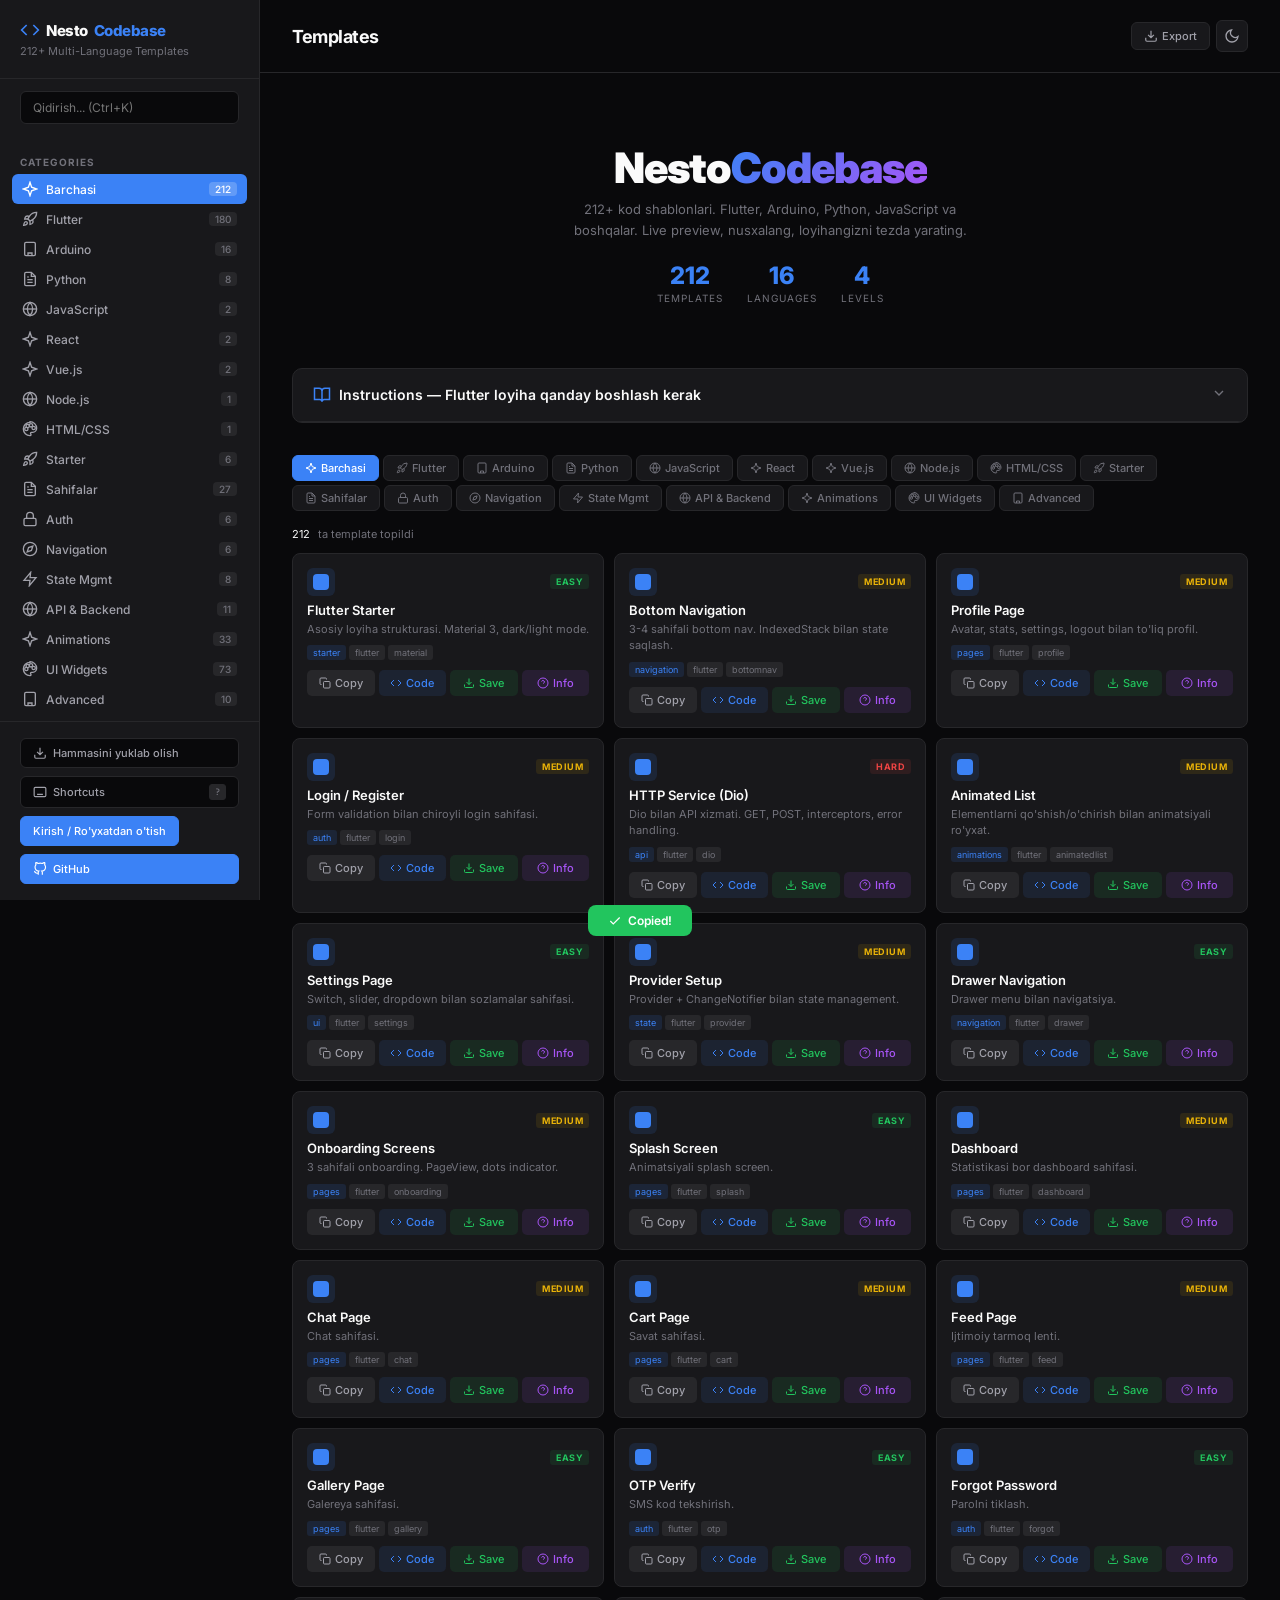
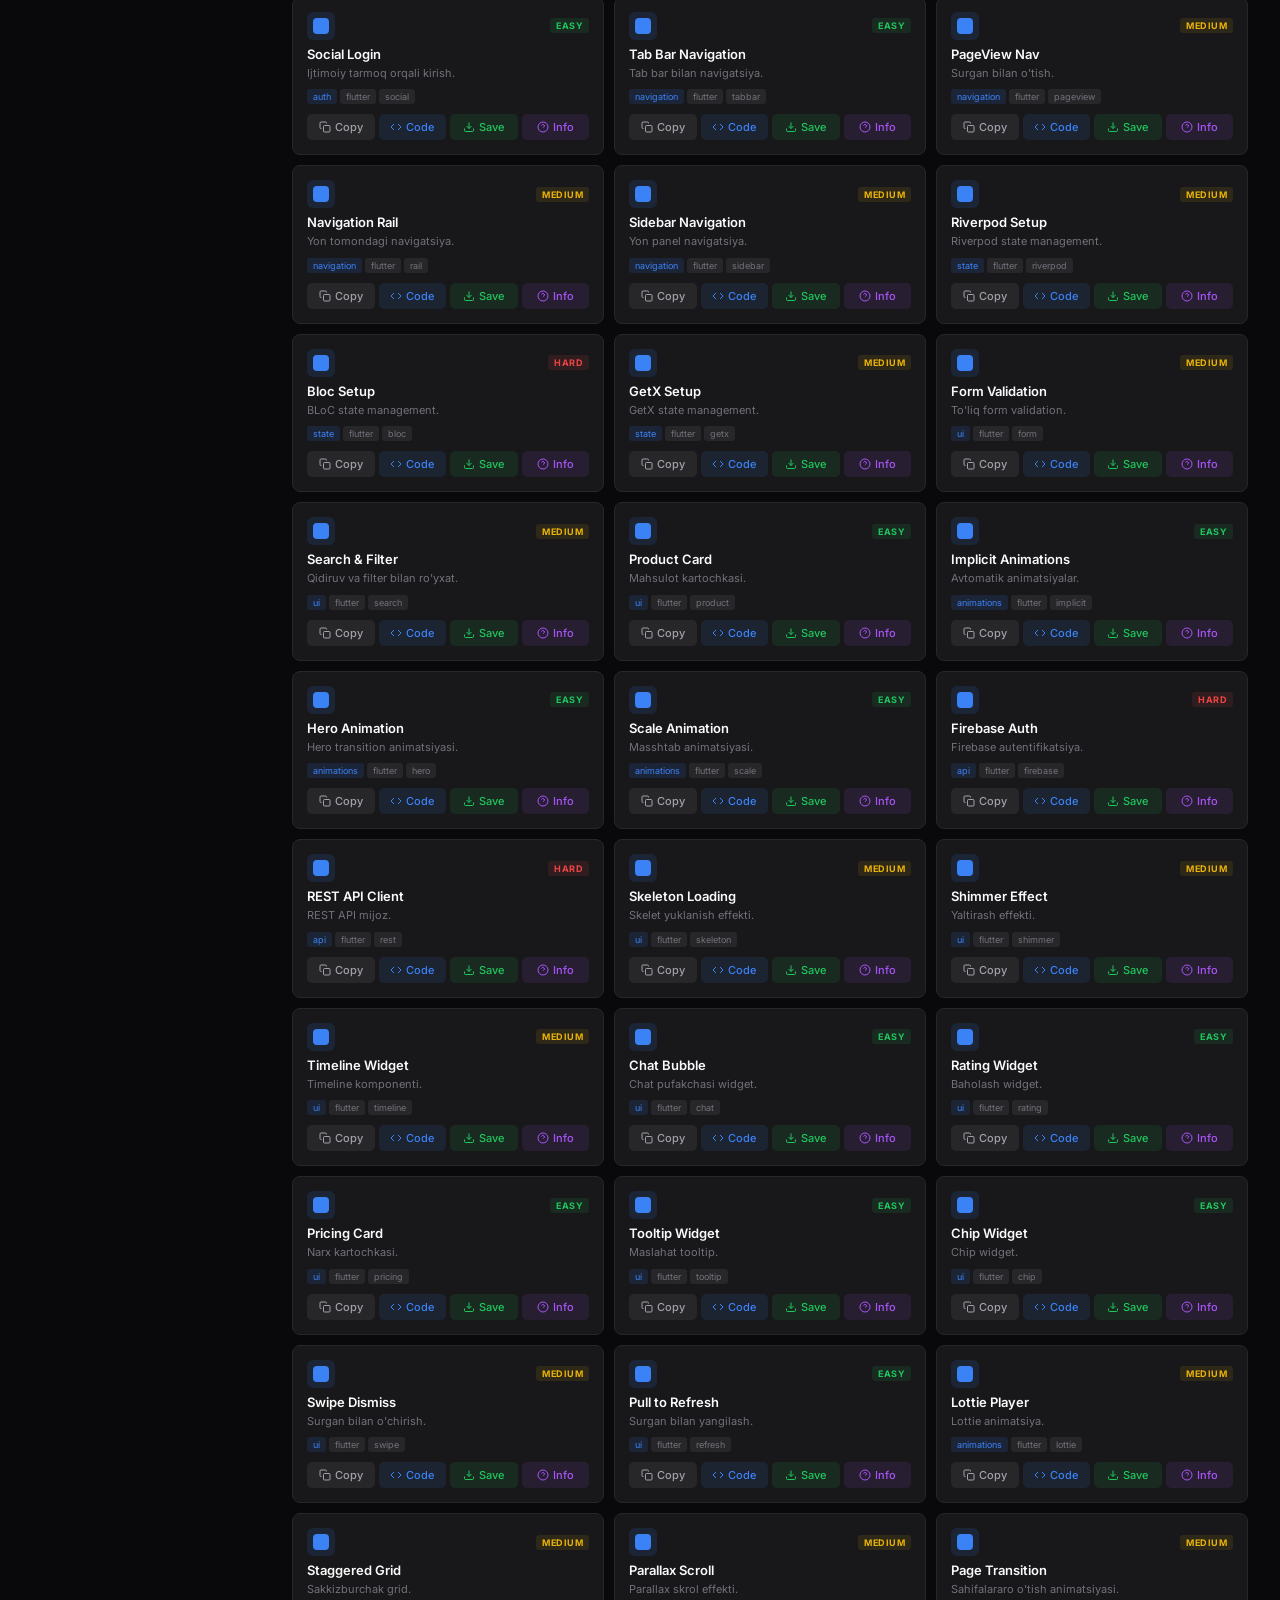
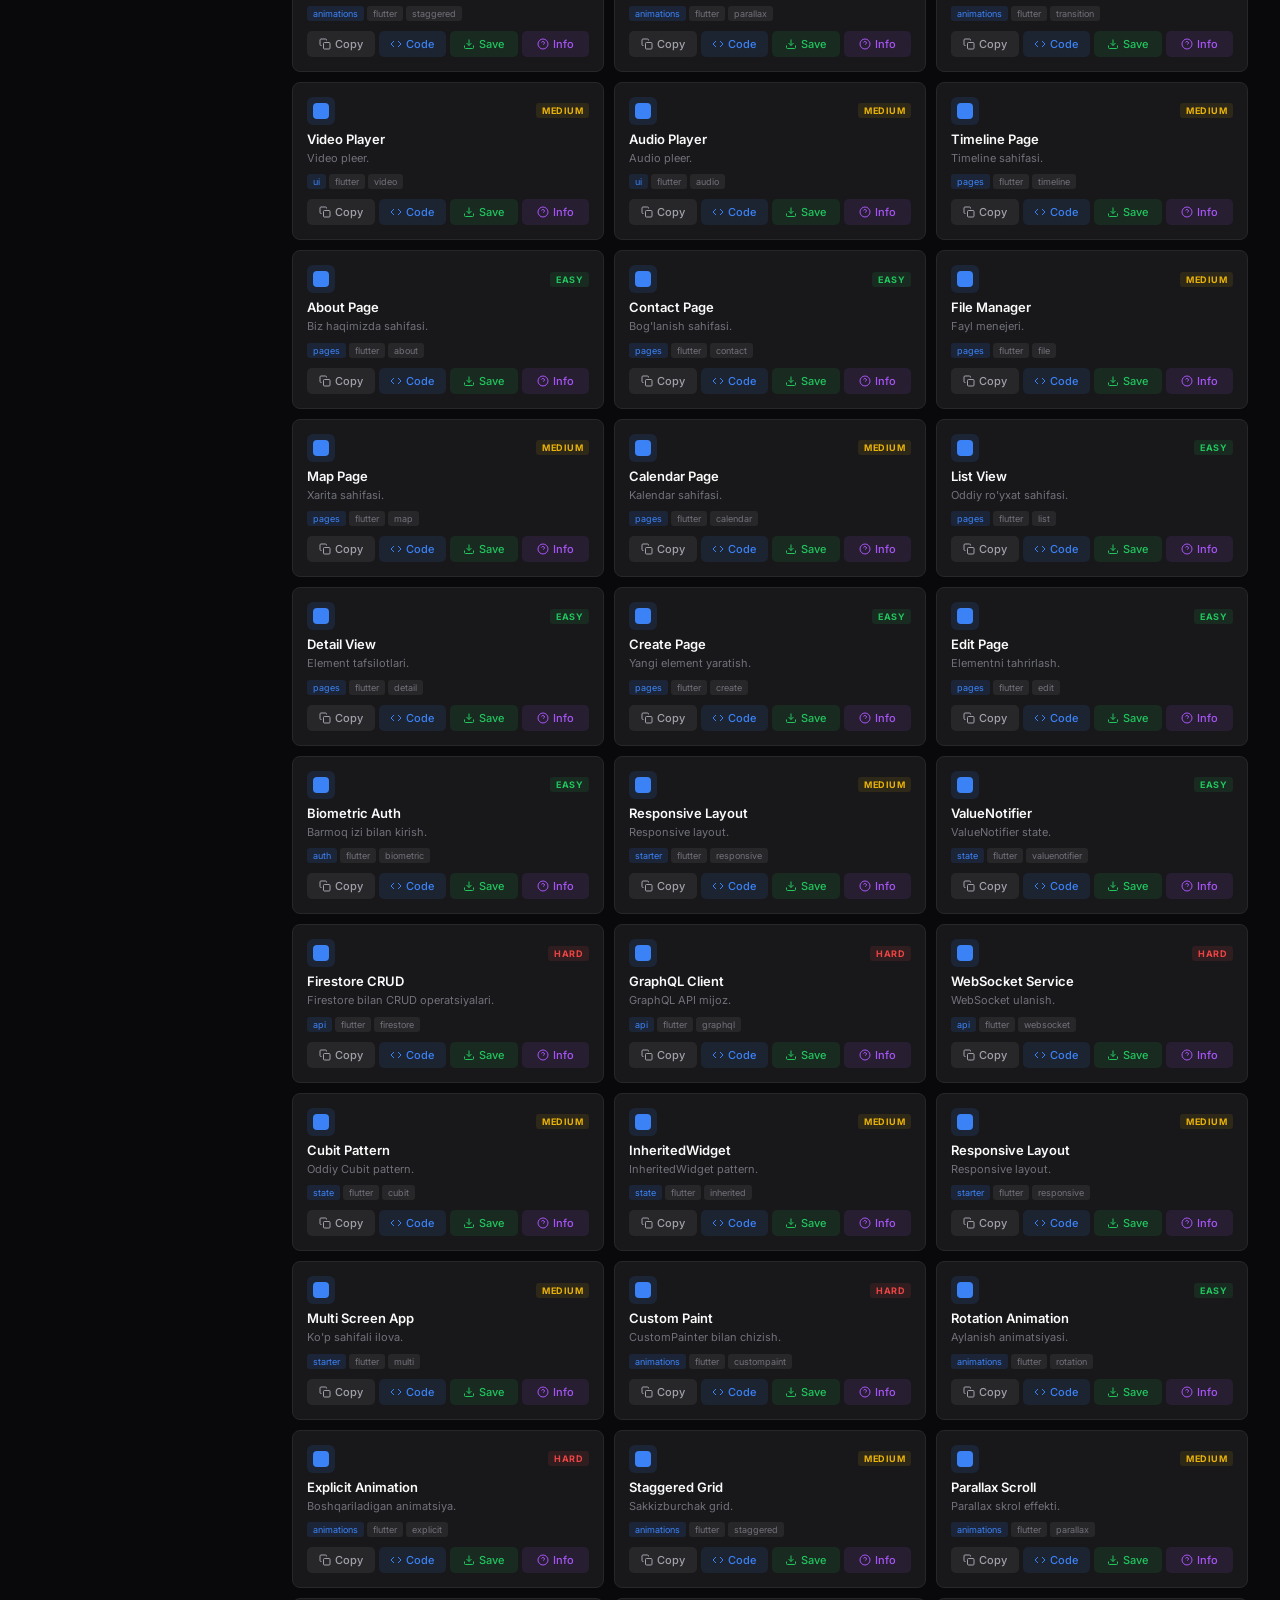
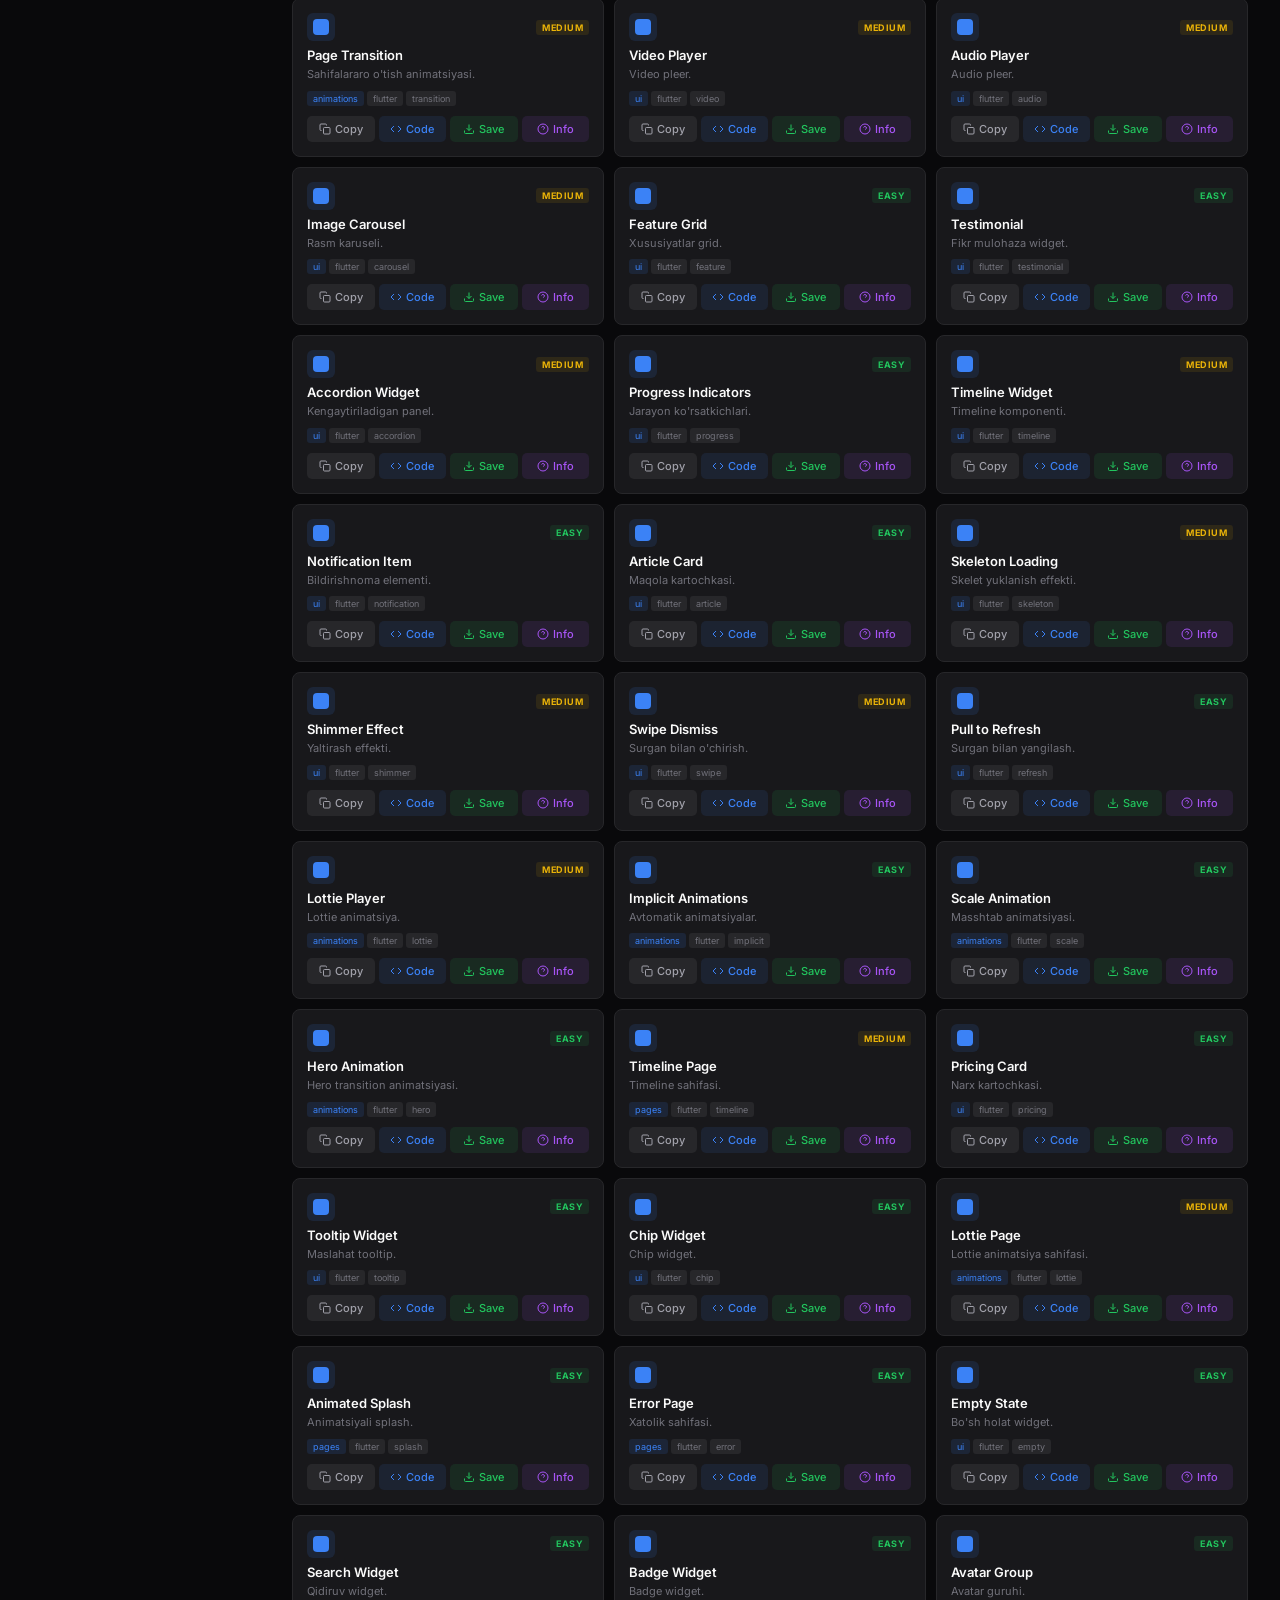
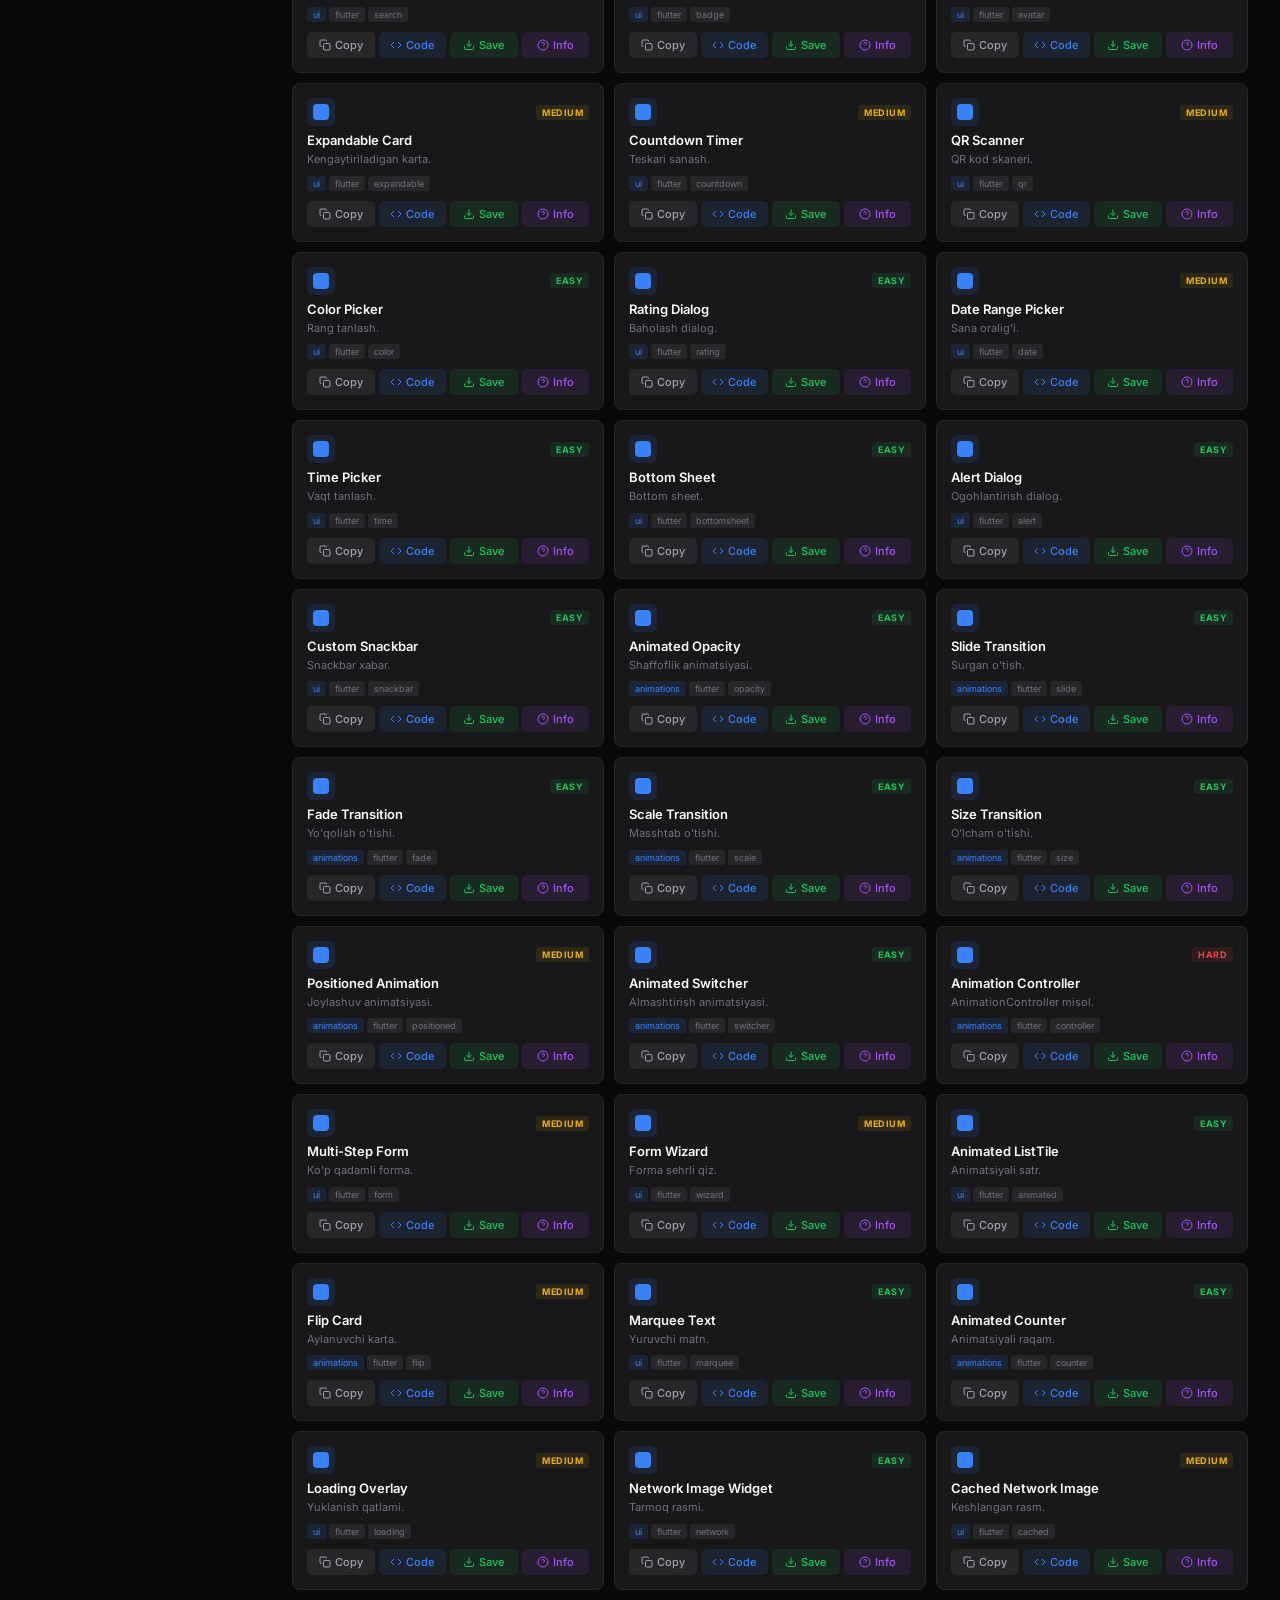
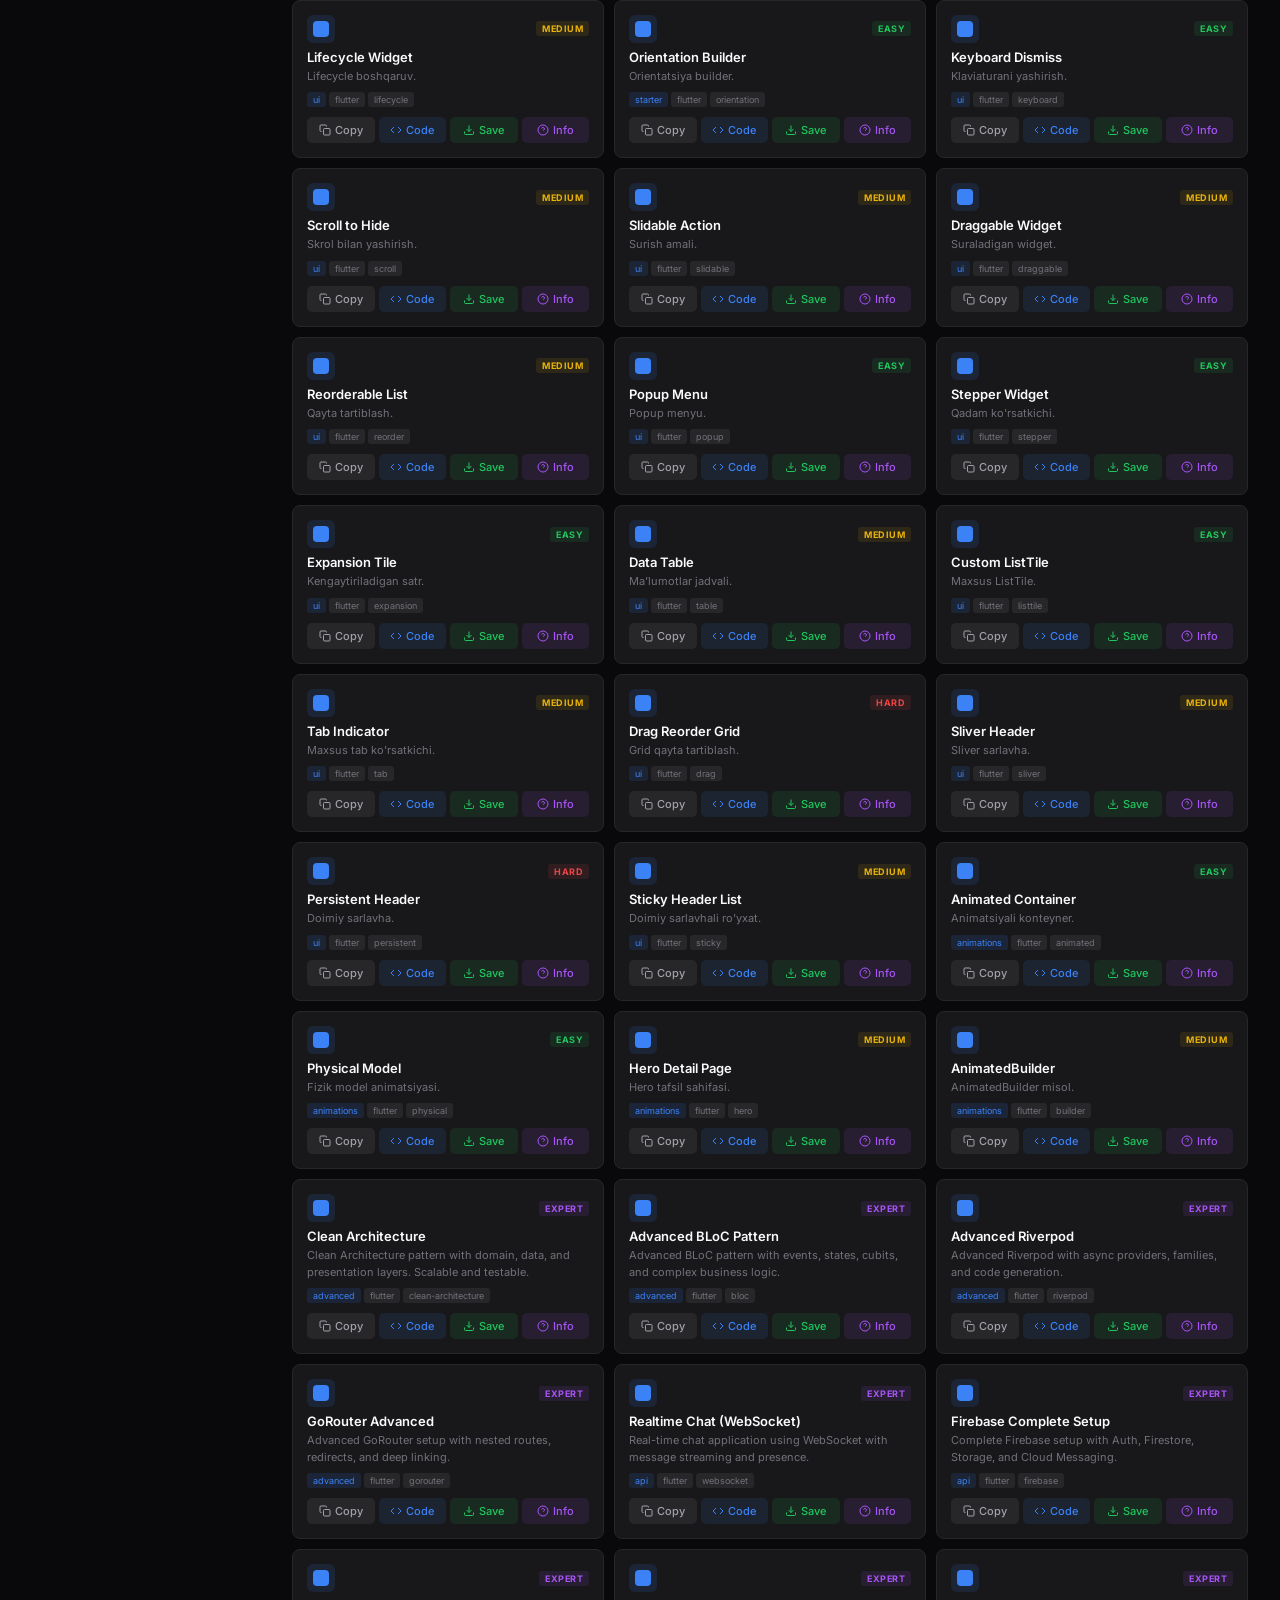
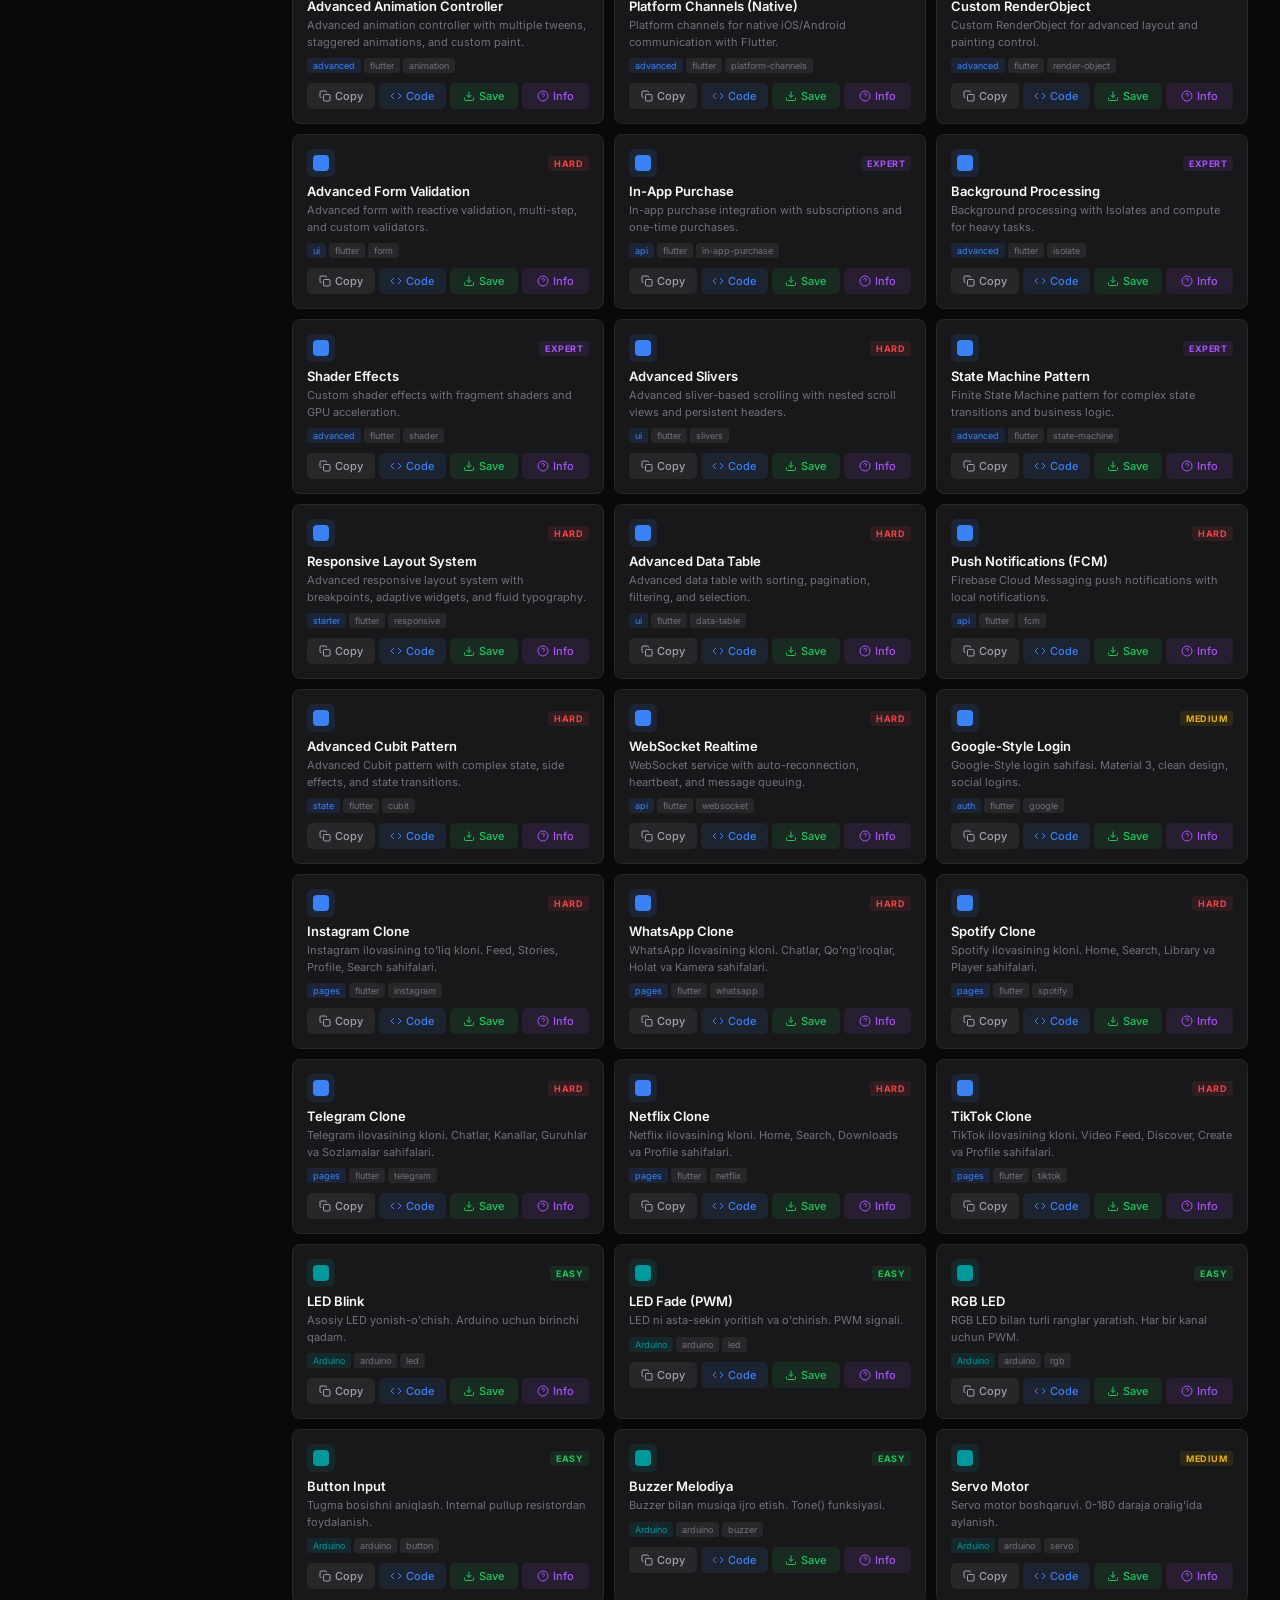
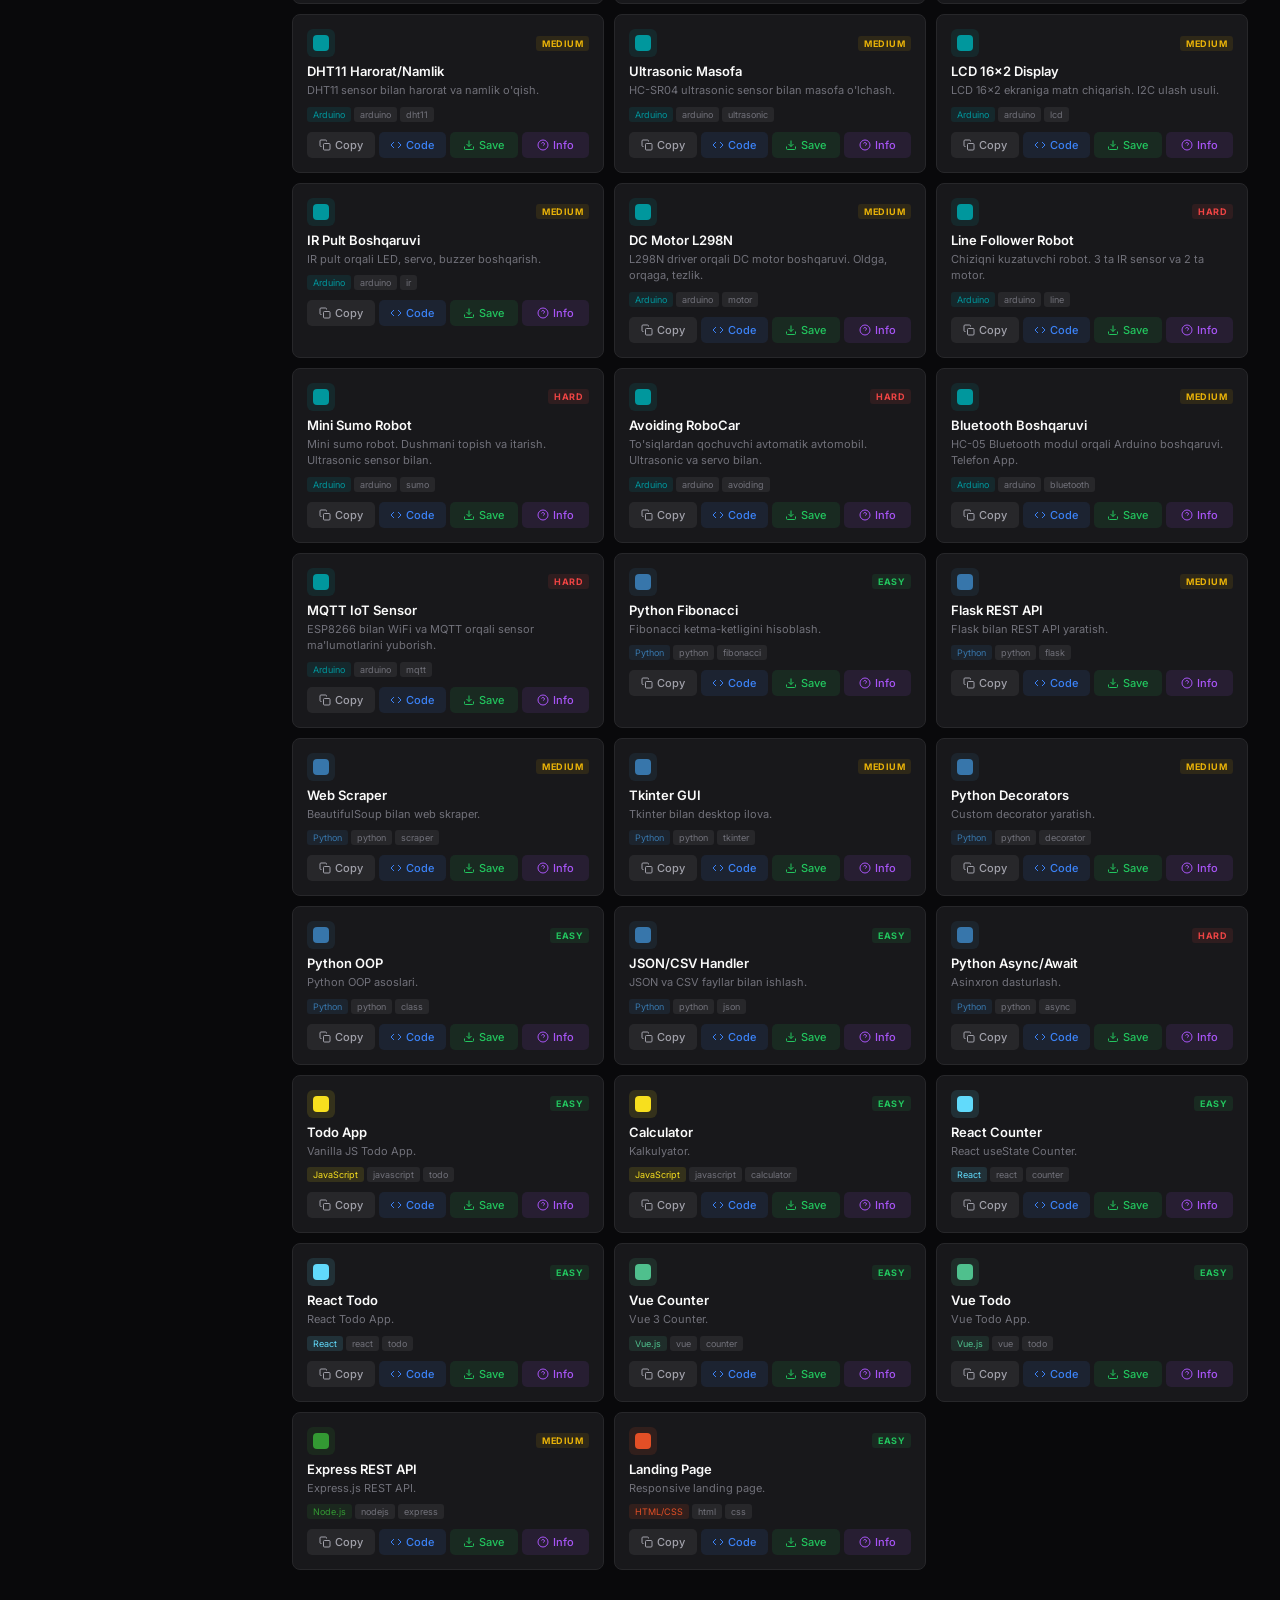
==== commit 0c543364: "feat: rename to NestoCodebase + add 16 new templates (212 total) - Renamed from CodeBase to NestoCod" ====
--- a/index.html
+++ b/index.html
@@ -3,26 +3,26 @@
 <head>
 <meta charset="UTF-8">
 <meta name="viewport" content="width=device-width,initial-scale=1">
-<title>CodeBase — Multi-Language Code Templates & Live Preview</title>
+<title>NestoCodebase — Multi-Language Code Templates & Live Preview</title>
 <meta name="description" content="200+ code templates for Flutter, Arduino, Python, JavaScript, React, and more. Live preview, copy-paste ready code, step-by-step instructions.">
-<meta name="keywords" content="code templates, Flutter, Arduino, Python, JavaScript, React, Vue, Node.js, live preview, code editor, programming, Uzbek">
-<meta name="author" content="Asadbek Abdulboqiyev">
+<meta name="keywords" content="code templates, Flutter, Arduino, Python, JavaScript, React, Vue, Node.js, live preview, NestoCodebase">
+<meta name="author" content="NestoCodebase">
 <meta name="robots" content="index, follow">
 <meta name="theme-color" content="#3b82f6">
 
 <meta property="og:type" content="website">
-<meta property="og:title" content="CodeBase — Multi-Language Code Templates & Live Preview">
-<meta property="og:description" content="200+ code templates for Flutter, Arduino, Python, JavaScript, and more. Live preview, copy-paste ready.">
-<meta property="og:url" content="https://asadbekabdulboqiyev.github.io/codebase/">
-<meta property="og:site_name" content="CodeBase">
+<meta property="og:title" content="NestoCodebase — Multi-Language Code Templates & Live Preview">
+<meta property="og:description" content="200+ code templates for Flutter, Arduino, Python, JavaScript, and more.">
+<meta property="og:url" content="https://asadbekabdulboqiyev.github.io/nesto-codebase/">
+<meta property="og:site_name" content="NestoCodebase">
 <meta property="og:locale" content="uz_UZ">
 
 <meta name="twitter:card" content="summary_large_image">
-<meta name="twitter:title" content="CodeBase — Multi-Language Code Templates & Live Preview">
+<meta name="twitter:title" content="NestoCodebase — Multi-Language Code Templates & Live Preview">
 <meta name="twitter:description" content="200+ code templates for Flutter, Arduino, Python, JavaScript, and more.">
 <meta name="twitter:creator" content="@tmeAsadbek">
 
-<link rel="canonical" href="https://asadbekabdulboqiyev.github.io/codebase/">
+<link rel="canonical" href="https://asadbekabdulboqiyev.github.io/nesto-codebase/">
 <link rel="icon" href="data:image/svg+xml,<svg xmlns='http://www.w3.org/2000/svg' viewBox='0 0 100 100'><text y='.9em' font-size='90'>💻</text></svg>">
 <link rel="preconnect" href="https://fonts.googleapis.com">
 <link rel="preconnect" href="https://fonts.gstatic.com" crossorigin>
@@ -37,9 +37,9 @@
   <div class="s-head">
     <div class="s-logo">
       <svg viewBox="0 0 24 24" fill="none" stroke="currentColor" stroke-width="2" aria-hidden="true"><polyline points="16 18 22 12 16 6"/><polyline points="8 6 2 12 8 18"/></svg>
-      Code<span style="color:var(--accent)">Base</span>
-    </div>
-    <div class="s-sub">200+ Multi-Language Templates</div>
+      Nesto<span style="color:var(--accent)">Codebase</span>
+    </div>
+    <div class="s-sub">212+ Multi-Language Templates</div>
   </div>
   <div class="s-search">
     <label for="search" class="sr-only">Templates qidirish</label>
@@ -56,7 +56,7 @@
       Shortcuts <span class="kbd">?</span>
     </button>
     <div id="userSection"></div>
-    <button class="s-btn primary" onclick="window.open('https://github.com/asadbekabdulboqiyev/codebase','_blank')" aria-label="GitHub repository">
+    <button class="s-btn primary" onclick="window.open('https://github.com/asadbekabdulboqiyev/nesto-codebase','_blank')" aria-label="GitHub repository">
       <svg viewBox="0 0 24 24" fill="none" stroke="currentColor" stroke-width="2" aria-hidden="true"><path d="M9 19c-5 1.5-5-2.5-7-3m14 6v-3.87a3.37 3.37 0 00-.94-2.61c3.14-.35 6.44-1.54 6.44-7A5.44 5.44 0 0020 4.77 5.07 5.07 0 0019.91 1S18.73.65 16 2.48a13.38 13.38 0 00-7 0C6.27.65 5.09 1 5.09 1A5.07 5.07 0 005 4.77a5.44 5.44 0 00-1.5 3.78c0 5.42 3.3 6.61 6.44 7A3.37 3.37 0 009 18.13V22"/></svg>
       GitHub
     </button>
@@ -79,10 +79,10 @@
 
   <div class="m-content">
     <div class="hero-section">
-      <h1>Code<span>Base</span></h1>
-      <p>200+ kod shablonlari. Flutter, Arduino, Python, JavaScript va boshqalar. Live preview, nusxalang, loyihangizni tezda yarating.</p>
+      <h1>Nesto<span>Codebase</span></h1>
+      <p>212+ kod shablonlari. Flutter, Arduino, Python, JavaScript va boshqalar. Live preview, nusxalang, loyihangizni tezda yarating.</p>
       <div class="hero-stats" role="list" aria-label="Statistics">
-        <div class="hero-stat" role="listitem"><div class="num" id="totalCount">200</div><div class="lbl">Templates</div></div>
+        <div class="hero-stat" role="listitem"><div class="num" id="totalCount">212</div><div class="lbl">Templates</div></div>
         <div class="hero-stat" role="listitem"><div class="num" id="langCount">8</div><div class="lbl">Languages</div></div>
         <div class="hero-stat" role="listitem"><div class="num">4</div><div class="lbl">Levels</div></div>
       </div>
